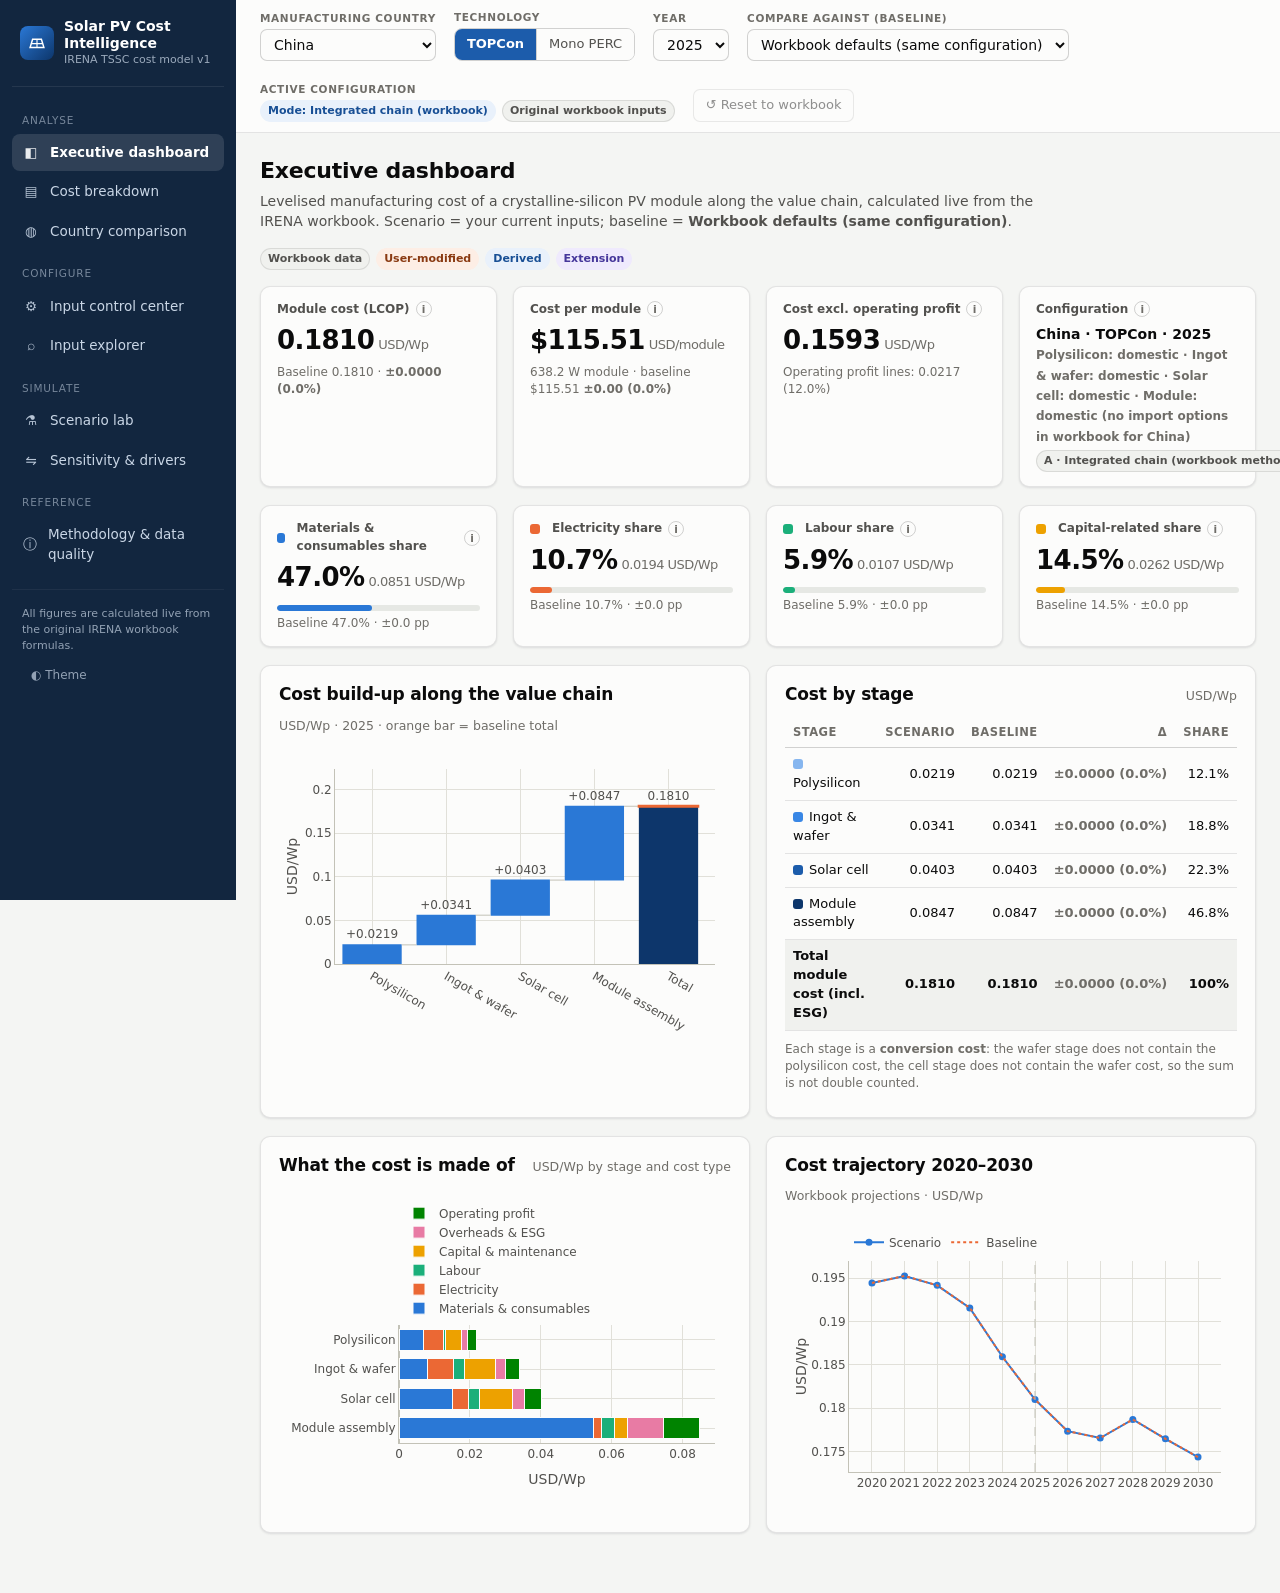
==== Uygulamayi_Ac.html @ 9cbb44c2 "Add interactive Solar PV manufacturing cost platform built on the IRENA workbook - Workbook ingestio" ====
<!doctype html>
<html lang="tr"><head><meta charset="utf-8"><title>Solar PV Cost Intelligence</title>
<meta http-equiv="refresh" content="0; url=app/index.html">
<style>body{font-family:system-ui,sans-serif;background:#f4f5f3;color:#0b0b0b;padding:40px}</style></head>
<body><p>Uygulama açılıyor… Açılmazsa <a href="app/index.html">buraya tıklayın</a> (app/index.html).</p></body></html>
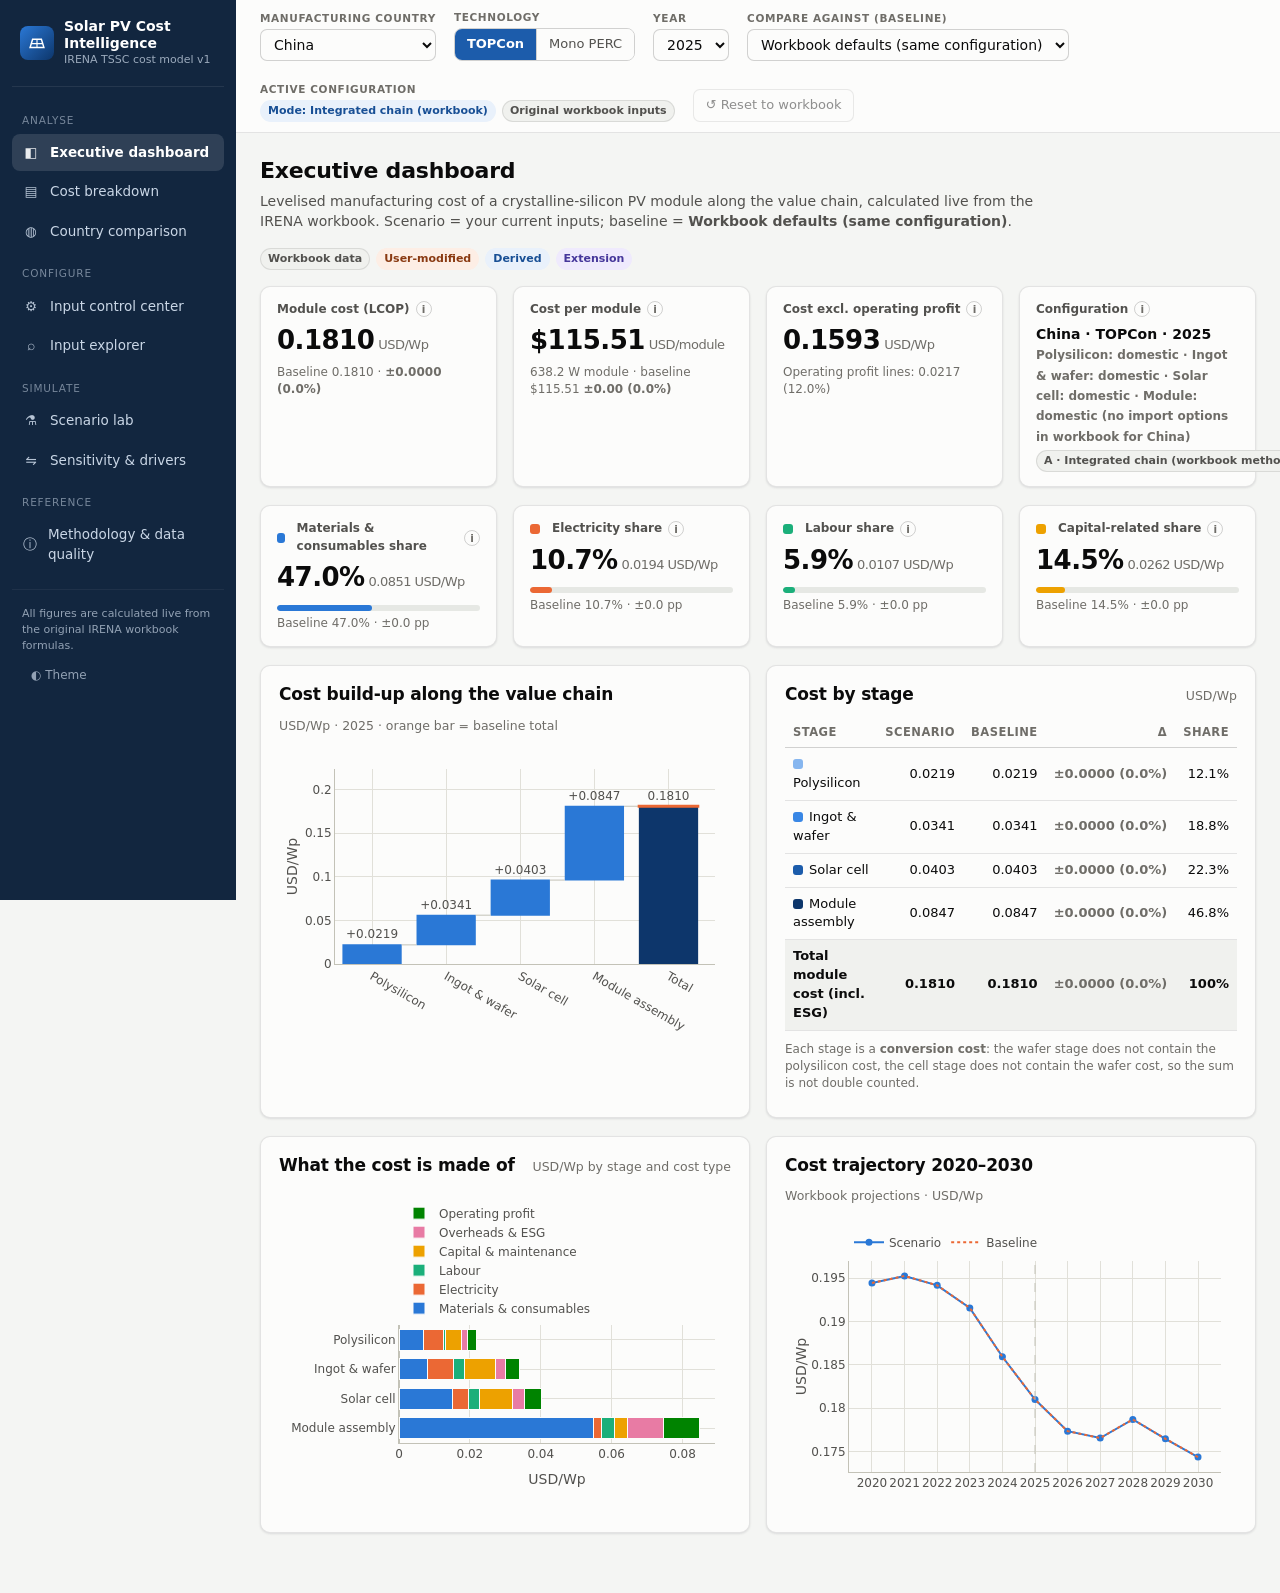
==== commit dd166c85: "Make Uygulamayi_Ac.html a single self-contained app file The launcher previously redirected to app/i" ====
--- a/Uygulamayi_Ac.html
+++ b/Uygulamayi_Ac.html
@@ -1,5 +1,2692 @@
 <!doctype html>
-<html lang="tr"><head><meta charset="utf-8"><title>Solar PV Cost Intelligence</title>
-<meta http-equiv="refresh" content="0; url=app/index.html">
-<style>body{font-family:system-ui,sans-serif;background:#f4f5f3;color:#0b0b0b;padding:40px}</style></head>
-<body><p>Uygulama açılıyor… Açılmazsa <a href="app/index.html">buraya tıklayın</a> (app/index.html).</p></body></html>
+<html lang="en">
+<head>
+  <meta charset="utf-8">
+  <meta name="viewport" content="width=device-width, initial-scale=1">
+  <title>Solar PV Cost Intelligence</title>
+  <meta name="description" content="Interactive solar PV manufacturing cost analysis built on the IRENA TSSC Solar PV Manufacturing Cost Model v1 workbook.">
+  <link rel="icon" href="data:image/svg+xml,%3Csvg xmlns='http://www.w3.org/2000/svg' viewBox='0 0 32 32'%3E%3Crect width='32' height='32' rx='7' fill='%231c5cab'/%3E%3Cpath d='M7 21h18l-3-10H10z' fill='none' stroke='white' stroke-width='2'/%3E%3Cpath d='M9 16h14M16 11v10' stroke='white' stroke-width='1.5'/%3E%3C/svg%3E">
+  <style>
+/* Solar PV Manufacturing Cost Intelligence Platform — styles */
+:root {
+  color-scheme: light;
+  --page: #f4f5f3;
+  --surface: #fcfcfb;
+  --surface-2: #f0f1ee;
+  --surface-3: #e6e8e4;
+  --ink: #0b0b0b;
+  --ink-2: #52514e;
+  --ink-3: #6f6d68;
+  --grid: #e1e0d9;
+  --axis: #c3c2b7;
+  --border: rgba(11, 11, 11, 0.10);
+  --border-strong: rgba(11, 11, 11, 0.18);
+  --accent: #1c5cab;
+  --accent-soft: #e3eefc;
+  --accent-ink: #0d366b;
+  --good: #006300;
+  --bad: #b42323;
+  --warn-bg: #fff4dc;
+  --warn-ink: #6b4a00;
+  --info-bg: #e9f1fb;
+  --info-ink: #184f95;
+  --mod-bg: #fdeee5;
+  --mod-ink: #8a3a12;
+  --ext-bg: #efeafd;
+  --ext-ink: #46379b;
+  --sidebar: #12263f;
+  --sidebar-ink: #c9d6e6;
+  --sidebar-active: #ffffff;
+  --shadow: 0 1px 2px rgba(16, 24, 40, 0.05), 0 1px 3px rgba(16, 24, 40, 0.06);
+  /* categorical slots (validated reference palette) */
+  --c1: #2a78d6; --c2: #eb6834; --c3: #1baf7a; --c4: #eda100; --c5: #e87ba4; --c6: #008300; --c7: #6250d6;
+  /* ordinal stage ramp (blue 250 → 700) */
+  --s1: #86b6ef; --s2: #3987e5; --s3: #1c5cab; --s4: #0d366b; --s5: #8c2f39;
+  /* diverging poles */
+  --dec: #2a78d6; --inc: #e34948;
+  --radius: 10px;
+  font-family: system-ui, -apple-system, "Segoe UI", Roboto, sans-serif;
+}
+@media (prefers-color-scheme: dark) {
+  :root:not([data-theme="light"]) {
+    color-scheme: dark;
+    --page: #0d0d0d; --surface: #1a1a19; --surface-2: #222220; --surface-3: #2c2c2a;
+    --ink: #f0efec; --ink-2: #c3c2b7; --ink-3: #9a988f; --grid: #2c2c2a; --axis: #383835;
+    --border: rgba(255, 255, 255, 0.10); --border-strong: rgba(255, 255, 255, 0.18);
+    --accent: #6da7ec; --accent-soft: #16294a; --accent-ink: #b7d3f6;
+    --good: #0ca30c; --bad: #f07a7a;
+    --warn-bg: #3a2c08; --warn-ink: #f5cf7a; --info-bg: #13253f; --info-ink: #9ec5f4;
+    --mod-bg: #3b2014; --mod-ink: #f4b28f; --ext-bg: #251f45; --ext-ink: #c4bbf5;
+    --sidebar: #0b1626; --sidebar-ink: #a9b7c9;
+    --c1: #3987e5; --c2: #d95926; --c3: #199e70; --c4: #c98500; --c5: #d55181; --c6: #008300; --c7: #9085e9;
+    --s1: #184f95; --s2: #2a78d6; --s3: #6da7ec; --s4: #b7d3f6; --s5: #e66767;
+    --dec: #3987e5; --inc: #e66767;
+  }
+}
+:root[data-theme="dark"] {
+  color-scheme: dark;
+  --page: #0d0d0d; --surface: #1a1a19; --surface-2: #222220; --surface-3: #2c2c2a;
+  --ink: #f0efec; --ink-2: #c3c2b7; --ink-3: #9a988f; --grid: #2c2c2a; --axis: #383835;
+  --border: rgba(255, 255, 255, 0.10); --border-strong: rgba(255, 255, 255, 0.18);
+  --accent: #6da7ec; --accent-soft: #16294a; --accent-ink: #b7d3f6;
+  --good: #0ca30c; --bad: #f07a7a;
+  --warn-bg: #3a2c08; --warn-ink: #f5cf7a; --info-bg: #13253f; --info-ink: #9ec5f4;
+  --mod-bg: #3b2014; --mod-ink: #f4b28f; --ext-bg: #251f45; --ext-ink: #c4bbf5;
+  --sidebar: #0b1626; --sidebar-ink: #a9b7c9;
+  --c1: #3987e5; --c2: #d95926; --c3: #199e70; --c4: #c98500; --c5: #d55181; --c6: #008300; --c7: #9085e9;
+  --s1: #184f95; --s2: #2a78d6; --s3: #6da7ec; --s4: #b7d3f6; --s5: #e66767;
+  --dec: #3987e5; --inc: #e66767;
+}
+
+* { box-sizing: border-box; }
+html, body { margin: 0; padding: 0; }
+body { background: var(--page); color: var(--ink); font-size: 14px; line-height: 1.45; }
+a { color: var(--accent); }
+h1, h2, h3, h4 { margin: 0; font-weight: 600; letter-spacing: -0.01em; }
+h1 { font-size: 22px; }
+h2 { font-size: 17px; }
+h3 { font-size: 15px; }
+h4 { font-size: 13px; text-transform: uppercase; letter-spacing: 0.04em; color: var(--ink-2); }
+p { margin: 0 0 8px; }
+code, .mono { font-family: ui-monospace, SFMono-Regular, Menlo, Consolas, monospace; font-size: 12px; }
+.num { font-variant-numeric: tabular-nums; text-align: right; white-space: nowrap; }
+.muted { color: var(--ink-3); }
+.small { font-size: 12px; }
+.nowrap { white-space: nowrap; }
+
+/* ---------- layout */
+.layout { display: grid; grid-template-columns: 236px minmax(0, 1fr); min-height: 100vh; }
+.sidebar { background: var(--sidebar); color: var(--sidebar-ink); padding: 18px 12px; position: sticky; top: 0; height: 100vh; overflow-y: auto; }
+.brand { display: flex; gap: 10px; align-items: center; padding: 0 8px 18px; border-bottom: 1px solid rgba(255,255,255,0.08); margin-bottom: 12px; }
+.brand-mark { width: 34px; height: 34px; border-radius: 8px; background: linear-gradient(135deg, #2a78d6, #0d366b); display: grid; place-items: center; flex: none; }
+.brand-title { color: #fff; font-weight: 650; font-size: 14px; line-height: 1.2; }
+.brand-sub { font-size: 11px; opacity: 0.75; }
+.nav a { display: flex; align-items: center; gap: 10px; padding: 9px 10px; border-radius: 8px; color: var(--sidebar-ink); text-decoration: none; font-size: 13.5px; margin-bottom: 2px; }
+.nav a:hover { background: rgba(255,255,255,0.06); color: #fff; }
+.nav a.active { background: rgba(255,255,255,0.12); color: var(--sidebar-active); font-weight: 600; }
+.nav .nav-ico { width: 18px; text-align: center; opacity: 0.9; }
+.nav-sep { font-size: 10.5px; text-transform: uppercase; letter-spacing: 0.08em; opacity: 0.55; padding: 14px 10px 6px; }
+.sidebar-foot { font-size: 11px; opacity: 0.7; padding: 16px 10px 0; border-top: 1px solid rgba(255,255,255,0.08); margin-top: 16px; }
+
+.main { min-width: 0; display: flex; flex-direction: column; }
+.topbar { position: sticky; top: 0; z-index: 20; background: var(--surface); border-bottom: 1px solid var(--border); padding: 10px 24px; display: flex; flex-wrap: wrap; gap: 10px 18px; align-items: flex-end; }
+.topbar .field { display: flex; flex-direction: column; gap: 3px; }
+.topbar .field > span { font-size: 10.5px; text-transform: uppercase; letter-spacing: 0.06em; color: var(--ink-3); font-weight: 600; }
+.topbar .spacer { flex: 1; }
+.content { padding: 22px 24px 60px; max-width: 1440px; width: 100%; }
+.page-head { display: flex; justify-content: space-between; align-items: flex-start; gap: 16px; margin-bottom: 16px; flex-wrap: wrap; }
+.page-head p { color: var(--ink-2); margin: 4px 0 0; max-width: 820px; }
+
+/* ---------- controls */
+select, input[type="number"], input[type="text"], input[type="search"] {
+  font: inherit; color: var(--ink); background: var(--surface); border: 1px solid var(--border-strong); border-radius: 7px; padding: 6px 9px; min-height: 32px;
+}
+select:focus, input:focus, button:focus-visible { outline: 2px solid var(--accent); outline-offset: 1px; }
+input[type="number"] { width: 118px; text-align: right; font-variant-numeric: tabular-nums; }
+input.pct { width: 78px; }
+input[type="range"] { width: 120px; accent-color: var(--accent); }
+.btn { font: inherit; font-size: 13px; border: 1px solid var(--border-strong); background: var(--surface); color: var(--ink); padding: 6px 12px; border-radius: 7px; cursor: pointer; min-height: 32px; display: inline-flex; align-items: center; gap: 6px; white-space: nowrap; }
+.btn:hover { background: var(--surface-2); }
+.btn.primary { background: var(--accent); border-color: var(--accent); color: #fff; }
+:root[data-theme="dark"] .btn.primary { color: #0b0b0b; }
+@media (prefers-color-scheme: dark) { :root:not([data-theme="light"]) .btn.primary { color: #0b0b0b; } }
+.btn.primary:hover { filter: brightness(1.08); }
+.btn.ghost { border-color: transparent; background: transparent; }
+.btn.small { font-size: 12px; padding: 3px 8px; min-height: 26px; }
+.btn.danger { color: var(--bad); }
+.btn[disabled] { opacity: 0.45; cursor: not-allowed; }
+.seg { display: inline-flex; border: 1px solid var(--border-strong); border-radius: 8px; overflow: hidden; }
+.seg button { font: inherit; font-size: 13px; border: 0; background: var(--surface); color: var(--ink-2); padding: 6px 12px; cursor: pointer; min-height: 30px; }
+.seg button + button { border-left: 1px solid var(--border-strong); }
+.seg button.on { background: var(--accent); color: #fff; font-weight: 600; }
+:root[data-theme="dark"] .seg button.on { color: #0b0b0b; }
+@media (prefers-color-scheme: dark) { :root:not([data-theme="light"]) .seg button.on { color: #0b0b0b; } }
+.chips { display: flex; flex-wrap: wrap; gap: 6px; }
+.chip { display: inline-flex; align-items: center; gap: 6px; border: 1px solid var(--border-strong); border-radius: 999px; padding: 4px 11px; font-size: 12.5px; background: var(--surface); cursor: pointer; user-select: none; color: var(--ink-2); }
+.chip.on { background: var(--accent-soft); border-color: var(--accent); color: var(--accent-ink); font-weight: 600; }
+.chip input { display: none; }
+.toggle { display: inline-flex; align-items: center; gap: 7px; font-size: 13px; color: var(--ink-2); cursor: pointer; }
+
+/* ---------- cards & grid */
+.grid { display: grid; gap: 16px; }
+.g2 { grid-template-columns: repeat(2, minmax(0, 1fr)); }
+.g3 { grid-template-columns: repeat(3, minmax(0, 1fr)); }
+.g4 { grid-template-columns: repeat(4, minmax(0, 1fr)); }
+.g-21 { grid-template-columns: minmax(0, 2fr) minmax(0, 1fr); }
+.g-12 { grid-template-columns: minmax(0, 1fr) minmax(0, 2fr); }
+.card { background: var(--surface); border: 1px solid var(--border); border-radius: var(--radius); box-shadow: var(--shadow); padding: 16px 18px; min-width: 0; }
+.card-head { display: flex; justify-content: space-between; align-items: baseline; gap: 10px; margin-bottom: 10px; flex-wrap: wrap; }
+.card-head .sub { color: var(--ink-3); font-size: 12.5px; }
+.section { margin-top: 18px; }
+.chart { width: 100%; min-height: 300px; }
+.chart.tall { min-height: 420px; }
+.chart.short { min-height: 240px; }
+
+/* KPI tiles */
+.kpi { padding: 14px 16px; }
+.kpi .label { font-size: 12px; color: var(--ink-2); font-weight: 600; display: flex; align-items: center; gap: 6px; }
+.kpi .value { font-size: 26px; font-weight: 650; letter-spacing: -0.02em; margin-top: 4px; }
+.kpi .value .unit { font-size: 13px; font-weight: 500; color: var(--ink-3); margin-left: 4px; }
+.kpi .foot { font-size: 12px; color: var(--ink-3); margin-top: 4px; }
+.delta { font-weight: 600; font-variant-numeric: tabular-nums; }
+.delta.up { color: var(--bad); }
+.delta.down { color: var(--good); }
+.delta.zero { color: var(--ink-3); }
+.share-bar { height: 6px; background: var(--surface-3); border-radius: 3px; margin-top: 8px; overflow: hidden; }
+.share-bar > i { display: block; height: 100%; border-radius: 3px; }
+
+/* tags */
+.tag { display: inline-flex; align-items: center; gap: 4px; font-size: 11px; font-weight: 600; padding: 2px 7px; border-radius: 999px; white-space: nowrap; border: 1px solid transparent; }
+.tag.wb { background: var(--surface-2); color: var(--ink-2); border-color: var(--border); }
+.tag.mod { background: var(--mod-bg); color: var(--mod-ink); }
+.tag.der { background: var(--info-bg); color: var(--info-ink); }
+.tag.ext { background: var(--ext-bg); color: var(--ext-ink); }
+.tag.ill { background: var(--warn-bg); color: var(--warn-ink); }
+.tag.fix { background: var(--surface-3); color: var(--ink-3); }
+.tag.imp { background: #fde7e9; color: #8c2f39; }
+:root[data-theme="dark"] .tag.imp { background: #3d1a1f; color: #f3a6ae; }
+@media (prefers-color-scheme: dark) { :root:not([data-theme="light"]) .tag.imp { background: #3d1a1f; color: #f3a6ae; } }
+
+/* notices */
+.notice { border-radius: 8px; padding: 10px 12px; font-size: 13px; display: flex; gap: 10px; align-items: flex-start; margin-bottom: 10px; }
+.notice .ico { flex: none; font-weight: 700; }
+.notice.warn { background: var(--warn-bg); color: var(--warn-ink); }
+.notice.info { background: var(--info-bg); color: var(--info-ink); }
+.notice.ext { background: var(--ext-bg); color: var(--ext-ink); }
+
+/* tables */
+.table-wrap { overflow-x: auto; }
+table.data { width: 100%; border-collapse: collapse; font-size: 13px; }
+table.data th { text-align: left; font-size: 11.5px; text-transform: uppercase; letter-spacing: 0.04em; color: var(--ink-3); font-weight: 600; padding: 7px 8px; border-bottom: 1px solid var(--border-strong); background: var(--surface); position: sticky; top: 0; white-space: nowrap; }
+table.data td { padding: 7px 8px; border-bottom: 1px solid var(--border); vertical-align: middle; }
+table.data tr:hover td { background: var(--surface-2); }
+table.data tr.total td { font-weight: 650; border-top: 1px solid var(--border-strong); background: var(--surface-2); }
+table.data tr.group td { background: var(--surface-2); font-weight: 600; color: var(--ink-2); font-size: 12px; text-transform: uppercase; letter-spacing: 0.04em; }
+table.data th.num, table.data td.num { text-align: right; }
+table.data tr.dim td { color: var(--ink-3); }
+table.data tr.edited td:first-child { box-shadow: inset 3px 0 0 var(--c2); }
+.swatch { display: inline-block; width: 10px; height: 10px; border-radius: 3px; margin-right: 6px; vertical-align: -1px; }
+
+/* stage accordions */
+details.stage { background: var(--surface); border: 1px solid var(--border); border-radius: var(--radius); margin-bottom: 12px; box-shadow: var(--shadow); }
+details.stage > summary { list-style: none; cursor: pointer; padding: 14px 18px; display: grid; grid-template-columns: 28px minmax(0, 1fr) auto; gap: 12px; align-items: center; }
+details.stage > summary::-webkit-details-marker { display: none; }
+details.stage > summary .chev { transition: transform .15s; color: var(--ink-3); }
+details.stage[open] > summary .chev { transform: rotate(90deg); }
+details.stage .stage-body { padding: 0 18px 16px; }
+.stage-num { width: 28px; height: 28px; border-radius: 50%; display: grid; place-items: center; font-weight: 700; font-size: 13px; color: #fff; }
+.stage-meta { display: flex; gap: 18px; flex-wrap: wrap; font-size: 12.5px; color: var(--ink-2); margin-top: 2px; }
+.stage-val { font-size: 20px; font-weight: 650; text-align: right; }
+details.formula summary { cursor: pointer; color: var(--accent); font-size: 12px; }
+details.formula pre { white-space: pre-wrap; word-break: break-all; background: var(--surface-2); padding: 8px; border-radius: 6px; margin: 6px 0 0; font-size: 11.5px; }
+
+/* info tooltip */
+.hint { display: inline-grid; place-items: center; width: 16px; height: 16px; border-radius: 50%; border: 1px solid var(--border-strong); color: var(--ink-3); font-size: 10.5px; font-weight: 700; cursor: help; position: relative; flex: none; font-style: normal; }
+.hint:hover::after, .hint:focus::after { content: attr(data-tip); position: absolute; left: 50%; bottom: calc(100% + 8px); transform: translateX(-50%); width: max-content; max-width: 300px; background: #12263f; color: #fff; padding: 8px 10px; border-radius: 6px; font-size: 12px; font-weight: 400; line-height: 1.4; z-index: 50; text-transform: none; letter-spacing: 0; white-space: normal; text-align: left; box-shadow: 0 6px 18px rgba(0,0,0,0.2); }
+
+/* params */
+.param-row .pname { font-weight: 550; display: flex; align-items: center; gap: 6px; }
+.param-row .psrc { font-size: 11px; color: var(--ink-3); }
+.param-ctrl { display: flex; gap: 6px; align-items: center; flex-wrap: wrap; }
+.group-head { display: flex; justify-content: space-between; align-items: center; cursor: pointer; }
+details.pgroup { border: 1px solid var(--border); border-radius: var(--radius); background: var(--surface); margin-bottom: 12px; box-shadow: var(--shadow); }
+details.pgroup > summary { list-style: none; cursor: pointer; padding: 12px 16px; display: flex; justify-content: space-between; align-items: center; font-weight: 600; }
+details.pgroup > summary::-webkit-details-marker { display: none; }
+details.pgroup > .pgroup-body { padding: 0 8px 8px; }
+
+/* modal */
+.modal-back { position: fixed; inset: 0; background: rgba(5, 10, 20, 0.45); display: none; align-items: center; justify-content: center; z-index: 100; padding: 20px; }
+.modal-back.open { display: flex; }
+.modal { background: var(--surface); color: var(--ink); border-radius: 12px; width: min(860px, 100%); max-height: 86vh; overflow: auto; padding: 20px 22px; box-shadow: 0 20px 50px rgba(0,0,0,0.3); }
+.modal-head { display: flex; justify-content: space-between; align-items: center; margin-bottom: 12px; }
+
+/* toast */
+.toast { position: fixed; right: 20px; bottom: 20px; background: #12263f; color: #fff; padding: 10px 14px; border-radius: 8px; font-size: 13px; z-index: 120; opacity: 0; transform: translateY(8px); transition: all .2s; pointer-events: none; }
+.toast.show { opacity: 1; transform: none; }
+
+.legend-row { display: flex; flex-wrap: wrap; gap: 12px; font-size: 12px; color: var(--ink-2); margin-top: 6px; }
+.flow { display: flex; align-items: stretch; gap: 0; flex-wrap: wrap; margin: 6px 0 4px; }
+.flow .node { flex: 1 1 140px; border: 1px solid var(--border); background: var(--surface-2); padding: 10px 12px; border-radius: 8px; min-width: 130px; }
+.flow .arrow { display: grid; place-items: center; padding: 0 6px; color: var(--ink-3); }
+.flow .node .t { font-size: 12px; color: var(--ink-3); }
+.flow .node .v { font-weight: 650; font-size: 16px; }
+.flow .node.excluded { opacity: 0.45; border-style: dashed; }
+.kv { display: grid; grid-template-columns: max-content 1fr; gap: 4px 14px; font-size: 13px; }
+.kv dt { color: var(--ink-3); }
+.kv dd { margin: 0; }
+ul.clean { margin: 0; padding-left: 18px; }
+ul.clean li { margin-bottom: 5px; }
+.empty { padding: 26px; text-align: center; color: var(--ink-3); }
+
+@media (max-width: 1180px) {
+  .g4 { grid-template-columns: repeat(2, minmax(0, 1fr)); }
+  .g-21, .g-12 { grid-template-columns: minmax(0, 1fr); }
+}
+@media (max-width: 900px) {
+  .layout { grid-template-columns: minmax(0, 1fr); }
+  .sidebar { position: static; height: auto; padding: 10px; }
+  .brand { padding-bottom: 10px; margin-bottom: 6px; }
+  .nav { display: flex; overflow-x: auto; gap: 4px; }
+  .nav a { white-space: nowrap; }
+  .nav-sep, .sidebar-foot { display: none; }
+  .topbar { position: static; padding: 10px 16px; }
+  .content { padding: 16px 16px 50px; }
+  .g2, .g3 { grid-template-columns: minmax(0, 1fr); }
+}
+@media (max-width: 560px) { .g4 { grid-template-columns: minmax(0, 1fr); } }
+@media print { .sidebar, .topbar { display: none; } .layout { display: block; } }
+
+</style>
+</head>
+<body>
+  <div class="layout">
+    <aside class="sidebar">
+      <div class="brand">
+        <div class="brand-mark" aria-hidden="true">
+          <svg width="20" height="20" viewBox="0 0 32 32"><path d="M5 23h22l-4-13H9z" fill="none" stroke="#fff" stroke-width="2.4"/><path d="M7 17h18M16 10v13" stroke="#fff" stroke-width="1.8"/></svg>
+        </div>
+        <div>
+          <div class="brand-title">Solar PV Cost Intelligence</div>
+          <div class="brand-sub">IRENA TSSC cost model v1</div>
+        </div>
+      </div>
+      <nav class="nav" id="nav"></nav>
+      <div class="sidebar-foot">
+        All figures are calculated live from the original IRENA workbook formulas.
+        <div style="margin-top:8px"><button class="btn small ghost" style="color:inherit" data-action="toggle-theme">◐ Theme</button></div>
+      </div>
+    </aside>
+    <div class="main">
+      <header class="topbar" id="topbar"></header>
+      <main class="content" id="content"><div class="empty">Loading model…</div></main>
+    </div>
+  </div>
+  <div class="modal-back" id="modal"><div class="modal" role="dialog" aria-modal="true" id="modal-body"></div></div>
+  <div class="toast" id="toast"></div>
+  <input type="file" id="file-import" accept="application/json,.json" hidden>
+
+  <script>
+/**
+* plotly.js v2.35.2
+* Copyright 2012-2024, Plotly, Inc.
+* All rights reserved.
+* Licensed under the MIT license
+*/
+/*! For license information please see plotly.min.js.LICENSE.txt */
+!function(t,e){"object"==typeof exports&&"object"==typeof module?module.exports=e():"function"==typeof define&&define.amd?define([],e):"object"==typeof exports?exports.Plotly=e():t.Plotly=e()}(self,(function(){return function(){var t={6713:function(t,e,r){"use strict";var n=r(34809),i={"X,X div":'direction:ltr;font-family:"Open Sans",verdana,arial,sans-serif;margin:0;padding:0;',"X input,X button":'font-family:"Open Sans",verdana,arial,sans-serif;',"X input:focus,X button:focus":"outline:none;","X a":"text-decoration:none;","X a:hover":"text-decoration:none;","X .crisp":"shape-rendering:crispEdges;","X .user-select-none":"-webkit-user-select:none;-moz-user-select:none;-ms-user-select:none;-o-user-select:none;user-select:none;","X svg":"overflow:hidden;","X svg a":"fill:#447adb;","X svg a:hover":"fill:#3c6dc5;","X .main-svg":"position:absolute;top:0;left:0;pointer-events:none;","X .main-svg .draglayer":"pointer-events:all;","X .cursor-default":"cursor:default;","X .cursor-pointer":"cursor:pointer;","X .cursor-crosshair":"cursor:crosshair;","X .cursor-move":"cursor:move;","X .cursor-col-resize":"cursor:col-resize;","X .cursor-row-resize":"cursor:row-resize;","X .cursor-ns-resize":"cursor:ns-resize;","X .cursor-ew-resize":"cursor:ew-resize;","X .cursor-sw-resize":"cursor:sw-resize;","X .cursor-s-resize":"cursor:s-resize;","X .cursor-se-resize":"cursor:se-resize;","X .cursor-w-resize":"cursor:w-resize;","X .cursor-e-resize":"cursor:e-resize;","X .cursor-nw-resize":"cursor:nw-resize;","X .cursor-n-resize":"cursor:n-resize;","X .cursor-ne-resize":"cursor:ne-resize;","X .cursor-grab":"cursor:-webkit-grab;cursor:grab;","X .modebar":"position:absolute;top:2px;right:2px;","X .ease-bg":"-webkit-transition:background-color .3s ease 0s;-moz-transition:background-color .3s ease 0s;-ms-transition:background-color .3s ease 0s;-o-transition:background-color .3s ease 0s;transition:background-color .3s ease 0s;","X .modebar--hover>:not(.watermark)":"opacity:0;-webkit-transition:opacity .3s ease 0s;-moz-transition:opacity .3s ease 0s;-ms-transition:opacity .3s ease 0s;-o-transition:opacity .3s ease 0s;transition:opacity .3s ease 0s;","X:hover .modebar--hover .modebar-group":"opacity:1;","X .modebar-group":"float:left;display:inline-block;box-sizing:border-box;padding-left:8px;position:relative;vertical-align:middle;white-space:nowrap;","X .modebar-btn":"position:relative;font-size:16px;padding:3px 4px;height:22px;cursor:pointer;line-height:normal;box-sizing:border-box;","X .modebar-btn svg":"position:relative;top:2px;","X .modebar.vertical":"display:flex;flex-direction:column;flex-wrap:wrap;align-content:flex-end;max-height:100%;","X .modebar.vertical svg":"top:-1px;","X .modebar.vertical .modebar-group":"display:block;float:none;padding-left:0px;padding-bottom:8px;","X .modebar.vertical .modebar-group .modebar-btn":"display:block;text-align:center;","X [data-title]:before,X [data-title]:after":"position:absolute;-webkit-transform:translate3d(0, 0, 0);-moz-transform:translate3d(0, 0, 0);-ms-transform:translate3d(0, 0, 0);-o-transform:translate3d(0, 0, 0);transform:translate3d(0, 0, 0);display:none;opacity:0;z-index:1001;pointer-events:none;top:110%;right:50%;","X [data-title]:hover:before,X [data-title]:hover:after":"display:block;opacity:1;","X [data-title]:before":'content:"";position:absolute;background:rgba(0,0,0,0);border:6px solid rgba(0,0,0,0);z-index:1002;margin-top:-12px;border-bottom-color:#69738a;margin-right:-6px;',"X [data-title]:after":"content:attr(data-title);background:#69738a;color:#fff;padding:8px 10px;font-size:12px;line-height:12px;white-space:nowrap;margin-right:-18px;border-radius:2px;","X .vertical [data-title]:before,X .vertical [data-title]:after":"top:0%;right:200%;","X .vertical [data-title]:before":"border:6px solid rgba(0,0,0,0);border-left-color:#69738a;margin-top:8px;margin-right:-30px;",Y:'font-family:"Open Sans",verdana,arial,sans-serif;position:fixed;top:50px;right:20px;z-index:10000;font-size:10pt;max-width:180px;',"Y p":"margin:0;","Y .notifier-note":"min-width:180px;max-width:250px;border:1px solid #fff;z-index:3000;margin:0;background-color:#8c97af;background-color:rgba(140,151,175,.9);color:#fff;padding:10px;overflow-wrap:break-word;word-wrap:break-word;-ms-hyphens:auto;-webkit-hyphens:auto;hyphens:auto;","Y .notifier-close":"color:#fff;opacity:.8;float:right;padding:0 5px;background:none;border:none;font-size:20px;font-weight:bold;line-height:20px;","Y .notifier-close:hover":"color:#444;text-decoration:none;cursor:pointer;"};for(var a in i){var o=a.replace(/^,/," ,").replace(/X/g,".js-plotly-plot .plotly").replace(/Y/g,".plotly-notifier");n.addStyleRule(o,i[a])}},14187:function(t,e,r){"use strict";t.exports=r(47908)},20273:function(t,e,r){"use strict";t.exports=r(58218)},6457:function(t,e,r){"use strict";t.exports=r(89362)},15849:function(t,e,r){"use strict";t.exports=r(53794)},38847:function(t,e,r){"use strict";t.exports=r(29698)},7659:function(t,e,r){"use strict";t.exports=r(51252)},60089:function(t,e,r){"use strict";t.exports=r(48050)},22084:function(t,e,r){"use strict";t.exports=r(58075)},35892:function(t,e,r){"use strict";t.exports=r(9419)},81204:function(t,e,r){"use strict";t.exports=r(28128)},55857:function(t,e,r){"use strict";t.exports=r(47050)},12862:function(t,e,r){"use strict";t.exports=r(91405)},97629:function(t,e,r){"use strict";t.exports=r(34406)},67549:function(t,e,r){"use strict";t.exports=r(17430)},2660:function(t,e,r){"use strict";t.exports=r(91995)},86071:function(t,e,r){"use strict";t.exports=r(81264)},66200:function(t,e,r){"use strict";t.exports=r(42849)},53446:function(t,e,r){"use strict";t.exports=r(52213)},86899:function(t,e,r){"use strict";t.exports=r(91132)},13430:function(t,e,r){"use strict";t.exports=r(50453)},21548:function(t,e,r){"use strict";t.exports=r(29251)},53939:function(t,e,r){"use strict";t.exports=r(72892)},1902:function(t,e,r){"use strict";t.exports=r(74461)},29096:function(t,e,r){"use strict";t.exports=r(66143)},23820:function(t,e,r){"use strict";t.exports=r(81955)},82017:function(t,e,r){"use strict";t.exports=r(36858)},113:function(t,e,r){"use strict";t.exports=r(92106)},20260:function(t,e,r){"use strict";var n=r(67549);n.register([r(20273),r(15849),r(21548),r(1902),r(29096),r(23820),r(12862),r(1639),r(10067),r(53446),r(31014),r(113),r(78170),r(8202),r(92382),r(82017),r(86899),r(54357),r(66903),r(90594),r(71680),r(7412),r(55857),r(784),r(74221),r(22084),r(44001),r(97281),r(12345),r(53939),r(29117),r(5410),r(5057),r(81204),r(86071),r(14226),r(35892),r(2660),r(96599),r(28573),r(76832),r(60089),r(51469),r(97629),r(27700),r(7659),r(11780),r(27195),r(6457),r(84639),r(14187),r(66200),r(13430),r(90590),r(38847)]),t.exports=n},28573:function(t,e,r){"use strict";t.exports=r(25638)},90594:function(t,e,r){"use strict";t.exports=r(75297)},7412:function(t,e,r){"use strict";t.exports=r(58859)},27700:function(t,e,r){"use strict";t.exports=r(12683)},5410:function(t,e,r){"use strict";t.exports=r(6305)},29117:function(t,e,r){"use strict";t.exports=r(83910)},78170:function(t,e,r){"use strict";t.exports=r(49913)},12345:function(t,e,r){"use strict";t.exports=r(15186)},96599:function(t,e,r){"use strict";t.exports=r(71760)},54357:function(t,e,r){"use strict";t.exports=r(17822)},51469:function(t,e,r){"use strict";t.exports=r(56534)},74221:function(t,e,r){"use strict";t.exports=r(18070)},44001:function(t,e,r){"use strict";t.exports=r(52378)},14226:function(t,e,r){"use strict";t.exports=r(30929)},5057:function(t,e,r){"use strict";t.exports=r(83866)},11780:function(t,e,r){"use strict";t.exports=r(66939)},27195:function(t,e,r){"use strict";t.exports=r(23748)},84639:function(t,e,r){"use strict";t.exports=r(73304)},1639:function(t,e,r){"use strict";t.exports=r(12864)},90590:function(t,e,r){"use strict";t.exports=r(99855)},97281:function(t,e,r){"use strict";t.exports=r(91450)},784:function(t,e,r){"use strict";t.exports=r(51943)},8202:function(t,e,r){"use strict";t.exports=r(80809)},66903:function(t,e,r){"use strict";t.exports=r(95984)},76832:function(t,e,r){"use strict";t.exports=r(51671)},92382:function(t,e,r){"use strict";t.exports=r(47181)},10067:function(t,e,r){"use strict";t.exports=r(37276)},71680:function(t,e,r){"use strict";t.exports=r(75703)},31014:function(t,e,r){"use strict";t.exports=r(38261)},11645:function(t){"use strict";t.exports=[{path:"",backoff:0},{path:"M-2.4,-3V3L0.6,0Z",backoff:.6},{path:"M-3.7,-2.5V2.5L1.3,0Z",backoff:1.3},{path:"M-4.45,-3L-1.65,-0.2V0.2L-4.45,3L1.55,0Z",backoff:1.55},{path:"M-2.2,-2.2L-0.2,-0.2V0.2L-2.2,2.2L-1.4,3L1.6,0L-1.4,-3Z",backoff:1.6},{path:"M-4.4,-2.1L-0.6,-0.2V0.2L-4.4,2.1L-4,3L2,0L-4,-3Z",backoff:2},{path:"M2,0A2,2 0 1,1 0,-2A2,2 0 0,1 2,0Z",backoff:0,noRotate:!0},{path:"M2,2V-2H-2V2Z",backoff:0,noRotate:!0}]},50222:function(t,e,r){"use strict";var n=r(11645),i=r(80337),a=r(54826),o=r(78032).templatedArray;r(35081),t.exports=o("annotation",{visible:{valType:"boolean",dflt:!0,editType:"calc+arraydraw"},text:{valType:"string",editType:"calc+arraydraw"},textangle:{valType:"angle",dflt:0,editType:"calc+arraydraw"},font:i({editType:"calc+arraydraw",colorEditType:"arraydraw"}),width:{valType:"number",min:1,dflt:null,editType:"calc+arraydraw"},height:{valType:"number",min:1,dflt:null,editType:"calc+arraydraw"},opacity:{valType:"number",min:0,max:1,dflt:1,editType:"arraydraw"},align:{valType:"enumerated",values:["left","center","right"],dflt:"center",editType:"arraydraw"},valign:{valType:"enumerated",values:["top","middle","bottom"],dflt:"middle",editType:"arraydraw"},bgcolor:{valType:"color",dflt:"rgba(0,0,0,0)",editType:"arraydraw"},bordercolor:{valType:"color",dflt:"rgba(0,0,0,0)",editType:"arraydraw"},borderpad:{valType:"number",min:0,dflt:1,editType:"calc+arraydraw"},borderwidth:{valType:"number",min:0,dflt:1,editType:"calc+arraydraw"},showarrow:{valType:"boolean",dflt:!0,editType:"calc+arraydraw"},arrowcolor:{valType:"color",editType:"arraydraw"},arrowhead:{valType:"integer",min:0,max:n.length,dflt:1,editType:"arraydraw"},startarrowhead:{valType:"integer",min:0,max:n.length,dflt:1,editType:"arraydraw"},arrowside:{valType:"flaglist",flags:["end","start"],extras:["none"],dflt:"end",editType:"arraydraw"},arrowsize:{valType:"number",min:.3,dflt:1,editType:"calc+arraydraw"},startarrowsize:{valType:"number",min:.3,dflt:1,editType:"calc+arraydraw"},arrowwidth:{valType:"number",min:.1,editType:"calc+arraydraw"},standoff:{valType:"number",min:0,dflt:0,editType:"calc+arraydraw"},startstandoff:{valType:"number",min:0,dflt:0,editType:"calc+arraydraw"},ax:{valType:"any",editType:"calc+arraydraw"},ay:{valType:"any",editType:"calc+arraydraw"},axref:{valType:"enumerated",dflt:"pixel",values:["pixel",a.idRegex.x.toString()],editType:"calc"},ayref:{valType:"enumerated",dflt:"pixel",values:["pixel",a.idRegex.y.toString()],editType:"calc"},xref:{valType:"enumerated",values:["paper",a.idRegex.x.toString()],editType:"calc"},x:{valType:"any",editType:"calc+arraydraw"},xanchor:{valType:"enumerated",values:["auto","left","center","right"],dflt:"auto",editType:"calc+arraydraw"},xshift:{valType:"number",dflt:0,editType:"calc+arraydraw"},yref:{valType:"enumerated",values:["paper",a.idRegex.y.toString()],editType:"calc"},y:{valType:"any",editType:"calc+arraydraw"},yanchor:{valType:"enumerated",values:["auto","top","middle","bottom"],dflt:"auto",editType:"calc+arraydraw"},yshift:{valType:"number",dflt:0,editType:"calc+arraydraw"},clicktoshow:{valType:"enumerated",values:[!1,"onoff","onout"],dflt:!1,editType:"arraydraw"},xclick:{valType:"any",editType:"arraydraw"},yclick:{valType:"any",editType:"arraydraw"},hovertext:{valType:"string",editType:"arraydraw"},hoverlabel:{bgcolor:{valType:"color",editType:"arraydraw"},bordercolor:{valType:"color",editType:"arraydraw"},font:i({editType:"arraydraw"}),editType:"arraydraw"},captureevents:{valType:"boolean",editType:"arraydraw"},editType:"calc",_deprecated:{ref:{valType:"string",editType:"calc"}}})},60317:function(t,e,r){"use strict";var n=r(34809),i=r(29714),a=r(3377).draw;function o(t){var e=t._fullLayout;n.filterVisible(e.annotations).forEach((function(e){var r=i.getFromId(t,e.xref),n=i.getFromId(t,e.yref),a=i.getRefType(e.xref),o=i.getRefType(e.yref);e._extremes={},"range"===a&&s(e,r),"range"===o&&s(e,n)}))}function s(t,e){var r,n=e._id,a=n.charAt(0),o=t[a],s=t["a"+a],l=t[a+"ref"],c=t["a"+a+"ref"],u=t["_"+a+"padplus"],h=t["_"+a+"padminus"],f={x:1,y:-1}[a]*t[a+"shift"],p=3*t.arrowsize*t.arrowwidth||0,d=p+f,m=p-f,g=3*t.startarrowsize*t.arrowwidth||0,y=g+f,v=g-f;if(c===l){var x=i.findExtremes(e,[e.r2c(o)],{ppadplus:d,ppadminus:m}),_=i.findExtremes(e,[e.r2c(s)],{ppadplus:Math.max(u,y),ppadminus:Math.max(h,v)});r={min:[x.min[0],_.min[0]],max:[x.max[0],_.max[0]]}}else y=s?y+s:y,v=s?v-s:v,r=i.findExtremes(e,[e.r2c(o)],{ppadplus:Math.max(u,d,y),ppadminus:Math.max(h,m,v)});t._extremes[n]=r}t.exports=function(t){var e=t._fullLayout;if(n.filterVisible(e.annotations).length&&t._fullData.length)return n.syncOrAsync([a,o],t)}},6035:function(t,e,r){"use strict";var n=r(34809),i=r(33626),a=r(78032).arrayEditor;function o(t,e){var r,n,i,a,o,l,c,u=t._fullLayout.annotations,h=[],f=[],p=[],d=(e||[]).length;for(r=0;r<u.length;r++)if(a=(i=u[r]).clicktoshow){for(n=0;n<d;n++)if(l=(o=e[n]).xaxis,c=o.yaxis,l._id===i.xref&&c._id===i.yref&&l.d2r(o.x)===s(i._xclick,l)&&c.d2r(o.y)===s(i._yclick,c)){(i.visible?"onout"===a?f:p:h).push(r);break}n===d&&i.visible&&"onout"===a&&f.push(r)}return{on:h,off:f,explicitOff:p}}function s(t,e){return"log"===e.type?e.l2r(t):e.d2r(t)}t.exports={hasClickToShow:function(t,e){var r=o(t,e);return r.on.length>0||r.explicitOff.length>0},onClick:function(t,e){var r,s,l=o(t,e),c=l.on,u=l.off.concat(l.explicitOff),h={},f=t._fullLayout.annotations;if(c.length||u.length){for(r=0;r<c.length;r++)(s=a(t.layout,"annotations",f[c[r]])).modifyItem("visible",!0),n.extendFlat(h,s.getUpdateObj());for(r=0;r<u.length;r++)(s=a(t.layout,"annotations",f[u[r]])).modifyItem("visible",!1),n.extendFlat(h,s.getUpdateObj());return i.call("update",t,{},h)}}}},53271:function(t,e,r){"use strict";var n=r(34809),i=r(78766);t.exports=function(t,e,r,a){a("opacity");var o=a("bgcolor"),s=a("bordercolor"),l=i.opacity(s);a("borderpad");var c=a("borderwidth"),u=a("showarrow");if(a("text",u?" ":r._dfltTitle.annotation),a("textangle"),n.coerceFont(a,"font",r.font),a("width"),a("align"),a("height")&&a("valign"),u){var h,f,p=a("arrowside");-1!==p.indexOf("end")&&(h=a("arrowhead"),f=a("arrowsize")),-1!==p.indexOf("start")&&(a("startarrowhead",h),a("startarrowsize",f)),a("arrowcolor",l?e.bordercolor:i.defaultLine),a("arrowwidth",2*(l&&c||1)),a("standoff"),a("startstandoff")}var d=a("hovertext"),m=r.hoverlabel||{};if(d){var g=a("hoverlabel.bgcolor",m.bgcolor||(i.opacity(o)?i.rgb(o):i.defaultLine)),y=a("hoverlabel.bordercolor",m.bordercolor||i.contrast(g)),v=n.extendFlat({},m.font);v.color||(v.color=y),n.coerceFont(a,"hoverlabel.font",v)}a("captureevents",!!d)}},59741:function(t,e,r){"use strict";var n=r(10721),i=r(8083);t.exports=function(t,e,r,a){e=e||{};var o="log"===r&&"linear"===e.type,s="linear"===r&&"log"===e.type;if(o||s)for(var l,c,u=t._fullLayout.annotations,h=e._id.charAt(0),f=0;f<u.length;f++)l=u[f],c="annotations["+f+"].",l[h+"ref"]===e._id&&p(h),l["a"+h+"ref"]===e._id&&p("a"+h);function p(t){var r=l[t],s=null;s=o?i(r,e.range):Math.pow(10,r),n(s)||(s=null),a(c+t,s)}}},63737:function(t,e,r){"use strict";var n=r(34809),i=r(29714),a=r(59008),o=r(53271),s=r(50222);function l(t,e,r){function a(r,i){return n.coerce(t,e,s,r,i)}var l=a("visible"),c=a("clicktoshow");if(l||c){o(t,e,r,a);for(var u=e.showarrow,h=["x","y"],f=[-10,-30],p={_fullLayout:r},d=0;d<2;d++){var m=h[d],g=i.coerceRef(t,e,p,m,"","paper");if("paper"!==g&&i.getFromId(p,g)._annIndices.push(e._index),i.coercePosition(e,p,a,g,m,.5),u){var y="a"+m,v=i.coerceRef(t,e,p,y,"pixel",["pixel","paper"]);"pixel"!==v&&v!==g&&(v=e[y]="pixel");var x="pixel"===v?f[d]:.4;i.coercePosition(e,p,a,v,y,x)}a(m+"anchor"),a(m+"shift")}if(n.noneOrAll(t,e,["x","y"]),u&&n.noneOrAll(t,e,["ax","ay"]),c){var _=a("xclick"),b=a("yclick");e._xclick=void 0===_?e.x:i.cleanPosition(_,p,e.xref),e._yclick=void 0===b?e.y:i.cleanPosition(b,p,e.yref)}}}t.exports=function(t,e){a(t,e,{name:"annotations",handleItemDefaults:l})}},3377:function(t,e,r){"use strict";var n=r(45568),i=r(33626),a=r(44122),o=r(34809),s=o.strTranslate,l=r(29714),c=r(78766),u=r(62203),h=r(32141),f=r(30635),p=r(27983),d=r(14751),m=r(78032).arrayEditor,g=r(23768);function y(t,e){var r=t._fullLayout.annotations[e]||{},n=l.getFromId(t,r.xref),i=l.getFromId(t,r.yref);n&&n.setScale(),i&&i.setScale(),x(t,r,e,!1,n,i)}function v(t,e,r,n,i){var a=i[r],o=i[r+"ref"],s=-1!==r.indexOf("y"),c="domain"===l.getRefType(o),u=s?n.h:n.w;return t?c?a+(s?-e:e)/t._length:t.p2r(t.r2p(a)+e):a+(s?-e:e)/u}function x(t,e,r,a,y,x){var _,b,w=t._fullLayout,T=t._fullLayout._size,k=t._context.edits;a?(_="annotation-"+a,b=a+".annotations"):(_="annotation",b="annotations");var A=m(t.layout,b,e),M=A.modifyBase,S=A.modifyItem,E=A.getUpdateObj;w._infolayer.selectAll("."+_+'[data-index="'+r+'"]').remove();var C="clip"+w._uid+"_ann"+r;if(e._input&&!1!==e.visible){var L={x:{},y:{}},I=+e.textangle||0,P=w._infolayer.append("g").classed(_,!0).attr("data-index",String(r)).style("opacity",e.opacity),z=P.append("g").classed("annotation-text-g",!0),O=k[e.showarrow?"annotationTail":"annotationPosition"],D=e.captureevents||k.annotationText||O,R=z.append("g").style("pointer-events",D?"all":null).call(p,"pointer").on("click",(function(){t._dragging=!1,t.emit("plotly_clickannotation",Z(n.event))}));e.hovertext&&R.on("mouseover",(function(){var r=e.hoverlabel,n=r.font,i=this.getBoundingClientRect(),a=t.getBoundingClientRect();h.loneHover({x0:i.left-a.left,x1:i.right-a.left,y:(i.top+i.bottom)/2-a.top,text:e.hovertext,color:r.bgcolor,borderColor:r.bordercolor,fontFamily:n.family,fontSize:n.size,fontColor:n.color,fontWeight:n.weight,fontStyle:n.style,fontVariant:n.variant,fontShadow:n.fontShadow,fontLineposition:n.fontLineposition,fontTextcase:n.fontTextcase},{container:w._hoverlayer.node(),outerContainer:w._paper.node(),gd:t})})).on("mouseout",(function(){h.loneUnhover(w._hoverlayer.node())}));var F=e.borderwidth,B=e.borderpad,N=F+B,j=R.append("rect").attr("class","bg").style("stroke-width",F+"px").call(c.stroke,e.bordercolor).call(c.fill,e.bgcolor),U=e.width||e.height,V=w._topclips.selectAll("#"+C).data(U?[0]:[]);V.enter().append("clipPath").classed("annclip",!0).attr("id",C).append("rect"),V.exit().remove();var q=e.font,H=w._meta?o.templateString(e.text,w._meta):e.text,G=R.append("text").classed("annotation-text",!0).text(H);k.annotationText?G.call(f.makeEditable,{delegate:R,gd:t}).call(W).on("edit",(function(r){e.text=r,this.call(W),S("text",r),y&&y.autorange&&M(y._name+".autorange",!0),x&&x.autorange&&M(x._name+".autorange",!0),i.call("_guiRelayout",t,E())})):G.call(W)}else n.selectAll("#"+C).remove();function Z(t){var n={index:r,annotation:e._input,fullAnnotation:e,event:t};return a&&(n.subplotId=a),n}function W(r){return r.call(u.font,q).attr({"text-anchor":{left:"start",right:"end"}[e.align]||"middle"}),f.convertToTspans(r,t,Y),r}function Y(){var r=G.selectAll("a");1===r.size()&&r.text()===G.text()&&R.insert("a",":first-child").attr({"xlink:xlink:href":r.attr("xlink:href"),"xlink:xlink:show":r.attr("xlink:show")}).style({cursor:"pointer"}).node().appendChild(j.node());var n=R.select(".annotation-text-math-group"),h=!n.empty(),m=u.bBox((h?n:G).node()),_=m.width,b=m.height,A=e.width||_,D=e.height||b,B=Math.round(A+2*N),q=Math.round(D+2*N);function H(t,e){return"auto"===e&&(e=t<1/3?"left":t>2/3?"right":"center"),{center:0,middle:0,left:.5,bottom:-.5,right:-.5,top:.5}[e]}for(var W=!1,Y=["x","y"],X=0;X<Y.length;X++){var $,J,K,Q,tt,et=Y[X],rt=e[et+"ref"]||et,nt=e["a"+et+"ref"],it={x:y,y:x}[et],at=(I+("x"===et?0:-90))*Math.PI/180,ot=B*Math.cos(at),st=q*Math.sin(at),lt=Math.abs(ot)+Math.abs(st),ct=e[et+"anchor"],ut=e[et+"shift"]*("x"===et?1:-1),ht=L[et],ft=l.getRefType(rt);if(it&&"domain"!==ft){var pt=it.r2fraction(e[et]);(pt<0||pt>1)&&(nt===rt?((pt=it.r2fraction(e["a"+et]))<0||pt>1)&&(W=!0):W=!0),$=it._offset+it.r2p(e[et]),Q=.5}else{var dt="domain"===ft;"x"===et?(K=e[et],$=dt?it._offset+it._length*K:$=T.l+T.w*K):(K=1-e[et],$=dt?it._offset+it._length*K:$=T.t+T.h*K),Q=e.showarrow?.5:K}if(e.showarrow){ht.head=$;var mt=e["a"+et];if(tt=ot*H(.5,e.xanchor)-st*H(.5,e.yanchor),nt===rt){var gt=l.getRefType(nt);"domain"===gt?("y"===et&&(mt=1-mt),ht.tail=it._offset+it._length*mt):"paper"===gt?"y"===et?(mt=1-mt,ht.tail=T.t+T.h*mt):ht.tail=T.l+T.w*mt:ht.tail=it._offset+it.r2p(mt),J=tt}else ht.tail=$+mt,J=tt+mt;ht.text=ht.tail+tt;var yt=w["x"===et?"width":"height"];if("paper"===rt&&(ht.head=o.constrain(ht.head,1,yt-1)),"pixel"===nt){var vt=-Math.max(ht.tail-3,ht.text),xt=Math.min(ht.tail+3,ht.text)-yt;vt>0?(ht.tail+=vt,ht.text+=vt):xt>0&&(ht.tail-=xt,ht.text-=xt)}ht.tail+=ut,ht.head+=ut}else J=tt=lt*H(Q,ct),ht.text=$+tt;ht.text+=ut,tt+=ut,J+=ut,e["_"+et+"padplus"]=lt/2+J,e["_"+et+"padminus"]=lt/2-J,e["_"+et+"size"]=lt,e["_"+et+"shift"]=tt}if(W)R.remove();else{var _t=0,bt=0;if("left"!==e.align&&(_t=(A-_)*("center"===e.align?.5:1)),"top"!==e.valign&&(bt=(D-b)*("middle"===e.valign?.5:1)),h)n.select("svg").attr({x:N+_t-1,y:N+bt}).call(u.setClipUrl,U?C:null,t);else{var wt=N+bt-m.top,Tt=N+_t-m.left;G.call(f.positionText,Tt,wt).call(u.setClipUrl,U?C:null,t)}V.select("rect").call(u.setRect,N,N,A,D),j.call(u.setRect,F/2,F/2,B-F,q-F),R.call(u.setTranslate,Math.round(L.x.text-B/2),Math.round(L.y.text-q/2)),z.attr({transform:"rotate("+I+","+L.x.text+","+L.y.text+")"});var kt,At=function(r,n){P.selectAll(".annotation-arrow-g").remove();var l=L.x.head,h=L.y.head,f=L.x.tail+r,p=L.y.tail+n,m=L.x.text+r,_=L.y.text+n,b=o.rotationXYMatrix(I,m,_),w=o.apply2DTransform(b),A=o.apply2DTransform2(b),C=+j.attr("width"),O=+j.attr("height"),D=m-.5*C,F=D+C,B=_-.5*O,N=B+O,U=[[D,B,D,N],[D,N,F,N],[F,N,F,B],[F,B,D,B]].map(A);if(!U.reduce((function(t,e){return t^!!o.segmentsIntersect(l,h,l+1e6,h+1e6,e[0],e[1],e[2],e[3])}),!1)){U.forEach((function(t){var e=o.segmentsIntersect(f,p,l,h,t[0],t[1],t[2],t[3]);e&&(f=e.x,p=e.y)}));var V=e.arrowwidth,q=e.arrowcolor,H=e.arrowside,G=P.append("g").style({opacity:c.opacity(q)}).classed("annotation-arrow-g",!0),Z=G.append("path").attr("d","M"+f+","+p+"L"+l+","+h).style("stroke-width",V+"px").call(c.stroke,c.rgb(q));if(g(Z,H,e),k.annotationPosition&&Z.node().parentNode&&!a){var W=l,Y=h;if(e.standoff){var X=Math.sqrt(Math.pow(l-f,2)+Math.pow(h-p,2));W+=e.standoff*(f-l)/X,Y+=e.standoff*(p-h)/X}var $,J,K=G.append("path").classed("annotation-arrow",!0).classed("anndrag",!0).classed("cursor-move",!0).attr({d:"M3,3H-3V-3H3ZM0,0L"+(f-W)+","+(p-Y),transform:s(W,Y)}).style("stroke-width",V+6+"px").call(c.stroke,"rgba(0,0,0,0)").call(c.fill,"rgba(0,0,0,0)");d.init({element:K.node(),gd:t,prepFn:function(){var t=u.getTranslate(R);$=t.x,J=t.y,y&&y.autorange&&M(y._name+".autorange",!0),x&&x.autorange&&M(x._name+".autorange",!0)},moveFn:function(t,r){var n=w($,J),i=n[0]+t,a=n[1]+r;R.call(u.setTranslate,i,a),S("x",v(y,t,"x",T,e)),S("y",v(x,r,"y",T,e)),e.axref===e.xref&&S("ax",v(y,t,"ax",T,e)),e.ayref===e.yref&&S("ay",v(x,r,"ay",T,e)),G.attr("transform",s(t,r)),z.attr({transform:"rotate("+I+","+i+","+a+")"})},doneFn:function(){i.call("_guiRelayout",t,E());var e=document.querySelector(".js-notes-box-panel");e&&e.redraw(e.selectedObj)}})}}};e.showarrow&&At(0,0),O&&d.init({element:R.node(),gd:t,prepFn:function(){kt=z.attr("transform")},moveFn:function(t,r){var n="pointer";if(e.showarrow)e.axref===e.xref?S("ax",v(y,t,"ax",T,e)):S("ax",e.ax+t),e.ayref===e.yref?S("ay",v(x,r,"ay",T.w,e)):S("ay",e.ay+r),At(t,r);else{if(a)return;var i,o;if(y)i=v(y,t,"x",T,e);else{var l=e._xsize/T.w,c=e.x+(e._xshift-e.xshift)/T.w-l/2;i=d.align(c+t/T.w,l,0,1,e.xanchor)}if(x)o=v(x,r,"y",T,e);else{var u=e._ysize/T.h,h=e.y-(e._yshift+e.yshift)/T.h-u/2;o=d.align(h-r/T.h,u,0,1,e.yanchor)}S("x",i),S("y",o),y&&x||(n=d.getCursor(y?.5:i,x?.5:o,e.xanchor,e.yanchor))}z.attr({transform:s(t,r)+kt}),p(R,n)},clickFn:function(r,n){e.captureevents&&t.emit("plotly_clickannotation",Z(n))},doneFn:function(){p(R),i.call("_guiRelayout",t,E());var e=document.querySelector(".js-notes-box-panel");e&&e.redraw(e.selectedObj)}})}}}t.exports={draw:function(t){var e=t._fullLayout;e._infolayer.selectAll(".annotation").remove();for(var r=0;r<e.annotations.length;r++)e.annotations[r].visible&&y(t,r);return a.previousPromises(t)},drawOne:y,drawRaw:x}},23768:function(t,e,r){"use strict";var n=r(45568),i=r(78766),a=r(11645),o=r(34809),s=o.strScale,l=o.strRotate,c=o.strTranslate;t.exports=function(t,e,r){var o,u,h,f,p=t.node(),d=a[r.arrowhead||0],m=a[r.startarrowhead||0],g=(r.arrowwidth||1)*(r.arrowsize||1),y=(r.arrowwidth||1)*(r.startarrowsize||1),v=e.indexOf("start")>=0,x=e.indexOf("end")>=0,_=d.backoff*g+r.standoff,b=m.backoff*y+r.startstandoff;if("line"===p.nodeName){o={x:+t.attr("x1"),y:+t.attr("y1")},u={x:+t.attr("x2"),y:+t.attr("y2")};var w=o.x-u.x,T=o.y-u.y;if(f=(h=Math.atan2(T,w))+Math.PI,_&&b&&_+b>Math.sqrt(w*w+T*T))return void O();if(_){if(_*_>w*w+T*T)return void O();var k=_*Math.cos(h),A=_*Math.sin(h);u.x+=k,u.y+=A,t.attr({x2:u.x,y2:u.y})}if(b){if(b*b>w*w+T*T)return void O();var M=b*Math.cos(h),S=b*Math.sin(h);o.x-=M,o.y-=S,t.attr({x1:o.x,y1:o.y})}}else if("path"===p.nodeName){var E=p.getTotalLength(),C="";if(E<_+b)return void O();var L=p.getPointAtLength(0),I=p.getPointAtLength(.1);h=Math.atan2(L.y-I.y,L.x-I.x),o=p.getPointAtLength(Math.min(b,E)),C="0px,"+b+"px,";var P=p.getPointAtLength(E),z=p.getPointAtLength(E-.1);f=Math.atan2(P.y-z.y,P.x-z.x),u=p.getPointAtLength(Math.max(0,E-_)),C+=E-(C?b+_:_)+"px,"+E+"px",t.style("stroke-dasharray",C)}function O(){t.style("stroke-dasharray","0px,100px")}function D(e,a,o,u){e.path&&(e.noRotate&&(o=0),n.select(p.parentNode).append("path").attr({class:t.attr("class"),d:e.path,transform:c(a.x,a.y)+l(180*o/Math.PI)+s(u)}).style({fill:i.rgb(r.arrowcolor),"stroke-width":0}))}v&&D(m,o,h,y),x&&D(d,u,f,g)}},3599:function(t,e,r){"use strict";var n=r(3377),i=r(6035);t.exports={moduleType:"component",name:"annotations",layoutAttributes:r(50222),supplyLayoutDefaults:r(63737),includeBasePlot:r(20706)("annotations"),calcAutorange:r(60317),draw:n.draw,drawOne:n.drawOne,drawRaw:n.drawRaw,hasClickToShow:i.hasClickToShow,onClick:i.onClick,convertCoords:r(59741)}},38239:function(t,e,r){"use strict";var n=r(50222),i=r(13582).overrideAll,a=r(78032).templatedArray;t.exports=i(a("annotation",{visible:n.visible,x:{valType:"any"},y:{valType:"any"},z:{valType:"any"},ax:{valType:"number"},ay:{valType:"number"},xanchor:n.xanchor,xshift:n.xshift,yanchor:n.yanchor,yshift:n.yshift,text:n.text,textangle:n.textangle,font:n.font,width:n.width,height:n.height,opacity:n.opacity,align:n.align,valign:n.valign,bgcolor:n.bgcolor,bordercolor:n.bordercolor,borderpad:n.borderpad,borderwidth:n.borderwidth,showarrow:n.showarrow,arrowcolor:n.arrowcolor,arrowhead:n.arrowhead,startarrowhead:n.startarrowhead,arrowside:n.arrowside,arrowsize:n.arrowsize,startarrowsize:n.startarrowsize,arrowwidth:n.arrowwidth,standoff:n.standoff,startstandoff:n.startstandoff,hovertext:n.hovertext,hoverlabel:n.hoverlabel,captureevents:n.captureevents}),"calc","from-root")},47979:function(t,e,r){"use strict";var n=r(34809),i=r(29714);function a(t,e){var r=e.fullSceneLayout.domain,a=e.fullLayout._size,o={pdata:null,type:"linear",autorange:!1,range:[-1/0,1/0]};t._xa={},n.extendFlat(t._xa,o),i.setConvert(t._xa),t._xa._offset=a.l+r.x[0]*a.w,t._xa.l2p=function(){return.5*(1+t._pdata[0]/t._pdata[3])*a.w*(r.x[1]-r.x[0])},t._ya={},n.extendFlat(t._ya,o),i.setConvert(t._ya),t._ya._offset=a.t+(1-r.y[1])*a.h,t._ya.l2p=function(){return.5*(1-t._pdata[1]/t._pdata[3])*a.h*(r.y[1]-r.y[0])}}t.exports=function(t){for(var e=t.fullSceneLayout.annotations,r=0;r<e.length;r++)a(e[r],t);t.fullLayout._infolayer.selectAll(".annotation-"+t.id).remove()}},34232:function(t,e,r){"use strict";var n=r(34809),i=r(29714),a=r(59008),o=r(53271),s=r(38239);function l(t,e,r,a){function l(r,i){return n.coerce(t,e,s,r,i)}function c(t){var n=t+"axis",a={_fullLayout:{}};return a._fullLayout[n]=r[n],i.coercePosition(e,a,l,t,t,.5)}l("visible")&&(o(t,e,a.fullLayout,l),c("x"),c("y"),c("z"),n.noneOrAll(t,e,["x","y","z"]),e.xref="x",e.yref="y",e.zref="z",l("xanchor"),l("yanchor"),l("xshift"),l("yshift"),e.showarrow&&(e.axref="pixel",e.ayref="pixel",l("ax",-10),l("ay",-30),n.noneOrAll(t,e,["ax","ay"])))}t.exports=function(t,e,r){a(t,e,{name:"annotations",handleItemDefaults:l,fullLayout:r.fullLayout})}},9756:function(t,e,r){"use strict";var n=r(3377).drawRaw,i=r(25802),a=["x","y","z"];t.exports=function(t){for(var e=t.fullSceneLayout,r=t.dataScale,o=e.annotations,s=0;s<o.length;s++){for(var l=o[s],c=!1,u=0;u<3;u++){var h=a[u],f=l[h],p=e[h+"axis"].r2fraction(f);if(p<0||p>1){c=!0;break}}c?t.fullLayout._infolayer.select(".annotation-"+t.id+'[data-index="'+s+'"]').remove():(l._pdata=i(t.glplot.cameraParams,[e.xaxis.r2l(l.x)*r[0],e.yaxis.r2l(l.y)*r[1],e.zaxis.r2l(l.z)*r[2]]),n(t.graphDiv,l,s,t.id,l._xa,l._ya))}}},83348:function(t,e,r){"use strict";var n=r(33626),i=r(34809);t.exports={moduleType:"component",name:"annotations3d",schema:{subplots:{scene:{annotations:r(38239)}}},layoutAttributes:r(38239),handleDefaults:r(34232),includeBasePlot:function(t,e){var r=n.subplotsRegistry.gl3d;if(r)for(var a=r.attrRegex,o=Object.keys(t),s=0;s<o.length;s++){var l=o[s];a.test(l)&&(t[l].annotations||[]).length&&(i.pushUnique(e._basePlotModules,r),i.pushUnique(e._subplots.gl3d,l))}},convert:r(47979),draw:r(9756)}},37177:function(t,e,r){"use strict";t.exports=r(24453),r(23428),r(1401),r(72210),r(28569),r(81133),r(78295),r(25512),r(42645),r(62324),r(91662),r(66445),r(50506),r(84756),r(41858),r(57985)},29698:function(t,e,r){"use strict";var n=r(37177),i=r(34809),a=r(63821),o=a.EPOCHJD,s=a.ONEDAY,l={valType:"enumerated",values:i.sortObjectKeys(n.calendars),editType:"calc",dflt:"gregorian"},c=function(t,e,r,n){var a={};return a[r]=l,i.coerce(t,e,a,r,n)},u="##",h={d:{0:"dd","-":"d"},e:{0:"d","-":"d"},a:{0:"D","-":"D"},A:{0:"DD","-":"DD"},j:{0:"oo","-":"o"},W:{0:"ww","-":"w"},m:{0:"mm","-":"m"},b:{0:"M","-":"M"},B:{0:"MM","-":"MM"},y:{0:"yy","-":"yy"},Y:{0:"yyyy","-":"yyyy"},U:u,w:u,c:{0:"D M d %X yyyy","-":"D M d %X yyyy"},x:{0:"mm/dd/yyyy","-":"mm/dd/yyyy"}},f={};function p(t){var e=f[t];return e||(f[t]=n.instance(t))}function d(t){return i.extendFlat({},l,{description:t})}function m(t){return"Sets the calendar system to use with `"+t+"` date data."}var g={xcalendar:d(m("x"))},y=i.extendFlat({},g,{ycalendar:d(m("y"))}),v=i.extendFlat({},y,{zcalendar:d(m("z"))}),x=d(["Sets the calendar system to use for `range` and `tick0`","if this is a date axis. This does not set the calendar for","interpreting data on this axis, that's specified in the trace","or via the global `layout.calendar`"].join(" "));t.exports={moduleType:"component",name:"calendars",schema:{traces:{scatter:y,bar:y,box:y,heatmap:y,contour:y,histogram:y,histogram2d:y,histogram2dcontour:y,scatter3d:v,surface:v,mesh3d:v,scattergl:y,ohlc:g,candlestick:g},layout:{calendar:d(["Sets the default calendar system to use for interpreting and","displaying dates throughout the plot."].join(" "))},subplots:{xaxis:{calendar:x},yaxis:{calendar:x},scene:{xaxis:{calendar:x},yaxis:{calendar:x},zaxis:{calendar:x}},polar:{radialaxis:{calendar:x}}},transforms:{filter:{valuecalendar:d(["WARNING: All transforms are deprecated and may be removed from the API in next major version.","Sets the calendar system to use for `value`, if it is a date."].join(" ")),targetcalendar:d(["WARNING: All transforms are deprecated and may be removed from the API in next major version.","Sets the calendar system to use for `target`, if it is an","array of dates. If `target` is a string (eg *x*) we use the","corresponding trace attribute (eg `xcalendar`) if it exists,","even if `targetcalendar` is provided."].join(" "))}}},layoutAttributes:l,handleDefaults:c,handleTraceDefaults:function(t,e,r,n){for(var i=0;i<r.length;i++)c(t,e,r[i]+"calendar",n.calendar)},CANONICAL_SUNDAY:{chinese:"2000-01-02",coptic:"2000-01-03",discworld:"2000-01-03",ethiopian:"2000-01-05",hebrew:"5000-01-01",islamic:"1000-01-02",julian:"2000-01-03",mayan:"5000-01-01",nanakshahi:"1000-01-05",nepali:"2000-01-05",persian:"1000-01-01",jalali:"1000-01-01",taiwan:"1000-01-04",thai:"2000-01-04",ummalqura:"1400-01-06"},CANONICAL_TICK:{chinese:"2000-01-01",coptic:"2000-01-01",discworld:"2000-01-01",ethiopian:"2000-01-01",hebrew:"5000-01-01",islamic:"1000-01-01",julian:"2000-01-01",mayan:"5000-01-01",nanakshahi:"1000-01-01",nepali:"2000-01-01",persian:"1000-01-01",jalali:"1000-01-01",taiwan:"1000-01-01",thai:"2000-01-01",ummalqura:"1400-01-01"},DFLTRANGE:{chinese:["2000-01-01","2001-01-01"],coptic:["1700-01-01","1701-01-01"],discworld:["1800-01-01","1801-01-01"],ethiopian:["2000-01-01","2001-01-01"],hebrew:["5700-01-01","5701-01-01"],islamic:["1400-01-01","1401-01-01"],julian:["2000-01-01","2001-01-01"],mayan:["5200-01-01","5201-01-01"],nanakshahi:["0500-01-01","0501-01-01"],nepali:["2000-01-01","2001-01-01"],persian:["1400-01-01","1401-01-01"],jalali:["1400-01-01","1401-01-01"],taiwan:["0100-01-01","0101-01-01"],thai:["2500-01-01","2501-01-01"],ummalqura:["1400-01-01","1401-01-01"]},getCal:p,worldCalFmt:function(t,e,r){for(var n,i,a,l,c,f=Math.floor((e+.05)/s)+o,d=p(r).fromJD(f),m=0;-1!==(m=t.indexOf("%",m));)"0"===(n=t.charAt(m+1))||"-"===n||"_"===n?(a=3,i=t.charAt(m+2),"_"===n&&(n="-")):(i=n,n="0",a=2),(l=h[i])?(c=l===u?u:d.formatDate(l[n]),t=t.substr(0,m)+c+t.substr(m+a),m+=c.length):m+=a;return t}}},10229:function(t,e){"use strict";e.defaults=["#1f77b4","#ff7f0e","#2ca02c","#d62728","#9467bd","#8c564b","#e377c2","#7f7f7f","#bcbd22","#17becf"],e.defaultLine="#444",e.lightLine="#eee",e.background="#fff",e.borderLine="#BEC8D9",e.lightFraction=1e3/11},78766:function(t,e,r){"use strict";var n=r(65657),i=r(10721),a=r(87800).isTypedArray,o=t.exports={},s=r(10229);o.defaults=s.defaults;var l=o.defaultLine=s.defaultLine;o.lightLine=s.lightLine;var c=o.background=s.background;function u(t){if(i(t)||"string"!=typeof t)return t;var e=t.trim();if("rgb"!==e.substr(0,3))return t;var r=e.match(/^rgba?\s*\(([^()]*)\)$/);if(!r)return t;var n=r[1].trim().split(/\s*[\s,]\s*/),a="a"===e.charAt(3)&&4===n.length;if(!a&&3!==n.length)return t;for(var o=0;o<n.length;o++){if(!n[o].length)return t;if(n[o]=Number(n[o]),!(n[o]>=0))return t;if(3===o)n[o]>1&&(n[o]=1);else if(n[o]>=1)return t}var s=Math.round(255*n[0])+", "+Math.round(255*n[1])+", "+Math.round(255*n[2]);return a?"rgba("+s+", "+n[3]+")":"rgb("+s+")"}o.tinyRGB=function(t){var e=t.toRgb();return"rgb("+Math.round(e.r)+", "+Math.round(e.g)+", "+Math.round(e.b)+")"},o.rgb=function(t){return o.tinyRGB(n(t))},o.opacity=function(t){return t?n(t).getAlpha():0},o.addOpacity=function(t,e){var r=n(t).toRgb();return"rgba("+Math.round(r.r)+", "+Math.round(r.g)+", "+Math.round(r.b)+", "+e+")"},o.combine=function(t,e){var r=n(t).toRgb();if(1===r.a)return n(t).toRgbString();var i=n(e||c).toRgb(),a=1===i.a?i:{r:255*(1-i.a)+i.r*i.a,g:255*(1-i.a)+i.g*i.a,b:255*(1-i.a)+i.b*i.a},o={r:a.r*(1-r.a)+r.r*r.a,g:a.g*(1-r.a)+r.g*r.a,b:a.b*(1-r.a)+r.b*r.a};return n(o).toRgbString()},o.interpolate=function(t,e,r){var i=n(t).toRgb(),a=n(e).toRgb(),o={r:r*i.r+(1-r)*a.r,g:r*i.g+(1-r)*a.g,b:r*i.b+(1-r)*a.b};return n(o).toRgbString()},o.contrast=function(t,e,r){var i=n(t);return 1!==i.getAlpha()&&(i=n(o.combine(t,c))),(i.isDark()?e?i.lighten(e):c:r?i.darken(r):l).toString()},o.stroke=function(t,e){var r=n(e);t.style({stroke:o.tinyRGB(r),"stroke-opacity":r.getAlpha()})},o.fill=function(t,e){var r=n(e);t.style({fill:o.tinyRGB(r),"fill-opacity":r.getAlpha()})},o.clean=function(t){if(t&&"object"==typeof t){var e,r,n,i,s=Object.keys(t);for(e=0;e<s.length;e++)if(i=t[n=s[e]],"color"===n.substr(n.length-5))if(Array.isArray(i))for(r=0;r<i.length;r++)i[r]=u(i[r]);else t[n]=u(i);else if("colorscale"===n.substr(n.length-10)&&Array.isArray(i))for(r=0;r<i.length;r++)Array.isArray(i[r])&&(i[r][1]=u(i[r][1]));else if(Array.isArray(i)){var l=i[0];if(!Array.isArray(l)&&l&&"object"==typeof l)for(r=0;r<i.length;r++)o.clean(i[r])}else i&&"object"==typeof i&&!a(i)&&o.clean(i)}}},25158:function(t,e,r){"use strict";var n=r(25829),i=r(80337),a=r(93049).extendFlat,o=r(13582).overrideAll;t.exports=o({orientation:{valType:"enumerated",values:["h","v"],dflt:"v"},thicknessmode:{valType:"enumerated",values:["fraction","pixels"],dflt:"pixels"},thickness:{valType:"number",min:0,dflt:30},lenmode:{valType:"enumerated",values:["fraction","pixels"],dflt:"fraction"},len:{valType:"number",min:0,dflt:1},x:{valType:"number"},xref:{valType:"enumerated",dflt:"paper",values:["container","paper"],editType:"layoutstyle"},xanchor:{valType:"enumerated",values:["left","center","right"]},xpad:{valType:"number",min:0,dflt:10},y:{valType:"number"},yref:{valType:"enumerated",dflt:"paper",values:["container","paper"],editType:"layoutstyle"},yanchor:{valType:"enumerated",values:["top","middle","bottom"]},ypad:{valType:"number",min:0,dflt:10},outlinecolor:n.linecolor,outlinewidth:n.linewidth,bordercolor:n.linecolor,borderwidth:{valType:"number",min:0,dflt:0},bgcolor:{valType:"color",dflt:"rgba(0,0,0,0)"},tickmode:n.minor.tickmode,nticks:n.nticks,tick0:n.tick0,dtick:n.dtick,tickvals:n.tickvals,ticktext:n.ticktext,ticks:a({},n.ticks,{dflt:""}),ticklabeloverflow:a({},n.ticklabeloverflow,{}),ticklabelposition:{valType:"enumerated",values:["outside","inside","outside top","inside top","outside left","inside left","outside right","inside right","outside bottom","inside bottom"],dflt:"outside"},ticklen:n.ticklen,tickwidth:n.tickwidth,tickcolor:n.tickcolor,ticklabelstep:n.ticklabelstep,showticklabels:n.showticklabels,labelalias:n.labelalias,tickfont:i({}),tickangle:n.tickangle,tickformat:n.tickformat,tickformatstops:n.tickformatstops,tickprefix:n.tickprefix,showtickprefix:n.showtickprefix,ticksuffix:n.ticksuffix,showticksuffix:n.showticksuffix,separatethousands:n.separatethousands,exponentformat:n.exponentformat,minexponent:n.minexponent,showexponent:n.showexponent,title:{text:{valType:"string"},font:i({}),side:{valType:"enumerated",values:["right","top","bottom"]}},_deprecated:{title:{valType:"string"},titlefont:i({}),titleside:{valType:"enumerated",values:["right","top","bottom"],dflt:"top"}}},"colorbars","from-root")},34554:function(t){"use strict";t.exports={cn:{colorbar:"colorbar",cbbg:"cbbg",cbfill:"cbfill",cbfills:"cbfills",cbline:"cbline",cblines:"cblines",cbaxis:"cbaxis",cbtitleunshift:"cbtitleunshift",cbtitle:"cbtitle",cboutline:"cboutline",crisp:"crisp",jsPlaceholder:"js-placeholder"}}},42097:function(t,e,r){"use strict";var n=r(34809),i=r(78032),a=r(22777),o=r(87433),s=r(12036),l=r(54616),c=r(25158);t.exports=function(t,e,r){var u=i.newContainer(e,"colorbar"),h=t.colorbar||{};function f(t,e){return n.coerce(h,u,c,t,e)}var p=r.margin||{t:0,b:0,l:0,r:0},d=r.width-p.l-p.r,m=r.height-p.t-p.b,g="v"===f("orientation"),y=f("thicknessmode");f("thickness","fraction"===y?30/(g?d:m):30);var v=f("lenmode");f("len","fraction"===v?1:g?m:d);var x,_,b,w="paper"===f("yref"),T="paper"===f("xref"),k="left";g?(b="middle",k=T?"left":"right",x=T?1.02:1,_=.5):(b=w?"bottom":"top",k="center",x=.5,_=w?1.02:1),n.coerce(h,u,{x:{valType:"number",min:T?-2:0,max:T?3:1,dflt:x}},"x"),n.coerce(h,u,{y:{valType:"number",min:w?-2:0,max:w?3:1,dflt:_}},"y"),f("xanchor",k),f("xpad"),f("yanchor",b),f("ypad"),n.noneOrAll(h,u,["x","y"]),f("outlinecolor"),f("outlinewidth"),f("bordercolor"),f("borderwidth"),f("bgcolor");var A=n.coerce(h,u,{ticklabelposition:{valType:"enumerated",dflt:"outside",values:g?["outside","inside","outside top","inside top","outside bottom","inside bottom"]:["outside","inside","outside left","inside left","outside right","inside right"]}},"ticklabelposition");f("ticklabeloverflow",-1!==A.indexOf("inside")?"hide past domain":"hide past div"),a(h,u,f,"linear");var M=r.font,S={noAutotickangles:!0,noTicklabelshift:!0,noTicklabelstandoff:!0,outerTicks:!1,font:M};-1!==A.indexOf("inside")&&(S.bgColor="black"),l(h,u,f,"linear",S),s(h,u,f,"linear",S),o(h,u,f,"linear",S),f("title.text",r._dfltTitle.colorbar);var E=u.showticklabels?u.tickfont:M,C=n.extendFlat({},M,{family:E.family,size:n.bigFont(E.size)});n.coerceFont(f,"title.font",C),f("title.side",g?"top":"right")}},5881:function(t,e,r){"use strict";var n=r(45568),i=r(65657),a=r(44122),o=r(33626),s=r(29714),l=r(14751),c=r(34809),u=c.strTranslate,h=r(93049).extendFlat,f=r(27983),p=r(62203),d=r(78766),m=r(17240),g=r(30635),y=r(65477).flipScale,v=r(97655),x=r(40957),_=r(25829),b=r(4530),w=b.LINE_SPACING,T=b.FROM_TL,k=b.FROM_BR,A=r(34554).cn;t.exports={draw:function(t){var e=t._fullLayout._infolayer.selectAll("g."+A.colorbar).data(function(t){var e,r,n,i,a=t._fullLayout,o=t.calcdata,s=[];function l(t){return h(t,{_fillcolor:null,_line:{color:null,width:null,dash:null},_levels:{start:null,end:null,size:null},_filllevels:null,_fillgradient:null,_zrange:null})}function c(){"function"==typeof i.calc?i.calc(t,n,e):(e._fillgradient=r.reversescale?y(r.colorscale):r.colorscale,e._zrange=[r[i.min],r[i.max]])}for(var u=0;u<o.length;u++){var f=o[u];if((n=f[0].trace)._module){var p=n._module.colorbar;if(!0===n.visible&&p)for(var d=Array.isArray(p),m=d?p:[p],g=0;g<m.length;g++){var v=(i=m[g]).container;(r=v?n[v]:n)&&r.showscale&&((e=l(r.colorbar))._id="cb"+n.uid+(d&&v?"-"+v:""),e._traceIndex=n.index,e._propPrefix=(v?v+".":"")+"colorbar.",e._meta=n._meta,c(),s.push(e))}}}for(var x in a._colorAxes)if((r=a[x]).showscale){var _=a._colorAxes[x];(e=l(r.colorbar))._id="cb"+x,e._propPrefix=x+".colorbar.",e._meta=a._meta,i={min:"cmin",max:"cmax"},"heatmap"!==_[0]&&(n=_[1],i.calc=n._module.colorbar.calc),c(),s.push(e)}return s}(t),(function(t){return t._id}));e.enter().append("g").attr("class",(function(t){return t._id})).classed(A.colorbar,!0),e.each((function(e){var r=n.select(this);c.ensureSingle(r,"rect",A.cbbg),c.ensureSingle(r,"g",A.cbfills),c.ensureSingle(r,"g",A.cblines),c.ensureSingle(r,"g",A.cbaxis,(function(t){t.classed(A.crisp,!0)})),c.ensureSingle(r,"g",A.cbtitleunshift,(function(t){t.append("g").classed(A.cbtitle,!0)})),c.ensureSingle(r,"rect",A.cboutline);var y=function(t,e,r){var o="v"===e.orientation,l=e.len,f=e.lenmode,y=e.thickness,b=e.thicknessmode,M=e.outlinewidth,S=e.borderwidth,E=e.bgcolor,C=e.xanchor,L=e.yanchor,I=e.xpad,P=e.ypad,z=e.x,O=o?e.y:1-e.y,D="paper"===e.yref,R="paper"===e.xref,F=r._fullLayout,B=F._size,N=e._fillcolor,j=e._line,U=e.title,V=U.side,q=e._zrange||n.extent(("function"==typeof N?N:j.color).domain()),H="function"==typeof j.color?j.color:function(){return j.color},G="function"==typeof N?N:function(){return N},Z=e._levels,W=function(t,e,r){var n,i,a=e._levels,o=[],s=[],l=a.end+a.size/100,c=a.size,u=1.001*r[0]-.001*r[1],h=1.001*r[1]-.001*r[0];for(i=0;i<1e5&&(n=a.start+i*c,!(c>0?n>=l:n<=l));i++)n>u&&n<h&&o.push(n);if(e._fillgradient)s=[0];else if("function"==typeof e._fillcolor){var f=e._filllevels;if(f)for(l=f.end+f.size/100,c=f.size,i=0;i<1e5&&(n=f.start+i*c,!(c>0?n>=l:n<=l));i++)n>r[0]&&n<r[1]&&s.push(n);else(s=o.map((function(t){return t-a.size/2}))).push(s[s.length-1]+a.size)}else e._fillcolor&&"string"==typeof e._fillcolor&&(s=[0]);return a.size<0&&(o.reverse(),s.reverse()),{line:o,fill:s}}(0,e,q),Y=W.fill,X=W.line,$=Math.round(y*("fraction"===b?o?B.w:B.h:1)),J=$/(o?B.w:B.h),K=Math.round(l*("fraction"===f?o?B.h:B.w:1)),Q=K/(o?B.h:B.w),tt=R?B.w:r._fullLayout.width,et=D?B.h:r._fullLayout.height,rt=Math.round(o?z*tt+I:O*et+P),nt={center:.5,right:1}[C]||0,it={top:1,middle:.5}[L]||0,at=o?z-nt*J:O-it*J,ot=o?O-it*Q:z-nt*Q,st=Math.round(o?et*(1-ot):tt*ot);e._lenFrac=Q,e._thickFrac=J,e._uFrac=at,e._vFrac=ot;var lt=e._axis=function(t,e,r){var n=t._fullLayout,i="v"===e.orientation,a={type:"linear",range:r,tickmode:e.tickmode,nticks:e.nticks,tick0:e.tick0,dtick:e.dtick,tickvals:e.tickvals,ticktext:e.ticktext,ticks:e.ticks,ticklen:e.ticklen,tickwidth:e.tickwidth,tickcolor:e.tickcolor,showticklabels:e.showticklabels,labelalias:e.labelalias,ticklabelposition:e.ticklabelposition,ticklabeloverflow:e.ticklabeloverflow,ticklabelstep:e.ticklabelstep,tickfont:e.tickfont,tickangle:e.tickangle,tickformat:e.tickformat,exponentformat:e.exponentformat,minexponent:e.minexponent,separatethousands:e.separatethousands,showexponent:e.showexponent,showtickprefix:e.showtickprefix,tickprefix:e.tickprefix,showticksuffix:e.showticksuffix,ticksuffix:e.ticksuffix,title:e.title,showline:!0,anchor:"free",side:i?"right":"bottom",position:1},o=i?"y":"x",s={type:"linear",_id:o+e._id},l={letter:o,font:n.font,noAutotickangles:"y"===o,noHover:!0,noTickson:!0,noTicklabelmode:!0,noInsideRange:!0,calendar:n.calendar};function u(t,e){return c.coerce(a,s,_,t,e)}return v(a,s,u,l,n),x(a,s,u,l),s}(r,e,q);lt.position=J+(o?z+I/B.w:O+P/B.h);var ct=-1!==["top","bottom"].indexOf(V);if(o&&ct&&(lt.title.side=V,lt.titlex=z+I/B.w,lt.titley=ot+("top"===U.side?Q-P/B.h:P/B.h)),o||ct||(lt.title.side=V,lt.titley=O+P/B.h,lt.titlex=ot+I/B.w),j.color&&"auto"===e.tickmode){lt.tickmode="linear",lt.tick0=Z.start;var ut=Z.size,ht=c.constrain(K/50,4,15)+1,ft=(q[1]-q[0])/((e.nticks||ht)*ut);if(ft>1){var pt=Math.pow(10,Math.floor(Math.log(ft)/Math.LN10));ut*=pt*c.roundUp(ft/pt,[2,5,10]),(Math.abs(Z.start)/Z.size+1e-6)%1<2e-6&&(lt.tick0=0)}lt.dtick=ut}lt.domain=o?[ot+P/B.h,ot+Q-P/B.h]:[ot+I/B.w,ot+Q-I/B.w],lt.setScale(),t.attr("transform",u(Math.round(B.l),Math.round(B.t)));var dt,mt=t.select("."+A.cbtitleunshift).attr("transform",u(-Math.round(B.l),-Math.round(B.t))),gt=lt.ticklabelposition,yt=lt.title.font.size,vt=t.select("."+A.cbaxis),xt=0,_t=0;function bt(n,i){var a={propContainer:lt,propName:e._propPrefix+"title",traceIndex:e._traceIndex,_meta:e._meta,placeholder:F._dfltTitle.colorbar,containerGroup:t.select("."+A.cbtitle)},o="h"===n.charAt(0)?n.substr(1):"h"+n;t.selectAll("."+o+",."+o+"-math-group").remove(),m.draw(r,n,h(a,i||{}))}return c.syncOrAsync([a.previousPromises,function(){var t,e;(o&&ct||!o&&!ct)&&("top"===V&&(t=I+B.l+tt*z,e=P+B.t+et*(1-ot-Q)+3+.75*yt),"bottom"===V&&(t=I+B.l+tt*z,e=P+B.t+et*(1-ot)-3-.25*yt),"right"===V&&(e=P+B.t+et*O+3+.75*yt,t=I+B.l+tt*ot),bt(lt._id+"title",{attributes:{x:t,y:e,"text-anchor":o?"start":"middle"}}))},function(){if(!o&&!ct||o&&ct){var a,l=t.select("."+A.cbtitle),h=l.select("text"),f=[-M/2,M/2],d=l.select(".h"+lt._id+"title-math-group").node(),m=15.6;if(h.node()&&(m=parseInt(h.node().style.fontSize,10)*w),d?(a=p.bBox(d),_t=a.width,(xt=a.height)>m&&(f[1]-=(xt-m)/2)):h.node()&&!h.classed(A.jsPlaceholder)&&(a=p.bBox(h.node()),_t=a.width,xt=a.height),o){if(xt){if(xt+=5,"top"===V)lt.domain[1]-=xt/B.h,f[1]*=-1;else{lt.domain[0]+=xt/B.h;var y=g.lineCount(h);f[1]+=(1-y)*m}l.attr("transform",u(f[0],f[1])),lt.setScale()}}else _t&&("right"===V&&(lt.domain[0]+=(_t+yt/2)/B.w),l.attr("transform",u(f[0],f[1])),lt.setScale())}t.selectAll("."+A.cbfills+",."+A.cblines).attr("transform",o?u(0,Math.round(B.h*(1-lt.domain[1]))):u(Math.round(B.w*lt.domain[0]),0)),vt.attr("transform",o?u(0,Math.round(-B.t)):u(Math.round(-B.l),0));var v=t.select("."+A.cbfills).selectAll("rect."+A.cbfill).attr("style","").data(Y);v.enter().append("rect").classed(A.cbfill,!0).attr("style",""),v.exit().remove();var x=q.map(lt.c2p).map(Math.round).sort((function(t,e){return t-e}));v.each((function(t,a){var s=[0===a?q[0]:(Y[a]+Y[a-1])/2,a===Y.length-1?q[1]:(Y[a]+Y[a+1])/2].map(lt.c2p).map(Math.round);o&&(s[1]=c.constrain(s[1]+(s[1]>s[0])?1:-1,x[0],x[1]));var l=n.select(this).attr(o?"x":"y",rt).attr(o?"y":"x",n.min(s)).attr(o?"width":"height",Math.max($,2)).attr(o?"height":"width",Math.max(n.max(s)-n.min(s),2));if(e._fillgradient)p.gradient(l,r,e._id,o?"vertical":"horizontalreversed",e._fillgradient,"fill");else{var u=G(t).replace("e-","");l.attr("fill",i(u).toHexString())}}));var _=t.select("."+A.cblines).selectAll("path."+A.cbline).data(j.color&&j.width?X:[]);_.enter().append("path").classed(A.cbline,!0),_.exit().remove(),_.each((function(t){var e=rt,r=Math.round(lt.c2p(t))+j.width/2%1;n.select(this).attr("d","M"+(o?e+","+r:r+","+e)+(o?"h":"v")+$).call(p.lineGroupStyle,j.width,H(t),j.dash)})),vt.selectAll("g."+lt._id+"tick,path").remove();var b=rt+$+(M||0)/2-("outside"===e.ticks?1:0),T=s.calcTicks(lt),k=s.getTickSigns(lt)[2];return s.drawTicks(r,lt,{vals:"inside"===lt.ticks?s.clipEnds(lt,T):T,layer:vt,path:s.makeTickPath(lt,b,k),transFn:s.makeTransTickFn(lt)}),s.drawLabels(r,lt,{vals:T,layer:vt,transFn:s.makeTransTickLabelFn(lt),labelFns:s.makeLabelFns(lt,b)})},function(){if(o&&!ct||!o&&ct){var t,i,a=lt.position||0,s=lt._offset+lt._length/2;if("right"===V)i=s,t=B.l+tt*a+10+yt*(lt.showticklabels?1:.5);else if(t=s,"bottom"===V&&(i=B.t+et*a+10+(-1===gt.indexOf("inside")?lt.tickfont.size:0)+("intside"!==lt.ticks&&e.ticklen||0)),"top"===V){var l=U.text.split("<br>").length;i=B.t+et*a+10-$-w*yt*l}bt((o?"h":"v")+lt._id+"title",{avoid:{selection:n.select(r).selectAll("g."+lt._id+"tick"),side:V,offsetTop:o?0:B.t,offsetLeft:o?B.l:0,maxShift:o?F.width:F.height},attributes:{x:t,y:i,"text-anchor":"middle"},transform:{rotate:o?-90:0,offset:0}})}},a.previousPromises,function(){var n,s=$+M/2;-1===gt.indexOf("inside")&&(n=p.bBox(vt.node()),s+=o?n.width:n.height),dt=mt.select("text");var c=0,h=o&&"top"===V,m=!o&&"right"===V,g=0;if(dt.node()&&!dt.classed(A.jsPlaceholder)){var v,x=mt.select(".h"+lt._id+"title-math-group").node();x&&(o&&ct||!o&&!ct)?(c=(n=p.bBox(x)).width,v=n.height):(c=(n=p.bBox(mt.node())).right-B.l-(o?rt:st),v=n.bottom-B.t-(o?st:rt),o||"top"!==V||(s+=n.height,g=n.height)),m&&(dt.attr("transform",u(c/2+yt/2,0)),c*=2),s=Math.max(s,o?c:v)}var _=2*(o?I:P)+s+S+M/2,w=0;!o&&U.text&&"bottom"===L&&O<=0&&(_+=w=_/2,g+=w),F._hColorbarMoveTitle=w,F._hColorbarMoveCBTitle=g;var N=S+M,j=(o?rt:st)-N/2-(o?I:0),q=(o?st:rt)-(o?K:P+g-w);t.select("."+A.cbbg).attr("x",j).attr("y",q).attr(o?"width":"height",Math.max(_-w,2)).attr(o?"height":"width",Math.max(K+N,2)).call(d.fill,E).call(d.stroke,e.bordercolor).style("stroke-width",S);var H=m?Math.max(c-10,0):0;t.selectAll("."+A.cboutline).attr("x",(o?rt:st+I)+H).attr("y",(o?st+P-K:rt)+(h?xt:0)).attr(o?"width":"height",Math.max($,2)).attr(o?"height":"width",Math.max(K-(o?2*P+xt:2*I+H),2)).call(d.stroke,e.outlinecolor).style({fill:"none","stroke-width":M});var G=o?nt*_:0,Z=o?0:(1-it)*_-g;if(G=R?B.l-G:-G,Z=D?B.t-Z:-Z,t.attr("transform",u(G,Z)),!o&&(S||i(E).getAlpha()&&!i.equals(F.paper_bgcolor,E))){var W=vt.selectAll("text"),Y=W[0].length,X=t.select("."+A.cbbg).node(),J=p.bBox(X),Q=p.getTranslate(t);W.each((function(t,e){var r=Y-1;if(0===e||e===r){var n,i=p.bBox(this),a=p.getTranslate(this);if(e===r){var o=i.right+a.x;(n=J.right+Q.x+st-S-2+z-o)>0&&(n=0)}else if(0===e){var s=i.left+a.x;(n=J.left+Q.x+st+S+2-s)<0&&(n=0)}n&&(Y<3?this.setAttribute("transform","translate("+n+",0) "+this.getAttribute("transform")):this.setAttribute("visibility","hidden"))}}))}var tt={},et=T[C],at=k[C],ot=T[L],ut=k[L],ht=_-$;o?("pixels"===f?(tt.y=O,tt.t=K*ot,tt.b=K*ut):(tt.t=tt.b=0,tt.yt=O+l*ot,tt.yb=O-l*ut),"pixels"===b?(tt.x=z,tt.l=_*et,tt.r=_*at):(tt.l=ht*et,tt.r=ht*at,tt.xl=z-y*et,tt.xr=z+y*at)):("pixels"===f?(tt.x=z,tt.l=K*et,tt.r=K*at):(tt.l=tt.r=0,tt.xl=z+l*et,tt.xr=z-l*at),"pixels"===b?(tt.y=1-O,tt.t=_*ot,tt.b=_*ut):(tt.t=ht*ot,tt.b=ht*ut,tt.yt=O-y*ot,tt.yb=O+y*ut));var ft=e.y<.5?"b":"t",pt=e.x<.5?"l":"r";r._fullLayout._reservedMargin[e._id]={};var _t={r:F.width-j-G,l:j+tt.r,b:F.height-q-Z,t:q+tt.b};R&&D?a.autoMargin(r,e._id,tt):R?r._fullLayout._reservedMargin[e._id][ft]=_t[ft]:D||o?r._fullLayout._reservedMargin[e._id][pt]=_t[pt]:r._fullLayout._reservedMargin[e._id][ft]=_t[ft]}],r)}(r,e,t);y&&y.then&&(t._promises||[]).push(y),t._context.edits.colorbarPosition&&function(t,e,r){var n,i,a,s="v"===e.orientation,c=r._fullLayout._size;l.init({element:t.node(),gd:r,prepFn:function(){n=t.attr("transform"),f(t)},moveFn:function(r,o){t.attr("transform",n+u(r,o)),i=l.align((s?e._uFrac:e._vFrac)+r/c.w,s?e._thickFrac:e._lenFrac,0,1,e.xanchor),a=l.align((s?e._vFrac:1-e._uFrac)-o/c.h,s?e._lenFrac:e._thickFrac,0,1,e.yanchor);var h=l.getCursor(i,a,e.xanchor,e.yanchor);f(t,h)},doneFn:function(){if(f(t),void 0!==i&&void 0!==a){var n={};n[e._propPrefix+"x"]=i,n[e._propPrefix+"y"]=a,void 0!==e._traceIndex?o.call("_guiRestyle",r,n,e._traceIndex):o.call("_guiRelayout",r,n)}}})}(r,e,t)})),e.exit().each((function(e){a.autoMargin(t,e._id)})).remove(),e.order()}}},91362:function(t,e,r){"use strict";var n=r(34809);t.exports=function(t){return n.isPlainObject(t.colorbar)}},96919:function(t,e,r){"use strict";t.exports={moduleType:"component",name:"colorbar",attributes:r(25158),supplyDefaults:r(42097),draw:r(5881).draw,hasColorbar:r(91362)}},87163:function(t,e,r){"use strict";var n=r(25158),i=r(90694).counter,a=r(62994),o=r(19017).scales;function s(t){return"`"+t+"`"}a(o),t.exports=function(t,e){t=t||"";var r,a=(e=e||{}).cLetter||"c",l=("onlyIfNumerical"in e?e.onlyIfNumerical:Boolean(t),"noScale"in e?e.noScale:"marker.line"===t),c="showScaleDflt"in e?e.showScaleDflt:"z"===a,u="string"==typeof e.colorscaleDflt?o[e.colorscaleDflt]:null,h=e.editTypeOverride||"",f=t?t+".":"";"colorAttr"in e?(r=e.colorAttr,e.colorAttr):s(f+(r={z:"z",c:"color"}[a]));var p=a+"auto",d=a+"min",m=a+"max",g=a+"mid",y=(s(f+p),s(f+d),s(f+m),{});y[d]=y[m]=void 0;var v={};v[p]=!1;var x={};return"color"===r&&(x.color={valType:"color",arrayOk:!0,editType:h||"style"},e.anim&&(x.color.anim=!0)),x[p]={valType:"boolean",dflt:!0,editType:"calc",impliedEdits:y},x[d]={valType:"number",dflt:null,editType:h||"plot",impliedEdits:v},x[m]={valType:"number",dflt:null,editType:h||"plot",impliedEdits:v},x[g]={valType:"number",dflt:null,editType:"calc",impliedEdits:y},x.colorscale={valType:"colorscale",editType:"calc",dflt:u,impliedEdits:{autocolorscale:!1}},x.autocolorscale={valType:"boolean",dflt:!1!==e.autoColorDflt,editType:"calc",impliedEdits:{colorscale:void 0}},x.reversescale={valType:"boolean",dflt:!1,editType:"plot"},l||(x.showscale={valType:"boolean",dflt:c,editType:"calc"},x.colorbar=n),e.noColorAxis||(x.coloraxis={valType:"subplotid",regex:i("coloraxis"),dflt:null,editType:"calc"}),x}},28379:function(t,e,r){"use strict";var n=r(10721),i=r(34809),a=r(65477).extractOpts;t.exports=function(t,e,r){var o,s=t._fullLayout,l=r.vals,c=r.containerStr,u=c?i.nestedProperty(e,c).get():e,h=a(u),f=!1!==h.auto,p=h.min,d=h.max,m=h.mid,g=function(){return i.aggNums(Math.min,null,l)},y=function(){return i.aggNums(Math.max,null,l)};void 0===p?p=g():f&&(p=u._colorAx&&n(p)?Math.min(p,g()):g()),void 0===d?d=y():f&&(d=u._colorAx&&n(d)?Math.max(d,y()):y()),f&&void 0!==m&&(d-m>m-p?p=m-(d-m):d-m<m-p&&(d=m+(m-p))),p===d&&(p-=.5,d+=.5),h._sync("min",p),h._sync("max",d),h.autocolorscale&&(o=p*d<0?s.colorscale.diverging:p>=0?s.colorscale.sequential:s.colorscale.sequentialminus,h._sync("colorscale",o))}},67623:function(t,e,r){"use strict";var n=r(34809),i=r(65477).hasColorscale,a=r(65477).extractOpts;t.exports=function(t,e){function r(t,e){var r=t["_"+e];void 0!==r&&(t[e]=r)}function o(t,i){var o=i.container?n.nestedProperty(t,i.container).get():t;if(o)if(o.coloraxis)o._colorAx=e[o.coloraxis];else{var s=a(o),l=s.auto;(l||void 0===s.min)&&r(o,i.min),(l||void 0===s.max)&&r(o,i.max),s.autocolorscale&&r(o,"colorscale")}}for(var s=0;s<t.length;s++){var l=t[s],c=l._module.colorbar;if(c)if(Array.isArray(c))for(var u=0;u<c.length;u++)o(l,c[u]);else o(l,c);i(l,"marker.line")&&o(l,{container:"marker.line",min:"cmin",max:"cmax"})}for(var h in e._colorAxes)o(e[h],{min:"cmin",max:"cmax"})}},39356:function(t,e,r){"use strict";var n=r(10721),i=r(34809),a=r(91362),o=r(42097),s=r(19017).isValid,l=r(33626).traceIs;function c(t,e){var r=e.slice(0,e.length-1);return e?i.nestedProperty(t,r).get()||{}:t}t.exports=function t(e,r,u,h,f){var p=f.prefix,d=f.cLetter,m="_module"in r,g=c(e,p),y=c(r,p),v=c(r._template||{},p)||{},x=function(){return delete e.coloraxis,delete r.coloraxis,t(e,r,u,h,f)};if(m){var _=u._colorAxes||{},b=h(p+"coloraxis");if(b){var w=l(r,"contour")&&i.nestedProperty(r,"contours.coloring").get()||"heatmap",T=_[b];return void(T?(T[2].push(x),T[0]!==w&&(T[0]=!1,i.warn(["Ignoring coloraxis:",b,"setting","as it is linked to incompatible colorscales."].join(" ")))):_[b]=[w,r,[x]])}}var k=g[d+"min"],A=g[d+"max"],M=n(k)&&n(A)&&k<A;h(p+d+"auto",!M)?h(p+d+"mid"):(h(p+d+"min"),h(p+d+"max"));var S,E,C=g.colorscale,L=v.colorscale;void 0!==C&&(S=!s(C)),void 0!==L&&(S=!s(L)),h(p+"autocolorscale",S),h(p+"colorscale"),h(p+"reversescale"),"marker.line."!==p&&(p&&m&&(E=a(g)),h(p+"showscale",E)&&(p&&v&&(y._template=v),o(g,y,u)))}},65477:function(t,e,r){"use strict";var n=r(45568),i=r(65657),a=r(10721),o=r(34809),s=r(78766),l=r(19017).isValid,c=["showscale","autocolorscale","colorscale","reversescale","colorbar"],u=["min","max","mid","auto"];function h(t){var e,r,n,i=t._colorAx,a=i||t,o={};for(r=0;r<c.length;r++)o[n=c[r]]=a[n];if(i)for(e="c",r=0;r<u.length;r++)o[n=u[r]]=a["c"+n];else{var s;for(r=0;r<u.length;r++)((s="c"+(n=u[r]))in a||(s="z"+n)in a)&&(o[n]=a[s]);e=s.charAt(0)}return o._sync=function(t,r){var n=-1!==u.indexOf(t)?e+t:t;a[n]=a["_"+n]=r},o}function f(t){for(var e=h(t),r=e.min,n=e.max,i=e.reversescale?p(e.colorscale):e.colorscale,a=i.length,o=new Array(a),s=new Array(a),l=0;l<a;l++){var c=i[l];o[l]=r+c[0]*(n-r),s[l]=c[1]}return{domain:o,range:s}}function p(t){for(var e=t.length,r=new Array(e),n=e-1,i=0;n>=0;n--,i++){var a=t[n];r[i]=[1-a[0],a[1]]}return r}function d(t,e){e=e||{};for(var r=t.domain,o=t.range,l=o.length,c=new Array(l),u=0;u<l;u++){var h=i(o[u]).toRgb();c[u]=[h.r,h.g,h.b,h.a]}var f,p=n.scale.linear().domain(r).range(c).clamp(!0),d=e.noNumericCheck,g=e.returnArray;return(f=d&&g?p:d?function(t){return m(p(t))}:g?function(t){return a(t)?p(t):i(t).isValid()?t:s.defaultLine}:function(t){return a(t)?m(p(t)):i(t).isValid()?t:s.defaultLine}).domain=p.domain,f.range=function(){return o},f}function m(t){var e={r:t[0],g:t[1],b:t[2],a:t[3]};return i(e).toRgbString()}t.exports={hasColorscale:function(t,e,r){var n=e?o.nestedProperty(t,e).get()||{}:t,i=n[r||"color"];i&&i._inputArray&&(i=i._inputArray);var s=!1;if(o.isArrayOrTypedArray(i))for(var c=0;c<i.length;c++)if(a(i[c])){s=!0;break}return o.isPlainObject(n)&&(s||!0===n.showscale||a(n.cmin)&&a(n.cmax)||l(n.colorscale)||o.isPlainObject(n.colorbar))},extractOpts:h,extractScale:f,flipScale:p,makeColorScaleFunc:d,makeColorScaleFuncFromTrace:function(t,e){return d(f(t),e)}}},88856:function(t,e,r){"use strict";var n=r(19017),i=r(65477);t.exports={moduleType:"component",name:"colorscale",attributes:r(87163),layoutAttributes:r(56978),supplyLayoutDefaults:r(64613),handleDefaults:r(39356),crossTraceDefaults:r(67623),calc:r(28379),scales:n.scales,defaultScale:n.defaultScale,getScale:n.get,isValidScale:n.isValid,hasColorscale:i.hasColorscale,extractOpts:i.extractOpts,extractScale:i.extractScale,flipScale:i.flipScale,makeColorScaleFunc:i.makeColorScaleFunc,makeColorScaleFuncFromTrace:i.makeColorScaleFuncFromTrace}},56978:function(t,e,r){"use strict";var n=r(93049).extendFlat,i=r(87163),a=r(19017).scales;t.exports={editType:"calc",colorscale:{editType:"calc",sequential:{valType:"colorscale",dflt:a.Reds,editType:"calc"},sequentialminus:{valType:"colorscale",dflt:a.Blues,editType:"calc"},diverging:{valType:"colorscale",dflt:a.RdBu,editType:"calc"}},coloraxis:n({_isSubplotObj:!0,editType:"calc"},i("",{colorAttr:"corresponding trace color array(s)",noColorAxis:!0,showScaleDflt:!0}))}},64613:function(t,e,r){"use strict";var n=r(34809),i=r(78032),a=r(56978),o=r(39356);t.exports=function(t,e){function r(r,i){return n.coerce(t,e,a,r,i)}r("colorscale.sequential"),r("colorscale.sequentialminus"),r("colorscale.diverging");var s,l,c=e._colorAxes;function u(t,e){return n.coerce(s,l,a.coloraxis,t,e)}for(var h in c){var f=c[h];if(f[0])s=t[h]||{},(l=i.newContainer(e,h,"coloraxis"))._name=h,o(s,l,e,u,{prefix:"",cLetter:"c"});else{for(var p=0;p<f[2].length;p++)f[2][p]();delete e._colorAxes[h]}}}},19017:function(t,e,r){"use strict";var n=r(65657),i={Greys:[[0,"rgb(0,0,0)"],[1,"rgb(255,255,255)"]],YlGnBu:[[0,"rgb(8,29,88)"],[.125,"rgb(37,52,148)"],[.25,"rgb(34,94,168)"],[.375,"rgb(29,145,192)"],[.5,"rgb(65,182,196)"],[.625,"rgb(127,205,187)"],[.75,"rgb(199,233,180)"],[.875,"rgb(237,248,217)"],[1,"rgb(255,255,217)"]],Greens:[[0,"rgb(0,68,27)"],[.125,"rgb(0,109,44)"],[.25,"rgb(35,139,69)"],[.375,"rgb(65,171,93)"],[.5,"rgb(116,196,118)"],[.625,"rgb(161,217,155)"],[.75,"rgb(199,233,192)"],[.875,"rgb(229,245,224)"],[1,"rgb(247,252,245)"]],YlOrRd:[[0,"rgb(128,0,38)"],[.125,"rgb(189,0,38)"],[.25,"rgb(227,26,28)"],[.375,"rgb(252,78,42)"],[.5,"rgb(253,141,60)"],[.625,"rgb(254,178,76)"],[.75,"rgb(254,217,118)"],[.875,"rgb(255,237,160)"],[1,"rgb(255,255,204)"]],Bluered:[[0,"rgb(0,0,255)"],[1,"rgb(255,0,0)"]],RdBu:[[0,"rgb(5,10,172)"],[.35,"rgb(106,137,247)"],[.5,"rgb(190,190,190)"],[.6,"rgb(220,170,132)"],[.7,"rgb(230,145,90)"],[1,"rgb(178,10,28)"]],Reds:[[0,"rgb(220,220,220)"],[.2,"rgb(245,195,157)"],[.4,"rgb(245,160,105)"],[1,"rgb(178,10,28)"]],Blues:[[0,"rgb(5,10,172)"],[.35,"rgb(40,60,190)"],[.5,"rgb(70,100,245)"],[.6,"rgb(90,120,245)"],[.7,"rgb(106,137,247)"],[1,"rgb(220,220,220)"]],Picnic:[[0,"rgb(0,0,255)"],[.1,"rgb(51,153,255)"],[.2,"rgb(102,204,255)"],[.3,"rgb(153,204,255)"],[.4,"rgb(204,204,255)"],[.5,"rgb(255,255,255)"],[.6,"rgb(255,204,255)"],[.7,"rgb(255,153,255)"],[.8,"rgb(255,102,204)"],[.9,"rgb(255,102,102)"],[1,"rgb(255,0,0)"]],Rainbow:[[0,"rgb(150,0,90)"],[.125,"rgb(0,0,200)"],[.25,"rgb(0,25,255)"],[.375,"rgb(0,152,255)"],[.5,"rgb(44,255,150)"],[.625,"rgb(151,255,0)"],[.75,"rgb(255,234,0)"],[.875,"rgb(255,111,0)"],[1,"rgb(255,0,0)"]],Portland:[[0,"rgb(12,51,131)"],[.25,"rgb(10,136,186)"],[.5,"rgb(242,211,56)"],[.75,"rgb(242,143,56)"],[1,"rgb(217,30,30)"]],Jet:[[0,"rgb(0,0,131)"],[.125,"rgb(0,60,170)"],[.375,"rgb(5,255,255)"],[.625,"rgb(255,255,0)"],[.875,"rgb(250,0,0)"],[1,"rgb(128,0,0)"]],Hot:[[0,"rgb(0,0,0)"],[.3,"rgb(230,0,0)"],[.6,"rgb(255,210,0)"],[1,"rgb(255,255,255)"]],Blackbody:[[0,"rgb(0,0,0)"],[.2,"rgb(230,0,0)"],[.4,"rgb(230,210,0)"],[.7,"rgb(255,255,255)"],[1,"rgb(160,200,255)"]],Earth:[[0,"rgb(0,0,130)"],[.1,"rgb(0,180,180)"],[.2,"rgb(40,210,40)"],[.4,"rgb(230,230,50)"],[.6,"rgb(120,70,20)"],[1,"rgb(255,255,255)"]],Electric:[[0,"rgb(0,0,0)"],[.15,"rgb(30,0,100)"],[.4,"rgb(120,0,100)"],[.6,"rgb(160,90,0)"],[.8,"rgb(230,200,0)"],[1,"rgb(255,250,220)"]],Viridis:[[0,"#440154"],[.06274509803921569,"#48186a"],[.12549019607843137,"#472d7b"],[.18823529411764706,"#424086"],[.25098039215686274,"#3b528b"],[.3137254901960784,"#33638d"],[.3764705882352941,"#2c728e"],[.4392156862745098,"#26828e"],[.5019607843137255,"#21918c"],[.5647058823529412,"#1fa088"],[.6274509803921569,"#28ae80"],[.6901960784313725,"#3fbc73"],[.7529411764705882,"#5ec962"],[.8156862745098039,"#84d44b"],[.8784313725490196,"#addc30"],[.9411764705882353,"#d8e219"],[1,"#fde725"]],Cividis:[[0,"rgb(0,32,76)"],[.058824,"rgb(0,42,102)"],[.117647,"rgb(0,52,110)"],[.176471,"rgb(39,63,108)"],[.235294,"rgb(60,74,107)"],[.294118,"rgb(76,85,107)"],[.352941,"rgb(91,95,109)"],[.411765,"rgb(104,106,112)"],[.470588,"rgb(117,117,117)"],[.529412,"rgb(131,129,120)"],[.588235,"rgb(146,140,120)"],[.647059,"rgb(161,152,118)"],[.705882,"rgb(176,165,114)"],[.764706,"rgb(192,177,109)"],[.823529,"rgb(209,191,102)"],[.882353,"rgb(225,204,92)"],[.941176,"rgb(243,219,79)"],[1,"rgb(255,233,69)"]]},a=i.RdBu;function o(t){var e=0;if(!Array.isArray(t)||t.length<2)return!1;if(!t[0]||!t[t.length-1])return!1;if(0!=+t[0][0]||1!=+t[t.length-1][0])return!1;for(var r=0;r<t.length;r++){var i=t[r];if(2!==i.length||+i[0]<e||!n(i[1]).isValid())return!1;e=+i[0]}return!0}t.exports={scales:i,defaultScale:a,get:function(t,e){if(e||(e=a),!t)return e;function r(){try{t=i[t]||JSON.parse(t)}catch(r){t=e}}return"string"==typeof t&&(r(),"string"==typeof t&&r()),o(t)?t:e},isValid:function(t){return void 0!==i[t]||o(t)}}},53770:function(t){"use strict";t.exports=function(t,e,r,n,i){var a=(t-r)/(n-r),o=a+e/(n-r),s=(a+o)/2;return"left"===i||"bottom"===i?a:"center"===i||"middle"===i?s:"right"===i||"top"===i?o:a<2/3-s?a:o>4/3-s?o:s}},4001:function(t,e,r){"use strict";var n=r(34809),i=[["sw-resize","s-resize","se-resize"],["w-resize","move","e-resize"],["nw-resize","n-resize","ne-resize"]];t.exports=function(t,e,r,a){return t="left"===r?0:"center"===r?1:"right"===r?2:n.constrain(Math.floor(3*t),0,2),e="bottom"===a?0:"middle"===a?1:"top"===a?2:n.constrain(Math.floor(3*e),0,2),i[e][t]}},70414:function(t,e){"use strict";e.selectMode=function(t){return"lasso"===t||"select"===t},e.drawMode=function(t){return"drawclosedpath"===t||"drawopenpath"===t||"drawline"===t||"drawrect"===t||"drawcircle"===t},e.openMode=function(t){return"drawline"===t||"drawopenpath"===t},e.rectMode=function(t){return"select"===t||"drawline"===t||"drawrect"===t||"drawcircle"===t},e.freeMode=function(t){return"lasso"===t||"drawclosedpath"===t||"drawopenpath"===t},e.selectingOrDrawing=function(t){return e.freeMode(t)||e.rectMode(t)}},14751:function(t,e,r){"use strict";var n=r(44039),i=r(39784),a=r(74043),o=r(34809).removeElement,s=r(54826),l=t.exports={};l.align=r(53770),l.getCursor=r(4001);var c=r(60148);function u(){var t=document.createElement("div");t.className="dragcover";var e=t.style;return e.position="fixed",e.left=0,e.right=0,e.top=0,e.bottom=0,e.zIndex=999999999,e.background="none",document.body.appendChild(t),t}function h(t){return n(t.changedTouches?t.changedTouches[0]:t,document.body)}l.unhover=c.wrapped,l.unhoverRaw=c.raw,l.init=function(t){var e,r,n,c,f,p,d,m,g=t.gd,y=1,v=g._context.doubleClickDelay,x=t.element;g._mouseDownTime||(g._mouseDownTime=0),x.style.pointerEvents="all",x.onmousedown=b,a?(x._ontouchstart&&x.removeEventListener("touchstart",x._ontouchstart),x._ontouchstart=b,x.addEventListener("touchstart",b,{passive:!1})):x.ontouchstart=b;var _=t.clampFn||function(t,e,r){return Math.abs(t)<r&&(t=0),Math.abs(e)<r&&(e=0),[t,e]};function b(a){g._dragged=!1,g._dragging=!0;var o=h(a);e=o[0],r=o[1],d=a.target,p=a,m=2===a.buttons||a.ctrlKey,void 0===a.clientX&&void 0===a.clientY&&(a.clientX=e,a.clientY=r),(n=(new Date).getTime())-g._mouseDownTime<v?y+=1:(y=1,g._mouseDownTime=n),t.prepFn&&t.prepFn(a,e,r),i&&!m?(f=u()).style.cursor=window.getComputedStyle(x).cursor:i||(f=document,c=window.getComputedStyle(document.documentElement).cursor,document.documentElement.style.cursor=window.getComputedStyle(x).cursor),document.addEventListener("mouseup",T),document.addEventListener("touchend",T),!1!==t.dragmode&&(a.preventDefault(),document.addEventListener("mousemove",w),document.addEventListener("touchmove",w,{passive:!1}))}function w(n){n.preventDefault();var i=h(n),a=t.minDrag||s.MINDRAG,o=_(i[0]-e,i[1]-r,a),c=o[0],u=o[1];(c||u)&&(g._dragged=!0,l.unhover(g,n)),g._dragged&&t.moveFn&&!m&&(g._dragdata={element:x,dx:c,dy:u},t.moveFn(c,u))}function T(e){if(delete g._dragdata,!1!==t.dragmode&&(e.preventDefault(),document.removeEventListener("mousemove",w),document.removeEventListener("touchmove",w)),document.removeEventListener("mouseup",T),document.removeEventListener("touchend",T),i?o(f):c&&(f.documentElement.style.cursor=c,c=null),g._dragging){if(g._dragging=!1,(new Date).getTime()-g._mouseDownTime>v&&(y=Math.max(y-1,1)),g._dragged)t.doneFn&&t.doneFn();else if(t.clickFn&&t.clickFn(y,p),!m){var r;try{r=new MouseEvent("click",e)}catch(t){var n=h(e);(r=document.createEvent("MouseEvents")).initMouseEvent("click",e.bubbles,e.cancelable,e.view,e.detail,e.screenX,e.screenY,n[0],n[1],e.ctrlKey,e.altKey,e.shiftKey,e.metaKey,e.button,e.relatedTarget)}d.dispatchEvent(r)}g._dragging=!1,g._dragged=!1}else g._dragged=!1}},l.coverSlip=u},60148:function(t,e,r){"use strict";var n=r(68596),i=r(64025),a=r(95425).getGraphDiv,o=r(85988),s=t.exports={};s.wrapped=function(t,e,r){(t=a(t))._fullLayout&&i.clear(t._fullLayout._uid+o.HOVERID),s.raw(t,e,r)},s.raw=function(t,e){var r=t._fullLayout,i=t._hoverdata;e||(e={}),e.target&&!t._dragged&&!1===n.triggerHandler(t,"plotly_beforehover",e)||(r._hoverlayer.selectAll("g").remove(),r._hoverlayer.selectAll("line").remove(),r._hoverlayer.selectAll("circle").remove(),t._hoverdata=void 0,e.target&&i&&t.emit("plotly_unhover",{event:e,points:i}))}},94850:function(t,e){"use strict";e.T={valType:"string",values:["solid","dot","dash","longdash","dashdot","longdashdot"],dflt:"solid",editType:"style"},e.k={shape:{valType:"enumerated",values:["","/","\\","x","-","|","+","."],dflt:"",arrayOk:!0,editType:"style"},fillmode:{valType:"enumerated",values:["replace","overlay"],dflt:"replace",editType:"style"},bgcolor:{valType:"color",arrayOk:!0,editType:"style"},fgcolor:{valType:"color",arrayOk:!0,editType:"style"},fgopacity:{valType:"number",editType:"style",min:0,max:1},size:{valType:"number",min:0,dflt:8,arrayOk:!0,editType:"style"},solidity:{valType:"number",min:0,max:1,dflt:.3,arrayOk:!0,editType:"style"},editType:"style"}},62203:function(t,e,r){"use strict";var n=r(45568),i=r(34809),a=i.numberFormat,o=r(10721),s=r(65657),l=r(33626),c=r(78766),u=r(88856),h=i.strTranslate,f=r(30635),p=r(62972),d=r(4530).LINE_SPACING,m=r(20438).DESELECTDIM,g=r(64726),y=r(92527),v=r(36040).appendArrayPointValue,x=t.exports={};function _(t){return"none"===t?void 0:t}x.font=function(t,e){var r=e.variant,n=e.style,i=e.weight,a=e.color,o=e.size,s=e.family,l=e.shadow,u=e.lineposition,h=e.textcase;s&&t.style("font-family",s),o+1&&t.style("font-size",o+"px"),a&&t.call(c.fill,a),i&&t.style("font-weight",i),n&&t.style("font-style",n),r&&t.style("font-variant",r),h&&t.style("text-transform",_(function(t){return b[t]}(h))),l&&t.style("text-shadow","auto"===l?f.makeTextShadow(c.contrast(a)):_(l)),u&&t.style("text-decoration-line",_(function(t){return t.replace("under","underline").replace("over","overline").replace("through","line-through").split("+").join(" ")}(u)))};var b={normal:"none",lower:"lowercase",upper:"uppercase","word caps":"capitalize"};function w(t,e,r,n){var i=e.fillpattern,a=e.fillgradient,o=i&&x.getPatternAttr(i.shape,0,"");if(o){var s=x.getPatternAttr(i.bgcolor,0,null),l=x.getPatternAttr(i.fgcolor,0,null),u=i.fgopacity,h=x.getPatternAttr(i.size,0,8),f=x.getPatternAttr(i.solidity,0,.3),p=e.uid;x.pattern(t,"point",r,p,o,h,f,void 0,i.fillmode,s,l,u)}else if(a&&"none"!==a.type){var d,m,g=a.type,y="scatterfill-"+e.uid;n&&(y="legendfill-"+e.uid),n||void 0===a.start&&void 0===a.stop?("horizontal"===g&&(g+="reversed"),t.call(x.gradient,r,y,g,a.colorscale,"fill")):("horizontal"===g?(d={x:a.start,y:0},m={x:a.stop,y:0}):"vertical"===g&&(d={x:0,y:a.start},m={x:0,y:a.stop}),d.x=e._xA.c2p(void 0===d.x?e._extremes.x.min[0].val:d.x,!0),d.y=e._yA.c2p(void 0===d.y?e._extremes.y.min[0].val:d.y,!0),m.x=e._xA.c2p(void 0===m.x?e._extremes.x.max[0].val:m.x,!0),m.y=e._yA.c2p(void 0===m.y?e._extremes.y.max[0].val:m.y,!0),t.call(E,r,y,"linear",a.colorscale,"fill",d,m,!0,!1))}else e.fillcolor&&t.call(c.fill,e.fillcolor)}x.setPosition=function(t,e,r){t.attr("x",e).attr("y",r)},x.setSize=function(t,e,r){t.attr("width",e).attr("height",r)},x.setRect=function(t,e,r,n,i){t.call(x.setPosition,e,r).call(x.setSize,n,i)},x.translatePoint=function(t,e,r,n){var i=r.c2p(t.x),a=n.c2p(t.y);return!!(o(i)&&o(a)&&e.node())&&("text"===e.node().nodeName?e.attr("x",i).attr("y",a):e.attr("transform",h(i,a)),!0)},x.translatePoints=function(t,e,r){t.each((function(t){var i=n.select(this);x.translatePoint(t,i,e,r)}))},x.hideOutsideRangePoint=function(t,e,r,n,i,a){e.attr("display",r.isPtWithinRange(t,i)&&n.isPtWithinRange(t,a)?null:"none")},x.hideOutsideRangePoints=function(t,e){if(e._hasClipOnAxisFalse){var r=e.xaxis,i=e.yaxis;t.each((function(e){var a=e[0].trace,o=a.xcalendar,s=a.ycalendar,c=l.traceIs(a,"bar-like")?".bartext":".point,.textpoint";t.selectAll(c).each((function(t){x.hideOutsideRangePoint(t,n.select(this),r,i,o,s)}))}))}},x.crispRound=function(t,e,r){return e&&o(e)?t._context.staticPlot?e:e<1?1:Math.round(e):r||0},x.singleLineStyle=function(t,e,r,n,i){e.style("fill","none");var a=(((t||[])[0]||{}).trace||{}).line||{},o=r||a.width||0,s=i||a.dash||"";c.stroke(e,n||a.color),x.dashLine(e,s,o)},x.lineGroupStyle=function(t,e,r,i){t.style("fill","none").each((function(t){var a=(((t||[])[0]||{}).trace||{}).line||{},o=e||a.width||0,s=i||a.dash||"";n.select(this).call(c.stroke,r||a.color).call(x.dashLine,s,o)}))},x.dashLine=function(t,e,r){r=+r||0,e=x.dashStyle(e,r),t.style({"stroke-dasharray":e,"stroke-width":r+"px"})},x.dashStyle=function(t,e){e=+e||1;var r=Math.max(e,3);return"solid"===t?t="":"dot"===t?t=r+"px,"+r+"px":"dash"===t?t=3*r+"px,"+3*r+"px":"longdash"===t?t=5*r+"px,"+5*r+"px":"dashdot"===t?t=3*r+"px,"+r+"px,"+r+"px,"+r+"px":"longdashdot"===t&&(t=5*r+"px,"+2*r+"px,"+r+"px,"+2*r+"px"),t},x.singleFillStyle=function(t,e){var r=n.select(t.node());w(t,((r.data()[0]||[])[0]||{}).trace||{},e,!1)},x.fillGroupStyle=function(t,e,r){t.style("stroke-width",0).each((function(t){var i=n.select(this);t[0].trace&&w(i,t[0].trace,e,r)}))};var T=r(38882);x.symbolNames=[],x.symbolFuncs=[],x.symbolBackOffs=[],x.symbolNeedLines={},x.symbolNoDot={},x.symbolNoFill={},x.symbolList=[],Object.keys(T).forEach((function(t){var e=T[t],r=e.n;x.symbolList.push(r,String(r),t,r+100,String(r+100),t+"-open"),x.symbolNames[r]=t,x.symbolFuncs[r]=e.f,x.symbolBackOffs[r]=e.backoff||0,e.needLine&&(x.symbolNeedLines[r]=!0),e.noDot?x.symbolNoDot[r]=!0:x.symbolList.push(r+200,String(r+200),t+"-dot",r+300,String(r+300),t+"-open-dot"),e.noFill&&(x.symbolNoFill[r]=!0)}));var k=x.symbolNames.length;function A(t,e,r,n){var i=t%100;return x.symbolFuncs[i](e,r,n)+(t>=200?"M0,0.5L0.5,0L0,-0.5L-0.5,0Z":"")}x.symbolNumber=function(t){if(o(t))t=+t;else if("string"==typeof t){var e=0;t.indexOf("-open")>0&&(e=100,t=t.replace("-open","")),t.indexOf("-dot")>0&&(e+=200,t=t.replace("-dot","")),(t=x.symbolNames.indexOf(t))>=0&&(t+=e)}return t%100>=k||t>=400?0:Math.floor(Math.max(t,0))};var M=a("~f"),S={radial:{type:"radial"},radialreversed:{type:"radial",reversed:!0},horizontal:{type:"linear",start:{x:1,y:0},stop:{x:0,y:0}},horizontalreversed:{type:"linear",start:{x:1,y:0},stop:{x:0,y:0},reversed:!0},vertical:{type:"linear",start:{x:0,y:1},stop:{x:0,y:0}},verticalreversed:{type:"linear",start:{x:0,y:1},stop:{x:0,y:0},reversed:!0}};function E(t,e,r,a,o,l,u,h,f,p){var d,m=o.length;"linear"===a?d={node:"linearGradient",attrs:{x1:u.x,y1:u.y,x2:h.x,y2:h.y,gradientUnits:f?"userSpaceOnUse":"objectBoundingBox"},reversed:p}:"radial"===a&&(d={node:"radialGradient",reversed:p});for(var g=new Array(m),y=0;y<m;y++)d.reversed?g[m-1-y]=[M(100*(1-o[y][0])),o[y][1]]:g[y]=[M(100*o[y][0]),o[y][1]];var v=e._fullLayout,x="g"+v._uid+"-"+r,_=v._defs.select(".gradients").selectAll("#"+x).data([a+g.join(";")],i.identity);_.exit().remove(),_.enter().append(d.node).each((function(){var t=n.select(this);d.attrs&&t.attr(d.attrs),t.attr("id",x);var e=t.selectAll("stop").data(g);e.exit().remove(),e.enter().append("stop"),e.each((function(t){var e=s(t[1]);n.select(this).attr({offset:t[0]+"%","stop-color":c.tinyRGB(e),"stop-opacity":e.getAlpha()})}))})),t.style(l,q(x,e)).style(l+"-opacity",null),t.classed("gradient_filled",!0)}x.gradient=function(t,e,r,n,i,a){var o=S[n];return E(t,e,r,o.type,i,a,o.start,o.stop,!1,o.reversed)},x.pattern=function(t,e,r,a,o,l,u,h,f,p,d,m){var g="legend"===e;h&&("overlay"===f?(p=h,d=c.contrast(p)):(p=void 0,d=h));var y,v,x,_,b,w,T,k,A,M=r._fullLayout,S="p"+M._uid+"-"+a,E={},C=s(d),L=c.tinyRGB(C),I=m*C.getAlpha();switch(o){case"/":y=l*Math.sqrt(2),v=l*Math.sqrt(2),w="path",E={d:x="M-"+y/4+","+v/4+"l"+y/2+",-"+v/2+"M0,"+v+"L"+y+",0M"+y/4*3+","+v/4*5+"l"+y/2+",-"+v/2,opacity:I,stroke:L,"stroke-width":(_=u*l)+"px"};break;case"\\":y=l*Math.sqrt(2),v=l*Math.sqrt(2),w="path",E={d:x="M"+y/4*3+",-"+v/4+"l"+y/2+","+v/2+"M0,0L"+y+","+v+"M-"+y/4+","+v/4*3+"l"+y/2+","+v/2,opacity:I,stroke:L,"stroke-width":(_=u*l)+"px"};break;case"x":y=l*Math.sqrt(2),v=l*Math.sqrt(2),x="M-"+y/4+","+v/4+"l"+y/2+",-"+v/2+"M0,"+v+"L"+y+",0M"+y/4*3+","+v/4*5+"l"+y/2+",-"+v/2+"M"+y/4*3+",-"+v/4+"l"+y/2+","+v/2+"M0,0L"+y+","+v+"M-"+y/4+","+v/4*3+"l"+y/2+","+v/2,_=l-l*Math.sqrt(1-u),w="path",E={d:x,opacity:I,stroke:L,"stroke-width":_+"px"};break;case"|":w="path",w="path",E={d:x="M"+(y=l)/2+",0L"+y/2+","+(v=l),opacity:I,stroke:L,"stroke-width":(_=u*l)+"px"};break;case"-":w="path",w="path",E={d:x="M0,"+(v=l)/2+"L"+(y=l)+","+v/2,opacity:I,stroke:L,"stroke-width":(_=u*l)+"px"};break;case"+":w="path",x="M"+(y=l)/2+",0L"+y/2+","+(v=l)+"M0,"+v/2+"L"+y+","+v/2,_=l-l*Math.sqrt(1-u),w="path",E={d:x,opacity:I,stroke:L,"stroke-width":_+"px"};break;case".":y=l,v=l,u<Math.PI/4?b=Math.sqrt(u*l*l/Math.PI):(T=u,k=Math.PI/4,1,b=(A=l/2)+(l/Math.sqrt(2)-A)*(T-k)/(1-k)),w="circle",E={cx:y/2,cy:v/2,r:b,opacity:I,fill:L}}var P=[o||"noSh",p||"noBg",d||"noFg",l,u].join(";"),z=M._defs.select(".patterns").selectAll("#"+S).data([P],i.identity);z.exit().remove(),z.enter().append("pattern").each((function(){var t=n.select(this);if(t.attr({id:S,width:y+"px",height:v+"px",patternUnits:"userSpaceOnUse",patternTransform:g?"scale(0.8)":""}),p){var e=s(p),r=c.tinyRGB(e),i=e.getAlpha(),a=t.selectAll("rect").data([0]);a.exit().remove(),a.enter().append("rect").attr({width:y+"px",height:v+"px",fill:r,"fill-opacity":i})}var o=t.selectAll(w).data([0]);o.exit().remove(),o.enter().append(w).attr(E)})),t.style("fill",q(S,r)).style("fill-opacity",null),t.classed("pattern_filled",!0)},x.initGradients=function(t){var e=t._fullLayout;i.ensureSingle(e._defs,"g","gradients").selectAll("linearGradient,radialGradient").remove(),n.select(t).selectAll(".gradient_filled").classed("gradient_filled",!1)},x.initPatterns=function(t){var e=t._fullLayout;i.ensureSingle(e._defs,"g","patterns").selectAll("pattern").remove(),n.select(t).selectAll(".pattern_filled").classed("pattern_filled",!1)},x.getPatternAttr=function(t,e,r){return t&&i.isArrayOrTypedArray(t)?e<t.length?t[e]:r:t},x.pointStyle=function(t,e,r,i){if(t.size()){var a=x.makePointStyleFns(e);t.each((function(t){x.singlePointStyle(t,n.select(this),e,a,r,i)}))}},x.singlePointStyle=function(t,e,r,n,a,o){var s=r.marker,l=s.line;if(o&&o.i>=0&&void 0===t.i&&(t.i=o.i),e.style("opacity",n.selectedOpacityFn?n.selectedOpacityFn(t):void 0===t.mo?s.opacity:t.mo),n.ms2mrc){var u;u="various"===t.ms||"various"===s.size?3:n.ms2mrc(t.ms),t.mrc=u,n.selectedSizeFn&&(u=t.mrc=n.selectedSizeFn(t));var h=x.symbolNumber(t.mx||s.symbol)||0;t.om=h%200>=100;var f=nt(t,r),p=Z(t,r);e.attr("d",A(h,u,f,p))}var d,m,g,y=!1;if(t.so)g=l.outlierwidth,m=l.outliercolor,d=s.outliercolor;else{var v=(l||{}).width;g=(t.mlw+1||v+1||(t.trace?(t.trace.marker.line||{}).width:0)+1)-1||0,m="mlc"in t?t.mlcc=n.lineScale(t.mlc):i.isArrayOrTypedArray(l.color)?c.defaultLine:l.color,i.isArrayOrTypedArray(s.color)&&(d=c.defaultLine,y=!0),d="mc"in t?t.mcc=n.markerScale(t.mc):s.color||s.colors||"rgba(0,0,0,0)",n.selectedColorFn&&(d=n.selectedColorFn(t))}if(t.om)e.call(c.stroke,d).style({"stroke-width":(g||1)+"px",fill:"none"});else{e.style("stroke-width",(t.isBlank?0:g)+"px");var _=s.gradient,b=t.mgt;b?y=!0:b=_&&_.type,i.isArrayOrTypedArray(b)&&(b=b[0],S[b]||(b=0));var w=s.pattern,T=w&&x.getPatternAttr(w.shape,t.i,"");if(b&&"none"!==b){var k=t.mgc;k?y=!0:k=_.color;var M=r.uid;y&&(M+="-"+t.i),x.gradient(e,a,M,b,[[0,k],[1,d]],"fill")}else if(T){var E=!1,C=w.fgcolor;!C&&o&&o.color&&(C=o.color,E=!0);var L=x.getPatternAttr(C,t.i,o&&o.color||null),I=x.getPatternAttr(w.bgcolor,t.i,null),P=w.fgopacity,z=x.getPatternAttr(w.size,t.i,8),O=x.getPatternAttr(w.solidity,t.i,.3);E=E||t.mcc||i.isArrayOrTypedArray(w.shape)||i.isArrayOrTypedArray(w.bgcolor)||i.isArrayOrTypedArray(w.fgcolor)||i.isArrayOrTypedArray(w.size)||i.isArrayOrTypedArray(w.solidity);var D=r.uid;E&&(D+="-"+t.i),x.pattern(e,"point",a,D,T,z,O,t.mcc,w.fillmode,I,L,P)}else i.isArrayOrTypedArray(d)?c.fill(e,d[t.i]):c.fill(e,d);g&&c.stroke(e,m)}},x.makePointStyleFns=function(t){var e={},r=t.marker;return e.markerScale=x.tryColorscale(r,""),e.lineScale=x.tryColorscale(r,"line"),l.traceIs(t,"symbols")&&(e.ms2mrc=g.isBubble(t)?y(t):function(){return(r.size||6)/2}),t.selectedpoints&&i.extendFlat(e,x.makeSelectedPointStyleFns(t)),e},x.makeSelectedPointStyleFns=function(t){var e={},r=t.selected||{},n=t.unselected||{},a=t.marker||{},o=r.marker||{},s=n.marker||{},c=a.opacity,u=o.opacity,h=s.opacity,f=void 0!==u,p=void 0!==h;(i.isArrayOrTypedArray(c)||f||p)&&(e.selectedOpacityFn=function(t){var e=void 0===t.mo?a.opacity:t.mo;return t.selected?f?u:e:p?h:m*e});var d=a.color,g=o.color,y=s.color;(g||y)&&(e.selectedColorFn=function(t){var e=t.mcc||d;return t.selected?g||e:y||e});var v=a.size,x=o.size,_=s.size,b=void 0!==x,w=void 0!==_;return l.traceIs(t,"symbols")&&(b||w)&&(e.selectedSizeFn=function(t){var e=t.mrc||v/2;return t.selected?b?x/2:e:w?_/2:e}),e},x.makeSelectedTextStyleFns=function(t){var e={},r=t.selected||{},n=t.unselected||{},i=t.textfont||{},a=r.textfont||{},o=n.textfont||{},s=i.color,l=a.color,u=o.color;return e.selectedTextColorFn=function(t){var e=t.tc||s;return t.selected?l||e:u||(l?e:c.addOpacity(e,m))},e},x.selectedPointStyle=function(t,e){if(t.size()&&e.selectedpoints){var r=x.makeSelectedPointStyleFns(e),i=e.marker||{},a=[];r.selectedOpacityFn&&a.push((function(t,e){t.style("opacity",r.selectedOpacityFn(e))})),r.selectedColorFn&&a.push((function(t,e){c.fill(t,r.selectedColorFn(e))})),r.selectedSizeFn&&a.push((function(t,n){var a=n.mx||i.symbol||0,o=r.selectedSizeFn(n);t.attr("d",A(x.symbolNumber(a),o,nt(n,e),Z(n,e))),n.mrc2=o})),a.length&&t.each((function(t){for(var e=n.select(this),r=0;r<a.length;r++)a[r](e,t)}))}},x.tryColorscale=function(t,e){var r=e?i.nestedProperty(t,e).get():t;if(r){var n=r.color;if((r.colorscale||r._colorAx)&&i.isArrayOrTypedArray(n))return u.makeColorScaleFuncFromTrace(r)}return i.identity};var C,L,I={start:1,end:-1,middle:0,bottom:1,top:-1};function P(t,e,r,i,a){var o=n.select(t.node().parentNode),s=-1!==e.indexOf("top")?"top":-1!==e.indexOf("bottom")?"bottom":"middle",l=-1!==e.indexOf("left")?"end":-1!==e.indexOf("right")?"start":"middle",c=i?i/.8+1:0,u=(f.lineCount(t)-1)*d+1,p=I[l]*c,m=.75*r+I[s]*c+(I[s]-1)*u*r/2;t.attr("text-anchor",l),a||o.attr("transform",h(p,m))}function z(t,e){var r=t.ts||e.textfont.size;return o(r)&&r>0?r:0}function O(t,e,r){return r&&(t=j(t)),e?R(t[1]):D(t[0])}function D(t){var e=n.round(t,2);return C=e,e}function R(t){var e=n.round(t,2);return L=e,e}function F(t,e,r,n){var i=t[0]-e[0],a=t[1]-e[1],o=r[0]-e[0],s=r[1]-e[1],l=Math.pow(i*i+a*a,.25),c=Math.pow(o*o+s*s,.25),u=(c*c*i-l*l*o)*n,h=(c*c*a-l*l*s)*n,f=3*c*(l+c),p=3*l*(l+c);return[[D(e[0]+(f&&u/f)),R(e[1]+(f&&h/f))],[D(e[0]-(p&&u/p)),R(e[1]-(p&&h/p))]]}x.textPointStyle=function(t,e,r){if(t.size()){var a;if(e.selectedpoints){var o=x.makeSelectedTextStyleFns(e);a=o.selectedTextColorFn}var s=e.texttemplate,l=r._fullLayout;t.each((function(t){var o=n.select(this),c=s?i.extractOption(t,e,"txt","texttemplate"):i.extractOption(t,e,"tx","text");if(c||0===c){if(s){var u=e._module.formatLabels,h=u?u(t,e,l):{},p={};v(p,e,t.i);var d=e._meta||{};c=i.texttemplateString(c,h,l._d3locale,p,t,d)}var m=t.tp||e.textposition,g=z(t,e),y=a?a(t):t.tc||e.textfont.color;o.call(x.font,{family:t.tf||e.textfont.family,weight:t.tw||e.textfont.weight,style:t.ty||e.textfont.style,variant:t.tv||e.textfont.variant,textcase:t.tC||e.textfont.textcase,lineposition:t.tE||e.textfont.lineposition,shadow:t.tS||e.textfont.shadow,size:g,color:y}).text(c).call(f.convertToTspans,r).call(P,m,g,t.mrc)}else o.remove()}))}},x.selectedTextStyle=function(t,e){if(t.size()&&e.selectedpoints){var r=x.makeSelectedTextStyleFns(e);t.each((function(t){var i=n.select(this),a=r.selectedTextColorFn(t),o=t.tp||e.textposition,s=z(t,e);c.fill(i,a);var u=l.traceIs(e,"bar-like");P(i,o,s,t.mrc2||t.mrc,u)}))}},x.smoothopen=function(t,e){if(t.length<3)return"M"+t.join("L");var r,n="M"+t[0],i=[];for(r=1;r<t.length-1;r++)i.push(F(t[r-1],t[r],t[r+1],e));for(n+="Q"+i[0][0]+" "+t[1],r=2;r<t.length-1;r++)n+="C"+i[r-2][1]+" "+i[r-1][0]+" "+t[r];return n+"Q"+i[t.length-3][1]+" "+t[t.length-1]},x.smoothclosed=function(t,e){if(t.length<3)return"M"+t.join("L")+"Z";var r,n="M"+t[0],i=t.length-1,a=[F(t[i],t[0],t[1],e)];for(r=1;r<i;r++)a.push(F(t[r-1],t[r],t[r+1],e));for(a.push(F(t[i-1],t[i],t[0],e)),r=1;r<=i;r++)n+="C"+a[r-1][1]+" "+a[r][0]+" "+t[r];return n+"C"+a[i][1]+" "+a[0][0]+" "+t[0]+"Z"};var B={hv:function(t,e,r){return"H"+D(e[0])+"V"+O(e,1,r)},vh:function(t,e,r){return"V"+R(e[1])+"H"+O(e,0,r)},hvh:function(t,e,r){return"H"+D((t[0]+e[0])/2)+"V"+R(e[1])+"H"+O(e,0,r)},vhv:function(t,e,r){return"V"+R((t[1]+e[1])/2)+"H"+D(e[0])+"V"+O(e,1,r)}},N=function(t,e,r){return"L"+O(e,0,r)+","+O(e,1,r)};function j(t,e){var r=t.backoff,n=t.trace,a=t.d,o=t.i;if(r&&n&&n.marker&&n.marker.angle%360==0&&n.line&&"spline"!==n.line.shape){var s=i.isArrayOrTypedArray(r),l=t,c=e?e[0]:C||0,u=e?e[1]:L||0,h=l[0],f=l[1],p=h-c,d=f-u,m=Math.atan2(d,p),g=s?r[o]:r;if("auto"===g){var y=l.i;"scatter"===n.type&&y--;var v=l.marker,_=v.symbol;i.isArrayOrTypedArray(_)&&(_=_[y]);var b=v.size;i.isArrayOrTypedArray(b)&&(b=b[y]),g=v?x.symbolBackOffs[x.symbolNumber(_)]*b:0,g+=x.getMarkerStandoff(a[y],n)||0}var w=h-g*Math.cos(m),T=f-g*Math.sin(m);(w<=h&&w>=c||w>=h&&w<=c)&&(T<=f&&T>=u||T>=f&&T<=u)&&(t=[w,T])}return t}x.steps=function(t){var e=B[t]||N;return function(t){for(var r="M"+D(t[0][0])+","+R(t[0][1]),n=t.length,i=1;i<n;i++)r+=e(t[i-1],t[i],i===n-1);return r}},x.applyBackoff=j,x.makeTester=function(){var t=i.ensureSingleById(n.select("body"),"svg","js-plotly-tester",(function(t){t.attr(p.svgAttrs).style({position:"absolute",left:"-10000px",top:"-10000px",width:"9000px",height:"9000px","z-index":"1"})})),e=i.ensureSingle(t,"path","js-reference-point",(function(t){t.attr("d","M0,0H1V1H0Z").style({"stroke-width":0,fill:"black"})}));x.tester=t,x.testref=e},x.savedBBoxes={};var U=0;function V(t){var e=t.getAttribute("data-unformatted");if(null!==e)return e+t.getAttribute("data-math")+t.getAttribute("text-anchor")+t.getAttribute("style")}function q(t,e){if(!t)return null;var r=e._context,n=r._exportedPlot?"":r._baseUrl||"";return n?"url('"+n+"#"+t+"')":"url(#"+t+")"}x.bBox=function(t,e,r){var a,o,s;if(r||(r=V(t)),r){if(a=x.savedBBoxes[r])return i.extendFlat({},a)}else if(1===t.childNodes.length){var l=t.childNodes[0];if(r=V(l)){var c=+l.getAttribute("x")||0,u=+l.getAttribute("y")||0,h=l.getAttribute("transform");if(!h){var p=x.bBox(l,!1,r);return c&&(p.left+=c,p.right+=c),u&&(p.top+=u,p.bottom+=u),p}if(r+="~"+c+"~"+u+"~"+h,a=x.savedBBoxes[r])return i.extendFlat({},a)}}e?o=t:(s=x.tester.node(),o=t.cloneNode(!0),s.appendChild(o)),n.select(o).attr("transform",null).call(f.positionText,0,0);var d=o.getBoundingClientRect(),m=x.testref.node().getBoundingClientRect();e||s.removeChild(o);var g={height:d.height,width:d.width,left:d.left-m.left,top:d.top-m.top,right:d.right-m.left,bottom:d.bottom-m.top};return U>=1e4&&(x.savedBBoxes={},U=0),r&&(x.savedBBoxes[r]=g),U++,i.extendFlat({},g)},x.setClipUrl=function(t,e,r){t.attr("clip-path",q(e,r))},x.getTranslate=function(t){var e=(t[t.attr?"attr":"getAttribute"]("transform")||"").replace(/.*\btranslate\((-?\d*\.?\d*)[^-\d]*(-?\d*\.?\d*)[^\d].*/,(function(t,e,r){return[e,r].join(" ")})).split(" ");return{x:+e[0]||0,y:+e[1]||0}},x.setTranslate=function(t,e,r){var n=t.attr?"attr":"getAttribute",i=t.attr?"attr":"setAttribute",a=t[n]("transform")||"";return e=e||0,r=r||0,a=a.replace(/(\btranslate\(.*?\);?)/,"").trim(),a=(a+=h(e,r)).trim(),t[i]("transform",a),a},x.getScale=function(t){var e=(t[t.attr?"attr":"getAttribute"]("transform")||"").replace(/.*\bscale\((\d*\.?\d*)[^\d]*(\d*\.?\d*)[^\d].*/,(function(t,e,r){return[e,r].join(" ")})).split(" ");return{x:+e[0]||1,y:+e[1]||1}},x.setScale=function(t,e,r){var n=t.attr?"attr":"getAttribute",i=t.attr?"attr":"setAttribute",a=t[n]("transform")||"";return e=e||1,r=r||1,a=a.replace(/(\bscale\(.*?\);?)/,"").trim(),a=(a+="scale("+e+","+r+")").trim(),t[i]("transform",a),a};var H=/\s*sc.*/;x.setPointGroupScale=function(t,e,r){if(e=e||1,r=r||1,t){var n=1===e&&1===r?"":"scale("+e+","+r+")";t.each((function(){var t=(this.getAttribute("transform")||"").replace(H,"");t=(t+=n).trim(),this.setAttribute("transform",t)}))}};var G=/translate\([^)]*\)\s*$/;function Z(t,e){var r;return t&&(r=t.mf),void 0===r&&(r=e.marker&&e.marker.standoff||0),e._geo||e._xA?r:-r}x.setTextPointsScale=function(t,e,r){t&&t.each((function(){var t,i=n.select(this),a=i.select("text");if(a.node()){var o=parseFloat(a.attr("x")||0),s=parseFloat(a.attr("y")||0),l=(i.attr("transform")||"").match(G);t=1===e&&1===r?[]:[h(o,s),"scale("+e+","+r+")",h(-o,-s)],l&&t.push(l),i.attr("transform",t.join(""))}}))},x.getMarkerStandoff=Z;var W,Y,X,$,J,K,Q=Math.atan2,tt=Math.cos,et=Math.sin;function rt(t,e){var r=e[0],n=e[1];return[r*tt(t)-n*et(t),r*et(t)+n*tt(t)]}function nt(t,e){var r,n,a=t.ma;void 0===a&&((a=e.marker.angle)&&!i.isArrayOrTypedArray(a)||(a=0));var s=e.marker.angleref;if("previous"===s||"north"===s){if(e._geo){var l=e._geo.project(t.lonlat);r=l[0],n=l[1]}else{var c=e._xA,u=e._yA;if(!c||!u)return 90;r=c.c2p(t.x),n=u.c2p(t.y)}if(e._geo){var h,f=t.lonlat[0],p=t.lonlat[1],d=e._geo.project([f,p+1e-5]),m=e._geo.project([f+1e-5,p]),g=Q(m[1]-n,m[0]-r),y=Q(d[1]-n,d[0]-r);if("north"===s)h=a/180*Math.PI;else if("previous"===s){var v=f/180*Math.PI,x=p/180*Math.PI,_=W/180*Math.PI,b=Y/180*Math.PI,w=_-v,T=tt(b)*et(w),k=et(b)*tt(x)-tt(b)*et(x)*tt(w);h=-Q(T,k)-Math.PI,W=f,Y=p}var A=rt(g,[tt(h),0]),M=rt(y,[et(h),0]);a=Q(A[1]+M[1],A[0]+M[0])/Math.PI*180,"previous"!==s||K===e.uid&&t.i===J+1||(a=null)}if("previous"===s&&!e._geo)if(K===e.uid&&t.i===J+1&&o(r)&&o(n)){var S=r-X,E=n-$,C=e.line&&e.line.shape||"",L=C.slice(C.length-1);"h"===L&&(E=0),"v"===L&&(S=0),a+=Q(E,S)/Math.PI*180+90}else a=null}return X=r,$=n,J=t.i,K=e.uid,a}x.getMarkerAngle=nt},38882:function(t,e,r){"use strict";var n,i,a,o,s=r(26953),l=r(45568).round,c="M0,0Z",u=Math.sqrt(2),h=Math.sqrt(3),f=Math.PI,p=Math.cos,d=Math.sin;function m(t){return null===t}function g(t,e,r){if(!(t&&t%360!=0||e))return r;if(a===t&&o===e&&n===r)return i;function l(t,r){var n=p(t),i=d(t),a=r[0],o=r[1]+(e||0);return[a*n-o*i,a*i+o*n]}a=t,o=e,n=r;for(var c=t/180*f,u=0,h=0,m=s(r),g="",y=0;y<m.length;y++){var v=m[y],x=v[0],_=u,b=h;if("M"===x||"L"===x)u=+v[1],h=+v[2];else if("m"===x||"l"===x)u+=+v[1],h+=+v[2];else if("H"===x)u=+v[1];else if("h"===x)u+=+v[1];else if("V"===x)h=+v[1];else if("v"===x)h+=+v[1];else if("A"===x){u=+v[1],h=+v[2];var w=l(c,[+v[6],+v[7]]);v[6]=w[0],v[7]=w[1],v[3]=+v[3]+t}"H"!==x&&"V"!==x||(x="L"),"h"!==x&&"v"!==x||(x="l"),"m"!==x&&"l"!==x||(u-=_,h-=b);var T=l(c,[u,h]);"H"!==x&&"V"!==x||(x="L"),"M"!==x&&"L"!==x&&"m"!==x&&"l"!==x||(v[1]=T[0],v[2]=T[1]),v[0]=x,g+=v[0]+v.slice(1).join(",")}return i=g,g}t.exports={circle:{n:0,f:function(t,e,r){if(m(e))return c;var n=l(t,2),i="M"+n+",0A"+n+","+n+" 0 1,1 0,-"+n+"A"+n+","+n+" 0 0,1 "+n+",0Z";return r?g(e,r,i):i}},square:{n:1,f:function(t,e,r){if(m(e))return c;var n=l(t,2);return g(e,r,"M"+n+","+n+"H-"+n+"V-"+n+"H"+n+"Z")}},diamond:{n:2,f:function(t,e,r){if(m(e))return c;var n=l(1.3*t,2);return g(e,r,"M"+n+",0L0,"+n+"L-"+n+",0L0,-"+n+"Z")}},cross:{n:3,f:function(t,e,r){if(m(e))return c;var n=l(.4*t,2),i=l(1.2*t,2);return g(e,r,"M"+i+","+n+"H"+n+"V"+i+"H-"+n+"V"+n+"H-"+i+"V-"+n+"H-"+n+"V-"+i+"H"+n+"V-"+n+"H"+i+"Z")}},x:{n:4,f:function(t,e,r){if(m(e))return c;var n=l(.8*t/u,2),i="l"+n+","+n,a="l"+n+",-"+n,o="l-"+n+",-"+n,s="l-"+n+","+n;return g(e,r,"M0,"+n+i+a+o+a+o+s+o+s+i+s+i+"Z")}},"triangle-up":{n:5,f:function(t,e,r){if(m(e))return c;var n=l(2*t/h,2);return g(e,r,"M-"+n+","+l(t/2,2)+"H"+n+"L0,-"+l(t,2)+"Z")}},"triangle-down":{n:6,f:function(t,e,r){if(m(e))return c;var n=l(2*t/h,2);return g(e,r,"M-"+n+",-"+l(t/2,2)+"H"+n+"L0,"+l(t,2)+"Z")}},"triangle-left":{n:7,f:function(t,e,r){if(m(e))return c;var n=l(2*t/h,2);return g(e,r,"M"+l(t/2,2)+",-"+n+"V"+n+"L-"+l(t,2)+",0Z")}},"triangle-right":{n:8,f:function(t,e,r){if(m(e))return c;var n=l(2*t/h,2);return g(e,r,"M-"+l(t/2,2)+",-"+n+"V"+n+"L"+l(t,2)+",0Z")}},"triangle-ne":{n:9,f:function(t,e,r){if(m(e))return c;var n=l(.6*t,2),i=l(1.2*t,2);return g(e,r,"M-"+i+",-"+n+"H"+n+"V"+i+"Z")}},"triangle-se":{n:10,f:function(t,e,r){if(m(e))return c;var n=l(.6*t,2),i=l(1.2*t,2);return g(e,r,"M"+n+",-"+i+"V"+n+"H-"+i+"Z")}},"triangle-sw":{n:11,f:function(t,e,r){if(m(e))return c;var n=l(.6*t,2),i=l(1.2*t,2);return g(e,r,"M"+i+","+n+"H-"+n+"V-"+i+"Z")}},"triangle-nw":{n:12,f:function(t,e,r){if(m(e))return c;var n=l(.6*t,2),i=l(1.2*t,2);return g(e,r,"M-"+n+","+i+"V-"+n+"H"+i+"Z")}},pentagon:{n:13,f:function(t,e,r){if(m(e))return c;var n=l(.951*t,2),i=l(.588*t,2),a=l(-t,2),o=l(-.309*t,2);return g(e,r,"M"+n+","+o+"L"+i+","+l(.809*t,2)+"H-"+i+"L-"+n+","+o+"L0,"+a+"Z")}},hexagon:{n:14,f:function(t,e,r){if(m(e))return c;var n=l(t,2),i=l(t/2,2),a=l(t*h/2,2);return g(e,r,"M"+a+",-"+i+"V"+i+"L0,"+n+"L-"+a+","+i+"V-"+i+"L0,-"+n+"Z")}},hexagon2:{n:15,f:function(t,e,r){if(m(e))return c;var n=l(t,2),i=l(t/2,2),a=l(t*h/2,2);return g(e,r,"M-"+i+","+a+"H"+i+"L"+n+",0L"+i+",-"+a+"H-"+i+"L-"+n+",0Z")}},octagon:{n:16,f:function(t,e,r){if(m(e))return c;var n=l(.924*t,2),i=l(.383*t,2);return g(e,r,"M-"+i+",-"+n+"H"+i+"L"+n+",-"+i+"V"+i+"L"+i+","+n+"H-"+i+"L-"+n+","+i+"V-"+i+"Z")}},star:{n:17,f:function(t,e,r){if(m(e))return c;var n=1.4*t,i=l(.225*n,2),a=l(.951*n,2),o=l(.363*n,2),s=l(.588*n,2),u=l(-n,2),h=l(-.309*n,2),f=l(.118*n,2),p=l(.809*n,2);return g(e,r,"M"+i+","+h+"H"+a+"L"+o+","+f+"L"+s+","+p+"L0,"+l(.382*n,2)+"L-"+s+","+p+"L-"+o+","+f+"L-"+a+","+h+"H-"+i+"L0,"+u+"Z")}},hexagram:{n:18,f:function(t,e,r){if(m(e))return c;var n=l(.66*t,2),i=l(.38*t,2),a=l(.76*t,2);return g(e,r,"M-"+a+",0l-"+i+",-"+n+"h"+a+"l"+i+",-"+n+"l"+i+","+n+"h"+a+"l-"+i+","+n+"l"+i+","+n+"h-"+a+"l-"+i+","+n+"l-"+i+",-"+n+"h-"+a+"Z")}},"star-triangle-up":{n:19,f:function(t,e,r){if(m(e))return c;var n=l(t*h*.8,2),i=l(.8*t,2),a=l(1.6*t,2),o=l(4*t,2),s="A "+o+","+o+" 0 0 1 ";return g(e,r,"M-"+n+","+i+s+n+","+i+s+"0,-"+a+s+"-"+n+","+i+"Z")}},"star-triangle-down":{n:20,f:function(t,e,r){if(m(e))return c;var n=l(t*h*.8,2),i=l(.8*t,2),a=l(1.6*t,2),o=l(4*t,2),s="A "+o+","+o+" 0 0 1 ";return g(e,r,"M"+n+",-"+i+s+"-"+n+",-"+i+s+"0,"+a+s+n+",-"+i+"Z")}},"star-square":{n:21,f:function(t,e,r){if(m(e))return c;var n=l(1.1*t,2),i=l(2*t,2),a="A "+i+","+i+" 0 0 1 ";return g(e,r,"M-"+n+",-"+n+a+"-"+n+","+n+a+n+","+n+a+n+",-"+n+a+"-"+n+",-"+n+"Z")}},"star-diamond":{n:22,f:function(t,e,r){if(m(e))return c;var n=l(1.4*t,2),i=l(1.9*t,2),a="A "+i+","+i+" 0 0 1 ";return g(e,r,"M-"+n+",0"+a+"0,"+n+a+n+",0"+a+"0,-"+n+a+"-"+n+",0Z")}},"diamond-tall":{n:23,f:function(t,e,r){if(m(e))return c;var n=l(.7*t,2),i=l(1.4*t,2);return g(e,r,"M0,"+i+"L"+n+",0L0,-"+i+"L-"+n+",0Z")}},"diamond-wide":{n:24,f:function(t,e,r){if(m(e))return c;var n=l(1.4*t,2),i=l(.7*t,2);return g(e,r,"M0,"+i+"L"+n+",0L0,-"+i+"L-"+n+",0Z")}},hourglass:{n:25,f:function(t,e,r){if(m(e))return c;var n=l(t,2);return g(e,r,"M"+n+","+n+"H-"+n+"L"+n+",-"+n+"H-"+n+"Z")},noDot:!0},bowtie:{n:26,f:function(t,e,r){if(m(e))return c;var n=l(t,2);return g(e,r,"M"+n+","+n+"V-"+n+"L-"+n+","+n+"V-"+n+"Z")},noDot:!0},"circle-cross":{n:27,f:function(t,e,r){if(m(e))return c;var n=l(t,2);return g(e,r,"M0,"+n+"V-"+n+"M"+n+",0H-"+n+"M"+n+",0A"+n+","+n+" 0 1,1 0,-"+n+"A"+n+","+n+" 0 0,1 "+n+",0Z")},needLine:!0,noDot:!0},"circle-x":{n:28,f:function(t,e,r){if(m(e))return c;var n=l(t,2),i=l(t/u,2);return g(e,r,"M"+i+","+i+"L-"+i+",-"+i+"M"+i+",-"+i+"L-"+i+","+i+"M"+n+",0A"+n+","+n+" 0 1,1 0,-"+n+"A"+n+","+n+" 0 0,1 "+n+",0Z")},needLine:!0,noDot:!0},"square-cross":{n:29,f:function(t,e,r){if(m(e))return c;var n=l(t,2);return g(e,r,"M0,"+n+"V-"+n+"M"+n+",0H-"+n+"M"+n+","+n+"H-"+n+"V-"+n+"H"+n+"Z")},needLine:!0,noDot:!0},"square-x":{n:30,f:function(t,e,r){if(m(e))return c;var n=l(t,2);return g(e,r,"M"+n+","+n+"L-"+n+",-"+n+"M"+n+",-"+n+"L-"+n+","+n+"M"+n+","+n+"H-"+n+"V-"+n+"H"+n+"Z")},needLine:!0,noDot:!0},"diamond-cross":{n:31,f:function(t,e,r){if(m(e))return c;var n=l(1.3*t,2);return g(e,r,"M"+n+",0L0,"+n+"L-"+n+",0L0,-"+n+"ZM0,-"+n+"V"+n+"M-"+n+",0H"+n)},needLine:!0,noDot:!0},"diamond-x":{n:32,f:function(t,e,r){if(m(e))return c;var n=l(1.3*t,2),i=l(.65*t,2);return g(e,r,"M"+n+",0L0,"+n+"L-"+n+",0L0,-"+n+"ZM-"+i+",-"+i+"L"+i+","+i+"M-"+i+","+i+"L"+i+",-"+i)},needLine:!0,noDot:!0},"cross-thin":{n:33,f:function(t,e,r){if(m(e))return c;var n=l(1.4*t,2);return g(e,r,"M0,"+n+"V-"+n+"M"+n+",0H-"+n)},needLine:!0,noDot:!0,noFill:!0},"x-thin":{n:34,f:function(t,e,r){if(m(e))return c;var n=l(t,2);return g(e,r,"M"+n+","+n+"L-"+n+",-"+n+"M"+n+",-"+n+"L-"+n+","+n)},needLine:!0,noDot:!0,noFill:!0},asterisk:{n:35,f:function(t,e,r){if(m(e))return c;var n=l(1.2*t,2),i=l(.85*t,2);return g(e,r,"M0,"+n+"V-"+n+"M"+n+",0H-"+n+"M"+i+","+i+"L-"+i+",-"+i+"M"+i+",-"+i+"L-"+i+","+i)},needLine:!0,noDot:!0,noFill:!0},hash:{n:36,f:function(t,e,r){if(m(e))return c;var n=l(t/2,2),i=l(t,2);return g(e,r,"M"+n+","+i+"V-"+i+"M"+(n-i)+",-"+i+"V"+i+"M"+i+","+n+"H-"+i+"M-"+i+","+(n-i)+"H"+i)},needLine:!0,noFill:!0},"y-up":{n:37,f:function(t,e,r){if(m(e))return c;var n=l(1.2*t,2),i=l(1.6*t,2),a=l(.8*t,2);return g(e,r,"M-"+n+","+a+"L0,0M"+n+","+a+"L0,0M0,-"+i+"L0,0")},needLine:!0,noDot:!0,noFill:!0},"y-down":{n:38,f:function(t,e,r){if(m(e))return c;var n=l(1.2*t,2),i=l(1.6*t,2),a=l(.8*t,2);return g(e,r,"M-"+n+",-"+a+"L0,0M"+n+",-"+a+"L0,0M0,"+i+"L0,0")},needLine:!0,noDot:!0,noFill:!0},"y-left":{n:39,f:function(t,e,r){if(m(e))return c;var n=l(1.2*t,2),i=l(1.6*t,2),a=l(.8*t,2);return g(e,r,"M"+a+","+n+"L0,0M"+a+",-"+n+"L0,0M-"+i+",0L0,0")},needLine:!0,noDot:!0,noFill:!0},"y-right":{n:40,f:function(t,e,r){if(m(e))return c;var n=l(1.2*t,2),i=l(1.6*t,2),a=l(.8*t,2);return g(e,r,"M-"+a+","+n+"L0,0M-"+a+",-"+n+"L0,0M"+i+",0L0,0")},needLine:!0,noDot:!0,noFill:!0},"line-ew":{n:41,f:function(t,e,r){if(m(e))return c;var n=l(1.4*t,2);return g(e,r,"M"+n+",0H-"+n)},needLine:!0,noDot:!0,noFill:!0},"line-ns":{n:42,f:function(t,e,r){if(m(e))return c;var n=l(1.4*t,2);return g(e,r,"M0,"+n+"V-"+n)},needLine:!0,noDot:!0,noFill:!0},"line-ne":{n:43,f:function(t,e,r){if(m(e))return c;var n=l(t,2);return g(e,r,"M"+n+",-"+n+"L-"+n+","+n)},needLine:!0,noDot:!0,noFill:!0},"line-nw":{n:44,f:function(t,e,r){if(m(e))return c;var n=l(t,2);return g(e,r,"M"+n+","+n+"L-"+n+",-"+n)},needLine:!0,noDot:!0,noFill:!0},"arrow-up":{n:45,f:function(t,e,r){if(m(e))return c;var n=l(t,2);return g(e,r,"M0,0L-"+n+","+l(2*t,2)+"H"+n+"Z")},backoff:1,noDot:!0},"arrow-down":{n:46,f:function(t,e,r){if(m(e))return c;var n=l(t,2);return g(e,r,"M0,0L-"+n+",-"+l(2*t,2)+"H"+n+"Z")},noDot:!0},"arrow-left":{n:47,f:function(t,e,r){if(m(e))return c;var n=l(2*t,2),i=l(t,2);return g(e,r,"M0,0L"+n+",-"+i+"V"+i+"Z")},noDot:!0},"arrow-right":{n:48,f:function(t,e,r){if(m(e))return c;var n=l(2*t,2),i=l(t,2);return g(e,r,"M0,0L-"+n+",-"+i+"V"+i+"Z")},noDot:!0},"arrow-bar-up":{n:49,f:function(t,e,r){if(m(e))return c;var n=l(t,2);return g(e,r,"M-"+n+",0H"+n+"M0,0L-"+n+","+l(2*t,2)+"H"+n+"Z")},backoff:1,needLine:!0,noDot:!0},"arrow-bar-down":{n:50,f:function(t,e,r){if(m(e))return c;var n=l(t,2);return g(e,r,"M-"+n+",0H"+n+"M0,0L-"+n+",-"+l(2*t,2)+"H"+n+"Z")},needLine:!0,noDot:!0},"arrow-bar-left":{n:51,f:function(t,e,r){if(m(e))return c;var n=l(2*t,2),i=l(t,2);return g(e,r,"M0,-"+i+"V"+i+"M0,0L"+n+",-"+i+"V"+i+"Z")},needLine:!0,noDot:!0},"arrow-bar-right":{n:52,f:function(t,e,r){if(m(e))return c;var n=l(2*t,2),i=l(t,2);return g(e,r,"M0,-"+i+"V"+i+"M0,0L-"+n+",-"+i+"V"+i+"Z")},needLine:!0,noDot:!0},arrow:{n:53,f:function(t,e,r){if(m(e))return c;var n=f/2.5,i=2*t*p(n),a=2*t*d(n);return g(e,r,"M0,0L"+-i+","+a+"L"+i+","+a+"Z")},backoff:.9,noDot:!0},"arrow-wide":{n:54,f:function(t,e,r){if(m(e))return c;var n=f/4,i=2*t*p(n),a=2*t*d(n);return g(e,r,"M0,0L"+-i+","+a+"A "+2*t+","+2*t+" 0 0 1 "+i+","+a+"Z")},backoff:.4,noDot:!0}}},75568:function(t){"use strict";t.exports={visible:{valType:"boolean",editType:"calc"},type:{valType:"enumerated",values:["percent","constant","sqrt","data"],editType:"calc"},symmetric:{valType:"boolean",editType:"calc"},array:{valType:"data_array",editType:"calc"},arrayminus:{valType:"data_array",editType:"calc"},value:{valType:"number",min:0,dflt:10,editType:"calc"},valueminus:{valType:"number",min:0,dflt:10,editType:"calc"},traceref:{valType:"integer",min:0,dflt:0,editType:"style"},tracerefminus:{valType:"integer",min:0,dflt:0,editType:"style"},copy_ystyle:{valType:"boolean",editType:"plot"},copy_zstyle:{valType:"boolean",editType:"style"},color:{valType:"color",editType:"style"},thickness:{valType:"number",min:0,dflt:2,editType:"style"},width:{valType:"number",min:0,editType:"plot"},editType:"calc",_deprecated:{opacity:{valType:"number",editType:"style"}}}},352:function(t,e,r){"use strict";var n=r(10721),i=r(33626),a=r(29714),o=r(34809),s=r(25589);function l(t,e,r,i){var l=e["error_"+i]||{},c=[];if(l.visible&&-1!==["linear","log"].indexOf(r.type)){for(var u=s(l),h=0;h<t.length;h++){var f=t[h],p=f.i;if(void 0===p)p=h;else if(null===p)continue;var d=f[i];if(n(r.c2l(d))){var m=u(d,p);if(n(m[0])&&n(m[1])){var g=f[i+"s"]=d-m[0],y=f[i+"h"]=d+m[1];c.push(g,y)}}}var v=r._id,x=e._extremes[v],_=a.findExtremes(r,c,o.extendFlat({tozero:x.opts.tozero},{padded:!0}));x.min=x.min.concat(_.min),x.max=x.max.concat(_.max)}}t.exports=function(t){for(var e=t.calcdata,r=0;r<e.length;r++){var n=e[r],o=n[0].trace;if(!0===o.visible&&i.traceIs(o,"errorBarsOK")){var s=a.getFromId(t,o.xaxis),c=a.getFromId(t,o.yaxis);l(n,o,s,"x"),l(n,o,c,"y")}}}},25589:function(t){"use strict";function e(t,e){return"percent"===t?function(t){return Math.abs(t*e/100)}:"constant"===t?function(){return Math.abs(e)}:"sqrt"===t?function(t){return Math.sqrt(Math.abs(t))}:void 0}t.exports=function(t){var r=t.type,n=t.symmetric;if("data"===r){var i=t.array||[];if(n)return function(t,e){var r=+i[e];return[r,r]};var a=t.arrayminus||[];return function(t,e){var r=+i[e],n=+a[e];return isNaN(r)&&isNaN(n)?[NaN,NaN]:[n||0,r||0]}}var o=e(r,t.value),s=e(r,t.valueminus);return n||void 0===t.valueminus?function(t){var e=o(t);return[e,e]}:function(t){return[s(t),o(t)]}}},5543:function(t,e,r){"use strict";var n=r(10721),i=r(33626),a=r(34809),o=r(78032),s=r(75568);t.exports=function(t,e,r,l){var c="error_"+l.axis,u=o.newContainer(e,c),h=t[c]||{};function f(t,e){return a.coerce(h,u,s,t,e)}if(!1!==f("visible",void 0!==h.array||void 0!==h.value||"sqrt"===h.type)){var p=f("type","array"in h?"data":"percent"),d=!0;"sqrt"!==p&&(d=f("symmetric",!(("data"===p?"arrayminus":"valueminus")in h))),"data"===p?(f("array"),f("traceref"),d||(f("arrayminus"),f("tracerefminus"))):"percent"!==p&&"constant"!==p||(f("value"),d||f("valueminus"));var m="copy_"+l.inherit+"style";l.inherit&&(e["error_"+l.inherit]||{}).visible&&f(m,!(h.color||n(h.thickness)||n(h.width))),l.inherit&&u[m]||(f("color",r),f("thickness"),f("width",i.traceIs(e,"gl3d")?0:4))}}},77901:function(t,e,r){"use strict";var n=r(34809),i=r(13582).overrideAll,a=r(75568),o={error_x:n.extendFlat({},a),error_y:n.extendFlat({},a)};delete o.error_x.copy_zstyle,delete o.error_y.copy_zstyle,delete o.error_y.copy_ystyle;var s={error_x:n.extendFlat({},a),error_y:n.extendFlat({},a),error_z:n.extendFlat({},a)};delete s.error_x.copy_ystyle,delete s.error_y.copy_ystyle,delete s.error_z.copy_ystyle,delete s.error_z.copy_zstyle,t.exports={moduleType:"component",name:"errorbars",schema:{traces:{scatter:o,bar:o,histogram:o,scatter3d:i(s,"calc","nested"),scattergl:i(o,"calc","nested")}},supplyDefaults:r(5543),calc:r(352),makeComputeError:r(25589),plot:r(42130),style:r(22800),hoverInfo:function(t,e,r){(e.error_y||{}).visible&&(r.yerr=t.yh-t.y,e.error_y.symmetric||(r.yerrneg=t.y-t.ys)),(e.error_x||{}).visible&&(r.xerr=t.xh-t.x,e.error_x.symmetric||(r.xerrneg=t.x-t.xs))}}},42130:function(t,e,r){"use strict";var n=r(45568),i=r(10721),a=r(62203),o=r(64726);t.exports=function(t,e,r,s){var l=r.xaxis,c=r.yaxis,u=s&&s.duration>0,h=t._context.staticPlot;e.each((function(e){var f,p=e[0].trace,d=p.error_x||{},m=p.error_y||{};p.ids&&(f=function(t){return t.id});var g=o.hasMarkers(p)&&p.marker.maxdisplayed>0;m.visible||d.visible||(e=[]);var y=n.select(this).selectAll("g.errorbar").data(e,f);if(y.exit().remove(),e.length){d.visible||y.selectAll("path.xerror").remove(),m.visible||y.selectAll("path.yerror").remove(),y.style("opacity",1);var v=y.enter().append("g").classed("errorbar",!0);u&&v.style("opacity",0).transition().duration(s.duration).style("opacity",1),a.setClipUrl(y,r.layerClipId,t),y.each((function(t){var e=n.select(this),r=function(t,e,r){var n={x:e.c2p(t.x),y:r.c2p(t.y)};return void 0!==t.yh&&(n.yh=r.c2p(t.yh),n.ys=r.c2p(t.ys),i(n.ys)||(n.noYS=!0,n.ys=r.c2p(t.ys,!0))),void 0!==t.xh&&(n.xh=e.c2p(t.xh),n.xs=e.c2p(t.xs),i(n.xs)||(n.noXS=!0,n.xs=e.c2p(t.xs,!0))),n}(t,l,c);if(!g||t.vis){var a,o=e.select("path.yerror");if(m.visible&&i(r.x)&&i(r.yh)&&i(r.ys)){var f=m.width;a="M"+(r.x-f)+","+r.yh+"h"+2*f+"m-"+f+",0V"+r.ys,r.noYS||(a+="m-"+f+",0h"+2*f),o.size()?u&&(o=o.transition().duration(s.duration).ease(s.easing)):o=e.append("path").style("vector-effect",h?"none":"non-scaling-stroke").classed("yerror",!0),o.attr("d",a)}else o.remove();var p=e.select("path.xerror");if(d.visible&&i(r.y)&&i(r.xh)&&i(r.xs)){var y=(d.copy_ystyle?m:d).width;a="M"+r.xh+","+(r.y-y)+"v"+2*y+"m0,-"+y+"H"+r.xs,r.noXS||(a+="m0,-"+y+"v"+2*y),p.size()?u&&(p=p.transition().duration(s.duration).ease(s.easing)):p=e.append("path").style("vector-effect",h?"none":"non-scaling-stroke").classed("xerror",!0),p.attr("d",a)}else p.remove()}}))}}))}},22800:function(t,e,r){"use strict";var n=r(45568),i=r(78766);t.exports=function(t){t.each((function(t){var e=t[0].trace,r=e.error_y||{},a=e.error_x||{},o=n.select(this);o.selectAll("path.yerror").style("stroke-width",r.thickness+"px").call(i.stroke,r.color),a.copy_ystyle&&(a=r),o.selectAll("path.xerror").style("stroke-width",a.thickness+"px").call(i.stroke,a.color)}))}},70192:function(t,e,r){"use strict";var n=r(80337),i=r(6811).hoverlabel,a=r(93049).extendFlat;t.exports={hoverlabel:{bgcolor:a({},i.bgcolor,{arrayOk:!0}),bordercolor:a({},i.bordercolor,{arrayOk:!0}),font:n({arrayOk:!0,editType:"none"}),align:a({},i.align,{arrayOk:!0}),namelength:a({},i.namelength,{arrayOk:!0}),editType:"none"}}},83552:function(t,e,r){"use strict";var n=r(34809),i=r(33626);function a(t,e,r,i){i=i||n.identity,Array.isArray(t)&&(e[0][r]=i(t))}t.exports=function(t){var e=t.calcdata,r=t._fullLayout;function o(t){return function(e){return n.coerceHoverinfo({hoverinfo:e},{_module:t._module},r)}}for(var s=0;s<e.length;s++){var l=e[s],c=l[0].trace;if(!i.traceIs(c,"pie-like")){var u=i.traceIs(c,"2dMap")?a:n.fillArray;u(c.hoverinfo,l,"hi",o(c)),c.hovertemplate&&u(c.hovertemplate,l,"ht"),c.hoverlabel&&(u(c.hoverlabel.bgcolor,l,"hbg"),u(c.hoverlabel.bordercolor,l,"hbc"),u(c.hoverlabel.font.size,l,"hts"),u(c.hoverlabel.font.color,l,"htc"),u(c.hoverlabel.font.family,l,"htf"),u(c.hoverlabel.font.weight,l,"htw"),u(c.hoverlabel.font.style,l,"hty"),u(c.hoverlabel.font.variant,l,"htv"),u(c.hoverlabel.namelength,l,"hnl"),u(c.hoverlabel.align,l,"hta"))}}}},94225:function(t,e,r){"use strict";var n=r(33626),i=r(38103).hover;t.exports=function(t,e,r){var a=n.getComponentMethod("annotations","onClick")(t,t._hoverdata);function o(){t.emit("plotly_click",{points:t._hoverdata,event:e})}void 0!==r&&i(t,e,r,!0),t._hoverdata&&e&&e.target&&(a&&a.then?a.then(o):o(),e.stopImmediatePropagation&&e.stopImmediatePropagation())}},85988:function(t){"use strict";t.exports={YANGLE:60,HOVERARROWSIZE:6,HOVERTEXTPAD:3,HOVERFONTSIZE:13,HOVERFONT:"Arial, sans-serif",HOVERMINTIME:50,HOVERID:"-hover"}},3239:function(t,e,r){"use strict";var n=r(34809),i=r(70192),a=r(26430);t.exports=function(t,e,r,o){var s=n.extendFlat({},o.hoverlabel);e.hovertemplate&&(s.namelength=-1),a(t,e,(function(r,a){return n.coerce(t,e,i,r,a)}),s)}},36040:function(t,e,r){"use strict";var n=r(34809);e.getSubplot=function(t){return t.subplot||t.xaxis+t.yaxis||t.geo},e.isTraceInSubplots=function(t,r){if("splom"===t.type){for(var n=t.xaxes||[],i=t.yaxes||[],a=0;a<n.length;a++)for(var o=0;o<i.length;o++)if(-1!==r.indexOf(n[a]+i[o]))return!0;return!1}return-1!==r.indexOf(e.getSubplot(t))},e.flat=function(t,e){for(var r=new Array(t.length),n=0;n<t.length;n++)r[n]=e;return r},e.p2c=function(t,e){for(var r=new Array(t.length),n=0;n<t.length;n++)r[n]=t[n].p2c(e);return r},e.getDistanceFunction=function(t,r,n,i){return"closest"===t?i||e.quadrature(r,n):"x"===t.charAt(0)?r:n},e.getClosest=function(t,e,r){if(!1!==r.index)r.index>=0&&r.index<t.length?r.distance=0:r.index=!1;else for(var n=0;n<t.length;n++){var i=e(t[n]);i<=r.distance&&(r.index=n,r.distance=i)}return r},e.inbox=function(t,e,r){return t*e<0||0===t?r:1/0},e.quadrature=function(t,e){return function(r){var n=t(r),i=e(r);return Math.sqrt(n*n+i*i)}},e.makeEventData=function(t,r,n){var i="index"in t?t.index:t.pointNumber,a={data:r._input,fullData:r,curveNumber:r.index,pointNumber:i};if(r._indexToPoints){var o=r._indexToPoints[i];1===o.length?a.pointIndex=o[0]:a.pointIndices=o}else a.pointIndex=i;return r._module.eventData?a=r._module.eventData(a,t,r,n,i):("xVal"in t?a.x=t.xVal:"x"in t&&(a.x=t.x),"yVal"in t?a.y=t.yVal:"y"in t&&(a.y=t.y),t.xa&&(a.xaxis=t.xa),t.ya&&(a.yaxis=t.ya),void 0!==t.zLabelVal&&(a.z=t.zLabelVal)),e.appendArrayPointValue(a,r,i),a},e.appendArrayPointValue=function(t,e,r){var i=e._arrayAttrs;if(i)for(var s=0;s<i.length;s++){var l=i[s],c=a(l);if(void 0===t[c]){var u=o(n.nestedProperty(e,l).get(),r);void 0!==u&&(t[c]=u)}}},e.appendArrayMultiPointValues=function(t,e,r){var i=e._arrayAttrs;if(i)for(var s=0;s<i.length;s++){var l=i[s],c=a(l);if(void 0===t[c]){for(var u=n.nestedProperty(e,l).get(),h=new Array(r.length),f=0;f<r.length;f++)h[f]=o(u,r[f]);t[c]=h}}};var i={ids:"id",locations:"location",labels:"label",values:"value","marker.colors":"color",parents:"parent"};function a(t){return i[t]||t}function o(t,e){return Array.isArray(e)?Array.isArray(t)&&Array.isArray(t[e[0]])?t[e[0]][e[1]]:void 0:t[e]}var s={x:!0,y:!0},l={"x unified":!0,"y unified":!0};e.isUnifiedHover=function(t){return"string"==typeof t&&!!l[t]},e.isXYhover=function(t){return"string"==typeof t&&!!s[t]}},38103:function(t,e,r){"use strict";var n=r(45568),i=r(10721),a=r(65657),o=r(34809),s=o.pushUnique,l=o.strTranslate,c=o.strRotate,u=r(68596),h=r(30635),f=r(93134),p=r(62203),d=r(78766),m=r(14751),g=r(29714),y=r(54826).zindexSeparator,v=r(33626),x=r(36040),_=r(85988),b=r(73970),w=r(6134),T=_.YANGLE,k=Math.PI*T/180,A=1/Math.sin(k),M=Math.cos(k),S=Math.sin(k),E=_.HOVERARROWSIZE,C=_.HOVERTEXTPAD,L={box:!0,ohlc:!0,violin:!0,candlestick:!0},I={scatter:!0,scattergl:!0,splom:!0};function P(t,e){return t.distance-e.distance}function z(t){return[t.trace.index,t.index,t.x0,t.y0,t.name,t.attr,t.xa?t.xa._id:"",t.ya?t.ya._id:""].join(",")}e.hover=function(t,e,r,a){t=o.getGraphDiv(t);var l=e.target;o.throttle(t._fullLayout._uid+_.HOVERID,_.HOVERMINTIME,(function(){!function(t,e,r,a,l){r||(r="xy"),"string"==typeof r&&(r=r.split(y)[0]);var c,h,p,_=Array.isArray(r)?r:[r],b=t._fullLayout,w=b.hoversubplots,T=b._plots||[],k=T[r],M=b._has("cartesian"),S=e.hovermode||b.hovermode,C="x"===(S||"").charAt(0),O="y"===(S||"").charAt(0);if(M&&(C||O)&&"axis"===w)for(var R=_.length,V=0;V<R;V++)if(T[c=_[V]]){h=g.getFromId(t,c,"x"),p=g.getFromId(t,c,"y");var Z=(C?h:p)._subplotsWith;if(Z&&Z.length)for(var W=0;W<Z.length;W++)s(_,Z[W])}if(k&&"single"!==w){var Y=k.overlays.map((function(t){return t.id}));_=_.concat(Y)}for(var X=_.length,$=new Array(X),J=new Array(X),K=!1,Q=0;Q<X;Q++)if(T[c=_[Q]])K=!0,$[Q]=T[c].xaxis,J[Q]=T[c].yaxis;else{if(!b[c]||!b[c]._subplot)return void o.warn("Unrecognized subplot: "+c);var tt=b[c]._subplot;$[Q]=tt.xaxis,J[Q]=tt.yaxis}if(S&&!K&&(S="closest"),-1===["x","y","closest","x unified","y unified"].indexOf(S)||!t.calcdata||t.querySelector(".zoombox")||t._dragging)return m.unhoverRaw(t,e);var et=b.hoverdistance;-1===et&&(et=1/0);var rt=b.spikedistance;-1===rt&&(rt=1/0);var nt,it,at,ot,st,lt,ct,ut,ht,ft,pt,dt,mt,gt=[],yt=[],vt={hLinePoint:null,vLinePoint:null},xt=!1;if(Array.isArray(e))for(S="array",at=0;at<e.length;at++)(st=t.calcdata[e[at].curveNumber||0])&&(lt=st[0].trace,"skip"!==st[0].trace.hoverinfo&&(yt.push(st),"h"===lt.orientation&&(xt=!0)));else{var _t,bt,wt=t.calcdata.slice();for(wt.sort((function(t,e){return(t[0].trace.zorder||0)-(e[0].trace.zorder||0)})),ot=0;ot<wt.length;ot++)st=wt[ot],"skip"!==(lt=st[0].trace).hoverinfo&&x.isTraceInSubplots(lt,_)&&(yt.push(st),"h"===lt.orientation&&(xt=!0));if(l){if(!1===u.triggerHandler(t,"plotly_beforehover",e))return;var Tt=l.getBoundingClientRect();_t=e.clientX-Tt.left,bt=e.clientY-Tt.top,b._calcInverseTransform(t);var kt=o.apply3DTransform(b._invTransform)(_t,bt);if(_t=kt[0],bt=kt[1],_t<0||_t>$[0]._length||bt<0||bt>J[0]._length)return m.unhoverRaw(t,e)}else _t="xpx"in e?e.xpx:$[0]._length/2,bt="ypx"in e?e.ypx:J[0]._length/2;if(e.pointerX=_t+$[0]._offset,e.pointerY=bt+J[0]._offset,nt="xval"in e?x.flat(_,e.xval):x.p2c($,_t),it="yval"in e?x.flat(_,e.yval):x.p2c(J,bt),!i(nt[0])||!i(it[0]))return o.warn("Fx.hover failed",e,t),m.unhoverRaw(t,e)}var At=1/0;function Mt(r,n){for(ot=0;ot<yt.length;ot++)if((st=yt[ot])&&st[0]&&st[0].trace&&!0===(lt=st[0].trace).visible&&0!==lt._length&&-1===["carpet","contourcarpet"].indexOf(lt._module.name)){if(ht=S,x.isUnifiedHover(ht)&&(ht=ht.charAt(0)),"splom"===lt.type?ct=_[ut=0]:(ct=x.getSubplot(lt),ut=_.indexOf(ct)),dt={cd:st,trace:lt,xa:$[ut],ya:J[ut],maxHoverDistance:et,maxSpikeDistance:rt,index:!1,distance:Math.min(At,et),spikeDistance:1/0,xSpike:void 0,ySpike:void 0,color:d.defaultLine,name:lt.name,x0:void 0,x1:void 0,y0:void 0,y1:void 0,xLabelVal:void 0,yLabelVal:void 0,zLabelVal:void 0,text:void 0},b[ct]&&(dt.subplot=b[ct]._subplot),b._splomScenes&&b._splomScenes[lt.uid]&&(dt.scene=b._splomScenes[lt.uid]),"array"===ht){var a=e[ot];"pointNumber"in a?(dt.index=a.pointNumber,ht="closest"):(ht="","xval"in a&&(ft=a.xval,ht="x"),"yval"in a&&(pt=a.yval,ht=ht?"closest":"y"))}else void 0!==r&&void 0!==n?(ft=r,pt=n):(ft=nt[ut],pt=it[ut]);if(mt=gt.length,0!==et)if(lt._module&&lt._module.hoverPoints){var s=lt._module.hoverPoints(dt,ft,pt,ht,{finiteRange:!0,hoverLayer:b._hoverlayer,hoversubplots:w,gd:t});if(s)for(var l,c=0;c<s.length;c++)l=s[c],i(l.x0)&&i(l.y0)&&gt.push(N(l,S))}else o.log("Unrecognized trace type in hover:",lt);if("closest"===S&&gt.length>mt&&(gt.splice(0,mt),At=gt[0].distance),M&&0!==rt&&0===gt.length){dt.distance=rt,dt.index=!1;var u=lt._module.hoverPoints(dt,ft,pt,"closest",{hoverLayer:b._hoverlayer});if(u&&(u=u.filter((function(t){return t.spikeDistance<=rt}))),u&&u.length){var h,f=u.filter((function(t){return t.xa.showspikes&&"hovered data"!==t.xa.spikesnap}));if(f.length){var p=f[0];i(p.x0)&&i(p.y0)&&(h=Et(p),(!vt.vLinePoint||vt.vLinePoint.spikeDistance>h.spikeDistance)&&(vt.vLinePoint=h))}var m=u.filter((function(t){return t.ya.showspikes&&"hovered data"!==t.ya.spikesnap}));if(m.length){var g=m[0];i(g.x0)&&i(g.y0)&&(h=Et(g),(!vt.hLinePoint||vt.hLinePoint.spikeDistance>h.spikeDistance)&&(vt.hLinePoint=h))}}}}}function St(t,e,r){for(var n,i=null,a=1/0,o=0;o<t.length;o++)h&&h._id!==t[o].xa._id||p&&p._id!==t[o].ya._id||(n=t[o].spikeDistance,r&&0===o&&(n=-1/0),n<=a&&n<=e&&(i=t[o],a=n));return i}function Et(t){return t?{xa:t.xa,ya:t.ya,x:void 0!==t.xSpike?t.xSpike:(t.x0+t.x1)/2,y:void 0!==t.ySpike?t.ySpike:(t.y0+t.y1)/2,distance:t.distance,spikeDistance:t.spikeDistance,curveNumber:t.trace.index,color:t.color,pointNumber:t.index}:null}Mt();var Ct={fullLayout:b,container:b._hoverlayer,event:e},Lt=t._spikepoints,It={vLinePoint:vt.vLinePoint,hLinePoint:vt.hLinePoint};t._spikepoints=It;var Pt=function(){var t=gt.filter((function(t){return h&&h._id===t.xa._id&&p&&p._id===t.ya._id})),e=gt.filter((function(t){return!(h&&h._id===t.xa._id&&p&&p._id===t.ya._id)}));t.sort(P),e.sort(P),gt=function(t,e){for(var r=e.charAt(0),n=[],i=[],a=[],o=0;o<t.length;o++){var s=t[o];v.traceIs(s.trace,"bar-like")||v.traceIs(s.trace,"box-violin")?a.push(s):s.trace[r+"period"]?i.push(s):n.push(s)}return n.concat(i).concat(a)}(gt=t.concat(e),S)};Pt();var zt=S.charAt(0),Ot=("x"===zt||"y"===zt)&&gt[0]&&I[gt[0].trace.type];if(M&&0!==rt&&0!==gt.length){var Dt=St(gt.filter((function(t){return t.ya.showspikes})),rt,Ot);vt.hLinePoint=Et(Dt);var Rt=St(gt.filter((function(t){return t.xa.showspikes})),rt,Ot);vt.vLinePoint=Et(Rt)}if(0===gt.length){var Ft=m.unhoverRaw(t,e);return!M||null===vt.hLinePoint&&null===vt.vLinePoint||U(Lt)&&j(t,vt,Ct),Ft}if(M&&U(Lt)&&j(t,vt,Ct),x.isXYhover(ht)&&0!==gt[0].length&&"splom"!==gt[0].trace.type){var Bt=gt[0],Nt=(gt=L[Bt.trace.type]?gt.filter((function(t){return t.trace.index===Bt.trace.index})):[Bt]).length;Mt(q("x",Bt,b),q("y",Bt,b));var jt,Ut=[],Vt={},qt=0,Ht=function(t){var e=L[t.trace.type]?z(t):t.trace.index;if(Vt[e]){var r=Vt[e]-1,n=Ut[r];r>0&&Math.abs(t.distance)<Math.abs(n.distance)&&(Ut[r]=t)}else qt++,Vt[e]=qt,Ut.push(t)};for(jt=0;jt<Nt;jt++)Ht(gt[jt]);for(jt=gt.length-1;jt>Nt-1;jt--)Ht(gt[jt]);gt=Ut,Pt()}var Gt=t._hoverdata,Zt=[],Wt=H(t),Yt=G(t);for(at=0;at<gt.length;at++){var Xt=gt[at],$t=x.makeEventData(Xt,Xt.trace,Xt.cd);if(!1!==Xt.hovertemplate){var Jt=!1;Xt.cd[Xt.index]&&Xt.cd[Xt.index].ht&&(Jt=Xt.cd[Xt.index].ht),Xt.hovertemplate=Jt||Xt.trace.hovertemplate||!1}if(Xt.xa&&Xt.ya){var Kt=Xt.x0+Xt.xa._offset,Qt=Xt.x1+Xt.xa._offset,te=Xt.y0+Xt.ya._offset,ee=Xt.y1+Xt.ya._offset,re=Math.min(Kt,Qt),ne=Math.max(Kt,Qt),ie=Math.min(te,ee),ae=Math.max(te,ee);$t.bbox={x0:re+Yt,x1:ne+Yt,y0:ie+Wt,y1:ae+Wt}}Xt.eventData=[$t],Zt.push($t)}t._hoverdata=Zt;var oe="y"===S&&(yt.length>1||gt.length>1)||"closest"===S&&xt&&gt.length>1,se=d.combine(b.plot_bgcolor||d.background,b.paper_bgcolor),le=D(gt,{gd:t,hovermode:S,rotateLabels:oe,bgColor:se,container:b._hoverlayer,outerContainer:b._paper.node(),commonLabelOpts:b.hoverlabel,hoverdistance:b.hoverdistance}),ce=le.hoverLabels;if(x.isUnifiedHover(S)||(function(t,e,r,n){var i,a,o,s,l,c,u,h=e?"xa":"ya",f=e?"ya":"xa",p=0,d=1,m=t.size(),g=new Array(m),y=0,v=n.minX,x=n.maxX,_=n.minY,b=n.maxY,w=function(t){return t*r._invScaleX},T=function(t){return t*r._invScaleY};function k(t){var e=t[0],r=t[t.length-1];if(a=e.pmin-e.pos-e.dp+e.size,o=r.pos+r.dp+r.size-e.pmax,a>.01){for(l=t.length-1;l>=0;l--)t[l].dp+=a;i=!1}if(!(o<.01)){if(a<-.01){for(l=t.length-1;l>=0;l--)t[l].dp-=o;i=!1}if(i){var n=0;for(s=0;s<t.length;s++)(c=t[s]).pos+c.dp+c.size>e.pmax&&n++;for(s=t.length-1;s>=0&&!(n<=0);s--)(c=t[s]).pos>e.pmax-1&&(c.del=!0,n--);for(s=0;s<t.length&&!(n<=0);s++)if((c=t[s]).pos<e.pmin+1)for(c.del=!0,n--,o=2*c.size,l=t.length-1;l>=0;l--)t[l].dp-=o;for(s=t.length-1;s>=0&&!(n<=0);s--)(c=t[s]).pos+c.dp+c.size>e.pmax&&(c.del=!0,n--)}}}for(t.each((function(t){var n=t[h],i=t[f],a="x"===n._id.charAt(0),o=n.range;0===y&&o&&o[0]>o[1]!==a&&(d=-1);var s=0,l=a?r.width:r.height;if("x"===r.hovermode||"y"===r.hovermode){var c,u,p=F(t,e),m=t.anchor,k="end"===m?-1:1;if("middle"===m)u=(c=t.crossPos+(a?T(p.y-t.by/2):w(t.bx/2+t.tx2width/2)))+(a?T(t.by):w(t.bx));else if(a)u=(c=t.crossPos+T(E+p.y)-T(t.by/2-E))+T(t.by);else{var M=w(k*E+p.x),S=M+w(k*t.bx);c=t.crossPos+Math.min(M,S),u=t.crossPos+Math.max(M,S)}a?void 0!==_&&void 0!==b&&Math.min(u,b)-Math.max(c,_)>1&&("left"===i.side?(s=i._mainLinePosition,l=r.width):l=i._mainLinePosition):void 0!==v&&void 0!==x&&Math.min(u,x)-Math.max(c,v)>1&&("top"===i.side?(s=i._mainLinePosition,l=r.height):l=i._mainLinePosition)}g[y++]=[{datum:t,traceIndex:t.trace.index,dp:0,pos:t.pos,posref:t.posref,size:t.by*(a?A:1)/2,pmin:s,pmax:l}]})),g.sort((function(t,e){return t[0].posref-e[0].posref||d*(e[0].traceIndex-t[0].traceIndex)}));!i&&p<=m;){for(p++,i=!0,s=0;s<g.length-1;){var M=g[s],S=g[s+1],C=M[M.length-1],L=S[0];if((a=C.pos+C.dp+C.size-L.pos-L.dp+L.size)>.01){for(l=S.length-1;l>=0;l--)S[l].dp+=a;for(M.push.apply(M,S),g.splice(s+1,1),u=0,l=M.length-1;l>=0;l--)u+=M[l].dp;for(o=u/M.length,l=M.length-1;l>=0;l--)M[l].dp-=o;i=!1}else s++}g.forEach(k)}for(s=g.length-1;s>=0;s--){var I=g[s];for(l=I.length-1;l>=0;l--){var P=I[l],z=P.datum;z.offset=P.dp,z.del=P.del}}}(ce,oe,b,le.commonLabelBoundingBox),B(ce,oe,b._invScaleX,b._invScaleY)),l&&l.tagName){var ue=v.getComponentMethod("annotations","hasClickToShow")(t,Zt);f(n.select(l),ue?"pointer":"")}l&&!a&&function(t,e,r){if(!r||r.length!==t._hoverdata.length)return!0;for(var n=r.length-1;n>=0;n--){var i=r[n],a=t._hoverdata[n];if(i.curveNumber!==a.curveNumber||String(i.pointNumber)!==String(a.pointNumber)||String(i.pointNumbers)!==String(a.pointNumbers))return!0}return!1}(t,0,Gt)&&(Gt&&t.emit("plotly_unhover",{event:e,points:Gt}),t.emit("plotly_hover",{event:e,points:t._hoverdata,xaxes:$,yaxes:J,xvals:nt,yvals:it}))}(t,e,r,a,l)}))},e.loneHover=function(t,e){var r=!0;Array.isArray(t)||(r=!1,t=[t]);var i=e.gd,a=H(i),o=G(i),s=D(t.map((function(t){var r=t._x0||t.x0||t.x||0,n=t._x1||t.x1||t.x||0,s=t._y0||t.y0||t.y||0,l=t._y1||t.y1||t.y||0,c=t.eventData;if(c){var u=Math.min(r,n),h=Math.max(r,n),f=Math.min(s,l),p=Math.max(s,l),m=t.trace;if(v.traceIs(m,"gl3d")){var g=i._fullLayout[m.scene]._scene.container,y=g.offsetLeft,x=g.offsetTop;u+=y,h+=y,f+=x,p+=x}c.bbox={x0:u+o,x1:h+o,y0:f+a,y1:p+a},e.inOut_bbox&&e.inOut_bbox.push(c.bbox)}else c=!1;return{color:t.color||d.defaultLine,x0:t.x0||t.x||0,x1:t.x1||t.x||0,y0:t.y0||t.y||0,y1:t.y1||t.y||0,xLabel:t.xLabel,yLabel:t.yLabel,zLabel:t.zLabel,text:t.text,name:t.name,idealAlign:t.idealAlign,borderColor:t.borderColor,fontFamily:t.fontFamily,fontSize:t.fontSize,fontColor:t.fontColor,fontWeight:t.fontWeight,fontStyle:t.fontStyle,fontVariant:t.fontVariant,nameLength:t.nameLength,textAlign:t.textAlign,trace:t.trace||{index:0,hoverinfo:""},xa:{_offset:0},ya:{_offset:0},index:0,hovertemplate:t.hovertemplate||!1,hovertemplateLabels:t.hovertemplateLabels||!1,eventData:c}})),{gd:i,hovermode:"closest",rotateLabels:!1,bgColor:e.bgColor||d.background,container:n.select(e.container),outerContainer:e.outerContainer||e.container}).hoverLabels,l=0,c=0;return s.sort((function(t,e){return t.y0-e.y0})).each((function(t,r){var n=t.y0-t.by/2;t.offset=n-5<l?l-n+5:0,l=n+t.by+t.offset,r===e.anchorIndex&&(c=t.offset)})).each((function(t){t.offset-=c})),B(s,!1,i._fullLayout._invScaleX,i._fullLayout._invScaleY),r?s:s.node()};var O=/<extra>([\s\S]*)<\/extra>/;function D(t,e){var r=e.gd,i=r._fullLayout,a=e.hovermode,s=e.rotateLabels,u=e.bgColor,f=e.container,m=e.outerContainer,g=e.commonLabelOpts||{};if(0===t.length)return[[]];var y=e.fontFamily||_.HOVERFONT,k=e.fontSize||_.HOVERFONTSIZE,A=e.fontWeight||i.font.weight,M=e.fontStyle||i.font.style,S=e.fontVariant||i.font.variant,L=e.fontTextcase||i.font.textcase,I=e.fontLineposition||i.font.lineposition,P=e.fontShadow||i.font.shadow,O=t[0],D=O.xa,F=O.ya,B=a.charAt(0),N=B+"Label",j=O[N];if(void 0===j&&"multicategory"===D.type)for(var U=0;U<t.length&&void 0===(j=t[U][N]);U++);var V=Z(r,m),q=V.top,H=V.width,G=V.height,W=void 0!==j&&O.distance<=e.hoverdistance&&("x"===a||"y"===a);if(W){var Y,X,$=!0;for(Y=0;Y<t.length;Y++)if($&&void 0===t[Y].zLabel&&($=!1),X=t[Y].hoverinfo||t[Y].trace.hoverinfo){var J=Array.isArray(X)?X:X.split("+");if(-1===J.indexOf("all")&&-1===J.indexOf(a)){W=!1;break}}$&&(W=!1)}var K=f.selectAll("g.axistext").data(W?[0]:[]);K.enter().append("g").classed("axistext",!0),K.exit().remove();var Q={minX:0,maxX:0,minY:0,maxY:0};if(K.each((function(){var t=n.select(this),e=o.ensureSingle(t,"path","",(function(t){t.style({"stroke-width":"1px"})})),s=o.ensureSingle(t,"text","",(function(t){t.attr("data-notex",1)})),c=g.bgcolor||d.defaultLine,u=g.bordercolor||d.contrast(c),f=d.contrast(c),m=g.font,v={weight:m.weight||A,style:m.style||M,variant:m.variant||S,textcase:m.textcase||L,lineposition:m.lineposition||I,shadow:m.shadow||P,family:m.family||y,size:m.size||k,color:m.color||f};e.style({fill:c,stroke:u}),s.text(j).call(p.font,v).call(h.positionText,0,0).call(h.convertToTspans,r),t.attr("transform","");var x,_,b=Z(r,s.node());if("x"===a){var w="top"===D.side?"-":"";s.attr("text-anchor","middle").call(h.positionText,0,"top"===D.side?q-b.bottom-E-C:q-b.top+E+C),x=D._offset+(O.x0+O.x1)/2,_=F._offset+("top"===D.side?0:F._length);var T=b.width/2+C,z=x;x<T?z=T:x>i.width-T&&(z=i.width-T),e.attr("d","M"+(x-z)+",0L"+(x-z+E)+","+w+E+"H"+T+"v"+w+(2*C+b.height)+"H"+-T+"V"+w+E+"H"+(x-z-E)+"Z"),x=z,Q.minX=x-T,Q.maxX=x+T,"top"===D.side?(Q.minY=_-(2*C+b.height),Q.maxY=_-C):(Q.minY=_+C,Q.maxY=_+(2*C+b.height))}else{var R,B,N;"right"===F.side?(R="start",B=1,N="",x=D._offset+D._length):(R="end",B=-1,N="-",x=D._offset),_=F._offset+(O.y0+O.y1)/2,s.attr("text-anchor",R),e.attr("d","M0,0L"+N+E+","+E+"V"+(C+b.height/2)+"h"+N+(2*C+b.width)+"V-"+(C+b.height/2)+"H"+N+E+"V-"+E+"Z"),Q.minY=_-(C+b.height/2),Q.maxY=_+(C+b.height/2),"right"===F.side?(Q.minX=x+E,Q.maxX=x+E+(2*C+b.width)):(Q.minX=x-E-(2*C+b.width),Q.maxX=x-E);var U,V=b.height/2,H=q-b.top-V,G="clip"+i._uid+"commonlabel"+F._id;if(x<b.width+2*C+E){U="M-"+(E+C)+"-"+V+"h-"+(b.width-C)+"V"+V+"h"+(b.width-C)+"Z";var W=b.width-x+C;h.positionText(s,W,H),"end"===R&&s.selectAll("tspan").each((function(){var t=n.select(this),e=p.tester.append("text").text(t.text()).call(p.font,v),i=Z(r,e.node());Math.round(i.width)<Math.round(b.width)&&t.attr("x",W-i.width),e.remove()}))}else h.positionText(s,B*(C+E),H),U=null;var Y=i._topclips.selectAll("#"+G).data(U?[0]:[]);Y.enter().append("clipPath").attr("id",G).append("path"),Y.exit().remove(),Y.select("path").attr("d",U),p.setClipUrl(s,U?G:null,r)}t.attr("transform",l(x,_))})),x.isUnifiedHover(a)){f.selectAll("g.hovertext").remove();var tt=t.filter((function(t){return"none"!==t.hoverinfo}));if(0===tt.length)return[];var et=i.hoverlabel,rt=et.font,nt={showlegend:!0,legend:{title:{text:j,font:rt},font:rt,bgcolor:et.bgcolor,bordercolor:et.bordercolor,borderwidth:1,tracegroupgap:7,traceorder:i.legend?i.legend.traceorder:void 0,orientation:"v"}},it={font:rt};b(nt,it,r._fullData);var at=it.legend;at.entries=[];for(var ot=0;ot<tt.length;ot++){var st=tt[ot];if("none"!==st.hoverinfo){var lt=R(st,!0,a,i,j),ct=lt[0],ut=lt[1];st.name=ut,st.text=""!==ut?ut+" : "+ct:ct;var ht=st.cd[st.index];ht&&(ht.mc&&(st.mc=ht.mc),ht.mcc&&(st.mc=ht.mcc),ht.mlc&&(st.mlc=ht.mlc),ht.mlcc&&(st.mlc=ht.mlcc),ht.mlw&&(st.mlw=ht.mlw),ht.mrc&&(st.mrc=ht.mrc),ht.dir&&(st.dir=ht.dir)),st._distinct=!0,at.entries.push([st])}}at.entries.sort((function(t,e){return t[0].trace.index-e[0].trace.index})),at.layer=f,at._inHover=!0,at._groupTitleFont=et.grouptitlefont,w(r,at);var ft,pt,dt,mt,gt=f.select("g.legend"),yt=Z(r,gt.node()),vt=yt.width+2*C,xt=yt.height+2*C,_t=tt[0],bt=(_t.x0+_t.x1)/2,wt=(_t.y0+_t.y1)/2,Tt=!(v.traceIs(_t.trace,"bar-like")||v.traceIs(_t.trace,"box-violin"));"y"===B?Tt?(pt=wt-C,ft=wt+C):(pt=Math.min.apply(null,tt.map((function(t){return Math.min(t.y0,t.y1)}))),ft=Math.max.apply(null,tt.map((function(t){return Math.max(t.y0,t.y1)})))):pt=ft=o.mean(tt.map((function(t){return(t.y0+t.y1)/2})))-xt/2,"x"===B?Tt?(dt=bt+C,mt=bt-C):(dt=Math.max.apply(null,tt.map((function(t){return Math.max(t.x0,t.x1)}))),mt=Math.min.apply(null,tt.map((function(t){return Math.min(t.x0,t.x1)})))):dt=mt=o.mean(tt.map((function(t){return(t.x0+t.x1)/2})))-vt/2;var kt,At,Mt=D._offset,St=F._offset;return mt+=Mt-vt,pt+=St-xt,kt=(dt+=Mt)+vt<H&&dt>=0?dt:mt+vt<H&&mt>=0?mt:Mt+vt<H?Mt:dt-bt<bt-mt+vt?H-vt:0,kt+=C,At=(ft+=St)+xt<G&&ft>=0?ft:pt+xt<G&&pt>=0?pt:St+xt<G?St:ft-wt<wt-pt+xt?G-xt:0,At+=C,gt.attr("transform",l(kt-1,At-1)),gt}var Et=f.selectAll("g.hovertext").data(t,(function(t){return z(t)}));return Et.enter().append("g").classed("hovertext",!0).each((function(){var t=n.select(this);t.append("rect").call(d.fill,d.addOpacity(u,.8)),t.append("text").classed("name",!0),t.append("path").style("stroke-width","1px"),t.append("text").classed("nums",!0).call(p.font,{weight:A,style:M,variant:S,textcase:L,lineposition:I,shadow:P,family:y,size:k})})),Et.exit().remove(),Et.each((function(t){var e=n.select(this).attr("transform",""),o=t.color;Array.isArray(o)&&(o=o[t.eventData[0].pointNumber]);var f=t.bgcolor||o,m=d.combine(d.opacity(f)?f:d.defaultLine,u),g=d.combine(d.opacity(o)?o:d.defaultLine,u),v=t.borderColor||d.contrast(m),x=R(t,W,a,i,j,e),_=x[0],b=x[1],w=e.select("text.nums").call(p.font,{family:t.fontFamily||y,size:t.fontSize||k,color:t.fontColor||v,weight:t.fontWeight||A,style:t.fontStyle||M,variant:t.fontVariant||S,textcase:t.fontTextcase||L,lineposition:t.fontLineposition||I,shadow:t.fontShadow||P}).text(_).attr("data-notex",1).call(h.positionText,0,0).call(h.convertToTspans,r),z=e.select("text.name"),O=0,D=0;if(b&&b!==_){z.call(p.font,{family:t.fontFamily||y,size:t.fontSize||k,color:g,weight:t.fontWeight||A,style:t.fontStyle||M,variant:t.fontVariant||S,textcase:t.fontTextcase||L,lineposition:t.fontLineposition||I,shadow:t.fontShadow||P}).text(b).attr("data-notex",1).call(h.positionText,0,0).call(h.convertToTspans,r);var F=Z(r,z.node());O=F.width+2*C,D=F.height+2*C}else z.remove(),e.select("rect").remove();e.select("path").style({fill:m,stroke:v});var B=t.xa._offset+(t.x0+t.x1)/2,N=t.ya._offset+(t.y0+t.y1)/2,U=Math.abs(t.x1-t.x0),V=Math.abs(t.y1-t.y0),Y=Z(r,w.node()),X=Y.width/i._invScaleX,$=Y.height/i._invScaleY;t.ty0=(q-Y.top)/i._invScaleY,t.bx=X+2*C,t.by=Math.max($+2*C,D),t.anchor="start",t.txwidth=X,t.tx2width=O,t.offset=0;var J,K,Q=(X+E+C+O)*i._invScaleX;if(s)t.pos=B,J=N+V/2+Q<=G,K=N-V/2-Q>=0,"top"!==t.idealAlign&&J||!K?J?(N+=V/2,t.anchor="start"):t.anchor="middle":(N-=V/2,t.anchor="end"),t.crossPos=N;else{if(t.pos=N,J=B+U/2+Q<=H,K=B-U/2-Q>=0,"left"!==t.idealAlign&&J||!K)if(J)B+=U/2,t.anchor="start";else{t.anchor="middle";var tt=Q/2,et=B+tt-H,rt=B-tt;et>0&&(B-=et),rt<0&&(B+=-rt)}else B-=U/2,t.anchor="end";t.crossPos=B}w.attr("text-anchor",t.anchor),O&&z.attr("text-anchor",t.anchor),e.attr("transform",l(B,N)+(s?c(T):""))})),{hoverLabels:Et,commonLabelBoundingBox:Q}}function R(t,e,r,n,i,a){var s="",l="";void 0!==t.nameOverride&&(t.name=t.nameOverride),t.name&&(t.trace._meta&&(t.name=o.templateString(t.name,t.trace._meta)),s=V(t.name,t.nameLength));var c=r.charAt(0),u="x"===c?"y":"x";void 0!==t.zLabel?(void 0!==t.xLabel&&(l+="x: "+t.xLabel+"<br>"),void 0!==t.yLabel&&(l+="y: "+t.yLabel+"<br>"),"choropleth"!==t.trace.type&&"choroplethmapbox"!==t.trace.type&&"choroplethmap"!==t.trace.type&&(l+=(l?"z: ":"")+t.zLabel)):e&&t[c+"Label"]===i?l=t[u+"Label"]||"":void 0===t.xLabel?void 0!==t.yLabel&&"scattercarpet"!==t.trace.type&&(l=t.yLabel):l=void 0===t.yLabel?t.xLabel:"("+t.xLabel+", "+t.yLabel+")",!t.text&&0!==t.text||Array.isArray(t.text)||(l+=(l?"<br>":"")+t.text),void 0!==t.extraText&&(l+=(l?"<br>":"")+t.extraText),a&&""===l&&!t.hovertemplate&&(""===s&&a.remove(),l=s);var h=t.hovertemplate||!1;if(h){var f=t.hovertemplateLabels||t;t[c+"Label"]!==i&&(f[c+"other"]=f[c+"Val"],f[c+"otherLabel"]=f[c+"Label"]),l=(l=o.hovertemplateString(h,f,n._d3locale,t.eventData[0]||{},t.trace._meta)).replace(O,(function(e,r){return s=V(r,t.nameLength),""}))}return[l,s]}function F(t,e){var r=0,n=t.offset;return e&&(n*=-S,r=t.offset*M),{x:r,y:n}}function B(t,e,r,i){var a=function(t){return t*r},o=function(t){return t*i};t.each((function(t){var r=n.select(this);if(t.del)return r.remove();var i,s,l,c,u=r.select("text.nums"),f=t.anchor,d="end"===f?-1:1,m=(c=(l=(s={start:1,end:-1,middle:0}[(i=t).anchor])*(E+C))+s*(i.txwidth+C),"middle"===i.anchor&&(l-=i.tx2width/2,c+=i.txwidth/2+C),{alignShift:s,textShiftX:l,text2ShiftX:c}),g=F(t,e),y=g.x,v=g.y,x="middle"===f;r.select("path").attr("d",x?"M-"+a(t.bx/2+t.tx2width/2)+","+o(v-t.by/2)+"h"+a(t.bx)+"v"+o(t.by)+"h-"+a(t.bx)+"Z":"M0,0L"+a(d*E+y)+","+o(E+v)+"v"+o(t.by/2-E)+"h"+a(d*t.bx)+"v-"+o(t.by)+"H"+a(d*E+y)+"V"+o(v-E)+"Z");var _=y+m.textShiftX,b=v+t.ty0-t.by/2+C,w=t.textAlign||"auto";"auto"!==w&&("left"===w&&"start"!==f?(u.attr("text-anchor","start"),_=x?-t.bx/2-t.tx2width/2+C:-t.bx-C):"right"===w&&"end"!==f&&(u.attr("text-anchor","end"),_=x?t.bx/2-t.tx2width/2-C:t.bx+C)),u.call(h.positionText,a(_),o(b)),t.tx2width&&(r.select("text.name").call(h.positionText,a(m.text2ShiftX+m.alignShift*C+y),o(v+t.ty0-t.by/2+C)),r.select("rect").call(p.setRect,a(m.text2ShiftX+(m.alignShift-1)*t.tx2width/2+y),o(v-t.by/2-1),a(t.tx2width),o(t.by+2)))}))}function N(t,e){var r=t.index,n=t.trace||{},a=t.cd[0],s=t.cd[r]||{};function l(t){return t||i(t)&&0===t}var c=Array.isArray(r)?function(t,e){var i=o.castOption(a,r,t);return l(i)?i:o.extractOption({},n,"",e)}:function(t,e){return o.extractOption(s,n,t,e)};function u(e,r,n){var i=c(r,n);l(i)&&(t[e]=i)}if(u("hoverinfo","hi","hoverinfo"),u("bgcolor","hbg","hoverlabel.bgcolor"),u("borderColor","hbc","hoverlabel.bordercolor"),u("fontFamily","htf","hoverlabel.font.family"),u("fontSize","hts","hoverlabel.font.size"),u("fontColor","htc","hoverlabel.font.color"),u("fontWeight","htw","hoverlabel.font.weight"),u("fontStyle","hty","hoverlabel.font.style"),u("fontVariant","htv","hoverlabel.font.variant"),u("nameLength","hnl","hoverlabel.namelength"),u("textAlign","hta","hoverlabel.align"),t.posref="y"===e||"closest"===e&&"h"===n.orientation?t.xa._offset+(t.x0+t.x1)/2:t.ya._offset+(t.y0+t.y1)/2,t.x0=o.constrain(t.x0,0,t.xa._length),t.x1=o.constrain(t.x1,0,t.xa._length),t.y0=o.constrain(t.y0,0,t.ya._length),t.y1=o.constrain(t.y1,0,t.ya._length),void 0!==t.xLabelVal&&(t.xLabel="xLabel"in t?t.xLabel:g.hoverLabelText(t.xa,t.xLabelVal,n.xhoverformat),t.xVal=t.xa.c2d(t.xLabelVal)),void 0!==t.yLabelVal&&(t.yLabel="yLabel"in t?t.yLabel:g.hoverLabelText(t.ya,t.yLabelVal,n.yhoverformat),t.yVal=t.ya.c2d(t.yLabelVal)),void 0!==t.zLabelVal&&void 0===t.zLabel&&(t.zLabel=String(t.zLabelVal)),!(isNaN(t.xerr)||"log"===t.xa.type&&t.xerr<=0)){var h=g.tickText(t.xa,t.xa.c2l(t.xerr),"hover").text;void 0!==t.xerrneg?t.xLabel+=" +"+h+" / -"+g.tickText(t.xa,t.xa.c2l(t.xerrneg),"hover").text:t.xLabel+=" ± "+h,"x"===e&&(t.distance+=1)}if(!(isNaN(t.yerr)||"log"===t.ya.type&&t.yerr<=0)){var f=g.tickText(t.ya,t.ya.c2l(t.yerr),"hover").text;void 0!==t.yerrneg?t.yLabel+=" +"+f+" / -"+g.tickText(t.ya,t.ya.c2l(t.yerrneg),"hover").text:t.yLabel+=" ± "+f,"y"===e&&(t.distance+=1)}var p=t.hoverinfo||t.trace.hoverinfo;return p&&"all"!==p&&(-1===(p=Array.isArray(p)?p:p.split("+")).indexOf("x")&&(t.xLabel=void 0),-1===p.indexOf("y")&&(t.yLabel=void 0),-1===p.indexOf("z")&&(t.zLabel=void 0),-1===p.indexOf("text")&&(t.text=void 0),-1===p.indexOf("name")&&(t.name=void 0)),t}function j(t,e,r){var n,i,o=r.container,s=r.fullLayout,l=s._size,c=r.event,u=!!e.hLinePoint,h=!!e.vLinePoint;if(o.selectAll(".spikeline").remove(),h||u){var f=d.combine(s.plot_bgcolor,s.paper_bgcolor);if(u){var m,y,v=e.hLinePoint;n=v&&v.xa,"cursor"===(i=v&&v.ya).spikesnap?(m=c.pointerX,y=c.pointerY):(m=n._offset+v.x,y=i._offset+v.y);var x,_,b=a.readability(v.color,f)<1.5?d.contrast(f):v.color,w=i.spikemode,T=i.spikethickness,k=i.spikecolor||b,A=g.getPxPosition(t,i);if(-1!==w.indexOf("toaxis")||-1!==w.indexOf("across")){if(-1!==w.indexOf("toaxis")&&(x=A,_=m),-1!==w.indexOf("across")){var M=i._counterDomainMin,S=i._counterDomainMax;"free"===i.anchor&&(M=Math.min(M,i.position),S=Math.max(S,i.position)),x=l.l+M*l.w,_=l.l+S*l.w}o.insert("line",":first-child").attr({x1:x,x2:_,y1:y,y2:y,"stroke-width":T,stroke:k,"stroke-dasharray":p.dashStyle(i.spikedash,T)}).classed("spikeline",!0).classed("crisp",!0),o.insert("line",":first-child").attr({x1:x,x2:_,y1:y,y2:y,"stroke-width":T+2,stroke:f}).classed("spikeline",!0).classed("crisp",!0)}-1!==w.indexOf("marker")&&o.insert("circle",":first-child").attr({cx:A+("right"!==i.side?T:-T),cy:y,r:T,fill:k}).classed("spikeline",!0)}if(h){var E,C,L=e.vLinePoint;n=L&&L.xa,i=L&&L.ya,"cursor"===n.spikesnap?(E=c.pointerX,C=c.pointerY):(E=n._offset+L.x,C=i._offset+L.y);var I,P,z=a.readability(L.color,f)<1.5?d.contrast(f):L.color,O=n.spikemode,D=n.spikethickness,R=n.spikecolor||z,F=g.getPxPosition(t,n);if(-1!==O.indexOf("toaxis")||-1!==O.indexOf("across")){if(-1!==O.indexOf("toaxis")&&(I=F,P=C),-1!==O.indexOf("across")){var B=n._counterDomainMin,N=n._counterDomainMax;"free"===n.anchor&&(B=Math.min(B,n.position),N=Math.max(N,n.position)),I=l.t+(1-N)*l.h,P=l.t+(1-B)*l.h}o.insert("line",":first-child").attr({x1:E,x2:E,y1:I,y2:P,"stroke-width":D,stroke:R,"stroke-dasharray":p.dashStyle(n.spikedash,D)}).classed("spikeline",!0).classed("crisp",!0),o.insert("line",":first-child").attr({x1:E,x2:E,y1:I,y2:P,"stroke-width":D+2,stroke:f}).classed("spikeline",!0).classed("crisp",!0)}-1!==O.indexOf("marker")&&o.insert("circle",":first-child").attr({cx:E,cy:F-("top"!==n.side?D:-D),r:D,fill:R}).classed("spikeline",!0)}}}function U(t,e){return!e||e.vLinePoint!==t._spikepoints.vLinePoint||e.hLinePoint!==t._spikepoints.hLinePoint}function V(t,e){return h.plainText(t||"",{len:e,allowedTags:["br","sub","sup","b","i","em","s","u"]})}function q(t,e,r){var n=e[t+"a"],i=e[t+"Val"],a=e.cd[0];if("category"===n.type||"multicategory"===n.type)i=n._categoriesMap[i];else if("date"===n.type){var o=e.trace[t+"periodalignment"];if(o){var s=e.cd[e.index],l=s[t+"Start"];void 0===l&&(l=s[t]);var c=s[t+"End"];void 0===c&&(c=s[t]);var u=c-l;"end"===o?i+=u:"middle"===o&&(i+=u/2)}i=n.d2c(i)}return a&&a.t&&a.t.posLetter===n._id&&("group"!==r.boxmode&&"group"!==r.violinmode||(i+=a.t.dPos)),i}function H(t){return t.offsetTop+t.clientTop}function G(t){return t.offsetLeft+t.clientLeft}function Z(t,e){var r=t._fullLayout,n=e.getBoundingClientRect(),i=n.left,a=n.top,s=i+n.width,l=a+n.height,c=o.apply3DTransform(r._invTransform)(i,a),u=o.apply3DTransform(r._invTransform)(s,l),h=c[0],f=c[1],p=u[0],d=u[1];return{x:h,y:f,width:p-h,height:d-f,top:Math.min(f,d),left:Math.min(h,p),right:Math.max(h,p),bottom:Math.max(f,d)}}},26430:function(t,e,r){"use strict";var n=r(34809),i=r(78766),a=r(36040).isUnifiedHover;t.exports=function(t,e,r,o){o=o||{};var s=e.legend;function l(t){o.font[t]||(o.font[t]=s?e.legend.font[t]:e.font[t])}e&&a(e.hovermode)&&(o.font||(o.font={}),l("size"),l("family"),l("color"),l("weight"),l("style"),l("variant"),s?(o.bgcolor||(o.bgcolor=i.combine(e.legend.bgcolor,e.paper_bgcolor)),o.bordercolor||(o.bordercolor=e.legend.bordercolor)):o.bgcolor||(o.bgcolor=e.paper_bgcolor)),r("hoverlabel.bgcolor",o.bgcolor),r("hoverlabel.bordercolor",o.bordercolor),r("hoverlabel.namelength",o.namelength),n.coerceFont(r,"hoverlabel.font",o.font),r("hoverlabel.align",o.align)}},45265:function(t,e,r){"use strict";var n=r(34809),i=r(6811);t.exports=function(t,e){function r(r,a){return void 0!==e[r]?e[r]:n.coerce(t,e,i,r,a)}return r("clickmode"),r("hoversubplots"),r("hovermode")}},32141:function(t,e,r){"use strict";var n=r(45568),i=r(34809),a=r(14751),o=r(36040),s=r(6811),l=r(38103);t.exports={moduleType:"component",name:"fx",constants:r(85988),schema:{layout:s},attributes:r(70192),layoutAttributes:s,supplyLayoutGlobalDefaults:r(5358),supplyDefaults:r(3239),supplyLayoutDefaults:r(8412),calc:r(83552),getDistanceFunction:o.getDistanceFunction,getClosest:o.getClosest,inbox:o.inbox,quadrature:o.quadrature,appendArrayPointValue:o.appendArrayPointValue,castHoverOption:function(t,e,r){return i.castOption(t,e,"hoverlabel."+r)},castHoverinfo:function(t,e,r){return i.castOption(t,r,"hoverinfo",(function(r){return i.coerceHoverinfo({hoverinfo:r},{_module:t._module},e)}))},hover:l.hover,unhover:a.unhover,loneHover:l.loneHover,loneUnhover:function(t){var e=i.isD3Selection(t)?t:n.select(t);e.selectAll("g.hovertext").remove(),e.selectAll(".spikeline").remove()},click:r(94225)}},6811:function(t,e,r){"use strict";var n=r(85988),i=r(80337),a=i({editType:"none"});a.family.dflt=n.HOVERFONT,a.size.dflt=n.HOVERFONTSIZE,t.exports={clickmode:{valType:"flaglist",flags:["event","select"],dflt:"event",editType:"plot",extras:["none"]},dragmode:{valType:"enumerated",values:["zoom","pan","select","lasso","drawclosedpath","drawopenpath","drawline","drawrect","drawcircle","orbit","turntable",!1],dflt:"zoom",editType:"modebar"},hovermode:{valType:"enumerated",values:["x","y","closest",!1,"x unified","y unified"],dflt:"closest",editType:"modebar"},hoversubplots:{valType:"enumerated",values:["single","overlaying","axis"],dflt:"overlaying",editType:"none"},hoverdistance:{valType:"integer",min:-1,dflt:20,editType:"none"},spikedistance:{valType:"integer",min:-1,dflt:-1,editType:"none"},hoverlabel:{bgcolor:{valType:"color",editType:"none"},bordercolor:{valType:"color",editType:"none"},font:a,grouptitlefont:i({editType:"none"}),align:{valType:"enumerated",values:["left","right","auto"],dflt:"auto",editType:"none"},namelength:{valType:"integer",min:-1,dflt:15,editType:"none"},editType:"none"},selectdirection:{valType:"enumerated",values:["h","v","d","any"],dflt:"any",editType:"none"}}},8412:function(t,e,r){"use strict";var n=r(34809),i=r(6811),a=r(45265),o=r(26430);t.exports=function(t,e){function r(r,a){return n.coerce(t,e,i,r,a)}a(t,e)&&(r("hoverdistance"),r("spikedistance")),"select"===r("dragmode")&&r("selectdirection");var s=e._has("mapbox"),l=e._has("map"),c=e._has("geo"),u=e._basePlotModules.length;"zoom"===e.dragmode&&((s||l||c)&&1===u||(s||l)&&c&&2===u)&&(e.dragmode="pan"),o(t,e,r),n.coerceFont(r,"hoverlabel.grouptitlefont",e.hoverlabel.font)}},5358:function(t,e,r){"use strict";var n=r(34809),i=r(26430),a=r(6811);t.exports=function(t,e){i(t,e,(function(r,i){return n.coerce(t,e,a,r,i)}))}},83595:function(t,e,r){"use strict";var n=r(34809),i=r(90694).counter,a=r(13792).u,o=r(54826).idRegex,s=r(78032),l={rows:{valType:"integer",min:1,editType:"plot"},roworder:{valType:"enumerated",values:["top to bottom","bottom to top"],dflt:"top to bottom",editType:"plot"},columns:{valType:"integer",min:1,editType:"plot"},subplots:{valType:"info_array",freeLength:!0,dimensions:2,items:{valType:"enumerated",values:[i("xy").toString(),""],editType:"plot"},editType:"plot"},xaxes:{valType:"info_array",freeLength:!0,items:{valType:"enumerated",values:[o.x.toString(),""],editType:"plot"},editType:"plot"},yaxes:{valType:"info_array",freeLength:!0,items:{valType:"enumerated",values:[o.y.toString(),""],editType:"plot"},editType:"plot"},pattern:{valType:"enumerated",values:["independent","coupled"],dflt:"coupled",editType:"plot"},xgap:{valType:"number",min:0,max:1,editType:"plot"},ygap:{valType:"number",min:0,max:1,editType:"plot"},domain:a({name:"grid",editType:"plot",noGridCell:!0},{}),xside:{valType:"enumerated",values:["bottom","bottom plot","top plot","top"],dflt:"bottom plot",editType:"plot"},yside:{valType:"enumerated",values:["left","left plot","right plot","right"],dflt:"left plot",editType:"plot"},editType:"plot"};function c(t,e,r){var n=e[r+"axes"],i=Object.keys((t._splomAxes||{})[r]||{});return Array.isArray(n)?n:i.length?i:void 0}function u(t,e,r,n,i,a){var o=e(t+"gap",r),s=e("domain."+t);e(t+"side",n);for(var l=new Array(i),c=s[0],u=(s[1]-c)/(i-o),h=u*(1-o),f=0;f<i;f++){var p=c+u*f;l[a?i-1-f:f]=[p,p+h]}return l}function h(t,e,r,n,i){var a,o=new Array(r);function s(t,r){-1!==e.indexOf(r)&&void 0===n[r]?(o[t]=r,n[r]=t):o[t]=""}if(Array.isArray(t))for(a=0;a<r;a++)s(a,t[a]);else for(s(0,i),a=1;a<r;a++)s(a,i+(a+1));return o}t.exports={moduleType:"component",name:"grid",schema:{layout:{grid:l}},layoutAttributes:l,sizeDefaults:function(t,e){var r=t.grid||{},i=c(e,r,"x"),a=c(e,r,"y");if(t.grid||i||a){var o,h,f=Array.isArray(r.subplots)&&Array.isArray(r.subplots[0]),p=Array.isArray(i),d=Array.isArray(a),m=p&&i!==r.xaxes&&d&&a!==r.yaxes;f?(o=r.subplots.length,h=r.subplots[0].length):(d&&(o=a.length),p&&(h=i.length));var g=s.newContainer(e,"grid"),y=k("rows",o),v=k("columns",h);if(y*v>1){f||p||d||"independent"===k("pattern")&&(f=!0),g._hasSubplotGrid=f;var x,_,b="top to bottom"===k("roworder"),w=f?.2:.1,T=f?.3:.1;m&&e._splomGridDflt&&(x=e._splomGridDflt.xside,_=e._splomGridDflt.yside),g._domains={x:u("x",k,w,x,v),y:u("y",k,T,_,y,b)}}else delete e.grid}function k(t,e){return n.coerce(r,g,l,t,e)}},contentDefaults:function(t,e){var r=e.grid;if(r&&r._domains){var n,i,a,o,s,l,u,f=t.grid||{},p=e._subplots,d=r._hasSubplotGrid,m=r.rows,g=r.columns,y="independent"===r.pattern,v=r._axisMap={};if(d){var x=f.subplots||[];l=r.subplots=new Array(m);var _=1;for(n=0;n<m;n++){var b=l[n]=new Array(g),w=x[n]||[];for(i=0;i<g;i++)if(y?(s=1===_?"xy":"x"+_+"y"+_,_++):s=w[i],b[i]="",-1!==p.cartesian.indexOf(s)){if(u=s.indexOf("y"),a=s.slice(0,u),o=s.slice(u),void 0!==v[a]&&v[a]!==i||void 0!==v[o]&&v[o]!==n)continue;b[i]=s,v[a]=i,v[o]=n}}}else{var T=c(e,f,"x"),k=c(e,f,"y");r.xaxes=h(T,p.xaxis,g,v,"x"),r.yaxes=h(k,p.yaxis,m,v,"y")}var A=r._anchors={},M="top to bottom"===r.roworder;for(var S in v){var E,C,L,I=S.charAt(0),P=r[I+"side"];if(P.length<8)A[S]="free";else if("x"===I){if("t"===P.charAt(0)===M?(E=0,C=1,L=m):(E=m-1,C=-1,L=-1),d){var z=v[S];for(n=E;n!==L;n+=C)if((s=l[n][z])&&(u=s.indexOf("y"),s.slice(0,u)===S)){A[S]=s.slice(u);break}}else for(n=E;n!==L;n+=C)if(o=r.yaxes[n],-1!==p.cartesian.indexOf(S+o)){A[S]=o;break}}else if("l"===P.charAt(0)?(E=0,C=1,L=g):(E=g-1,C=-1,L=-1),d){var O=v[S];for(n=E;n!==L;n+=C)if((s=l[O][n])&&(u=s.indexOf("y"),s.slice(u)===S)){A[S]=s.slice(0,u);break}}else for(n=E;n!==L;n+=C)if(a=r.xaxes[n],-1!==p.cartesian.indexOf(a+S)){A[S]=a;break}}}}}},37260:function(t,e,r){"use strict";var n=r(54826),i=r(78032).templatedArray;r(35081),t.exports=i("image",{visible:{valType:"boolean",dflt:!0,editType:"arraydraw"},source:{valType:"string",editType:"arraydraw"},layer:{valType:"enumerated",values:["below","above"],dflt:"above",editType:"arraydraw"},sizex:{valType:"number",dflt:0,editType:"arraydraw"},sizey:{valType:"number",dflt:0,editType:"arraydraw"},sizing:{valType:"enumerated",values:["fill","contain","stretch"],dflt:"contain",editType:"arraydraw"},opacity:{valType:"number",min:0,max:1,dflt:1,editType:"arraydraw"},x:{valType:"any",dflt:0,editType:"arraydraw"},y:{valType:"any",dflt:0,editType:"arraydraw"},xanchor:{valType:"enumerated",values:["left","center","right"],dflt:"left",editType:"arraydraw"},yanchor:{valType:"enumerated",values:["top","middle","bottom"],dflt:"top",editType:"arraydraw"},xref:{valType:"enumerated",values:["paper",n.idRegex.x.toString()],dflt:"paper",editType:"arraydraw"},yref:{valType:"enumerated",values:["paper",n.idRegex.y.toString()],dflt:"paper",editType:"arraydraw"},editType:"arraydraw"})},89443:function(t,e,r){"use strict";var n=r(10721),i=r(8083);t.exports=function(t,e,r,a){e=e||{};var o="log"===r&&"linear"===e.type,s="linear"===r&&"log"===e.type;if(o||s)for(var l,c,u=t._fullLayout.images,h=e._id.charAt(0),f=0;f<u.length;f++)if(c="images["+f+"].",(l=u[f])[h+"ref"]===e._id){var p=l[h],d=l["size"+h],m=null,g=null;if(o){m=i(p,e.range);var y=d/Math.pow(10,m)/2;g=2*Math.log(y+Math.sqrt(1+y*y))/Math.LN10}else g=(m=Math.pow(10,p))*(Math.pow(10,d/2)-Math.pow(10,-d/2));n(m)?n(g)||(g=null):(m=null,g=null),a(c+h,m),a(c+"size"+h,g)}}},507:function(t,e,r){"use strict";var n=r(34809),i=r(29714),a=r(59008),o=r(37260);function s(t,e,r){function a(r,i){return n.coerce(t,e,o,r,i)}var s=a("source");if(!a("visible",!!s))return e;a("layer"),a("xanchor"),a("yanchor"),a("sizex"),a("sizey"),a("sizing"),a("opacity");for(var l={_fullLayout:r},c=["x","y"],u=0;u<2;u++){var h=c[u],f=i.coerceRef(t,e,l,h,"paper",void 0);"paper"!==f&&i.getFromId(l,f)._imgIndices.push(e._index),i.coercePosition(e,l,a,f,h,0)}return e}t.exports=function(t,e){a(t,e,{name:"images",handleItemDefaults:s})}},32211:function(t,e,r){"use strict";var n=r(45568),i=r(62203),a=r(29714),o=r(5975),s=r(62972);t.exports=function(t){var e,r,l=t._fullLayout,c=[],u={},h=[];for(r=0;r<l.images.length;r++){var f=l.images[r];if(f.visible)if("below"===f.layer&&"paper"!==f.xref&&"paper"!==f.yref){e=o.ref2id(f.xref)+o.ref2id(f.yref);var p=l._plots[e];if(!p){h.push(f);continue}p.mainplot&&(e=p.mainplot.id),u[e]||(u[e]=[]),u[e].push(f)}else"above"===f.layer?c.push(f):h.push(f)}var d={left:{sizing:"xMin",offset:0},center:{sizing:"xMid",offset:-.5},right:{sizing:"xMax",offset:-1}},m={top:{sizing:"YMin",offset:0},middle:{sizing:"YMid",offset:-.5},bottom:{sizing:"YMax",offset:-1}};function g(e){var r=n.select(this);if(this._imgSrc!==e.source)if(r.attr("xmlns",s.svg),e.source&&"data:"===e.source.slice(0,5))r.attr("xlink:href",e.source),this._imgSrc=e.source;else{var i=new Promise(function(t){var n=new Image;function i(){r.remove(),t()}this.img=n,n.setAttribute("crossOrigin","anonymous"),n.onerror=i,n.onload=function(){var e=document.createElement("canvas");e.width=this.width,e.height=this.height,e.getContext("2d",{willReadFrequently:!0}).drawImage(this,0,0);var n=e.toDataURL("image/png");r.attr("xlink:href",n),t()},r.on("error",i),n.src=e.source,this._imgSrc=e.source}.bind(this));t._promises.push(i)}}function y(e){var r,o,s=n.select(this),c=a.getFromId(t,e.xref),u=a.getFromId(t,e.yref),h="domain"===a.getRefType(e.xref),f="domain"===a.getRefType(e.yref),p=l._size;r=void 0!==c?"string"==typeof e.xref&&h?c._length*e.sizex:Math.abs(c.l2p(e.sizex)-c.l2p(0)):e.sizex*p.w,o=void 0!==u?"string"==typeof e.yref&&f?u._length*e.sizey:Math.abs(u.l2p(e.sizey)-u.l2p(0)):e.sizey*p.h;var g,y,v=r*d[e.xanchor].offset,x=o*m[e.yanchor].offset,_=d[e.xanchor].sizing+m[e.yanchor].sizing;switch(g=void 0!==c?"string"==typeof e.xref&&h?c._length*e.x+c._offset:c.r2p(e.x)+c._offset:e.x*p.w+p.l,g+=v,y=void 0!==u?"string"==typeof e.yref&&f?u._length*(1-e.y)+u._offset:u.r2p(e.y)+u._offset:p.h-e.y*p.h+p.t,y+=x,e.sizing){case"fill":_+=" slice";break;case"stretch":_="none"}s.attr({x:g,y:y,width:r,height:o,preserveAspectRatio:_,opacity:e.opacity});var b=(c&&"domain"!==a.getRefType(e.xref)?c._id:"")+(u&&"domain"!==a.getRefType(e.yref)?u._id:"");i.setClipUrl(s,b?"clip"+l._uid+b:null,t)}var v=l._imageLowerLayer.selectAll("image").data(h),x=l._imageUpperLayer.selectAll("image").data(c);v.enter().append("image"),x.enter().append("image"),v.exit().remove(),x.exit().remove(),v.each((function(t){g.bind(this)(t),y.bind(this)(t)})),x.each((function(t){g.bind(this)(t),y.bind(this)(t)}));var _=Object.keys(l._plots);for(r=0;r<_.length;r++){e=_[r];var b=l._plots[e];if(b.imagelayer){var w=b.imagelayer.selectAll("image").data(u[e]||[]);w.enter().append("image"),w.exit().remove(),w.each((function(t){g.bind(this)(t),y.bind(this)(t)}))}}}},15553:function(t,e,r){"use strict";t.exports={moduleType:"component",name:"images",layoutAttributes:r(37260),supplyLayoutDefaults:r(507),includeBasePlot:r(20706)("images"),draw:r(32211),convertCoords:r(89443)}},86405:function(t,e,r){"use strict";var n=r(80337),i=r(10229);t.exports={_isSubplotObj:!0,visible:{valType:"boolean",dflt:!0,editType:"legend"},bgcolor:{valType:"color",editType:"legend"},bordercolor:{valType:"color",dflt:i.defaultLine,editType:"legend"},borderwidth:{valType:"number",min:0,dflt:0,editType:"legend"},font:n({editType:"legend"}),grouptitlefont:n({editType:"legend"}),orientation:{valType:"enumerated",values:["v","h"],dflt:"v",editType:"legend"},traceorder:{valType:"flaglist",flags:["reversed","grouped"],extras:["normal"],editType:"legend"},tracegroupgap:{valType:"number",min:0,dflt:10,editType:"legend"},entrywidth:{valType:"number",min:0,editType:"legend"},entrywidthmode:{valType:"enumerated",values:["fraction","pixels"],dflt:"pixels",editType:"legend"},indentation:{valType:"number",min:-15,dflt:0,editType:"legend"},itemsizing:{valType:"enumerated",values:["trace","constant"],dflt:"trace",editType:"legend"},itemwidth:{valType:"number",min:30,dflt:30,editType:"legend"},itemclick:{valType:"enumerated",values:["toggle","toggleothers",!1],dflt:"toggle",editType:"legend"},itemdoubleclick:{valType:"enumerated",values:["toggle","toggleothers",!1],dflt:"toggleothers",editType:"legend"},groupclick:{valType:"enumerated",values:["toggleitem","togglegroup"],dflt:"togglegroup",editType:"legend"},x:{valType:"number",editType:"legend"},xref:{valType:"enumerated",dflt:"paper",values:["container","paper"],editType:"layoutstyle"},xanchor:{valType:"enumerated",values:["auto","left","center","right"],dflt:"left",editType:"legend"},y:{valType:"number",editType:"legend"},yref:{valType:"enumerated",dflt:"paper",values:["container","paper"],editType:"layoutstyle"},yanchor:{valType:"enumerated",values:["auto","top","middle","bottom"],editType:"legend"},uirevision:{valType:"any",editType:"none"},valign:{valType:"enumerated",values:["top","middle","bottom"],dflt:"middle",editType:"legend"},title:{text:{valType:"string",dflt:"",editType:"legend"},font:n({editType:"legend"}),side:{valType:"enumerated",values:["top","left","top left","top center","top right"],editType:"legend"},editType:"legend"},editType:"legend"}},72783:function(t){"use strict";t.exports={scrollBarWidth:6,scrollBarMinHeight:20,scrollBarColor:"#808BA4",scrollBarMargin:4,scrollBarEnterAttrs:{rx:20,ry:3,width:0,height:0},titlePad:2,itemGap:5}},73970:function(t,e,r){"use strict";var n=r(33626),i=r(34809),a=r(78032),o=r(9829),s=r(86405),l=r(6704),c=r(57599);function u(t,e,r,u){var h=e[t]||{},f=a.newContainer(r,t);function p(t,e){return i.coerce(h,f,s,t,e)}var d=i.coerceFont(p,"font",r.font);if(p("bgcolor",r.paper_bgcolor),p("bordercolor"),p("visible")){for(var m,g=function(t,e){var r=m._input,n=m;return i.coerce(r,n,o,t,e)},y=r.font||{},v=i.coerceFont(p,"grouptitlefont",y,{overrideDflt:{size:Math.round(1.1*y.size)}}),x=0,_=!1,b="normal",w=(r.shapes||[]).filter((function(t){return t.showlegend})),T=u.concat(w).filter((function(e){return t===(e.legend||"legend")})),k=0;k<T.length;k++)if((m=T[k]).visible){var A=m._isShape;(m.showlegend||m._dfltShowLegend&&!(m._module&&m._module.attributes&&m._module.attributes.showlegend&&!1===m._module.attributes.showlegend.dflt))&&(x++,m.showlegend&&(_=!0,(!A&&n.traceIs(m,"pie-like")||!0===m._input.showlegend)&&x++),i.coerceFont(g,"legendgrouptitle.font",v)),(!A&&n.traceIs(m,"bar")&&"stack"===r.barmode||-1!==["tonextx","tonexty"].indexOf(m.fill))&&(b=c.isGrouped({traceorder:b})?"grouped+reversed":"reversed"),void 0!==m.legendgroup&&""!==m.legendgroup&&(b=c.isReversed({traceorder:b})?"reversed+grouped":"grouped")}var M=i.coerce(e,r,l,"showlegend",_&&x>("legend"===t?1:0));if(!1===M&&(r[t]=void 0),(!1!==M||h.uirevision)&&(p("uirevision",r.uirevision),!1!==M)){p("borderwidth");var S,E,C,L="h"===p("orientation"),I="paper"===p("yref"),P="paper"===p("xref"),z="left";if(L?(S=0,n.getComponentMethod("rangeslider","isVisible")(e.xaxis)?I?(E=1.1,C="bottom"):(E=1,C="top"):I?(E=-.1,C="top"):(E=0,C="bottom")):(E=1,C="auto",P?S=1.02:(S=1,z="right")),i.coerce(h,f,{x:{valType:"number",editType:"legend",min:P?-2:0,max:P?3:1,dflt:S}},"x"),i.coerce(h,f,{y:{valType:"number",editType:"legend",min:I?-2:0,max:I?3:1,dflt:E}},"y"),p("traceorder",b),c.isGrouped(r[t])&&p("tracegroupgap"),p("entrywidth"),p("entrywidthmode"),p("indentation"),p("itemsizing"),p("itemwidth"),p("itemclick"),p("itemdoubleclick"),p("groupclick"),p("xanchor",z),p("yanchor",C),p("valign"),i.noneOrAll(h,f,["x","y"]),p("title.text")){p("title.side",L?"left":"top");var O=i.extendFlat({},d,{size:i.bigFont(d.size)});i.coerceFont(p,"title.font",O)}}}}t.exports=function(t,e,r){var n,a=r.slice(),o=e.shapes;if(o)for(n=0;n<o.length;n++){var s=o[n];if(s.showlegend){var l={_input:s._input,visible:s.visible,showlegend:s.showlegend,legend:s.legend};a.push(l)}}var c=["legend"];for(n=0;n<a.length;n++)i.pushUnique(c,a[n].legend);for(e._legends=[],n=0;n<c.length;n++){var h=c[n];u(h,t,e,a),e[h]&&e[h].visible&&(e[h]._id=h),e._legends.push(h)}}},6134:function(t,e,r){"use strict";var n=r(45568),i=r(34809),a=r(44122),o=r(33626),s=r(68596),l=r(14751),c=r(62203),u=r(78766),h=r(30635),f=r(22165),p=r(72783),d=r(4530),m=d.LINE_SPACING,g=d.FROM_TL,y=d.FROM_BR,v=r(851),x=r(14375),_=r(57599),b=1,w=/^legend[0-9]*$/;function T(t,e){var r,s,f=e||{},d=t._fullLayout,w=P(f),T=f._inHover;if(T?(s=f.layer,r="hover"):(s=d._infolayer,r=w),s){var S;if(r+=d._uid,t._legendMouseDownTime||(t._legendMouseDownTime=0),T){if(!f.entries)return;S=v(f.entries,f)}else{for(var z=(t.calcdata||[]).slice(),O=d.shapes,D=0;D<O.length;D++){var R=O[D];if(R.showlegend){var F={_isShape:!0,_fullInput:R,index:R._index,name:R.name||R.label.text||"shape "+R._index,legend:R.legend,legendgroup:R.legendgroup,legendgrouptitle:R.legendgrouptitle,legendrank:R.legendrank,legendwidth:R.legendwidth,showlegend:R.showlegend,visible:R.visible,opacity:R.opacity,mode:"line"===R.type?"lines":"markers",line:R.line,marker:{line:R.line,color:R.fillcolor,size:12,symbol:"rect"===R.type?"square":"circle"===R.type?"circle":"hexagon2"}};z.push([{trace:F}])}}S=d.showlegend&&v(z,f,d._legends.length>1)}var B=d.hiddenlabels||[];if(!(T||d.showlegend&&S.length))return s.selectAll("."+w).remove(),d._topdefs.select("#"+r).remove(),a.autoMargin(t,w);var N=i.ensureSingle(s,"g",w,(function(t){T||t.attr("pointer-events","all")})),j=i.ensureSingleById(d._topdefs,"clipPath",r,(function(t){t.append("rect")})),U=i.ensureSingle(N,"rect","bg",(function(t){t.attr("shape-rendering","crispEdges")}));U.call(u.stroke,f.bordercolor).call(u.fill,f.bgcolor).style("stroke-width",f.borderwidth+"px");var V,q=i.ensureSingle(N,"g","scrollbox"),H=f.title;f._titleWidth=0,f._titleHeight=0,H.text?((V=i.ensureSingle(q,"text",w+"titletext")).attr("text-anchor","start").call(c.font,H.font).text(H.text),C(V,q,t,f,b)):q.selectAll("."+w+"titletext").remove();var G=i.ensureSingle(N,"rect","scrollbar",(function(t){t.attr(p.scrollBarEnterAttrs).call(u.fill,p.scrollBarColor)})),Z=q.selectAll("g.groups").data(S);Z.enter().append("g").attr("class","groups"),Z.exit().remove();var W=Z.selectAll("g.traces").data(i.identity);W.enter().append("g").attr("class","traces"),W.exit().remove(),W.style("opacity",(function(t){var e=t[0].trace;return o.traceIs(e,"pie-like")?-1!==B.indexOf(t[0].label)?.5:1:"legendonly"===e.visible?.5:1})).each((function(){n.select(this).call(M,t,f)})).call(x,t,f).each((function(){T||n.select(this).call(E,t,w)})),i.syncOrAsync([a.previousPromises,function(){return function(t,e,r,i){var a=t._fullLayout,o=P(i);i||(i=a[o]);var s=a._size,l=_.isVertical(i),u=_.isGrouped(i),h="fraction"===i.entrywidthmode,f=i.borderwidth,d=2*f,m=p.itemGap,g=i.indentation+i.itemwidth+2*m,y=2*(f+m),v=I(i),x=i.y<0||0===i.y&&"top"===v,b=i.y>1||1===i.y&&"bottom"===v,w=i.tracegroupgap,T={};i._maxHeight=Math.max(x||b?a.height/2:s.h,30);var A=0;i._width=0,i._height=0;var M=function(t){var e=0,r=0,n=t.title.side;return n&&(-1!==n.indexOf("left")&&(e=t._titleWidth),-1!==n.indexOf("top")&&(r=t._titleHeight)),[e,r]}(i);if(l)r.each((function(t){var e=t[0].height;c.setTranslate(this,f+M[0],f+M[1]+i._height+e/2+m),i._height+=e,i._width=Math.max(i._width,t[0].width)})),A=g+i._width,i._width+=m+g+d,i._height+=y,u&&(e.each((function(t,e){c.setTranslate(this,0,e*i.tracegroupgap)})),i._height+=(i._lgroupsLength-1)*i.tracegroupgap);else{var S=L(i),E=i.x<0||0===i.x&&"right"===S,C=i.x>1||1===i.x&&"left"===S,z=b||x,O=a.width/2;i._maxWidth=Math.max(E?z&&"left"===S?s.l+s.w:O:C?z&&"right"===S?s.r+s.w:O:s.w,2*g);var D=0,R=0;r.each((function(t){var e=k(t,i,g);D=Math.max(D,e),R+=e})),A=null;var F=0;if(u){var B=0,N=0,j=0;e.each((function(){var t=0,e=0;n.select(this).selectAll("g.traces").each((function(r){var n=k(r,i,g),a=r[0].height;c.setTranslate(this,M[0],M[1]+f+m+a/2+e),e+=a,t=Math.max(t,n),T[r[0].trace.legendgroup]=t}));var r=t+m;N>0&&r+f+N>i._maxWidth?(F=Math.max(F,N),N=0,j+=B+w,B=e):B=Math.max(B,e),c.setTranslate(this,N,j),N+=r})),i._width=Math.max(F,N)+f,i._height=j+B+y}else{var U=r.size(),V=R+d+(U-1)*m<i._maxWidth,q=0,H=0,G=0,Z=0;r.each((function(t){var e=t[0].height,r=k(t,i,g),n=V?r:D;h||(n+=m),n+f+H-m>=i._maxWidth&&(F=Math.max(F,Z),H=0,G+=q,i._height+=q,q=0),c.setTranslate(this,M[0]+f+H,M[1]+f+G+e/2+m),Z=H+r+m,H+=n,q=Math.max(q,e)})),V?(i._width=H+d,i._height=q+y):(i._width=Math.max(F,Z)+d,i._height+=q+y)}}i._width=Math.ceil(Math.max(i._width+M[0],i._titleWidth+2*(f+p.titlePad))),i._height=Math.ceil(Math.max(i._height+M[1],i._titleHeight+2*(f+p.itemGap))),i._effHeight=Math.min(i._height,i._maxHeight);var W=t._context.edits,Y=W.legendText||W.legendPosition;r.each((function(t){var e=n.select(this).select("."+o+"toggle"),r=t[0].height,a=t[0].trace.legendgroup,s=k(t,i,g);u&&""!==a&&(s=T[a]);var f=Y?g:A||s;l||h||(f+=m/2),c.setRect(e,0,-r/2,f,r)}))}(t,Z,W,f)},function(){var e,u,v,x,_=d._size,b=f.borderwidth,k="paper"===f.xref,M="paper"===f.yref;if(H.text&&function(t,e,r){if("top center"===e.title.side||"top right"===e.title.side){var n=e.title.font.size*m,i=0,a=t.node(),o=c.bBox(a).width;"top center"===e.title.side?i=.5*(e._width-2*r-2*p.titlePad-o):"top right"===e.title.side&&(i=e._width-2*r-2*p.titlePad-o),h.positionText(t,r+p.titlePad+i,r+n)}}(V,f,b),!T){var S,E;S=k?_.l+_.w*f.x-g[L(f)]*f._width:d.width*f.x-g[L(f)]*f._width,E=M?_.t+_.h*(1-f.y)-g[I(f)]*f._effHeight:d.height*(1-f.y)-g[I(f)]*f._effHeight;var C=function(t,e,r,n){var i=t._fullLayout,o=i[e],s=L(o),l=I(o),c="paper"===o.xref,u="paper"===o.yref;t._fullLayout._reservedMargin[e]={};var h=o.y<.5?"b":"t",f=o.x<.5?"l":"r",p={r:i.width-r,l:r+o._width,b:i.height-n,t:n+o._effHeight};if(c&&u)return a.autoMargin(t,e,{x:o.x,y:o.y,l:o._width*g[s],r:o._width*y[s],b:o._effHeight*y[l],t:o._effHeight*g[l]});c?t._fullLayout._reservedMargin[e][h]=p[h]:u||"v"===o.orientation?t._fullLayout._reservedMargin[e][f]=p[f]:t._fullLayout._reservedMargin[e][h]=p[h]}(t,w,S,E);if(C)return;if(d.margin.autoexpand){var P=S,z=E;S=k?i.constrain(S,0,d.width-f._width):P,E=M?i.constrain(E,0,d.height-f._effHeight):z,S!==P&&i.log("Constrain "+w+".x to make legend fit inside graph"),E!==z&&i.log("Constrain "+w+".y to make legend fit inside graph")}c.setTranslate(N,S,E)}if(G.on(".drag",null),N.on("wheel",null),T||f._height<=f._maxHeight||t._context.staticPlot){var O=f._effHeight;T&&(O=f._height),U.attr({width:f._width-b,height:O-b,x:b/2,y:b/2}),c.setTranslate(q,0,0),j.select("rect").attr({width:f._width-2*b,height:O-2*b,x:b,y:b}),c.setClipUrl(q,r,t),c.setRect(G,0,0,0,0),delete f._scrollY}else{var D,R,F,B=Math.max(p.scrollBarMinHeight,f._effHeight*f._effHeight/f._height),Z=f._effHeight-B-2*p.scrollBarMargin,W=f._height-f._effHeight,Y=Z/W,X=Math.min(f._scrollY||0,W);U.attr({width:f._width-2*b+p.scrollBarWidth+p.scrollBarMargin,height:f._effHeight-b,x:b/2,y:b/2}),j.select("rect").attr({width:f._width-2*b+p.scrollBarWidth+p.scrollBarMargin,height:f._effHeight-2*b,x:b,y:b+X}),c.setClipUrl(q,r,t),K(X,B,Y),N.on("wheel",(function(){K(X=i.constrain(f._scrollY+n.event.deltaY/Z*W,0,W),B,Y),0!==X&&X!==W&&n.event.preventDefault()}));var $=n.behavior.drag().on("dragstart",(function(){var t=n.event.sourceEvent;D="touchstart"===t.type?t.changedTouches[0].clientY:t.clientY,F=X})).on("drag",(function(){var t=n.event.sourceEvent;2===t.buttons||t.ctrlKey||(R="touchmove"===t.type?t.changedTouches[0].clientY:t.clientY,X=function(t,e,r){var n=(r-e)/Y+t;return i.constrain(n,0,W)}(F,D,R),K(X,B,Y))}));G.call($);var J=n.behavior.drag().on("dragstart",(function(){var t=n.event.sourceEvent;"touchstart"===t.type&&(D=t.changedTouches[0].clientY,F=X)})).on("drag",(function(){var t=n.event.sourceEvent;"touchmove"===t.type&&(R=t.changedTouches[0].clientY,X=function(t,e,r){var n=(e-r)/Y+t;return i.constrain(n,0,W)}(F,D,R),K(X,B,Y))}));q.call(J)}function K(e,r,n){f._scrollY=t._fullLayout[w]._scrollY=e,c.setTranslate(q,0,-e),c.setRect(G,f._width,p.scrollBarMargin+e*n,p.scrollBarWidth,r),j.select("rect").attr("y",b+e)}t._context.edits.legendPosition&&(N.classed("cursor-move",!0),l.init({element:N.node(),gd:t,prepFn:function(t){if(t.target!==G.node()){var e=c.getTranslate(N);v=e.x,x=e.y}},moveFn:function(t,r){if(void 0!==v&&void 0!==x){var n=v+t,i=x+r;c.setTranslate(N,n,i),e=l.align(n,f._width,_.l,_.l+_.w,f.xanchor),u=l.align(i+f._height,-f._height,_.t+_.h,_.t,f.yanchor)}},doneFn:function(){if(void 0!==e&&void 0!==u){var r={};r[w+".x"]=e,r[w+".y"]=u,o.call("_guiRelayout",t,r)}},clickFn:function(e,r){var n=s.selectAll("g.traces").filter((function(){var t=this.getBoundingClientRect();return r.clientX>=t.left&&r.clientX<=t.right&&r.clientY>=t.top&&r.clientY<=t.bottom}));n.size()>0&&A(t,N,n,e,r)}}))}],t)}}function k(t,e,r){var n=t[0],i=n.width,a=e.entrywidthmode,o=n.trace.legendwidth||e.entrywidth;return"fraction"===a?e._maxWidth*o:r+(o||i)}function A(t,e,r,n,i){var a=r.data()[0][0].trace,l={event:i,node:r.node(),curveNumber:a.index,expandedIndex:a._expandedIndex,data:t.data,layout:t.layout,frames:t._transitionData._frames,config:t._context,fullData:t._fullData,fullLayout:t._fullLayout};a._group&&(l.group=a._group),o.traceIs(a,"pie-like")&&(l.label=r.datum()[0].label);var c=s.triggerHandler(t,"plotly_legendclick",l);if(1===n){if(!1===c)return;e._clickTimeout=setTimeout((function(){t._fullLayout&&f(r,t,n)}),t._context.doubleClickDelay)}else 2===n&&(e._clickTimeout&&clearTimeout(e._clickTimeout),t._legendMouseDownTime=0,!1!==s.triggerHandler(t,"plotly_legenddoubleclick",l)&&!1!==c&&f(r,t,n))}function M(t,e,r){var n,a,s=P(r),l=t.data()[0][0],u=l.trace,f=o.traceIs(u,"pie-like"),d=!r._inHover&&e._context.edits.legendText&&!f,m=r._maxNameLength;l.groupTitle?(n=l.groupTitle.text,a=l.groupTitle.font):(a=r.font,r.entries?n=l.text:(n=f?l.label:u.name,u._meta&&(n=i.templateString(n,u._meta))));var g=i.ensureSingle(t,"text",s+"text");g.attr("text-anchor","start").call(c.font,a).text(d?S(n,m):n);var y=r.indentation+r.itemwidth+2*p.itemGap;h.positionText(g,y,0),d?g.call(h.makeEditable,{gd:e,text:n}).call(C,t,e,r).on("edit",(function(n){this.text(S(n,m)).call(C,t,e,r);var a=l.trace._fullInput||{},s={};if(o.hasTransform(a,"groupby")){var c=o.getTransformIndices(a,"groupby"),h=c[c.length-1],f=i.keyedContainer(a,"transforms["+h+"].styles","target","value.name");f.set(l.trace._group,n),s=f.constructUpdate()}else s.name=n;return a._isShape?o.call("_guiRelayout",e,"shapes["+u.index+"].name",s.name):o.call("_guiRestyle",e,s,u.index)})):C(g,t,e,r)}function S(t,e){var r=Math.max(4,e);if(t&&t.trim().length>=r/2)return t;for(var n=r-(t=t||"").length;n>0;n--)t+=" ";return t}function E(t,e,r){var a,o=e._context.doubleClickDelay,s=1,l=i.ensureSingle(t,"rect",r+"toggle",(function(t){e._context.staticPlot||t.style("cursor","pointer").attr("pointer-events","all"),t.call(u.fill,"rgba(0,0,0,0)")}));e._context.staticPlot||(l.on("mousedown",(function(){(a=(new Date).getTime())-e._legendMouseDownTime<o?s+=1:(s=1,e._legendMouseDownTime=a)})),l.on("mouseup",(function(){if(!e._dragged&&!e._editing){var i=e._fullLayout[r];(new Date).getTime()-e._legendMouseDownTime>o&&(s=Math.max(s-1,1)),A(e,i,t,s,n.event)}})))}function C(t,e,r,n,i){n._inHover&&t.attr("data-notex",!0),h.convertToTspans(t,r,(function(){!function(t,e,r,n){var i=t.data()[0][0];if(r._inHover||!i||i.trace.showlegend){var a=t.select("g[class*=math-group]"),o=a.node(),s=P(r);r||(r=e._fullLayout[s]);var l,u,f=r.borderwidth,d=(n===b?r.title.font:i.groupTitle?i.groupTitle.font:r.font).size*m;if(o){var g=c.bBox(o);l=g.height,u=g.width,n===b?c.setTranslate(a,f,f+.75*l):c.setTranslate(a,0,.25*l)}else{var y="."+s+(n===b?"title":"")+"text",v=t.select(y),x=h.lineCount(v),_=v.node();if(l=d*x,u=_?c.bBox(_).width:0,n===b)"left"===r.title.side&&(u+=2*p.itemGap),h.positionText(v,f+p.titlePad,f+d);else{var w=2*p.itemGap+r.indentation+r.itemwidth;i.groupTitle&&(w=p.itemGap,u-=r.indentation+r.itemwidth),h.positionText(v,w,-d*((x-1)/2-.3))}}n===b?(r._titleWidth=u,r._titleHeight=l):(i.lineHeight=d,i.height=Math.max(l,16)+3,i.width=u)}else t.remove()}(e,r,n,i)}))}function L(t){return i.isRightAnchor(t)?"right":i.isCenterAnchor(t)?"center":"left"}function I(t){return i.isBottomAnchor(t)?"bottom":i.isMiddleAnchor(t)?"middle":"top"}function P(t){return t._id||"legend"}t.exports=function(t,e){if(e)T(t,e);else{var r=t._fullLayout,i=r._legends;r._infolayer.selectAll('[class^="legend"]').each((function(){var t=n.select(this),e=t.attr("class").split(" ")[0];e.match(w)&&-1===i.indexOf(e)&&t.remove()}));for(var a=0;a<i.length;a++){var o=i[a];T(t,t._fullLayout[o])}}}},851:function(t,e,r){"use strict";var n=r(33626),i=r(57599);t.exports=function(t,e,r){var a,o,s=e._inHover,l=i.isGrouped(e),c=i.isReversed(e),u={},h=[],f=!1,p={},d=0,m=0;function g(t,n,a){if(!1!==e.visible&&(!r||t===e._id))if(""!==n&&i.isGrouped(e))-1===h.indexOf(n)?(h.push(n),f=!0,u[n]=[a]):u[n].push(a);else{var o="~~i"+d;h.push(o),u[o]=[a],d++}}for(a=0;a<t.length;a++){var y=t[a],v=y[0],x=v.trace,_=x.legend,b=x.legendgroup;if(s||x.visible&&x.showlegend)if(n.traceIs(x,"pie-like"))for(p[b]||(p[b]={}),o=0;o<y.length;o++){var w=y[o].label;p[b][w]||(g(_,b,{label:w,color:y[o].color,i:y[o].i,trace:x,pts:y[o].pts}),p[b][w]=!0,m=Math.max(m,(w||"").length))}else g(_,b,v),m=Math.max(m,(x.name||"").length)}if(!h.length)return[];var T=!f||!l,k=[];for(a=0;a<h.length;a++){var A=u[h[a]];T?k.push(A[0]):k.push(A)}for(T&&(k=[k]),a=0;a<k.length;a++){var M=1/0;for(o=0;o<k[a].length;o++){var S=k[a][o].trace.legendrank;M>S&&(M=S)}k[a][0]._groupMinRank=M,k[a][0]._preGroupSort=a}var E=function(t,e){return t.trace.legendrank-e.trace.legendrank||t._preSort-e._preSort};for(k.forEach((function(t,e){t[0]._preGroupSort=e})),k.sort((function(t,e){return t[0]._groupMinRank-e[0]._groupMinRank||t[0]._preGroupSort-e[0]._preGroupSort})),a=0;a<k.length;a++){k[a].forEach((function(t,e){t._preSort=e})),k[a].sort(E);var C=k[a][0].trace,L=null;for(o=0;o<k[a].length;o++){var I=k[a][o].trace.legendgrouptitle;if(I&&I.text){L=I,s&&(I.font=e._groupTitleFont);break}}if(c&&k[a].reverse(),L){var P=!1;for(o=0;o<k[a].length;o++)if(n.traceIs(k[a][o].trace,"pie-like")){P=!0;break}k[a].unshift({i:-1,groupTitle:L,noClick:P,trace:{showlegend:C.showlegend,legendgroup:C.legendgroup,visible:"toggleitem"===e.groupclick||C.visible}})}for(o=0;o<k[a].length;o++)k[a][o]=[k[a][o]]}return e._lgroupsLength=k.length,e._maxNameLength=m,k}},22165:function(t,e,r){"use strict";var n=r(33626),i=r(34809),a=i.pushUnique,o=!0;t.exports=function(t,e,r){var s=e._fullLayout;if(!e._dragged&&!e._editing){var l,c=s.legend.itemclick,u=s.legend.itemdoubleclick,h=s.legend.groupclick;if(1===r&&"toggle"===c&&"toggleothers"===u&&o&&e.data&&e._context.showTips?(i.notifier(i._(e,"Double-click on legend to isolate one trace"),"long"),o=!1):o=!1,1===r?l=c:2===r&&(l=u),l){var f="togglegroup"===h,p=s.hiddenlabels?s.hiddenlabels.slice():[],d=t.data()[0][0];if(!d.groupTitle||!d.noClick){var m=e._fullData,g=(s.shapes||[]).filter((function(t){return t.showlegend})),y=m.concat(g),v=d.trace;v._isShape&&(v=v._fullInput);var x,_,b,w,T,k=v.legendgroup,A={},M=[],S=[],E=[],C=(s.shapes||[]).map((function(t){return t._input})),L=!1,I=v.legend,P=v._fullInput;if(P&&P._isShape||!n.traceIs(v,"pie-like")){var z,O=k&&k.length,D=[];if(O)for(x=0;x<y.length;x++)(z=y[x]).visible&&z.legendgroup===k&&D.push(x);if("toggle"===l){var R;switch(v.visible){case!0:R="legendonly";break;case!1:R=!1;break;case"legendonly":R=!0}if(O)if(f)for(x=0;x<y.length;x++){var F=y[x];!1!==F.visible&&F.legendgroup===k&&tt(F,R)}else tt(v,R);else tt(v,R)}else if("toggleothers"===l){var B,N,j,U,V=!0;for(x=0;x<y.length;x++)if(B=(U=y[x])===v,N=!0!==U.showlegend,!(B||N||O&&U.legendgroup===k||U.legend!==I||!0!==U.visible||n.traceIs(U,"notLegendIsolatable"))){V=!1;break}for(x=0;x<y.length;x++)if(!1!==(U=y[x]).visible&&U.legend===I&&!n.traceIs(U,"notLegendIsolatable"))switch(v.visible){case"legendonly":tt(U,!0);break;case!0:j=!!V||"legendonly",B=U===v,N=!0!==U.showlegend&&!U.legendgroup,tt(U,!!(B||O&&U.legendgroup===k||N)||j)}}for(x=0;x<S.length;x++)if(b=S[x]){var q=b.constructUpdate(),H=Object.keys(q);for(_=0;_<H.length;_++)w=H[_],(A[w]=A[w]||[])[E[x]]=q[w]}for(T=Object.keys(A),x=0;x<T.length;x++)for(w=T[x],_=0;_<M.length;_++)A[w].hasOwnProperty(_)||(A[w][_]=void 0);L?n.call("_guiUpdate",e,A,{shapes:C},M):n.call("_guiRestyle",e,A,M)}else{var G=d.label,Z=p.indexOf(G);if("toggle"===l)-1===Z?p.push(G):p.splice(Z,1);else if("toggleothers"===l){var W=-1!==Z,Y=[];for(x=0;x<e.calcdata.length;x++){var X=e.calcdata[x];for(_=0;_<X.length;_++){var $=X[_].label;I===X[0].trace.legend&&G!==$&&(-1===p.indexOf($)&&(W=!0),a(p,$),Y.push($))}}if(!W)for(var J=0;J<Y.length;J++){var K=p.indexOf(Y[J]);-1!==K&&p.splice(K,1)}}n.call("_guiRelayout",e,"hiddenlabels",p)}}}}function Q(t,e){var r=M.indexOf(t),n=A.visible;return n||(n=A.visible=[]),-1===M.indexOf(t)&&(M.push(t),r=M.length-1),n[r]=e,r}function tt(t,e){if(!d.groupTitle||f){var r,a=t._fullInput||t,o=a._isShape,s=a.index;if(void 0===s&&(s=a._index),n.hasTransform(a,"groupby")){var l=S[s];if(!l){var c=n.getTransformIndices(a,"groupby"),u=c[c.length-1];l=i.keyedContainer(a,"transforms["+u+"].styles","target","value.visible"),S[s]=l}var h=l.get(t._group);void 0===h&&(h=!0),!1!==h&&l.set(t._group,e),E[s]=Q(s,!1!==a.visible)}else{var p=!1!==a.visible&&e;o?(r=p,C[s].visible=r,L=!0):Q(s,p)}}}}},57599:function(t,e){"use strict";e.isGrouped=function(t){return-1!==(t.traceorder||"").indexOf("grouped")},e.isVertical=function(t){return"h"!==t.orientation},e.isReversed=function(t){return-1!==(t.traceorder||"").indexOf("reversed")}},82494:function(t,e,r){"use strict";t.exports={moduleType:"component",name:"legend",layoutAttributes:r(86405),supplyLayoutDefaults:r(73970),draw:r(6134),style:r(14375)}},14375:function(t,e,r){"use strict";var n=r(45568),i=r(33626),a=r(34809),o=a.strTranslate,s=r(62203),l=r(78766),c=r(65477).extractOpts,u=r(64726),h=r(32891),f=r(37252).castOption,p=r(72783);function d(t,e){return(e?"radial":"horizontal")+(t?"":"reversed")}function m(t){var e=t[0].trace,r=e.contours,n=u.hasLines(e),i=u.hasMarkers(e),a=e.visible&&e.fill&&"none"!==e.fill,o=!1,s=!1;if(r){var l=r.coloring;"lines"===l?o=!0:n="none"===l||"heatmap"===l||r.showlines,"constraint"===r.type?a="="!==r._operation:"fill"!==l&&"heatmap"!==l||(s=!0)}return{showMarker:i,showLine:n,showFill:a,showGradientLine:o,showGradientFill:s,anyLine:n||o,anyFill:a||s}}function g(t,e,r){return t&&a.isArrayOrTypedArray(t)?e:t>r?r:t}t.exports=function(t,e,r){var y=e._fullLayout;r||(r=y.legend);var v="constant"===r.itemsizing,x=r.itemwidth,_=(x+2*p.itemGap)/2,b=o(_,0),w=function(t,e,r,n){var i;if(t+1)i=t;else{if(!(e&&e.width>0))return 0;i=e.width}return v?n:Math.min(i,r)};function T(t,a,o){var u=t[0].trace,h=u.marker||{},f=h.line||{},p=h.cornerradius?"M6,3a3,3,0,0,1-3,3H-3a3,3,0,0,1-3-3V-3a3,3,0,0,1,3-3H3a3,3,0,0,1,3,3Z":"M6,6H-6V-6H6Z",d=o?u.visible&&u.type===o:i.traceIs(u,"bar"),m=n.select(a).select("g.legendpoints").selectAll("path.legend"+o).data(d?[t]:[]);m.enter().append("path").classed("legend"+o,!0).attr("d",p).attr("transform",b),m.exit().remove(),m.each((function(t){var i=n.select(this),a=t[0],o=w(a.mlw,h.line,5,2);i.style("stroke-width",o+"px");var p=a.mcc;if(!r._inHover&&"mc"in a){var d=c(h),m=d.mid;void 0===m&&(m=(d.max+d.min)/2),p=s.tryColorscale(h,"")(m)}var y=p||a.mc||h.color,v=h.pattern,x=v&&s.getPatternAttr(v.shape,0,"");if(x){var _=s.getPatternAttr(v.bgcolor,0,null),b=s.getPatternAttr(v.fgcolor,0,null),T=v.fgopacity,k=g(v.size,8,10),A=g(v.solidity,.5,1),M="legend-"+u.uid;i.call(s.pattern,"legend",e,M,x,k,A,p,v.fillmode,_,b,T)}else i.call(l.fill,y);o&&l.stroke(i,a.mlc||f.color)}))}function k(t,r,o){var s=t[0],l=s.trace,c=o?l.visible&&l.type===o:i.traceIs(l,o),u=n.select(r).select("g.legendpoints").selectAll("path.legend"+o).data(c?[t]:[]);if(u.enter().append("path").classed("legend"+o,!0).attr("d","M6,6H-6V-6H6Z").attr("transform",b),u.exit().remove(),u.size()){var p=l.marker||{},d=w(f(p.line.width,s.pts),p.line,5,2),m="pieLike",g=a.minExtend(l,{marker:{line:{width:d}}},m),y=a.minExtend(s,{trace:g},m);h(u,y,g,e)}}t.each((function(t){var e=n.select(this),i=a.ensureSingle(e,"g","layers");i.style("opacity",t[0].trace.opacity);var s=r.indentation,l=r.valign,c=t[0].lineHeight,u=t[0].height;if("middle"===l&&0===s||!c||!u)i.attr("transform",null);else{var h={top:1,bottom:-1}[l]*(.5*(c-u+3))||0,f=r.indentation;i.attr("transform",o(f,h))}i.selectAll("g.legendfill").data([t]).enter().append("g").classed("legendfill",!0),i.selectAll("g.legendlines").data([t]).enter().append("g").classed("legendlines",!0);var p=i.selectAll("g.legendsymbols").data([t]);p.enter().append("g").classed("legendsymbols",!0),p.selectAll("g.legendpoints").data([t]).enter().append("g").classed("legendpoints",!0)})).each((function(t){var r,i=t[0].trace,o=[];if(i.visible)switch(i.type){case"histogram2d":case"heatmap":o=[["M-15,-2V4H15V-2Z"]],r=!0;break;case"choropleth":case"choroplethmapbox":case"choroplethmap":o=[["M-6,-6V6H6V-6Z"]],r=!0;break;case"densitymapbox":case"densitymap":o=[["M-6,0 a6,6 0 1,0 12,0 a 6,6 0 1,0 -12,0"]],r="radial";break;case"cone":o=[["M-6,2 A2,2 0 0,0 -6,6 V6L6,4Z"],["M-6,-6 A2,2 0 0,0 -6,-2 L6,-4Z"],["M-6,-2 A2,2 0 0,0 -6,2 L6,0Z"]],r=!1;break;case"streamtube":o=[["M-6,2 A2,2 0 0,0 -6,6 H6 A2,2 0 0,1 6,2 Z"],["M-6,-6 A2,2 0 0,0 -6,-2 H6 A2,2 0 0,1 6,-6 Z"],["M-6,-2 A2,2 0 0,0 -6,2 H6 A2,2 0 0,1 6,-2 Z"]],r=!1;break;case"surface":o=[["M-6,-6 A2,3 0 0,0 -6,0 H6 A2,3 0 0,1 6,-6 Z"],["M-6,1 A2,3 0 0,1 -6,6 H6 A2,3 0 0,0 6,0 Z"]],r=!0;break;case"mesh3d":o=[["M-6,6H0L-6,-6Z"],["M6,6H0L6,-6Z"],["M-6,-6H6L0,6Z"]],r=!1;break;case"volume":o=[["M-6,6H0L-6,-6Z"],["M6,6H0L6,-6Z"],["M-6,-6H6L0,6Z"]],r=!0;break;case"isosurface":o=[["M-6,6H0L-6,-6Z"],["M6,6H0L6,-6Z"],["M-6,-6 A12,24 0 0,0 6,-6 L0,6Z"]],r=!1}var u=n.select(this).select("g.legendpoints").selectAll("path.legend3dandfriends").data(o);u.enter().append("path").classed("legend3dandfriends",!0).attr("transform",b).style("stroke-miterlimit",1),u.exit().remove(),u.each((function(t,o){var u,h=n.select(this),f=c(i),p=f.colorscale,m=f.reversescale;if(p){if(!r){var g=p.length;u=0===o?p[m?g-1:0][1]:1===o?p[m?0:g-1][1]:p[Math.floor((g-1)/2)][1]}}else{var y=i.vertexcolor||i.facecolor||i.color;u=a.isArrayOrTypedArray(y)?y[o]||y[0]:y}h.attr("d",t[0]),u?h.call(l.fill,u):h.call((function(t){if(t.size()){var n="legendfill-"+i.uid;s.gradient(t,e,n,d(m,"radial"===r),p,"fill")}}))}))})).each((function(t){var e=t[0].trace,r="waterfall"===e.type;if(t[0]._distinct&&r){var i=t[0].trace[t[0].dir].marker;return t[0].mc=i.color,t[0].mlw=i.line.width,t[0].mlc=i.line.color,T(t,this,"waterfall")}var a=[];e.visible&&r&&(a=t[0].hasTotals?[["increasing","M-6,-6V6H0Z"],["totals","M6,6H0L-6,-6H-0Z"],["decreasing","M6,6V-6H0Z"]]:[["increasing","M-6,-6V6H6Z"],["decreasing","M6,6V-6H-6Z"]]);var o=n.select(this).select("g.legendpoints").selectAll("path.legendwaterfall").data(a);o.enter().append("path").classed("legendwaterfall",!0).attr("transform",b).style("stroke-miterlimit",1),o.exit().remove(),o.each((function(t){var r=n.select(this),i=e[t[0]].marker,a=w(void 0,i.line,5,2);r.attr("d",t[1]).style("stroke-width",a+"px").call(l.fill,i.color),a&&r.call(l.stroke,i.line.color)}))})).each((function(t){T(t,this,"funnel")})).each((function(t){T(t,this)})).each((function(t){var r=t[0].trace,o=n.select(this).select("g.legendpoints").selectAll("path.legendbox").data(r.visible&&i.traceIs(r,"box-violin")?[t]:[]);o.enter().append("path").classed("legendbox",!0).attr("d","M6,6H-6V-6H6Z").attr("transform",b),o.exit().remove(),o.each((function(){var t=n.select(this);if("all"!==r.boxpoints&&"all"!==r.points||0!==l.opacity(r.fillcolor)||0!==l.opacity((r.line||{}).color)){var i=w(void 0,r.line,5,2);t.style("stroke-width",i+"px").call(l.fill,r.fillcolor),i&&l.stroke(t,r.line.color)}else{var c=a.minExtend(r,{marker:{size:v?12:a.constrain(r.marker.size,2,16),sizeref:1,sizemin:1,sizemode:"diameter"}});o.call(s.pointStyle,c,e)}}))})).each((function(t){k(t,this,"funnelarea")})).each((function(t){k(t,this,"pie")})).each((function(t){var r,i,o=m(t),l=o.showFill,h=o.showLine,f=o.showGradientLine,p=o.showGradientFill,g=o.anyFill,y=o.anyLine,v=t[0],_=v.trace,b=c(_),T=b.colorscale,k=b.reversescale,A=u.hasMarkers(_)||!g?"M5,0":y?"M5,-2":"M5,-3",M=n.select(this),S=M.select(".legendfill").selectAll("path").data(l||p?[t]:[]);if(S.enter().append("path").classed("js-fill",!0),S.exit().remove(),S.attr("d",A+"h"+x+"v6h-"+x+"z").call((function(t){if(t.size())if(l)s.fillGroupStyle(t,e,!0);else{var r="legendfill-"+_.uid;s.gradient(t,e,r,d(k),T,"fill")}})),h||f){var E=w(void 0,_.line,10,5);i=a.minExtend(_,{line:{width:E}}),r=[a.minExtend(v,{trace:i})]}var C=M.select(".legendlines").selectAll("path").data(h||f?[r]:[]);C.enter().append("path").classed("js-line",!0),C.exit().remove(),C.attr("d",A+(f?"l"+x+",0.0001":"h"+x)).call(h?s.lineGroupStyle:function(t){if(t.size()){var r="legendline-"+_.uid;s.lineGroupStyle(t),s.gradient(t,e,r,d(k),T,"stroke")}})})).each((function(t){var r,i,o=m(t),l=o.anyFill,c=o.anyLine,h=o.showLine,f=o.showMarker,p=t[0],d=p.trace,g=!f&&!c&&!l&&u.hasText(d);function y(t,e,r,n){var i=a.nestedProperty(d,t).get(),o=a.isArrayOrTypedArray(i)&&e?e(i):i;if(v&&o&&void 0!==n&&(o=n),r){if(o<r[0])return r[0];if(o>r[1])return r[1]}return o}function x(t){return p._distinct&&p.index&&t[p.index]?t[p.index]:t[0]}if(f||g||h){var _={},w={};if(f){_.mc=y("marker.color",x),_.mx=y("marker.symbol",x),_.mo=y("marker.opacity",a.mean,[.2,1]),_.mlc=y("marker.line.color",x),_.mlw=y("marker.line.width",a.mean,[0,5],2),w.marker={sizeref:1,sizemin:1,sizemode:"diameter"};var T=y("marker.size",a.mean,[2,16],12);_.ms=T,w.marker.size=T}h&&(w.line={width:y("line.width",x,[0,10],5)}),g&&(_.tx="Aa",_.tp=y("textposition",x),_.ts=10,_.tc=y("textfont.color",x),_.tf=y("textfont.family",x),_.tw=y("textfont.weight",x),_.ty=y("textfont.style",x),_.tv=y("textfont.variant",x),_.tC=y("textfont.textcase",x),_.tE=y("textfont.lineposition",x),_.tS=y("textfont.shadow",x)),r=[a.minExtend(p,_)],(i=a.minExtend(d,w)).selectedpoints=null,i.texttemplate=null}var k=n.select(this).select("g.legendpoints"),A=k.selectAll("path.scatterpts").data(f?r:[]);A.enter().insert("path",":first-child").classed("scatterpts",!0).attr("transform",b),A.exit().remove(),A.call(s.pointStyle,i,e),f&&(r[0].mrc=3);var M=k.selectAll("g.pointtext").data(g?r:[]);M.enter().append("g").classed("pointtext",!0).append("text").attr("transform",b),M.exit().remove(),M.selectAll("text").call(s.textPointStyle,i,e)})).each((function(t){var e=t[0].trace,r=n.select(this).select("g.legendpoints").selectAll("path.legendcandle").data(e.visible&&"candlestick"===e.type?[t,t]:[]);r.enter().append("path").classed("legendcandle",!0).attr("d",(function(t,e){return e?"M-15,0H-8M-8,6V-6H8Z":"M15,0H8M8,-6V6H-8Z"})).attr("transform",b).style("stroke-miterlimit",1),r.exit().remove(),r.each((function(t,r){var i=n.select(this),a=e[r?"increasing":"decreasing"],o=w(void 0,a.line,5,2);i.style("stroke-width",o+"px").call(l.fill,a.fillcolor),o&&l.stroke(i,a.line.color)}))})).each((function(t){var e=t[0].trace,r=n.select(this).select("g.legendpoints").selectAll("path.legendohlc").data(e.visible&&"ohlc"===e.type?[t,t]:[]);r.enter().append("path").classed("legendohlc",!0).attr("d",(function(t,e){return e?"M-15,0H0M-8,-6V0":"M15,0H0M8,6V0"})).attr("transform",b).style("stroke-miterlimit",1),r.exit().remove(),r.each((function(t,r){var i=n.select(this),a=e[r?"increasing":"decreasing"],o=w(void 0,a.line,5,2);i.style("fill","none").call(s.dashLine,a.line.dash,o),o&&l.stroke(i,a.line.color)}))}))}},50308:function(t,e,r){"use strict";r(87632),t.exports={editType:"modebar",orientation:{valType:"enumerated",values:["v","h"],dflt:"h",editType:"modebar"},bgcolor:{valType:"color",editType:"modebar"},color:{valType:"color",editType:"modebar"},activecolor:{valType:"color",editType:"modebar"},uirevision:{valType:"any",editType:"none"},add:{valType:"string",arrayOk:!0,dflt:"",editType:"modebar"},remove:{valType:"string",arrayOk:!0,dflt:"",editType:"modebar"}}},5832:function(t,e,r){"use strict";var n=r(33626),i=r(44122),a=r(5975),o=r(35188),s=r(28231).eraseActiveShape,l=r(34809),c=l._,u=t.exports={};function h(t,e){var r,i,o=e.currentTarget,s=o.getAttribute("data-attr"),l=o.getAttribute("data-val")||!0,c=t._fullLayout,u={},h=a.list(t,null,!0),f=c._cartesianSpikesEnabled;if("zoom"===s){var p,d="in"===l?.5:2,m=(1+d)/2,g=(1-d)/2;for(i=0;i<h.length;i++)if(!(r=h[i]).fixedrange)if(p=r._name,"auto"===l)u[p+".autorange"]=!0;else if("reset"===l)void 0===r._rangeInitial0&&void 0===r._rangeInitial1?u[p+".autorange"]=!0:void 0===r._rangeInitial0?(u[p+".autorange"]=r._autorangeInitial,u[p+".range"]=[null,r._rangeInitial1]):void 0===r._rangeInitial1?(u[p+".range"]=[r._rangeInitial0,null],u[p+".autorange"]=r._autorangeInitial):u[p+".range"]=[r._rangeInitial0,r._rangeInitial1],void 0!==r._showSpikeInitial&&(u[p+".showspikes"]=r._showSpikeInitial,"on"!==f||r._showSpikeInitial||(f="off"));else{var y=[r.r2l(r.range[0]),r.r2l(r.range[1])],v=[m*y[0]+g*y[1],m*y[1]+g*y[0]];u[p+".range[0]"]=r.l2r(v[0]),u[p+".range[1]"]=r.l2r(v[1])}}else"hovermode"!==s||"x"!==l&&"y"!==l||(l=c._isHoriz?"y":"x",o.setAttribute("data-val",l)),u[s]=l;c._cartesianSpikesEnabled=f,n.call("_guiRelayout",t,u)}function f(t,e){for(var r=e.currentTarget,i=r.getAttribute("data-attr"),a=r.getAttribute("data-val")||!0,o=t._fullLayout._subplots.gl3d||[],s={},l=i.split("."),c=0;c<o.length;c++)s[o[c]+"."+l[1]]=a;var u="pan"===a?a:"zoom";s.dragmode=u,n.call("_guiRelayout",t,s)}function p(t,e){for(var r=e.currentTarget.getAttribute("data-attr"),i="resetLastSave"===r,a="resetDefault"===r,o=t._fullLayout,s=o._subplots.gl3d||[],l={},c=0;c<s.length;c++){var u,h=s[c],f=h+".camera",p=h+".aspectratio",d=h+".aspectmode",m=o[h]._scene;i?(l[f+".up"]=m.viewInitial.up,l[f+".eye"]=m.viewInitial.eye,l[f+".center"]=m.viewInitial.center,u=!0):a&&(l[f+".up"]=null,l[f+".eye"]=null,l[f+".center"]=null,u=!0),u&&(l[p+".x"]=m.viewInitial.aspectratio.x,l[p+".y"]=m.viewInitial.aspectratio.y,l[p+".z"]=m.viewInitial.aspectratio.z,l[d]=m.viewInitial.aspectmode)}n.call("_guiRelayout",t,l)}function d(t,e){var r=e.currentTarget,n=r._previousVal,i=t._fullLayout,a=i._subplots.gl3d||[],o=["xaxis","yaxis","zaxis"],s={},l={};if(n)l=n,r._previousVal=null;else{for(var c=0;c<a.length;c++){var u=a[c],h=i[u],f=u+".hovermode";s[f]=h.hovermode,l[f]=!1;for(var p=0;p<3;p++){var d=o[p],m=u+"."+d+".showspikes";l[m]=!1,s[m]=h[d].showspikes}}r._previousVal=s}return l}function m(t,e){for(var r=e.currentTarget,i=r.getAttribute("data-attr"),a=r.getAttribute("data-val")||!0,o=t._fullLayout,s=o._subplots.geo||[],l=0;l<s.length;l++){var c=s[l],u=o[c];if("zoom"===i){var h=u.projection.scale,f="in"===a?2*h:.5*h;n.call("_guiRelayout",t,c+".projection.scale",f)}}"reset"===i&&b(t,"geo")}function g(t){var e=t._fullLayout;return!e.hovermode&&(e._has("cartesian")?e._isHoriz?"y":"x":"closest")}function y(t){var e=g(t);n.call("_guiRelayout",t,"hovermode",e)}function v(t,e){_(t,e,"mapbox")}function x(t,e){_(t,e,"map")}function _(t,e,r){for(var i=e.currentTarget.getAttribute("data-val"),a=t._fullLayout,o=a._subplots[r]||[],s={},l=0;l<o.length;l++){var c=o[l],u=a[c].zoom,h="in"===i?1.05*u:u/1.05;s[c+".zoom"]=h}n.call("_guiRelayout",t,s)}function b(t,e){for(var r=t._fullLayout,i=r._subplots[e]||[],a={},o=0;o<i.length;o++)for(var s=i[o],l=r[s]._subplot.viewInitial,c=Object.keys(l),u=0;u<c.length;u++){var h=c[u];a[s+"."+h]=l[h]}n.call("_guiRelayout",t,a)}u.toImage={name:"toImage",title:function(t){var e=(t._context.toImageButtonOptions||{}).format||"png";return c(t,"png"===e?"Download plot as a png":"Download plot")},icon:o.camera,click:function(t){var e=t._context.toImageButtonOptions,r={format:e.format||"png"};l.notifier(c(t,"Taking snapshot - this may take a few seconds"),"long"),"svg"!==r.format&&l.isIE()&&(l.notifier(c(t,"IE only supports svg.  Changing format to svg."),"long"),r.format="svg"),["filename","width","height","scale"].forEach((function(t){t in e&&(r[t]=e[t])})),n.call("downloadImage",t,r).then((function(e){l.notifier(c(t,"Snapshot succeeded")+" - "+e,"long")})).catch((function(){l.notifier(c(t,"Sorry, there was a problem downloading your snapshot!"),"long")}))}},u.sendDataToCloud={name:"sendDataToCloud",title:function(t){return c(t,"Edit in Chart Studio")},icon:o.disk,click:function(t){i.sendDataToCloud(t)}},u.editInChartStudio={name:"editInChartStudio",title:function(t){return c(t,"Edit in Chart Studio")},icon:o.pencil,click:function(t){i.sendDataToCloud(t)}},u.zoom2d={name:"zoom2d",_cat:"zoom",title:function(t){return c(t,"Zoom")},attr:"dragmode",val:"zoom",icon:o.zoombox,click:h},u.pan2d={name:"pan2d",_cat:"pan",title:function(t){return c(t,"Pan")},attr:"dragmode",val:"pan",icon:o.pan,click:h},u.select2d={name:"select2d",_cat:"select",title:function(t){return c(t,"Box Select")},attr:"dragmode",val:"select",icon:o.selectbox,click:h},u.lasso2d={name:"lasso2d",_cat:"lasso",title:function(t){return c(t,"Lasso Select")},attr:"dragmode",val:"lasso",icon:o.lasso,click:h},u.drawclosedpath={name:"drawclosedpath",title:function(t){return c(t,"Draw closed freeform")},attr:"dragmode",val:"drawclosedpath",icon:o.drawclosedpath,click:h},u.drawopenpath={name:"drawopenpath",title:function(t){return c(t,"Draw open freeform")},attr:"dragmode",val:"drawopenpath",icon:o.drawopenpath,click:h},u.drawline={name:"drawline",title:function(t){return c(t,"Draw line")},attr:"dragmode",val:"drawline",icon:o.drawline,click:h},u.drawrect={name:"drawrect",title:function(t){return c(t,"Draw rectangle")},attr:"dragmode",val:"drawrect",icon:o.drawrect,click:h},u.drawcircle={name:"drawcircle",title:function(t){return c(t,"Draw circle")},attr:"dragmode",val:"drawcircle",icon:o.drawcircle,click:h},u.eraseshape={name:"eraseshape",title:function(t){return c(t,"Erase active shape")},icon:o.eraseshape,click:s},u.zoomIn2d={name:"zoomIn2d",_cat:"zoomin",title:function(t){return c(t,"Zoom in")},attr:"zoom",val:"in",icon:o.zoom_plus,click:h},u.zoomOut2d={name:"zoomOut2d",_cat:"zoomout",title:function(t){return c(t,"Zoom out")},attr:"zoom",val:"out",icon:o.zoom_minus,click:h},u.autoScale2d={name:"autoScale2d",_cat:"autoscale",title:function(t){return c(t,"Autoscale")},attr:"zoom",val:"auto",icon:o.autoscale,click:h},u.resetScale2d={name:"resetScale2d",_cat:"resetscale",title:function(t){return c(t,"Reset axes")},attr:"zoom",val:"reset",icon:o.home,click:h},u.hoverClosestCartesian={name:"hoverClosestCartesian",_cat:"hoverclosest",title:function(t){return c(t,"Show closest data on hover")},attr:"hovermode",val:"closest",icon:o.tooltip_basic,gravity:"ne",click:h},u.hoverCompareCartesian={name:"hoverCompareCartesian",_cat:"hoverCompare",title:function(t){return c(t,"Compare data on hover")},attr:"hovermode",val:function(t){return t._fullLayout._isHoriz?"y":"x"},icon:o.tooltip_compare,gravity:"ne",click:h},u.zoom3d={name:"zoom3d",_cat:"zoom",title:function(t){return c(t,"Zoom")},attr:"scene.dragmode",val:"zoom",icon:o.zoombox,click:f},u.pan3d={name:"pan3d",_cat:"pan",title:function(t){return c(t,"Pan")},attr:"scene.dragmode",val:"pan",icon:o.pan,click:f},u.orbitRotation={name:"orbitRotation",title:function(t){return c(t,"Orbital rotation")},attr:"scene.dragmode",val:"orbit",icon:o["3d_rotate"],click:f},u.tableRotation={name:"tableRotation",title:function(t){return c(t,"Turntable rotation")},attr:"scene.dragmode",val:"turntable",icon:o["z-axis"],click:f},u.resetCameraDefault3d={name:"resetCameraDefault3d",_cat:"resetCameraDefault",title:function(t){return c(t,"Reset camera to default")},attr:"resetDefault",icon:o.home,click:p},u.resetCameraLastSave3d={name:"resetCameraLastSave3d",_cat:"resetCameraLastSave",title:function(t){return c(t,"Reset camera to last save")},attr:"resetLastSave",icon:o.movie,click:p},u.hoverClosest3d={name:"hoverClosest3d",_cat:"hoverclosest",title:function(t){return c(t,"Toggle show closest data on hover")},attr:"hovermode",val:null,toggle:!0,icon:o.tooltip_basic,gravity:"ne",click:function(t,e){var r=d(t,e);n.call("_guiRelayout",t,r)}},u.zoomInGeo={name:"zoomInGeo",_cat:"zoomin",title:function(t){return c(t,"Zoom in")},attr:"zoom",val:"in",icon:o.zoom_plus,click:m},u.zoomOutGeo={name:"zoomOutGeo",_cat:"zoomout",title:function(t){return c(t,"Zoom out")},attr:"zoom",val:"out",icon:o.zoom_minus,click:m},u.resetGeo={name:"resetGeo",_cat:"reset",title:function(t){return c(t,"Reset")},attr:"reset",val:null,icon:o.autoscale,click:m},u.hoverClosestGeo={name:"hoverClosestGeo",_cat:"hoverclosest",title:function(t){return c(t,"Toggle show closest data on hover")},attr:"hovermode",val:null,toggle:!0,icon:o.tooltip_basic,gravity:"ne",click:y},u.hoverClosestGl2d={name:"hoverClosestGl2d",_cat:"hoverclosest",title:function(t){return c(t,"Toggle show closest data on hover")},attr:"hovermode",val:null,toggle:!0,icon:o.tooltip_basic,gravity:"ne",click:y},u.hoverClosestPie={name:"hoverClosestPie",_cat:"hoverclosest",title:function(t){return c(t,"Toggle show closest data on hover")},attr:"hovermode",val:"closest",icon:o.tooltip_basic,gravity:"ne",click:y},u.resetViewSankey={name:"resetSankeyGroup",title:function(t){return c(t,"Reset view")},icon:o.home,click:function(t){for(var e={"node.groups":[],"node.x":[],"node.y":[]},r=0;r<t._fullData.length;r++){var i=t._fullData[r]._viewInitial;e["node.groups"].push(i.node.groups.slice()),e["node.x"].push(i.node.x.slice()),e["node.y"].push(i.node.y.slice())}n.call("restyle",t,e)}},u.toggleHover={name:"toggleHover",title:function(t){return c(t,"Toggle show closest data on hover")},attr:"hovermode",val:null,toggle:!0,icon:o.tooltip_basic,gravity:"ne",click:function(t,e){var r=d(t,e);r.hovermode=g(t),n.call("_guiRelayout",t,r)}},u.resetViews={name:"resetViews",title:function(t){return c(t,"Reset views")},icon:o.home,click:function(t,e){var r=e.currentTarget;r.setAttribute("data-attr","zoom"),r.setAttribute("data-val","reset"),h(t,e),r.setAttribute("data-attr","resetLastSave"),p(t,e),b(t,"geo"),b(t,"mapbox"),b(t,"map")}},u.toggleSpikelines={name:"toggleSpikelines",title:function(t){return c(t,"Toggle Spike Lines")},icon:o.spikeline,attr:"_cartesianSpikesEnabled",val:"on",click:function(t){var e=t._fullLayout,r=e._cartesianSpikesEnabled;e._cartesianSpikesEnabled="on"===r?"off":"on",n.call("_guiRelayout",t,function(t){for(var e="on"===t._fullLayout._cartesianSpikesEnabled,r=a.list(t,null,!0),n={},i=0;i<r.length;i++){var o=r[i];n[o._name+".showspikes"]=!!e||o._showSpikeInitial}return n}(t))}},u.resetViewMapbox={name:"resetViewMapbox",_cat:"resetView",title:function(t){return c(t,"Reset view")},attr:"reset",icon:o.home,click:function(t){b(t,"mapbox")}},u.resetViewMap={name:"resetViewMap",_cat:"resetView",title:function(t){return c(t,"Reset view")},attr:"reset",icon:o.home,click:function(t){b(t,"map")}},u.zoomInMapbox={name:"zoomInMapbox",_cat:"zoomin",title:function(t){return c(t,"Zoom in")},attr:"zoom",val:"in",icon:o.zoom_plus,click:v},u.zoomInMap={name:"zoomInMap",_cat:"zoomin",title:function(t){return c(t,"Zoom in")},attr:"zoom",val:"in",icon:o.zoom_plus,click:x},u.zoomOutMapbox={name:"zoomOutMapbox",_cat:"zoomout",title:function(t){return c(t,"Zoom out")},attr:"zoom",val:"out",icon:o.zoom_minus,click:v},u.zoomOutMap={name:"zoomOutMap",_cat:"zoomout",title:function(t){return c(t,"Zoom out")},attr:"zoom",val:"out",icon:o.zoom_minus,click:x}},87632:function(t,e,r){"use strict";var n=r(5832),i=Object.keys(n),a=["drawline","drawopenpath","drawclosedpath","drawcircle","drawrect","eraseshape"],o=["v1hovermode","hoverclosest","hovercompare","togglehover","togglespikelines"].concat(a),s=[];i.forEach((function(t){!function(t){if(-1===o.indexOf(t._cat||t.name)){var e=t.name,r=(t._cat||t.name).toLowerCase();-1===s.indexOf(e)&&s.push(e),-1===s.indexOf(r)&&s.push(r)}}(n[t])})),s.sort(),t.exports={DRAW_MODES:a,backButtons:o,foreButtons:s}},17683:function(t,e,r){"use strict";var n=r(34809),i=r(78766),a=r(78032),o=r(50308);t.exports=function(t,e){var r=t.modebar||{},s=a.newContainer(e,"modebar");function l(t,e){return n.coerce(r,s,o,t,e)}l("orientation"),l("bgcolor",i.addOpacity(e.paper_bgcolor,.5));var c=i.contrast(i.rgb(e.modebar.bgcolor));l("color",i.addOpacity(c,.3)),l("activecolor",i.addOpacity(c,.7)),l("uirevision",e.uirevision),l("add"),l("remove")}},95433:function(t,e,r){"use strict";t.exports={moduleType:"component",name:"modebar",layoutAttributes:r(50308),supplyLayoutDefaults:r(17683),manage:r(75442)}},75442:function(t,e,r){"use strict";var n=r(5975),i=r(64726),a=r(33626),o=r(36040).isUnifiedHover,s=r(85393),l=r(5832),c=r(87632).DRAW_MODES,u=r(34809).extendDeep;t.exports=function(t){var e=t._fullLayout,r=t._context,h=e._modeBar;if(r.displayModeBar||r.watermark){if(!Array.isArray(r.modeBarButtonsToRemove))throw new Error(["*modeBarButtonsToRemove* configuration options","must be an array."].join(" "));if(!Array.isArray(r.modeBarButtonsToAdd))throw new Error(["*modeBarButtonsToAdd* configuration options","must be an array."].join(" "));var f,p=r.modeBarButtons;f=Array.isArray(p)&&p.length?function(t){for(var e=u([],t),r=0;r<e.length;r++)for(var n=e[r],i=0;i<n.length;i++){var a=n[i];if("string"==typeof a){if(void 0===l[a])throw new Error(["*modeBarButtons* configuration options","invalid button name"].join(" "));e[r][i]=l[a]}}return e}(p):!r.displayModeBar&&r.watermark?[]:function(t){var e=t._fullLayout,r=t._fullData,s=t._context;function u(t,e){if("string"==typeof e){if(e.toLowerCase()===t.toLowerCase())return!0}else{var r=e.name,n=e._cat||e.name;if(r===t||n===t.toLowerCase())return!0}return!1}var h=e.modebar.add;"string"==typeof h&&(h=[h]);var f=e.modebar.remove;"string"==typeof f&&(f=[f]);var p=s.modeBarButtonsToAdd.concat(h.filter((function(t){for(var e=0;e<s.modeBarButtonsToRemove.length;e++)if(u(t,s.modeBarButtonsToRemove[e]))return!1;return!0}))),d=s.modeBarButtonsToRemove.concat(f.filter((function(t){for(var e=0;e<s.modeBarButtonsToAdd.length;e++)if(u(t,s.modeBarButtonsToAdd[e]))return!1;return!0}))),m=e._has("cartesian"),g=e._has("gl3d"),y=e._has("geo"),v=e._has("pie"),x=e._has("funnelarea"),_=e._has("gl2d"),b=e._has("ternary"),w=e._has("mapbox"),T=e._has("map"),k=e._has("polar"),A=e._has("smith"),M=e._has("sankey"),S=function(t){for(var e=n.list({_fullLayout:t},null,!0),r=0;r<e.length;r++)if(!e[r].fixedrange)return!1;return!0}(e),E=o(e.hovermode),C=[];function L(t){if(t.length){for(var e=[],r=0;r<t.length;r++){for(var n=t[r],i=l[n],a=i.name.toLowerCase(),o=(i._cat||i.name).toLowerCase(),s=!1,c=0;c<d.length;c++){var u=d[c].toLowerCase();if(u===a||u===o){s=!0;break}}s||e.push(l[n])}C.push(e)}}var I=["toImage"];s.showEditInChartStudio?I.push("editInChartStudio"):s.showSendToCloud&&I.push("sendDataToCloud"),L(I);var P=[],z=[],O=[],D=[];(m||_||v||x||b)+y+g+w+T+k+A>1?(z=["toggleHover"],O=["resetViews"]):y?(P=["zoomInGeo","zoomOutGeo"],z=["hoverClosestGeo"],O=["resetGeo"]):g?(z=["hoverClosest3d"],O=["resetCameraDefault3d","resetCameraLastSave3d"]):w?(P=["zoomInMapbox","zoomOutMapbox"],z=["toggleHover"],O=["resetViewMapbox"]):T?(P=["zoomInMap","zoomOutMap"],z=["toggleHover"],O=["resetViewMap"]):_?z=["hoverClosestGl2d"]:v?z=["hoverClosestPie"]:M?(z=["hoverClosestCartesian","hoverCompareCartesian"],O=["resetViewSankey"]):z=["toggleHover"],m&&z.push("toggleSpikelines","hoverClosestCartesian","hoverCompareCartesian"),(function(t){for(var e=0;e<t.length;e++)if(!a.traceIs(t[e],"noHover"))return!1;return!0}(r)||E)&&(z=[]),!m&&!_||S||(P=["zoomIn2d","zoomOut2d","autoScale2d"],"resetViews"!==O[0]&&(O=["resetScale2d"])),g?D=["zoom3d","pan3d","orbitRotation","tableRotation"]:(m||_)&&!S||b?D=["zoom2d","pan2d"]:w||T||y?D=["pan2d"]:k&&(D=["zoom2d"]),function(t){for(var e=!1,r=0;r<t.length&&!e;r++){var n=t[r];n._module&&n._module.selectPoints&&(a.traceIs(n,"scatter-like")?(i.hasMarkers(n)||i.hasText(n))&&(e=!0):a.traceIs(n,"box-violin")&&"all"!==n.boxpoints&&"all"!==n.points||(e=!0))}return e}(r)&&D.push("select2d","lasso2d");var R=[],F=function(t){-1===R.indexOf(t)&&-1!==z.indexOf(t)&&R.push(t)};if(Array.isArray(p)){for(var B=[],N=0;N<p.length;N++){var j=p[N];"string"==typeof j?(j=j.toLowerCase(),-1!==c.indexOf(j)?(e._has("mapbox")||e._has("map")||e._has("cartesian"))&&D.push(j):"togglespikelines"===j?F("toggleSpikelines"):"togglehover"===j?F("toggleHover"):"hovercompare"===j?F("hoverCompareCartesian"):"hoverclosest"===j?(F("hoverClosestCartesian"),F("hoverClosestGeo"),F("hoverClosest3d"),F("hoverClosestGl2d"),F("hoverClosestPie")):"v1hovermode"===j&&(F("hoverClosestCartesian"),F("hoverCompareCartesian"),F("hoverClosestGeo"),F("hoverClosest3d"),F("hoverClosestGl2d"),F("hoverClosestPie"))):B.push(j)}p=B}return L(D),L(P.concat(O)),L(R),function(t,e){if(e.length)if(Array.isArray(e[0]))for(var r=0;r<e.length;r++)t.push(e[r]);else t.push(e);return t}(C,p)}(t),h?h.update(t,f):e._modeBar=s(t,f)}else h&&(h.destroy(),delete e._modeBar)}},85393:function(t,e,r){"use strict";var n=r(45568),i=r(10721),a=r(34809),o=r(35188),s=r(29697).version,l=new DOMParser;function c(t){this.container=t.container,this.element=document.createElement("div"),this.update(t.graphInfo,t.buttons),this.container.appendChild(this.element)}var u=c.prototype;u.update=function(t,e){this.graphInfo=t;var r=this.graphInfo._context,n=this.graphInfo._fullLayout,i="modebar-"+n._uid;this.element.setAttribute("id",i),this._uid=i,this.element.className="modebar","hover"===r.displayModeBar&&(this.element.className+=" modebar--hover ease-bg"),"v"===n.modebar.orientation&&(this.element.className+=" vertical",e=e.reverse());var o=n.modebar,s="hover"===r.displayModeBar?".js-plotly-plot .plotly:hover ":"";a.deleteRelatedStyleRule(i),a.addRelatedStyleRule(i,s+"#"+i+" .modebar-group","background-color: "+o.bgcolor),a.addRelatedStyleRule(i,"#"+i+" .modebar-btn .icon path","fill: "+o.color),a.addRelatedStyleRule(i,"#"+i+" .modebar-btn:hover .icon path","fill: "+o.activecolor),a.addRelatedStyleRule(i,"#"+i+" .modebar-btn.active .icon path","fill: "+o.activecolor);var l=!this.hasButtons(e),c=this.hasLogo!==r.displaylogo,u=this.locale!==r.locale;if(this.locale=r.locale,(l||c||u)&&(this.removeAllButtons(),this.updateButtons(e),r.watermark||r.displaylogo)){var h=this.getLogo();r.watermark&&(h.className=h.className+" watermark"),"v"===n.modebar.orientation?this.element.insertBefore(h,this.element.childNodes[0]):this.element.appendChild(h),this.hasLogo=!0}this.updateActiveButton()},u.updateButtons=function(t){var e=this;this.buttons=t,this.buttonElements=[],this.buttonsNames=[],this.buttons.forEach((function(t){var r=e.createGroup();t.forEach((function(t){var n=t.name;if(!n)throw new Error("must provide button 'name' in button config");if(-1!==e.buttonsNames.indexOf(n))throw new Error("button name '"+n+"' is taken");e.buttonsNames.push(n);var i=e.createButton(t);e.buttonElements.push(i),r.appendChild(i)})),e.element.appendChild(r)}))},u.createGroup=function(){var t=document.createElement("div");return t.className="modebar-group",t},u.createButton=function(t){var e=this,r=document.createElement("a");r.setAttribute("rel","tooltip"),r.className="modebar-btn";var i=t.title;void 0===i?i=t.name:"function"==typeof i&&(i=i(this.graphInfo)),(i||0===i)&&r.setAttribute("data-title",i),void 0!==t.attr&&r.setAttribute("data-attr",t.attr);var a=t.val;if(void 0!==a&&("function"==typeof a&&(a=a(this.graphInfo)),r.setAttribute("data-val",a)),"function"!=typeof t.click)throw new Error("must provide button 'click' function in button config");r.addEventListener("click",(function(r){t.click(e.graphInfo,r),e.updateActiveButton(r.currentTarget)})),r.setAttribute("data-toggle",t.toggle||!1),t.toggle&&n.select(r).classed("active",!0);var s=t.icon;return"function"==typeof s?r.appendChild(s()):r.appendChild(this.createIcon(s||o.question)),r.setAttribute("data-gravity",t.gravity||"n"),r},u.createIcon=function(t){var e,r=i(t.height)?Number(t.height):t.ascent-t.descent,n="http://www.w3.org/2000/svg";if(t.path){(e=document.createElementNS(n,"svg")).setAttribute("viewBox",[0,0,t.width,r].join(" ")),e.setAttribute("class","icon");var a=document.createElementNS(n,"path");a.setAttribute("d",t.path),t.transform?a.setAttribute("transform",t.transform):void 0!==t.ascent&&a.setAttribute("transform","matrix(1 0 0 -1 0 "+t.ascent+")"),e.appendChild(a)}return t.svg&&(e=l.parseFromString(t.svg,"application/xml").childNodes[0]),e.setAttribute("height","1em"),e.setAttribute("width","1em"),e},u.updateActiveButton=function(t){var e=this.graphInfo._fullLayout,r=void 0!==t?t.getAttribute("data-attr"):null;this.buttonElements.forEach((function(t){var i=t.getAttribute("data-val")||!0,o=t.getAttribute("data-attr"),s="true"===t.getAttribute("data-toggle"),l=n.select(t);if(s)o===r&&l.classed("active",!l.classed("active"));else{var c=null===o?o:a.nestedProperty(e,o).get();l.classed("active",c===i)}}))},u.hasButtons=function(t){var e=this.buttons;if(!e)return!1;if(t.length!==e.length)return!1;for(var r=0;r<t.length;++r){if(t[r].length!==e[r].length)return!1;for(var n=0;n<t[r].length;n++)if(t[r][n].name!==e[r][n].name)return!1}return!0},u.getLogo=function(){var t=this.createGroup(),e=document.createElement("a");return e.href="https://plotly.com/",e.target="_blank",e.setAttribute("data-title",a._(this.graphInfo,"Produced with Plotly.js")+" (v"+s+")"),e.className="modebar-btn plotlyjsicon modebar-btn--logo",e.appendChild(this.createIcon(o.newplotlylogo)),t.appendChild(e),t},u.removeAllButtons=function(){for(;this.element.firstChild;)this.element.removeChild(this.element.firstChild);this.hasLogo=!1},u.destroy=function(){a.removeElement(this.container.querySelector(".modebar")),a.deleteRelatedStyleRule(this._uid)},t.exports=function(t,e){var r=t._fullLayout,i=new c({graphInfo:t,container:r._modebardiv.node(),buttons:e});return r._privateplot&&n.select(i.element).append("span").classed("badge-private float--left",!0).text("PRIVATE"),i}},91032:function(t,e,r){"use strict";var n=r(80337),i=r(10229),a=(0,r(78032).templatedArray)("button",{visible:{valType:"boolean",dflt:!0,editType:"plot"},step:{valType:"enumerated",values:["month","year","day","hour","minute","second","all"],dflt:"month",editType:"plot"},stepmode:{valType:"enumerated",values:["backward","todate"],dflt:"backward",editType:"plot"},count:{valType:"number",min:0,dflt:1,editType:"plot"},label:{valType:"string",editType:"plot"},editType:"plot"});t.exports={visible:{valType:"boolean",editType:"plot"},buttons:a,x:{valType:"number",min:-2,max:3,editType:"plot"},xanchor:{valType:"enumerated",values:["auto","left","center","right"],dflt:"left",editType:"plot"},y:{valType:"number",min:-2,max:3,editType:"plot"},yanchor:{valType:"enumerated",values:["auto","top","middle","bottom"],dflt:"bottom",editType:"plot"},font:n({editType:"plot"}),bgcolor:{valType:"color",dflt:i.lightLine,editType:"plot"},activecolor:{valType:"color",editType:"plot"},bordercolor:{valType:"color",dflt:i.defaultLine,editType:"plot"},borderwidth:{valType:"number",min:0,dflt:0,editType:"plot"},editType:"plot"}},68508:function(t){"use strict";t.exports={yPad:.02,minButtonWidth:30,rx:3,ry:3,lightAmount:25,darkAmount:10}},86255:function(t,e,r){"use strict";var n=r(34809),i=r(78766),a=r(78032),o=r(59008),s=r(91032),l=r(68508);function c(t,e,r,i){var a=i.calendar;function o(r,i){return n.coerce(t,e,s.buttons,r,i)}if(o("visible")){var l=o("step");"all"!==l&&(!a||"gregorian"===a||"month"!==l&&"year"!==l?o("stepmode"):e.stepmode="backward",o("count")),o("label")}}t.exports=function(t,e,r,u,h){var f=t.rangeselector||{},p=a.newContainer(e,"rangeselector");function d(t,e){return n.coerce(f,p,s,t,e)}if(d("visible",o(f,p,{name:"buttons",handleItemDefaults:c,calendar:h}).length>0)){var m=function(t,e,r){for(var n=r.filter((function(r){return e[r].anchor===t._id})),i=0,a=0;a<n.length;a++){var o=e[n[a]].domain;o&&(i=Math.max(o[1],i))}return[t.domain[0],i+l.yPad]}(e,r,u);d("x",m[0]),d("y",m[1]),n.noneOrAll(t,e,["x","y"]),d("xanchor"),d("yanchor"),n.coerceFont(d,"font",r.font);var g=d("bgcolor");d("activecolor",i.contrast(g,l.lightAmount,l.darkAmount)),d("bordercolor"),d("borderwidth")}}},45431:function(t,e,r){"use strict";var n=r(45568),i=r(33626),a=r(44122),o=r(78766),s=r(62203),l=r(34809),c=l.strTranslate,u=r(30635),h=r(5975),f=r(4530),p=f.LINE_SPACING,d=f.FROM_TL,m=f.FROM_BR,g=r(68508),y=r(16383);function v(t){return t._id}function x(t,e,r){var n=l.ensureSingle(t,"rect","selector-rect",(function(t){t.attr("shape-rendering","crispEdges")}));n.attr({rx:g.rx,ry:g.ry}),n.call(o.stroke,e.bordercolor).call(o.fill,function(t,e){return e._isActive||e._isHovered?t.activecolor:t.bgcolor}(e,r)).style("stroke-width",e.borderwidth+"px")}function _(t,e,r,n){var i,a;l.ensureSingle(t,"text","selector-text",(function(t){t.attr("text-anchor","middle")})).call(s.font,e.font).text((i=r,a=n._fullLayout._meta,i.label?a?l.templateString(i.label,a):i.label:"all"===i.step?"all":i.count+i.step.charAt(0))).call((function(t){u.convertToTspans(t,n)}))}t.exports=function(t){var e=t._fullLayout._infolayer.selectAll(".rangeselector").data(function(t){for(var e=h.list(t,"x",!0),r=[],n=0;n<e.length;n++){var i=e[n];i.rangeselector&&i.rangeselector.visible&&r.push(i)}return r}(t),v);e.enter().append("g").classed("rangeselector",!0),e.exit().remove(),e.style({cursor:"pointer","pointer-events":"all"}),e.each((function(e){var r=n.select(this),o=e,h=o.rangeselector,f=r.selectAll("g.button").data(l.filterVisible(h.buttons));f.enter().append("g").classed("button",!0),f.exit().remove(),f.each((function(e){var r=n.select(this),a=y(o,e);e._isActive=function(t,e,r){if("all"===e.step)return!0===t.autorange;var n=Object.keys(r);return t.range[0]===r[n[0]]&&t.range[1]===r[n[1]]}(o,e,a),r.call(x,h,e),r.call(_,h,e,t),r.on("click",(function(){t._dragged||i.call("_guiRelayout",t,a)})),r.on("mouseover",(function(){e._isHovered=!0,r.call(x,h,e)})),r.on("mouseout",(function(){e._isHovered=!1,r.call(x,h,e)}))})),function(t,e,r,i,o){var h=0,f=0,y=r.borderwidth;e.each((function(){var t=n.select(this).select(".selector-text"),e=r.font.size*p,i=Math.max(e*u.lineCount(t),16)+3;f=Math.max(f,i)})),e.each((function(){var t=n.select(this),e=t.select(".selector-rect"),i=t.select(".selector-text"),a=i.node()&&s.bBox(i.node()).width,o=r.font.size*p,l=u.lineCount(i),d=Math.max(a+10,g.minButtonWidth);t.attr("transform",c(y+h,y)),e.attr({x:0,y:0,width:d,height:f}),u.positionText(i,d/2,f/2-(l-1)*o/2+3),h+=d+5}));var v=t._fullLayout._size,x=v.l+v.w*r.x,_=v.t+v.h*(1-r.y),b="left";l.isRightAnchor(r)&&(x-=h,b="right"),l.isCenterAnchor(r)&&(x-=h/2,b="center");var w="top";l.isBottomAnchor(r)&&(_-=f,w="bottom"),l.isMiddleAnchor(r)&&(_-=f/2,w="middle"),h=Math.ceil(h),f=Math.ceil(f),x=Math.round(x),_=Math.round(_),a.autoMargin(t,i+"-range-selector",{x:r.x,y:r.y,l:h*d[b],r:h*m[b],b:f*m[w],t:f*d[w]}),o.attr("transform",c(x,_))}(t,f,h,o._name,r)}))}},16383:function(t,e,r){"use strict";var n=r(50936),i=r(34809).titleCase;t.exports=function(t,e){var r=t._name,a={};if("all"===e.step)a[r+".autorange"]=!0;else{var o=function(t,e){var r,a=t.range,o=new Date(t.r2l(a[1])),s=e.step,l=n["utc"+i(s)],c=e.count;switch(e.stepmode){case"backward":r=t.l2r(+l.offset(o,-c));break;case"todate":var u=l.offset(o,-c);r=t.l2r(+l.ceil(u))}return[r,a[1]]}(t,e);a[r+".range[0]"]=o[0],a[r+".range[1]"]=o[1]}return a}},44453:function(t,e,r){"use strict";t.exports={moduleType:"component",name:"rangeselector",schema:{subplots:{xaxis:{rangeselector:r(91032)}}},layoutAttributes:r(91032),handleDefaults:r(86255),draw:r(45431)}},63608:function(t,e,r){"use strict";var n=r(10229);t.exports={bgcolor:{valType:"color",dflt:n.background,editType:"plot"},bordercolor:{valType:"color",dflt:n.defaultLine,editType:"plot"},borderwidth:{valType:"integer",dflt:0,min:0,editType:"plot"},autorange:{valType:"boolean",dflt:!0,editType:"calc",impliedEdits:{"range[0]":void 0,"range[1]":void 0}},range:{valType:"info_array",items:[{valType:"any",editType:"calc",impliedEdits:{"^autorange":!1}},{valType:"any",editType:"calc",impliedEdits:{"^autorange":!1}}],editType:"calc",impliedEdits:{autorange:!1}},thickness:{valType:"number",dflt:.15,min:0,max:1,editType:"plot"},visible:{valType:"boolean",dflt:!0,editType:"calc"},editType:"calc"}},46223:function(t,e,r){"use strict";var n=r(5975).list,i=r(32919).getAutoRange,a=r(20604);t.exports=function(t){for(var e=n(t,"x",!0),r=0;r<e.length;r++){var o=e[r],s=o[a.name];s&&s.visible&&s.autorange&&(s._input.autorange=!0,s._input.range=s.range=i(t,o))}}},20604:function(t){"use strict";t.exports={name:"rangeslider",containerClassName:"rangeslider-container",bgClassName:"rangeslider-bg",rangePlotClassName:"rangeslider-rangeplot",maskMinClassName:"rangeslider-mask-min",maskMaxClassName:"rangeslider-mask-max",slideBoxClassName:"rangeslider-slidebox",grabberMinClassName:"rangeslider-grabber-min",grabAreaMinClassName:"rangeslider-grabarea-min",handleMinClassName:"rangeslider-handle-min",grabberMaxClassName:"rangeslider-grabber-max",grabAreaMaxClassName:"rangeslider-grabarea-max",handleMaxClassName:"rangeslider-handle-max",maskMinOppAxisClassName:"rangeslider-mask-min-opp-axis",maskMaxOppAxisClassName:"rangeslider-mask-max-opp-axis",maskColor:"rgba(0,0,0,0.4)",maskOppAxisColor:"rgba(0,0,0,0.2)",slideBoxFill:"transparent",slideBoxCursor:"ew-resize",grabAreaFill:"transparent",grabAreaCursor:"col-resize",grabAreaWidth:10,handleWidth:4,handleRadius:1,handleStrokeWidth:1,extraPad:15}},41295:function(t,e,r){"use strict";var n=r(34809),i=r(78032),a=r(5975),o=r(63608),s=r(66249);t.exports=function(t,e,r){var l=t[r],c=e[r];if(l.rangeslider||e._requestRangeslider[c._id]){n.isPlainObject(l.rangeslider)||(l.rangeslider={});var u,h,f=l.rangeslider,p=i.newContainer(c,"rangeslider");if(b("visible")){b("bgcolor",e.plot_bgcolor),b("bordercolor"),b("borderwidth"),b("thickness"),b("autorange",!c.isValidRange(f.range)),b("range");var d=e._subplots;if(d)for(var m=d.cartesian.filter((function(t){return t.substr(0,t.indexOf("y"))===a.name2id(r)})).map((function(t){return t.substr(t.indexOf("y"),t.length)})),g=n.simpleMap(m,a.id2name),y=0;y<g.length;y++){var v=g[y];u=f[v]||{},h=i.newContainer(p,v,"yaxis");var x,_=e[v];u.range&&_.isValidRange(u.range)&&(x="fixed"),"match"!==w("rangemode",x)&&w("range",_.range.slice())}p._input=f}}function b(t,e){return n.coerce(f,p,o,t,e)}function w(t,e){return n.coerce(u,h,s,t,e)}}},88887:function(t,e,r){"use strict";var n=r(45568),i=r(33626),a=r(44122),o=r(34809),s=o.strTranslate,l=r(62203),c=r(78766),u=r(17240),h=r(37703),f=r(5975),p=r(14751),d=r(27983),m=r(20604);function g(t){return"number"==typeof t.clientX?t.clientX:t.touches&&t.touches.length>0?t.touches[0].clientX:0}function y(t,e,r,n){var i=o.ensureSingle(t,"rect",m.bgClassName,(function(t){t.attr({x:0,y:0,"shape-rendering":"crispEdges"})})),a=n.borderwidth%2==0?n.borderwidth:n.borderwidth-1,u=-n._offsetShift,h=l.crispRound(e,n.borderwidth);i.attr({width:n._width+a,height:n._height+a,transform:s(u,u),"stroke-width":h}).call(c.stroke,n.bordercolor).call(c.fill,n.bgcolor)}function v(t,e,r,n){var i=e._fullLayout;o.ensureSingleById(i._topdefs,"clipPath",n._clipId,(function(t){t.append("rect").attr({x:0,y:0})})).select("rect").attr({width:n._width,height:n._height})}function x(t,e,r,i){var s,c=e.calcdata,u=t.selectAll("g."+m.rangePlotClassName).data(r._subplotsWith,o.identity);u.enter().append("g").attr("class",(function(t){return m.rangePlotClassName+" "+t})).call(l.setClipUrl,i._clipId,e),u.order(),u.exit().remove(),u.each((function(t,o){var l=n.select(this),u=0===o,p=f.getFromId(e,t,"y"),d=p._name,m=i[d],g={data:[],layout:{xaxis:{type:r.type,domain:[0,1],range:i.range.slice(),calendar:r.calendar},width:i._width,height:i._height,margin:{t:0,b:0,l:0,r:0}},_context:e._context};r.rangebreaks&&(g.layout.xaxis.rangebreaks=r.rangebreaks),g.layout[d]={type:p.type,domain:[0,1],range:"match"!==m.rangemode?m.range.slice():p.range.slice(),calendar:p.calendar},p.rangebreaks&&(g.layout[d].rangebreaks=p.rangebreaks),a.supplyDefaults(g);var y=g._fullLayout.xaxis,v=g._fullLayout[d];y.clearCalc(),y.setScale(),v.clearCalc(),v.setScale();var x={id:t,plotgroup:l,xaxis:y,yaxis:v,isRangePlot:!0};u?s=x:(x.mainplot="xy",x.mainplotinfo=s),h.rangePlot(e,x,function(t,e){for(var r=[],n=0;n<t.length;n++){var i=t[n],a=i[0].trace;a.xaxis+a.yaxis===e&&r.push(i)}return r}(c,t))}))}function _(t,e,r,n,i){o.ensureSingle(t,"rect",m.maskMinClassName,(function(t){t.attr({x:0,y:0,"shape-rendering":"crispEdges"})})).attr("height",n._height).call(c.fill,m.maskColor),o.ensureSingle(t,"rect",m.maskMaxClassName,(function(t){t.attr({y:0,"shape-rendering":"crispEdges"})})).attr("height",n._height).call(c.fill,m.maskColor),"match"!==i.rangemode&&(o.ensureSingle(t,"rect",m.maskMinOppAxisClassName,(function(t){t.attr({y:0,"shape-rendering":"crispEdges"})})).attr("width",n._width).call(c.fill,m.maskOppAxisColor),o.ensureSingle(t,"rect",m.maskMaxOppAxisClassName,(function(t){t.attr({y:0,"shape-rendering":"crispEdges"})})).attr("width",n._width).style("border-top",m.maskOppBorder).call(c.fill,m.maskOppAxisColor))}function b(t,e,r,n){e._context.staticPlot||o.ensureSingle(t,"rect",m.slideBoxClassName,(function(t){t.attr({y:0,cursor:m.slideBoxCursor,"shape-rendering":"crispEdges"})})).attr({height:n._height,fill:m.slideBoxFill})}function w(t,e,r,n){var i=o.ensureSingle(t,"g",m.grabberMinClassName),a=o.ensureSingle(t,"g",m.grabberMaxClassName),s={x:0,width:m.handleWidth,rx:m.handleRadius,fill:c.background,stroke:c.defaultLine,"stroke-width":m.handleStrokeWidth,"shape-rendering":"crispEdges"},l={y:Math.round(n._height/4),height:Math.round(n._height/2)};o.ensureSingle(i,"rect",m.handleMinClassName,(function(t){t.attr(s)})).attr(l),o.ensureSingle(a,"rect",m.handleMaxClassName,(function(t){t.attr(s)})).attr(l);var u={width:m.grabAreaWidth,x:0,y:0,fill:m.grabAreaFill,cursor:e._context.staticPlot?void 0:m.grabAreaCursor};o.ensureSingle(i,"rect",m.grabAreaMinClassName,(function(t){t.attr(u)})).attr("height",n._height),o.ensureSingle(a,"rect",m.grabAreaMaxClassName,(function(t){t.attr(u)})).attr("height",n._height)}t.exports=function(t){for(var e=t._fullLayout,r=e._rangeSliderData,a=0;a<r.length;a++){var l=r[a][m.name];l._clipId=l._id+"-"+e._uid}var c=e._infolayer.selectAll("g."+m.containerClassName).data(r,(function(t){return t._name}));c.exit().each((function(t){var r=t[m.name];e._topdefs.select("#"+r._clipId).remove()})).remove(),0!==r.length&&(c.enter().append("g").classed(m.containerClassName,!0).attr("pointer-events","all"),c.each((function(r){var a=n.select(this),l=r[m.name],c=e[f.id2name(r.anchor)],h=l[f.id2name(r.anchor)];if(l.range){var T,k=o.simpleMap(l.range,r.r2l),A=o.simpleMap(r.range,r.r2l);T=A[0]<A[1]?[Math.min(k[0],A[0]),Math.max(k[1],A[1])]:[Math.max(k[0],A[0]),Math.min(k[1],A[1])],l.range=l._input.range=o.simpleMap(T,r.l2r)}r.cleanRange("rangeslider.range");var M=e._size,S=r.domain;l._width=M.w*(S[1]-S[0]);var E=Math.round(M.l+M.w*S[0]),C=Math.round(M.t+M.h*(1-r._counterDomainMin)+("bottom"===r.side?r._depth:0)+l._offsetShift+m.extraPad);a.attr("transform",s(E,C)),l._rl=o.simpleMap(l.range,r.r2l);var L=l._rl[0],I=l._rl[1],P=I-L;if(l.p2d=function(t){return t/l._width*P+L},l.d2p=function(t){return(t-L)/P*l._width},r.rangebreaks){var z=r.locateBreaks(L,I);if(z.length){var O,D,R=0;for(O=0;O<z.length;O++)R+=(D=z[O]).max-D.min;var F=l._width/(I-L-R),B=[-F*L];for(O=0;O<z.length;O++)D=z[O],B.push(B[B.length-1]-F*(D.max-D.min));for(l.d2p=function(t){for(var e=B[0],r=0;r<z.length;r++){var n=z[r];if(t>=n.max)e=B[r+1];else if(t<n.min)break}return e+F*t},O=0;O<z.length;O++)(D=z[O]).pmin=l.d2p(D.min),D.pmax=l.d2p(D.max);l.p2d=function(t){for(var e=B[0],r=0;r<z.length;r++){var n=z[r];if(t>=n.pmax)e=B[r+1];else if(t<n.pmin)break}return(t-e)/F}}}if("match"!==h.rangemode){var N=c.r2l(h.range[0]),j=c.r2l(h.range[1])-N;l.d2pOppAxis=function(t){return(t-N)/j*l._height}}a.call(y,t,r,l).call(v,t,r,l).call(x,t,r,l).call(_,t,r,l,h).call(b,t,r,l).call(w,t,r,l),function(t,e,r,a){if(!e._context.staticPlot){var s=t.select("rect."+m.slideBoxClassName).node(),l=t.select("rect."+m.grabAreaMinClassName).node(),c=t.select("rect."+m.grabAreaMaxClassName).node();t.on("mousedown",u),t.on("touchstart",u)}function u(){var u=n.event,h=u.target,f=g(u),m=f-t.node().getBoundingClientRect().left,y=a.d2p(r._rl[0]),v=a.d2p(r._rl[1]),x=p.coverSlip();function _(t){var u,p,_,b=+g(t)-f;switch(h){case s:if(_="ew-resize",y+b>r._length||v+b<0)return;u=y+b,p=v+b;break;case l:if(_="col-resize",y+b>r._length)return;u=y+b,p=v;break;case c:if(_="col-resize",v+b<0)return;u=y,p=v+b;break;default:_="ew-resize",u=m,p=m+b}if(p<u){var w=p;p=u,u=w}a._pixelMin=u,a._pixelMax=p,d(n.select(x),_),function(t,e,r,n){function a(t){return r.l2r(o.constrain(t,n._rl[0],n._rl[1]))}var s=a(n.p2d(n._pixelMin)),l=a(n.p2d(n._pixelMax));window.requestAnimationFrame((function(){i.call("_guiRelayout",e,r._name+".range",[s,l])}))}(0,e,r,a)}function b(){x.removeEventListener("mousemove",_),x.removeEventListener("mouseup",b),this.removeEventListener("touchmove",_),this.removeEventListener("touchend",b),o.removeElement(x)}this.addEventListener("touchmove",_),this.addEventListener("touchend",b),x.addEventListener("mousemove",_),x.addEventListener("mouseup",b)}}(a,t,r,l),function(t,e,r,n,i,a){var l=m.handleWidth/2;function c(t){return o.constrain(t,0,n._width)}function u(t){return o.constrain(t,0,n._height)}function h(t){return o.constrain(t,-l,n._width+l)}var f=c(n.d2p(r._rl[0])),p=c(n.d2p(r._rl[1]));if(t.select("rect."+m.slideBoxClassName).attr("x",f).attr("width",p-f),t.select("rect."+m.maskMinClassName).attr("width",f),t.select("rect."+m.maskMaxClassName).attr("x",p).attr("width",n._width-p),"match"!==a.rangemode){var d=n._height-u(n.d2pOppAxis(i._rl[1])),g=n._height-u(n.d2pOppAxis(i._rl[0]));t.select("rect."+m.maskMinOppAxisClassName).attr("x",f).attr("height",d).attr("width",p-f),t.select("rect."+m.maskMaxOppAxisClassName).attr("x",f).attr("y",g).attr("height",n._height-g).attr("width",p-f),t.select("rect."+m.slideBoxClassName).attr("y",d).attr("height",g-d)}var y=.5,v=Math.round(h(f-l))-y,x=Math.round(h(p-l))+y;t.select("g."+m.grabberMinClassName).attr("transform",s(v,y)),t.select("g."+m.grabberMaxClassName).attr("transform",s(x,y))}(a,0,r,l,c,h),"bottom"===r.side&&u.draw(t,r._id+"title",{propContainer:r,propName:r._name+".title",placeholder:e._dfltTitle.x,attributes:{x:r._offset+r._length/2,y:C+l._height+l._offsetShift+10+1.5*r.title.font.size,"text-anchor":"middle"}})})))}},80400:function(t,e,r){"use strict";var n=r(5975),i=r(30635),a=r(20604),o=r(4530).LINE_SPACING,s=a.name;function l(t){var e=t&&t[s];return e&&e.visible}e.isVisible=l,e.makeData=function(t){var e=n.list({_fullLayout:t},"x",!0),r=t.margin,i=[];if(!t._has("gl2d"))for(var a=0;a<e.length;a++){var o=e[a];if(l(o)){i.push(o);var c=o[s];c._id=s+o._id,c._height=(t.height-r.b-r.t)*c.thickness,c._offsetShift=Math.floor(c.borderwidth/2)}}t._rangeSliderData=i},e.autoMarginOpts=function(t,e){var r=t._fullLayout,n=e[s],l=e._id.charAt(0),c=0,u=0;return"bottom"===e.side&&(c=e._depth,e.title.text!==r._dfltTitle[l]&&(u=1.5*e.title.font.size+10+n._offsetShift,u+=(e.title.text.match(i.BR_TAG_ALL)||[]).length*e.title.font.size*o)),{x:0,y:e._counterDomainMin,l:0,r:0,t:0,b:n._height+c+Math.max(r.margin.b,u),pad:a.extraPad+2*n._offsetShift}}},55429:function(t,e,r){"use strict";var n=r(34809),i=r(63608),a=r(66249),o=r(80400);t.exports={moduleType:"component",name:"rangeslider",schema:{subplots:{xaxis:{rangeslider:n.extendFlat({},i,{yaxis:a})}}},layoutAttributes:r(63608),handleDefaults:r(41295),calcAutorange:r(46223),draw:r(88887),isVisible:o.isVisible,makeData:o.makeData,autoMarginOpts:o.autoMarginOpts}},66249:function(t){"use strict";t.exports={_isSubplotObj:!0,rangemode:{valType:"enumerated",values:["auto","fixed","match"],dflt:"match",editType:"calc"},range:{valType:"info_array",items:[{valType:"any",editType:"plot"},{valType:"any",editType:"plot"}],editType:"plot"},editType:"calc"}},4327:function(t,e,r){"use strict";var n=r(50222),i=r(36640).line,a=r(94850).T,o=r(93049).extendFlat,s=r(13582).overrideAll,l=r(78032).templatedArray;r(35081),t.exports=s(l("selection",{type:{valType:"enumerated",values:["rect","path"]},xref:o({},n.xref,{}),yref:o({},n.yref,{}),x0:{valType:"any"},x1:{valType:"any"},y0:{valType:"any"},y1:{valType:"any"},path:{valType:"string",editType:"arraydraw"},opacity:{valType:"number",min:0,max:1,dflt:.7,editType:"arraydraw"},line:{color:i.color,width:o({},i.width,{min:1,dflt:1}),dash:o({},a,{dflt:"dot"})}}),"arraydraw","from-root")},78865:function(t){"use strict";t.exports={BENDPX:1.5,MINSELECT:12,SELECTDELAY:100,SELECTID:"-select"}},2272:function(t,e,r){"use strict";var n=r(34809),i=r(29714),a=r(59008),o=r(4327),s=r(49728);function l(t,e,r){function a(r,i){return n.coerce(t,e,o,r,i)}var l=a("path"),c="path"!==a("type",l?"path":"rect");c&&delete e.path,a("opacity"),a("line.color"),a("line.width"),a("line.dash");for(var u=["x","y"],h=0;h<2;h++){var f,p,d,m=u[h],g={_fullLayout:r},y=i.coerceRef(t,e,g,m);if((f=i.getFromId(g,y))._selectionIndices.push(e._index),d=s.rangeToShapePosition(f),p=s.shapePositionToRange(f),c){var v=m+"0",x=m+"1",_=t[v],b=t[x];t[v]=p(t[v],!0),t[x]=p(t[x],!0),i.coercePosition(e,g,a,y,v),i.coercePosition(e,g,a,y,x);var w=e[v],T=e[x];void 0!==w&&void 0!==T&&(e[v]=d(w),e[x]=d(T),t[v]=_,t[x]=b)}}c&&n.noneOrAll(t,e,["x0","x1","y0","y1"])}t.exports=function(t,e){a(t,e,{name:"selections",handleItemDefaults:l});for(var r=e.selections,n=0;n<r.length;n++){var i=r[n];i&&void 0===i.path&&(void 0!==i.x0&&void 0!==i.x1&&void 0!==i.y0&&void 0!==i.y1||(e.selections[n]=null))}}},7028:function(t,e,r){"use strict";var n=r(81055).readPaths,i=r(561),a=r(78534).clearOutlineControllers,o=r(78766),s=r(62203),l=r(78032).arrayEditor,c=r(49728),u=c.getPathString;function h(t){var e=t._fullLayout;for(var r in a(t),e._selectionLayer.selectAll("path").remove(),e._plots){var n=e._plots[r].selectionLayer;n&&n.selectAll("path").remove()}for(var i=0;i<e.selections.length;i++)p(t,i)}function f(t){return t._context.editSelection}function p(t,e){t._fullLayout._paperdiv.selectAll('.selectionlayer [data-index="'+e+'"]').remove();var r=c.makeSelectionsOptionsAndPlotinfo(t,e),a=r.options,p=r.plotinfo;a._input&&function(r){var c=u(t,a),g={"data-index":e,"fill-rule":"evenodd",d:c},y=a.opacity,v="rgba(0,0,0,0)",x=a.line.color||o.contrast(t._fullLayout.plot_bgcolor),_=a.line.width,b=a.line.dash;_||(_=5,b="solid");var w=f(t)&&t._fullLayout._activeSelectionIndex===e;w&&(v=t._fullLayout.activeselection.fillcolor,y=t._fullLayout.activeselection.opacity);for(var T=[],k=1;k>=0;k--){var A=r.append("path").attr(g).style("opacity",k?.1:y).call(o.stroke,x).call(o.fill,v).call(s.dashLine,k?"solid":b,k?4+_:_);if(d(A,t,a),w){var M=l(t.layout,"selections",a);A.style({cursor:"move"});var S={element:A.node(),plotinfo:p,gd:t,editHelpers:M,isActiveSelection:!0},E=n(c,t);i(E,A,S)}else A.style("pointer-events",k?"all":"none");T[k]=A}var C=T[0];T[1].node().addEventListener("click",(function(){return function(t,e){if(f(t)){var r=+e.node().getAttribute("data-index");if(r>=0){if(r===t._fullLayout._activeSelectionIndex)return void m(t);t._fullLayout._activeSelectionIndex=r,t._fullLayout._deactivateSelection=m,h(t)}}}(t,C)}))}(t._fullLayout._selectionLayer)}function d(t,e,r){var n=r.xref+r.yref;s.setClipUrl(t,"clip"+e._fullLayout._uid+n,e)}function m(t){f(t)&&t._fullLayout._activeSelectionIndex>=0&&(a(t),delete t._fullLayout._activeSelectionIndex,h(t))}t.exports={draw:h,drawOne:p,activateLastSelection:function(t){if(f(t)){var e=t._fullLayout.selections.length-1;t._fullLayout._activeSelectionIndex=e,t._fullLayout._deactivateSelection=m,h(t)}}}},52307:function(t,e,r){"use strict";var n=r(94850).T,i=r(93049).extendFlat;t.exports={newselection:{mode:{valType:"enumerated",values:["immediate","gradual"],dflt:"immediate",editType:"none"},line:{color:{valType:"color",editType:"none"},width:{valType:"number",min:1,dflt:1,editType:"none"},dash:i({},n,{dflt:"dot",editType:"none"}),editType:"none"},editType:"none"},activeselection:{fillcolor:{valType:"color",dflt:"rgba(0,0,0,0)",editType:"none"},opacity:{valType:"number",min:0,max:1,dflt:.5,editType:"none"},editType:"none"}}},43028:function(t){"use strict";t.exports=function(t,e,r){r("newselection.mode"),r("newselection.line.width")&&(r("newselection.line.color"),r("newselection.line.dash")),r("activeselection.fillcolor"),r("activeselection.opacity")}},51817:function(t,e,r){"use strict";var n=r(70414).selectMode,i=r(78534).clearOutline,a=r(81055),o=a.readPaths,s=a.writePaths,l=a.fixDatesForPaths;t.exports=function(t,e){if(t.length){var r=t[0][0];if(r){var a=r.getAttribute("d"),c=e.gd,u=c._fullLayout.newselection,h=e.plotinfo,f=h.xaxis,p=h.yaxis,d=e.isActiveSelection,m=e.dragmode,g=(c.layout||{}).selections||[];if(!n(m)&&void 0!==d){var y=c._fullLayout._activeSelectionIndex;if(y<g.length)switch(c._fullLayout.selections[y].type){case"rect":m="select";break;case"path":m="lasso"}}var v,x=o(a,c,h,d),_={xref:f._id,yref:p._id,opacity:u.opacity,line:{color:u.line.color,width:u.line.width,dash:u.line.dash}};1===x.length&&(v=x[0]),v&&5===v.length&&"select"===m?(_.type="rect",_.x0=v[0][1],_.y0=v[0][2],_.x1=v[2][1],_.y1=v[2][2]):(_.type="path",f&&p&&l(x,f,p),_.path=s(x),v=null),i(c);for(var b=e.editHelpers,w=(b||{}).modifyItem,T=[],k=0;k<g.length;k++){var A=c._fullLayout.selections[k];if(A){if(T[k]=A._input,void 0!==d&&k===c._fullLayout._activeSelectionIndex){var M=_;switch(A.type){case"rect":w("x0",M.x0),w("x1",M.x1),w("y0",M.y0),w("y1",M.y1);break;case"path":w("path",M.path)}}}else T[k]=A}return void 0===d?(T.push(_),T):b?b.getUpdateObj():{}}}}},49801:function(t,e,r){"use strict";var n=r(34809).strTranslate;function i(t,e){switch(t.type){case"log":return t.p2d(e);case"date":return t.p2r(e,0,t.calendar);default:return t.p2r(e)}}t.exports={p2r:i,r2p:function(t,e){switch(t.type){case"log":return t.d2p(e);case"date":return t.r2p(e,0,t.calendar);default:return t.r2p(e)}},axValue:function(t){var e="y"===t._id.charAt(0)?1:0;return function(r){return i(t,r[e])}},getTransform:function(t){return n(t.xaxis._offset,t.yaxis._offset)}}},44844:function(t,e,r){"use strict";var n=r(7028),i=r(88666);t.exports={moduleType:"component",name:"selections",layoutAttributes:r(4327),supplyLayoutDefaults:r(2272),supplyDrawNewSelectionDefaults:r(43028),includeBasePlot:r(20706)("selections"),draw:n.draw,drawOne:n.drawOne,reselect:i.reselect,prepSelect:i.prepSelect,clearOutline:i.clearOutline,clearSelectionsCache:i.clearSelectionsCache,selectOnClick:i.selectOnClick}},88666:function(t,e,r){"use strict";var n=r(11516),i=r(52773),a=r(33626),o=r(62203).dashStyle,s=r(78766),l=r(32141),c=r(36040).makeEventData,u=r(70414),h=u.freeMode,f=u.rectMode,p=u.drawMode,d=u.openMode,m=u.selectMode,g=r(49728),y=r(2956),v=r(561),x=r(78534).clearOutline,_=r(81055),b=_.handleEllipse,w=_.readPaths,T=r(87562).newShapes,k=r(51817),A=r(7028).activateLastSelection,M=r(34809),S=M.sorterAsc,E=r(80899),C=r(64025),L=r(5975).getFromId,I=r(34823),P=r(71817).redrawReglTraces,z=r(78865),O=z.MINSELECT,D=E.filter,R=E.tester,F=r(49801),B=F.p2r,N=F.axValue,j=F.getTransform;function U(t){return void 0!==t.subplot}function V(t,e,r,n,i,a,o){var s,l,c,u,h,f,p,m,g,y=e._hoverdata,x=e._fullLayout.clickmode.indexOf("event")>-1,_=[];if(function(t){return t&&Array.isArray(t)&&!0!==t[0].hoverOnBox}(y)){Z(t,e,a);var b=function(t,e){var r,n,i=t[0],a=-1,o=[];for(n=0;n<e.length;n++)if(r=e[n],i.fullData._expandedIndex===r.cd[0].trace._expandedIndex){if(!0===i.hoverOnBox)break;void 0!==i.pointNumber?a=i.pointNumber:void 0!==i.binNumber&&(a=i.binNumber,o=i.pointNumbers);break}return{pointNumber:a,pointNumbers:o,searchInfo:r}}(y,s=X(e,r,n,i));if(b.pointNumbers.length>0?function(t,e){var r,n,i,a=[];for(i=0;i<t.length;i++)(r=t[i]).cd[0].trace.selectedpoints&&r.cd[0].trace.selectedpoints.length>0&&a.push(r);if(1===a.length&&a[0]===e.searchInfo&&(n=e.searchInfo.cd[0].trace).selectedpoints.length===e.pointNumbers.length){for(i=0;i<e.pointNumbers.length;i++)if(n.selectedpoints.indexOf(e.pointNumbers[i])<0)return!1;return!0}return!1}(s,b):function(t){var e,r,n=0;for(r=0;r<t.length;r++)if((e=t[r].cd[0].trace).selectedpoints){if(e.selectedpoints.length>1)return!1;if((n+=e.selectedpoints.length)>1)return!1}return 1===n}(s)&&(f=J(b))){for(o&&o.remove(),g=0;g<s.length;g++)(l=s[g])._module.selectPoints(l,!1);K(e,s),W(a),x&&ft(e)}else{for(p=t.shiftKey&&(void 0!==f?f:J(b)),c=function(t,e,r){return{pointNumber:t,searchInfo:e,subtract:!!r}}(b.pointNumber,b.searchInfo,p),u=G(a.selectionDefs.concat([c])),g=0;g<s.length;g++)if(h=tt(s[g]._module.selectPoints(s[g],u),s[g]),_.length)for(var w=0;w<h.length;w++)_.push(h[w]);else _=h;if(K(e,s,m={points:_}),c&&a&&a.selectionDefs.push(c),o){var T=a.mergedPolygons,k=d(a.dragmode);v(et(T,k),o,a)}x&&ht(e,m)}}}function q(t){return"pointNumber"in t&&"searchInfo"in t}function H(t){return{xmin:0,xmax:0,ymin:0,ymax:0,pts:[],contains:function(e,r,n,i){var a=t.searchInfo.cd[0].trace._expandedIndex;return i.cd[0].trace._expandedIndex===a&&n===t.pointNumber},isRect:!1,degenerate:!1,subtract:!!t.subtract}}function G(t){if(t.length){for(var e=[],r=q(t[0])?0:t[0][0][0],n=r,i=q(t[0])?0:t[0][0][1],a=i,o=0;o<t.length;o++)if(q(t[o]))e.push(H(t[o]));else{var s=R(t[o]);s.subtract=!!t[o].subtract,e.push(s),r=Math.min(r,s.xmin),n=Math.max(n,s.xmax),i=Math.min(i,s.ymin),a=Math.max(a,s.ymax)}return{xmin:r,xmax:n,ymin:i,ymax:a,pts:[],contains:function(t,r,n,i){for(var a=!1,o=0;o<e.length;o++)e[o].contains(t,r,n,i)&&(a=!e[o].subtract);return a},isRect:!1,degenerate:!1}}}function Z(t,e,r){var n=e._fullLayout,i=r.plotinfo,a=r.dragmode,o=n._lastSelectedSubplot&&n._lastSelectedSubplot===i.id,s=(t.shiftKey||t.altKey)&&!(p(a)&&d(a));o&&s&&i.selection&&i.selection.selectionDefs&&!r.selectionDefs?(r.selectionDefs=i.selection.selectionDefs,r.mergedPolygons=i.selection.mergedPolygons):s&&i.selection||W(r),o||(x(e),n._lastSelectedSubplot=i.id)}function W(t,e){var r=t.dragmode,n=t.plotinfo,i=t.gd;(function(t){return t._fullLayout._activeShapeIndex>=0})(i)&&i._fullLayout._deactivateShape(i),function(t){return t._fullLayout._activeSelectionIndex>=0}(i)&&i._fullLayout._deactivateSelection(i);var o=i._fullLayout._zoomlayer,s=p(r),l=m(r);if(s||l){var c,u,h=o.selectAll(".select-outline-"+n.id);h&&i._fullLayout._outlining&&(s&&(c=T(h,t)),c&&a.call("_guiRelayout",i,{shapes:c}),l&&!U(t)&&(u=k(h,t)),u&&(i._fullLayout._noEmitSelectedAtStart=!0,a.call("_guiRelayout",i,{selections:u}).then((function(){e&&A(i)}))),i._fullLayout._outlining=!1)}n.selection={},n.selection.selectionDefs=t.selectionDefs=[],n.selection.mergedPolygons=t.mergedPolygons=[]}function Y(t){return t._id}function X(t,e,r,n){if(!t.calcdata)return[];var i,a,o,s=[],l=e.map(Y),c=r.map(Y);for(o=0;o<t.calcdata.length;o++)if(!0===(a=(i=t.calcdata[o])[0].trace).visible&&a._module&&a._module.selectPoints)if(!U({subplot:n})||a.subplot!==n&&a.geo!==n)if("splom"===a.type){if(a._xaxes[l[0]]&&a._yaxes[c[0]]){var u=$(a._module,i,e[0],r[0]);u.scene=t._fullLayout._splomScenes[a.uid],s.push(u)}}else if("sankey"===a.type){var h=$(a._module,i,e[0],r[0]);s.push(h)}else{if(!(-1!==l.indexOf(a.xaxis)||a._xA&&a._xA.overlaying))continue;if(!(-1!==c.indexOf(a.yaxis)||a._yA&&a._yA.overlaying))continue;s.push($(a._module,i,L(t,a.xaxis),L(t,a.yaxis)))}else s.push($(a._module,i,e[0],r[0]));return s}function $(t,e,r,n){return{_module:t,cd:e,xaxis:r,yaxis:n}}function J(t){var e=t.searchInfo.cd[0].trace,r=t.pointNumber,n=t.pointNumbers,i=n.length>0?n[0]:r;return!!e.selectedpoints&&e.selectedpoints.indexOf(i)>-1}function K(t,e,r){var n,i;for(n=0;n<e.length;n++){var o=e[n].cd[0].trace._fullInput,s=t._fullLayout._tracePreGUI[o.uid]||{};void 0===s.selectedpoints&&(s.selectedpoints=o._input.selectedpoints||null)}if(r){var l=r.points||[];for(n=0;n<e.length;n++)(i=e[n].cd[0].trace)._input.selectedpoints=i._fullInput.selectedpoints=[],i._fullInput!==i&&(i.selectedpoints=[]);for(var c=0;c<l.length;c++){var u=l[c],h=u.data,f=u.fullData,p=u.pointIndex,d=u.pointIndices;d?([].push.apply(h.selectedpoints,d),i._fullInput!==i&&[].push.apply(f.selectedpoints,d)):(h.selectedpoints.push(p),i._fullInput!==i&&f.selectedpoints.push(p))}}else for(n=0;n<e.length;n++)delete(i=e[n].cd[0].trace).selectedpoints,delete i._input.selectedpoints,i._fullInput!==i&&delete i._fullInput.selectedpoints;!function(t,e){for(var r=!1,n=0;n<e.length;n++){var i=e[n],o=i.cd;a.traceIs(o[0].trace,"regl")&&(r=!0);var s=i._module,l=s.styleOnSelect||s.style;l&&(l(t,o,o[0].node3),o[0].nodeRangePlot3&&l(t,o,o[0].nodeRangePlot3))}r&&(I(t),P(t))}(t,e)}function Q(t,e,r){for(var i=(r?n.difference:n.union)({regions:t},{regions:[e]}).regions.reverse(),a=0;a<i.length;a++){var o=i[a];o.subtract=st(o,i.slice(0,a))}return i}function tt(t,e){if(Array.isArray(t))for(var r=e.cd,n=e.cd[0].trace,i=0;i<t.length;i++)t[i]=c(t[i],n,r);return t}function et(t,e){for(var r=[],n=0;n<t.length;n++){r[n]=[];for(var i=0;i<t[n].length;i++){r[n][i]=[],r[n][i][0]=i?"L":"M";for(var a=0;a<t[n][i].length;a++)r[n][i].push(t[n][i][a])}e||r[n].push(["Z",r[n][0][1],r[n][0][2]])}return r}function rt(t,e){for(var r,n,i=[],a=[],o=0;o<e.length;o++){var s=e[o];n=s._module.selectPoints(s,t),a.push(n),r=tt(n,s),i=i.concat(r)}return i}function nt(t,e,r,n,i){var a,o,s,l=!!n;i&&(a=i.plotinfo,o=i.xaxes[0]._id,s=i.yaxes[0]._id);var c=[],u=[],h=ot(t),f=t._fullLayout;if(a){var d=f._zoomlayer,g=f.dragmode,y=p(g),v=m(g);if(y||v){var x=L(t,o,"x"),_=L(t,s,"y");if(x&&_){var b=d.selectAll(".select-outline-"+a.id);if(b&&t._fullLayout._outlining&&b.length){for(var T=b[0][0].getAttribute("d"),k=w(T,t,a),A=[],M=0;M<k.length;M++){for(var S=k[M],E=[],C=0;C<S.length;C++)E.push([lt(x,S[C][1]),lt(_,S[C][2])]);E.xref=o,E.yref=s,E.subtract=st(E,A),A.push(E)}h=h.concat(A)}}}}var I=o&&s?[o+s]:f._subplots.cartesian;!function(t){var e=t.calcdata;if(e)for(var r=0;r<e.length;r++){var n=e[r][0].trace,i=t._fullLayout._splomScenes;if(i){var a=i[n.uid];a&&(a.selectBatch=[])}}}(t);for(var P={},z=0;z<I.length;z++){var O=I[z],D=O.indexOf("y"),R=O.slice(0,D),F=O.slice(D),B=o&&s?r:void 0;if(B=at(h,R,F,B)){var N=n;if(!l){var j=L(t,R,"x"),U=L(t,F,"y");N=X(t,[j],[U],O);for(var V=0;V<N.length;V++){var q=N[V],H=q.cd[0],G=H.trace;if("scattergl"===q._module.name&&!H.t.xpx){var Z=G.x,W=G.y,Y=G._length;H.t.xpx=[],H.t.ypx=[];for(var $=0;$<Y;$++)H.t.xpx[$]=j.c2p(Z[$]),H.t.ypx[$]=U.c2p(W[$])}"splom"===q._module.name&&(P[G.uid]||(P[G.uid]=!0))}}var J=rt(B,N);c=c.concat(J),u=u.concat(N)}}var Q={points:c};K(t,u,Q);var tt=f.clickmode.indexOf("event")>-1&&e;if(!a&&e){var et=ot(t,!0);if(et.length){var nt=et[0].xref,pt=et[0].yref;if(nt&&pt){var dt=ct(et);ut([L(t,nt,"x"),L(t,pt,"y")])(Q,dt)}}t._fullLayout._noEmitSelectedAtStart?t._fullLayout._noEmitSelectedAtStart=!1:tt&&ht(t,Q),f._reselect=!1}if(!a&&f._deselect){var mt=f._deselect;(function(t,e,r){for(var n=0;n<r.length;n++){var i=r[n];if(i.xaxis&&i.xaxis._id===t&&i.yaxis&&i.yaxis._id===e)return!0}return!1})(o=mt.xref,s=mt.yref,u)||it(t,o,s,n),tt&&(Q.points.length?ht(t,Q):ft(t)),f._deselect=!1}return{eventData:Q,selectionTesters:r}}function it(t,e,r,n){n=X(t,[L(t,e,"x")],[L(t,r,"y")],e+r);for(var i=0;i<n.length;i++){var a=n[i];a._module.selectPoints(a,!1)}K(t,n)}function at(t,e,r,n){for(var i,a=0;a<t.length;a++){var o=t[a];e===o.xref&&r===o.yref&&(i?n=G(i=Q(i,o,!!o.subtract)):(i=[o],n=R(o)))}return n}function ot(t,e){for(var r=[],n=t._fullLayout,i=n.selections,a=i.length,o=0;o<a;o++)if(!e||o===n._activeSelectionIndex){var s=i[o];if(s){var l,c,u,h,f,p=s.xref,d=s.yref,m=L(t,p,"x"),v=L(t,d,"y");if("rect"===s.type){f=[];var x=lt(m,s.x0),_=lt(m,s.x1),b=lt(v,s.y0),w=lt(v,s.y1);f=[[x,b],[x,w],[_,w],[_,b]],l=Math.min(x,_),c=Math.max(x,_),u=Math.min(b,w),h=Math.max(b,w),f.xmin=l,f.xmax=c,f.ymin=u,f.ymax=h,f.xref=p,f.yref=d,f.subtract=!1,f.isRect=!0,r.push(f)}else if("path"===s.type)for(var T=s.path.split("Z"),k=[],A=0;A<T.length;A++){var M=T[A];if(M){M+="Z";var S=g.extractPathCoords(M,y.paramIsX,"raw"),E=g.extractPathCoords(M,y.paramIsY,"raw");l=1/0,c=-1/0,u=1/0,h=-1/0,f=[];for(var C=0;C<S.length;C++){var I=lt(m,S[C]),P=lt(v,E[C]);f.push([I,P]),l=Math.min(I,l),c=Math.max(I,c),u=Math.min(P,u),h=Math.max(P,h)}f.xmin=l,f.xmax=c,f.ymin=u,f.ymax=h,f.xref=p,f.yref=d,f.subtract=st(f,k),k.push(f),r.push(f)}}}}return r}function st(t,e){for(var r=!1,n=0;n<e.length;n++)for(var a=e[n],o=0;o<t.length;o++)if(i(t[o],a)){r=!r;break}return r}function lt(t,e){return"date"===t.type&&(e=e.replace("_"," ")),"log"===t.type?t.c2p(e):t.r2p(e,null,t.calendar)}function ct(t){for(var e=t.length,r=[],n=0;n<e;n++){var i=t[n];r=(r=r.concat(i)).concat([i[0]])}return(a=r).isRect=5===a.length&&a[0][0]===a[4][0]&&a[0][1]===a[4][1]&&a[0][0]===a[1][0]&&a[2][0]===a[3][0]&&a[0][1]===a[3][1]&&a[1][1]===a[2][1]||a[0][1]===a[1][1]&&a[2][1]===a[3][1]&&a[0][0]===a[3][0]&&a[1][0]===a[2][0],a.isRect&&(a.xmin=Math.min(a[0][0],a[2][0]),a.xmax=Math.max(a[0][0],a[2][0]),a.ymin=Math.min(a[0][1],a[2][1]),a.ymax=Math.max(a[0][1],a[2][1])),a;var a}function ut(t){return function(e,r){for(var n,i,a=0;a<t.length;a++){var o=t[a],s=o._id,l=s.charAt(0);if(r.isRect){n||(n={});var c=r[l+"min"],u=r[l+"max"];void 0!==c&&void 0!==u&&(n[s]=[B(o,c),B(o,u)].sort(S))}else i||(i={}),i[s]=r.map(N(o))}n&&(e.range=n),i&&(e.lassoPoints=i)}}function ht(t,e){e&&(e.selections=(t.layout||{}).selections||[]),t.emit("plotly_selected",e)}function ft(t){t.emit("plotly_deselect",null)}t.exports={reselect:nt,prepSelect:function(t,e,r,n,i){var c=!U(n),u=h(i),g=f(i),y=d(i),x=p(i),_=m(i),w="drawcircle"===i,T="drawline"===i||w,k=n.gd,A=k._fullLayout,S=_&&"immediate"===A.newselection.mode&&c,E=A._zoomlayer,L=n.element.getBoundingClientRect(),I=n.plotinfo,P=j(I),F=e-L.left,B=r-L.top;A._calcInverseTransform(k);var N=M.apply3DTransform(A._invTransform)(F,B);F=N[0],B=N[1];var q,H,Y,$,J,tt,at,ot=A._invScaleX,st=A._invScaleY,lt=F,pt=B,dt="M"+F+","+B,mt=n.xaxes[0],gt=n.yaxes[0],yt=mt._length,vt=gt._length,xt=t.altKey&&!(p(i)&&y);Z(t,k,n),u&&(q=D([[F,B]],z.BENDPX));var _t=E.selectAll("path.select-outline-"+I.id).data([1]),bt=x?A.newshape:A.newselection;x&&(n.hasText=bt.label.text||bt.label.texttemplate);var wt=x&&!y?bt.fillcolor:"rgba(0,0,0,0)",Tt=bt.line.color||(c?s.contrast(k._fullLayout.plot_bgcolor):"#7f7f7f");_t.enter().append("path").attr("class","select-outline select-outline-"+I.id).style({opacity:x?bt.opacity/2:1,"stroke-dasharray":o(bt.line.dash,bt.line.width),"stroke-width":bt.line.width+"px","shape-rendering":"crispEdges"}).call(s.stroke,Tt).call(s.fill,wt).attr("fill-rule","evenodd").classed("cursor-move",!!x).attr("transform",P).attr("d",dt+"Z");var kt=E.append("path").attr("class","zoombox-corners").style({fill:s.background,stroke:s.defaultLine,"stroke-width":1}).attr("transform",P).attr("d","M0,0Z");if(x&&n.hasText){var At=E.select(".label-temp");At.empty()&&(At=E.append("g").classed("label-temp",!0).classed("select-outline",!0).style({opacity:.8}))}var Mt=A._uid+z.SELECTID,St=[],Et=X(k,n.xaxes,n.yaxes,n.subplot);S&&!t.shiftKey&&(n._clearSubplotSelections=function(){if(c){var t=mt._id,e=gt._id;it(k,t,e,Et);for(var r=(k.layout||{}).selections||[],n=[],i=!1,o=0;o<r.length;o++){var s=A.selections[o];s.xref!==t||s.yref!==e?n.push(r[o]):i=!0}i&&(k._fullLayout._noEmitSelectedAtStart=!0,a.call("_guiRelayout",k,{selections:n}))}});var Ct=function(t){return t.plotinfo.fillRangeItems||ut(t.xaxes.concat(t.yaxes))}(n);n.moveFn=function(t,e){n._clearSubplotSelections&&(n._clearSubplotSelections(),n._clearSubplotSelections=void 0),lt=Math.max(0,Math.min(yt,ot*t+F)),pt=Math.max(0,Math.min(vt,st*e+B));var r=Math.abs(lt-F),i=Math.abs(pt-B);if(g){var a,o,s;if(_){var l=A.selectdirection;switch(a="any"===l?i<Math.min(.6*r,O)?"h":r<Math.min(.6*i,O)?"v":"d":l){case"h":o=w?vt/2:0,s=vt;break;case"v":o=w?yt/2:0,s=yt}}if(x)switch(A.newshape.drawdirection){case"vertical":a="h",o=w?vt/2:0,s=vt;break;case"horizontal":a="v",o=w?yt/2:0,s=yt;break;case"ortho":r<i?(a="h",o=B,s=pt):(a="v",o=F,s=lt);break;default:a="d"}"h"===a?(($=T?b(w,[lt,o],[lt,s]):[[F,o],[F,s],[lt,s],[lt,o]]).xmin=T?lt:Math.min(F,lt),$.xmax=T?lt:Math.max(F,lt),$.ymin=Math.min(o,s),$.ymax=Math.max(o,s),kt.attr("d","M"+$.xmin+","+(B-O)+"h-4v"+2*O+"h4ZM"+($.xmax-1)+","+(B-O)+"h4v"+2*O+"h-4Z")):"v"===a?(($=T?b(w,[o,pt],[s,pt]):[[o,B],[o,pt],[s,pt],[s,B]]).xmin=Math.min(o,s),$.xmax=Math.max(o,s),$.ymin=T?pt:Math.min(B,pt),$.ymax=T?pt:Math.max(B,pt),kt.attr("d","M"+(F-O)+","+$.ymin+"v-4h"+2*O+"v4ZM"+(F-O)+","+($.ymax-1)+"v4h"+2*O+"v-4Z")):"d"===a&&(($=T?b(w,[F,B],[lt,pt]):[[F,B],[F,pt],[lt,pt],[lt,B]]).xmin=Math.min(F,lt),$.xmax=Math.max(F,lt),$.ymin=Math.min(B,pt),$.ymax=Math.max(B,pt),kt.attr("d","M0,0Z"))}else u&&(q.addPt([lt,pt]),$=q.filtered);if(n.selectionDefs&&n.selectionDefs.length?(Y=Q(n.mergedPolygons,$,xt),$.subtract=xt,H=G(n.selectionDefs.concat([$]))):(Y=[$],H=R($)),v(et(Y,y),_t,n),_){var c,h=nt(k,!1),f=h.eventData?h.eventData.points.slice():[];h=nt(k,!1,H,Et,n),H=h.selectionTesters,at=h.eventData,c=q?q.filtered:ct(Y),C.throttle(Mt,z.SELECTDELAY,(function(){for(var t=(St=rt(H,Et)).slice(),e=0;e<f.length;e++){for(var r=f[e],n=!1,i=0;i<t.length;i++)if(t[i].curveNumber===r.curveNumber&&t[i].pointNumber===r.pointNumber){n=!0;break}n||t.push(r)}t.length&&(at||(at={}),at.points=t),Ct(at,c),function(t,e){t.emit("plotly_selecting",e)}(k,at)}))}},n.clickFn=function(t,e){if(kt.remove(),k._fullLayout._activeShapeIndex>=0)k._fullLayout._deactivateShape(k);else if(!x){var r=A.clickmode;C.done(Mt).then((function(){if(C.clear(Mt),2===t){for(_t.remove(),J=0;J<Et.length;J++)(tt=Et[J])._module.selectPoints(tt,!1);if(K(k,Et),W(n),ft(k),Et.length){var i=Et[0].xaxis,o=Et[0].yaxis;if(i&&o){for(var s=[],c=k._fullLayout.selections,u=0;u<c.length;u++){var h=c[u];h&&(h.xref===i._id&&h.yref===o._id||s.push(h))}s.length<c.length&&(k._fullLayout._noEmitSelectedAtStart=!0,a.call("_guiRelayout",k,{selections:s}))}}}else r.indexOf("select")>-1&&V(e,k,n.xaxes,n.yaxes,n.subplot,n,_t),"event"===r&&ht(k,void 0);l.click(k,e,I.id)})).catch(M.error)}},n.doneFn=function(){kt.remove(),C.done(Mt).then((function(){C.clear(Mt),!S&&$&&n.selectionDefs&&($.subtract=xt,n.selectionDefs.push($),n.mergedPolygons.length=0,[].push.apply(n.mergedPolygons,Y)),(S||x)&&W(n,S),n.doneFnCompleted&&n.doneFnCompleted(St),_&&ht(k,at)})).catch(M.error)}},clearOutline:x,clearSelectionsCache:W,selectOnClick:V}},43144:function(t,e,r){"use strict";var n=r(50222),i=r(80337),a=r(36640).line,o=r(94850).T,s=r(93049).extendFlat,l=r(78032).templatedArray,c=(r(35081),r(9829)),u=r(3208).LF,h=r(41235);t.exports=l("shape",{visible:s({},c.visible,{editType:"calc+arraydraw"}),showlegend:{valType:"boolean",dflt:!1,editType:"calc+arraydraw"},legend:s({},c.legend,{editType:"calc+arraydraw"}),legendgroup:s({},c.legendgroup,{editType:"calc+arraydraw"}),legendgrouptitle:{text:s({},c.legendgrouptitle.text,{editType:"calc+arraydraw"}),font:i({editType:"calc+arraydraw"}),editType:"calc+arraydraw"},legendrank:s({},c.legendrank,{editType:"calc+arraydraw"}),legendwidth:s({},c.legendwidth,{editType:"calc+arraydraw"}),type:{valType:"enumerated",values:["circle","rect","path","line"],editType:"calc+arraydraw"},layer:{valType:"enumerated",values:["below","above","between"],dflt:"above",editType:"arraydraw"},xref:s({},n.xref,{}),xsizemode:{valType:"enumerated",values:["scaled","pixel"],dflt:"scaled",editType:"calc+arraydraw"},xanchor:{valType:"any",editType:"calc+arraydraw"},x0:{valType:"any",editType:"calc+arraydraw"},x1:{valType:"any",editType:"calc+arraydraw"},x0shift:{valType:"number",dflt:0,min:-1,max:1,editType:"calc"},x1shift:{valType:"number",dflt:0,min:-1,max:1,editType:"calc"},yref:s({},n.yref,{}),ysizemode:{valType:"enumerated",values:["scaled","pixel"],dflt:"scaled",editType:"calc+arraydraw"},yanchor:{valType:"any",editType:"calc+arraydraw"},y0:{valType:"any",editType:"calc+arraydraw"},y1:{valType:"any",editType:"calc+arraydraw"},y0shift:{valType:"number",dflt:0,min:-1,max:1,editType:"calc"},y1shift:{valType:"number",dflt:0,min:-1,max:1,editType:"calc"},path:{valType:"string",editType:"calc+arraydraw"},opacity:{valType:"number",min:0,max:1,dflt:1,editType:"arraydraw"},line:{color:s({},a.color,{editType:"arraydraw"}),width:s({},a.width,{editType:"calc+arraydraw"}),dash:s({},o,{editType:"arraydraw"}),editType:"calc+arraydraw"},fillcolor:{valType:"color",dflt:"rgba(0,0,0,0)",editType:"arraydraw"},fillrule:{valType:"enumerated",values:["evenodd","nonzero"],dflt:"evenodd",editType:"arraydraw"},editable:{valType:"boolean",dflt:!1,editType:"calc+arraydraw"},label:{text:{valType:"string",dflt:"",editType:"arraydraw"},texttemplate:u({},{keys:Object.keys(h)}),font:i({editType:"calc+arraydraw",colorEditType:"arraydraw"}),textposition:{valType:"enumerated",values:["top left","top center","top right","middle left","middle center","middle right","bottom left","bottom center","bottom right","start","middle","end"],editType:"arraydraw"},textangle:{valType:"angle",dflt:"auto",editType:"calc+arraydraw"},xanchor:{valType:"enumerated",values:["auto","left","center","right"],dflt:"auto",editType:"calc+arraydraw"},yanchor:{valType:"enumerated",values:["top","middle","bottom"],editType:"calc+arraydraw"},padding:{valType:"number",dflt:3,min:0,editType:"arraydraw"},editType:"arraydraw"},editType:"arraydraw"})},44959:function(t,e,r){"use strict";var n=r(34809),i=r(29714),a=r(2956),o=r(49728);function s(t){return c(t.line.width,t.xsizemode,t.x0,t.x1,t.path,!1)}function l(t){return c(t.line.width,t.ysizemode,t.y0,t.y1,t.path,!0)}function c(t,e,r,i,s,l){var c=t/2,u=l;if("pixel"===e){var h=s?o.extractPathCoords(s,l?a.paramIsY:a.paramIsX):[r,i],f=n.aggNums(Math.max,null,h),p=n.aggNums(Math.min,null,h),d=p<0?Math.abs(p)+c:c,m=f>0?f+c:c;return{ppad:c,ppadplus:u?d:m,ppadminus:u?m:d}}return{ppad:c}}function u(t,e,r){var n,i,s="x"===t._id.charAt(0)?"x":"y",l="category"===t.type||"multicategory"===t.type,c=0,u=0,h=l?t.r2c:t.d2c;if("scaled"===e[s+"sizemode"]?(n=e[s+"0"],i=e[s+"1"],l&&(c=e[s+"0shift"],u=e[s+"1shift"])):(n=e[s+"anchor"],i=e[s+"anchor"]),void 0!==n)return[h(n)+c,h(i)+u];if(e.path){var f,p,d,m,g=1/0,y=-1/0,v=e.path.match(a.segmentRE);for("date"===t.type&&(h=o.decodeDate(h)),f=0;f<v.length;f++)void 0!==(p=r[v[f].charAt(0)].drawn)&&(!(d=v[f].substr(1).match(a.paramRE))||d.length<p||((m=h(d[p]))<g&&(g=m),m>y&&(y=m)));return y>=g?[g,y]:void 0}}t.exports=function(t){var e=t._fullLayout,r=n.filterVisible(e.shapes);if(r.length&&t._fullData.length)for(var o=0;o<r.length;o++){var c,h,f=r[o];f._extremes={};var p=i.getRefType(f.xref),d=i.getRefType(f.yref);"paper"!==f.xref&&"domain"!==p&&(h=u(c=i.getFromId(t,f.xref),f,a.paramIsX))&&(f._extremes[c._id]=i.findExtremes(c,h,s(f))),"paper"!==f.yref&&"domain"!==d&&(h=u(c=i.getFromId(t,f.yref),f,a.paramIsY))&&(f._extremes[c._id]=i.findExtremes(c,h,l(f)))}}},2956:function(t){"use strict";t.exports={segmentRE:/[MLHVQCTSZ][^MLHVQCTSZ]*/g,paramRE:/[^\s,]+/g,paramIsX:{M:{0:!0,drawn:0},L:{0:!0,drawn:0},H:{0:!0,drawn:0},V:{},Q:{0:!0,2:!0,drawn:2},C:{0:!0,2:!0,4:!0,drawn:4},T:{0:!0,drawn:0},S:{0:!0,2:!0,drawn:2},Z:{}},paramIsY:{M:{1:!0,drawn:1},L:{1:!0,drawn:1},H:{},V:{0:!0,drawn:0},Q:{1:!0,3:!0,drawn:3},C:{1:!0,3:!0,5:!0,drawn:5},T:{1:!0,drawn:1},S:{1:!0,3:!0,drawn:5},Z:{}},numParams:{M:2,L:2,H:1,V:1,Q:4,C:6,T:2,S:4,Z:0}}},74367:function(t,e,r){"use strict";var n=r(34809),i=r(29714),a=r(59008),o=r(43144),s=r(49728);function l(t,e,r){function a(r,i){return n.coerce(t,e,o,r,i)}if(e._isShape=!0,a("visible")){a("showlegend")&&(a("legend"),a("legendwidth"),a("legendgroup"),a("legendgrouptitle.text"),n.coerceFont(a,"legendgrouptitle.font"),a("legendrank"));var l=a("path"),c=a("type",l?"path":"rect"),u="path"!==c;u&&delete e.path,a("editable"),a("layer"),a("opacity"),a("fillcolor"),a("fillrule"),a("line.width")&&(a("line.color"),a("line.dash"));for(var h=a("xsizemode"),f=a("ysizemode"),p=["x","y"],d=0;d<2;d++){var m,g,y,v=p[d],x=v+"anchor",_="x"===v?h:f,b={_fullLayout:r},w=i.coerceRef(t,e,b,v,void 0,"paper");if("range"===i.getRefType(w)?((m=i.getFromId(b,w))._shapeIndices.push(e._index),y=s.rangeToShapePosition(m),g=s.shapePositionToRange(m),"category"!==m.type&&"multicategory"!==m.type||(a(v+"0shift"),a(v+"1shift"))):g=y=n.identity,u){var T=v+"0",k=v+"1",A=t[T],M=t[k];t[T]=g(t[T],!0),t[k]=g(t[k],!0),"pixel"===_?(a(T,0),a(k,10)):(i.coercePosition(e,b,a,w,T,.25),i.coercePosition(e,b,a,w,k,.75)),e[T]=y(e[T]),e[k]=y(e[k]),t[T]=A,t[k]=M}if("pixel"===_){var S=t[x];t[x]=g(t[x],!0),i.coercePosition(e,b,a,w,x,.25),e[x]=y(e[x]),t[x]=S}}u&&n.noneOrAll(t,e,["x0","x1","y0","y1"]);var E,C,L="line"===c;if(u&&(E=a("label.texttemplate")),E||(C=a("label.text")),C||E){a("label.textangle");var I=a("label.textposition",L?"middle":"middle center");a("label.xanchor"),a("label.yanchor",function(t,e){return t?"bottom":-1!==e.indexOf("top")?"top":-1!==e.indexOf("bottom")?"bottom":"middle"}(L,I)),a("label.padding"),n.coerceFont(a,"label.font",r.font)}}}t.exports=function(t,e){a(t,e,{name:"shapes",handleItemDefaults:l})}},44433:function(t,e,r){"use strict";var n=r(34809),i=r(29714),a=r(30635),o=r(62203),s=r(81055).readPaths,l=r(49728),c=l.getPathString,u=r(41235),h=r(4530).FROM_TL;t.exports=function(t,e,r,f){if(f.selectAll(".shape-label").remove(),r.label.text||r.label.texttemplate){var p;if(r.label.texttemplate){var d={};if("path"!==r.type){var m=i.getFromId(t,r.xref),g=i.getFromId(t,r.yref);for(var y in u){var v=u[y](r,m,g);void 0!==v&&(d[y]=v)}}p=n.texttemplateStringForShapes(r.label.texttemplate,{},t._fullLayout._d3locale,d)}else p=r.label.text;var x,_,b,w,T={"data-index":e},k=r.label.font,A=f.append("g").attr(T).classed("shape-label",!0).append("text").attr({"data-notex":1}).classed("shape-label-text",!0).text(p);if(r.path){var M=c(t,r),S=s(M,t);x=1/0,b=1/0,_=-1/0,w=-1/0;for(var E=0;E<S.length;E++)for(var C=0;C<S[E].length;C++)for(var L=S[E][C],I=1;I<L.length;I+=2){var P=L[I],z=L[I+1];x=Math.min(x,P),_=Math.max(_,P),b=Math.min(b,z),w=Math.max(w,z)}}else{var O=i.getFromId(t,r.xref),D=r.x0shift,R=r.x1shift,F=i.getRefType(r.xref),B=i.getFromId(t,r.yref),N=r.y0shift,j=r.y1shift,U=i.getRefType(r.yref),V=function(e,r){return l.getDataToPixel(t,O,r,!1,F)(e)},q=function(e,r){return l.getDataToPixel(t,B,r,!0,U)(e)};x=V(r.x0,D),_=V(r.x1,R),b=q(r.y0,N),w=q(r.y1,j)}var H=r.label.textangle;"auto"===H&&(H="line"===r.type?function(t,e,r,n){var i,a;return a=Math.abs(r-t),i=r>=t?e-n:n-e,-180/Math.PI*Math.atan2(i,a)}(x,b,_,w):0),A.call((function(e){return e.call(o.font,k).attr({}),a.convertToTspans(e,t),e}));var G=function(t,e,r,n,i,a,o){var s,l,c,u,f=i.label.textposition,p=i.label.textangle,d=i.label.padding,m=i.type,g=Math.PI/180*a,y=Math.sin(g),v=Math.cos(g),x=i.label.xanchor,_=i.label.yanchor;if("line"===m){"start"===f?(s=t,l=e):"end"===f?(s=r,l=n):(s=(t+r)/2,l=(e+n)/2),"auto"===x&&(x="start"===f?"auto"===p?r>t?"left":r<t?"right":"center":r>t?"right":r<t?"left":"center":"end"===f?"auto"===p?r>t?"right":r<t?"left":"center":r>t?"left":r<t?"right":"center":"center");var b={bottom:-1,middle:0,top:1};if("auto"===p){var w=b[_];c=-d*y*w,u=d*v*w}else c=d*{left:1,center:0,right:-1}[x],u=d*b[_];s+=c,l+=u}else c=d+3,-1!==f.indexOf("right")?(s=Math.max(t,r)-c,"auto"===x&&(x="right")):-1!==f.indexOf("left")?(s=Math.min(t,r)+c,"auto"===x&&(x="left")):(s=(t+r)/2,"auto"===x&&(x="center")),l=-1!==f.indexOf("top")?Math.min(e,n):-1!==f.indexOf("bottom")?Math.max(e,n):(e+n)/2,u=d,"bottom"===_?l-=u:"top"===_&&(l+=u);var T=h[_],k=i.label.font.size,A=o.height;return{textx:s+(A*T-k)*y,texty:l+-(A*T-k)*v,xanchor:x}}(x,b,_,w,r,H,o.bBox(A.node())),Z=G.textx,W=G.texty,Y=G.xanchor;A.attr({"text-anchor":{left:"start",center:"middle",right:"end"}[Y],y:W,x:Z,transform:"rotate("+H+","+Z+","+W+")"}).call(a.positionText,Z,W)}}},561:function(t,e,r){"use strict";var n=r(34809).strTranslate,i=r(14751),a=r(70414),o=a.drawMode,s=a.selectMode,l=r(33626),c=r(78766),u=r(93391),h=u.i000,f=u.i090,p=u.i180,d=u.i270,m=r(78534).clearOutlineControllers,g=r(81055),y=g.pointsOnRectangle,v=g.pointsOnEllipse,x=g.writePaths,_=r(87562).newShapes,b=r(87562).createShapeObj,w=r(51817),T=r(44433);function k(t,e){var r,n,i,a=t[e][1],o=t[e][2],s=t.length;return n=t[r=(e+1)%s][1],i=t[r][2],n===a&&i===o&&(n=t[r=(e+2)%s][1],i=t[r][2]),[r,n,i]}t.exports=function t(e,r,a,u){u||(u=0);var g=a.gd;function A(){t(e,r,a,u++),(v(e[0])||a.hasText)&&M({redrawing:!0})}function M(t){var e={};void 0!==a.isActiveShape&&(a.isActiveShape=!1,e=_(r,a)),void 0!==a.isActiveSelection&&(a.isActiveSelection=!1,e=w(r,a),g._fullLayout._reselect=!0),Object.keys(e).length&&l.call((t||{}).redrawing?"relayout":"_guiRelayout",g,e)}var S,E,C,L,I,P=g._fullLayout._zoomlayer,z=a.dragmode,O=o(z),D=s(z);if((O||D)&&(g._fullLayout._outlining=!0),m(g),r.attr("d",x(e)),u||!a.isActiveShape&&!a.isActiveSelection||(I=function(t,e){for(var r=0;r<e.length;r++){var n=e[r];t[r]=[];for(var i=0;i<n.length;i++){t[r][i]=[];for(var a=0;a<n[i].length;a++)t[r][i][a]=n[i][a]}}return t}([],e),function(t){S=[];for(var r=0;r<e.length;r++){var o=e[r],s=y(o),l=!s&&v(o);S[r]=[];for(var u=o.length,m=0;m<u;m++)if("Z"!==o[m][0]&&(!l||m===h||m===f||m===p||m===d)){var x,_=s&&a.isActiveSelection;_&&(x=k(o,m));var b=o[m][1],w=o[m][2],T=t.append(_?"rect":"circle").attr("data-i",r).attr("data-j",m).style({fill:c.background,stroke:c.defaultLine,"stroke-width":1,"shape-rendering":"crispEdges"});if(_){var A=x[1]-b,M=x[2]-w,E=M?5:Math.max(Math.min(25,Math.abs(A)-5),5),C=A?5:Math.max(Math.min(25,Math.abs(M)-5),5);T.classed(M?"cursor-ew-resize":"cursor-ns-resize",!0).attr("width",E).attr("height",C).attr("x",b-E/2).attr("y",w-C/2).attr("transform",n(A/2,M/2))}else T.classed("cursor-grab",!0).attr("r",5).attr("cx",b).attr("cy",w);S[r][m]={element:T.node(),gd:g,prepFn:B,doneFn:j,clickFn:U},i.init(S[r][m])}}}(P.append("g").attr("class","outline-controllers")),function(){if(E=[],e.length){E[0]={element:r[0][0],gd:g,prepFn:q,doneFn:H,clickFn:G},i.init(E[0])}}()),O&&a.hasText){var R=P.select(".label-temp"),F=b(r,a,a.dragmode);T(g,"label-temp",F,R)}function B(t){C=+t.srcElement.getAttribute("data-i"),L=+t.srcElement.getAttribute("data-j"),S[C][L].moveFn=N}function N(t,r){if(e.length){var n=I[C][L][1],i=I[C][L][2],o=e[C],s=o.length;if(y(o)){var l=t,c=r;a.isActiveSelection&&(k(o,L)[1]===o[L][1]?c=0:l=0);for(var u=0;u<s;u++)if(u!==L){var h=o[u];h[1]===o[L][1]&&(h[1]=n+l),h[2]===o[L][2]&&(h[2]=i+c)}if(o[L][1]=n+l,o[L][2]=i+c,!y(o))for(var f=0;f<s;f++)for(var p=0;p<o[f].length;p++)o[f][p]=I[C][f][p]}else o[L][1]=n+t,o[L][2]=i+r;A()}}function j(){M()}function U(t,r){if(2===t){C=+r.srcElement.getAttribute("data-i"),L=+r.srcElement.getAttribute("data-j");var n=e[C];y(n)||v(n)||function(){if(e.length&&e[C]&&e[C].length){for(var t=[],r=0;r<e[C].length;r++)r!==L&&t.push(e[C][r]);t.length>1&&(2!==t.length||"Z"!==t[1][0])&&(0===L&&(t[0][0]="M"),e[C]=t,A(),M())}}()}}function V(t,r){!function(t,r){if(e.length)for(var n=0;n<e.length;n++)for(var i=0;i<e[n].length;i++)for(var a=0;a+2<e[n][i].length;a+=2)e[n][i][a+1]=I[n][i][a+1]+t,e[n][i][a+2]=I[n][i][a+2]+r}(t,r),A()}function q(t){(C=+t.srcElement.getAttribute("data-i"))||(C=0),E[C].moveFn=V}function H(){M()}function G(t){2===t&&function(t){if(s(t._fullLayout.dragmode)){m(t);var e=t._fullLayout._activeSelectionIndex,r=(t.layout||{}).selections||[];if(e<r.length){for(var n=[],i=0;i<r.length;i++)i!==e&&n.push(r[i]);delete t._fullLayout._activeSelectionIndex;var a=t._fullLayout.selections[e];t._fullLayout._deselect={xref:a.xref,yref:a.yref},l.call("_guiRelayout",t,{selections:n})}}}(g)}}},28231:function(t,e,r){"use strict";var n=r(45568),i=r(33626),a=r(34809),o=r(29714),s=r(81055).readPaths,l=r(561),c=r(44433),u=r(78534).clearOutlineControllers,h=r(78766),f=r(62203),p=r(78032).arrayEditor,d=r(14751),m=r(27983),g=r(2956),y=r(49728),v=y.getPathString;function x(t){var e=t._fullLayout;for(var r in e._shapeUpperLayer.selectAll("path").remove(),e._shapeLowerLayer.selectAll("path").remove(),e._shapeUpperLayer.selectAll("text").remove(),e._shapeLowerLayer.selectAll("text").remove(),e._plots){var n=e._plots[r].shapelayer;n&&(n.selectAll("path").remove(),n.selectAll("text").remove())}for(var i=0;i<e.shapes.length;i++)!0===e.shapes[i].visible&&w(t,i)}function _(t){return!!t._fullLayout._outlining}function b(t){return!t._context.edits.shapePosition}function w(t,e){t._fullLayout._paperdiv.selectAll('.shapelayer [data-index="'+e+'"]').remove();var r=y.makeShapesOptionsAndPlotinfo(t,e),u=r.options,w=r.plotinfo;function M(r){var M=v(t,u),S={"data-index":e,"fill-rule":u.fillrule,d:M},E=u.opacity,C=u.fillcolor,L=u.line.width?u.line.color:"rgba(0,0,0,0)",I=u.line.width,P=u.line.dash;I||!0!==u.editable||(I=5,P="solid");var z="Z"!==M[M.length-1],O=b(t)&&u.editable&&t._fullLayout._activeShapeIndex===e;O&&(C=z?"rgba(0,0,0,0)":t._fullLayout.activeshape.fillcolor,E=t._fullLayout.activeshape.opacity);var D,R=r.append("g").classed("shape-group",!0).attr({"data-index":e}),F=R.append("path").attr(S).style("opacity",E).call(h.stroke,L).call(h.fill,C).call(f.dashLine,P,I);if(T(R,t,u),c(t,e,u,R),(O||t._context.edits.shapePosition)&&(D=p(t.layout,"shapes",u)),O){F.style({cursor:"move"});var B={element:F.node(),plotinfo:w,gd:t,editHelpers:D,hasText:u.label.text||u.label.texttemplate,isActiveShape:!0},N=s(M,t);l(N,F,B)}else t._context.edits.shapePosition?function(t,e,r,s,l,u){var h,p,x,b,w,A,M,S,E,C,L,I,P,z,O,D,R=10,F=10,B="pixel"===r.xsizemode,N="pixel"===r.ysizemode,j="line"===r.type,U="path"===r.type,V=u.modifyItem,q=n.select(e.node().parentNode),H=o.getFromId(t,r.xref),G=o.getRefType(r.xref),Z=o.getFromId(t,r.yref),W=o.getRefType(r.yref),Y=r.x0shift,X=r.x1shift,$=r.y0shift,J=r.y1shift,K=function(e,r){return y.getDataToPixel(t,H,r,!1,G)(e)},Q=function(e,r){return y.getDataToPixel(t,Z,r,!0,W)(e)},tt=y.getPixelToData(t,H,!1,G),et=y.getPixelToData(t,Z,!0,W),rt=j?function(){var t=10,n=Math.max(r.line.width,t),i=l.append("g").attr("data-index",s).attr("drag-helper",!0);i.append("path").attr("d",e.attr("d")).style({cursor:"move","stroke-width":n,"stroke-opacity":"0"});var a={"fill-opacity":"0"},o=Math.max(n/2,t);return i.append("circle").attr({"data-line-point":"start-point",cx:B?K(r.xanchor)+r.x0:K(r.x0,Y),cy:N?Q(r.yanchor)-r.y0:Q(r.y0,$),r:o}).style(a).classed("cursor-grab",!0),i.append("circle").attr({"data-line-point":"end-point",cx:B?K(r.xanchor)+r.x1:K(r.x1,X),cy:N?Q(r.yanchor)-r.y1:Q(r.y1,J),r:o}).style(a).classed("cursor-grab",!0),i}():e,nt={element:rt.node(),gd:t,prepFn:function(n){_(t)||(B&&(w=K(r.xanchor)),N&&(A=Q(r.yanchor)),"path"===r.type?O=r.path:(h=B?r.x0:K(r.x0),p=N?r.y0:Q(r.y0),x=B?r.x1:K(r.x1),b=N?r.y1:Q(r.y1)),h<x?(E=h,P="x0",C=x,z="x1"):(E=x,P="x1",C=h,z="x0"),!N&&p<b||N&&p>b?(M=p,L="y0",S=b,I="y1"):(M=b,L="y1",S=p,I="y0"),it(n),st(l,r),function(t,e,r){var n=e.xref,i=e.yref,a=o.getFromId(r,n),s=o.getFromId(r,i),l="";"paper"===n||a.autorange||(l+=n),"paper"===i||s.autorange||(l+=i),f.setClipUrl(t,l?"clip"+r._fullLayout._uid+l:null,r)}(e,r,t),nt.moveFn="move"===D?at:ot,nt.altKey=n.altKey)},doneFn:function(){_(t)||(m(e),lt(l),T(e,t,r),i.call("_guiRelayout",t,u.getUpdateObj()))},clickFn:function(){_(t)||lt(l)}};function it(r){if(_(t))D=null;else if(j)D="path"===r.target.tagName?"move":"start-point"===r.target.attributes["data-line-point"].value?"resize-over-start-point":"resize-over-end-point";else{var n=nt.element.getBoundingClientRect(),i=n.right-n.left,a=n.bottom-n.top,o=r.clientX-n.left,s=r.clientY-n.top,l=!U&&i>R&&a>F&&!r.shiftKey?d.getCursor(o/i,1-s/a):"move";m(e,l),D=l.split("-")[0]}}function at(n,i){if("path"===r.type){var a=function(t){return t},o=a,u=a;B?V("xanchor",r.xanchor=tt(w+n)):(o=function(t){return tt(K(t)+n)},H&&"date"===H.type&&(o=y.encodeDate(o))),N?V("yanchor",r.yanchor=et(A+i)):(u=function(t){return et(Q(t)+i)},Z&&"date"===Z.type&&(u=y.encodeDate(u))),V("path",r.path=k(O,o,u))}else B?V("xanchor",r.xanchor=tt(w+n)):(V("x0",r.x0=tt(h+n)),V("x1",r.x1=tt(x+n))),N?V("yanchor",r.yanchor=et(A+i)):(V("y0",r.y0=et(p+i)),V("y1",r.y1=et(b+i)));e.attr("d",v(t,r)),st(l,r),c(t,s,r,q)}function ot(n,i){if(U){var a=function(t){return t},o=a,u=a;B?V("xanchor",r.xanchor=tt(w+n)):(o=function(t){return tt(K(t)+n)},H&&"date"===H.type&&(o=y.encodeDate(o))),N?V("yanchor",r.yanchor=et(A+i)):(u=function(t){return et(Q(t)+i)},Z&&"date"===Z.type&&(u=y.encodeDate(u))),V("path",r.path=k(O,o,u))}else if(j){if("resize-over-start-point"===D){var f=h+n,d=N?p-i:p+i;V("x0",r.x0=B?f:tt(f)),V("y0",r.y0=N?d:et(d))}else if("resize-over-end-point"===D){var m=x+n,g=N?b-i:b+i;V("x1",r.x1=B?m:tt(m)),V("y1",r.y1=N?g:et(g))}}else{var _=function(t){return-1!==D.indexOf(t)},T=_("n"),G=_("s"),W=_("w"),Y=_("e"),X=T?M+i:M,$=G?S+i:S,J=W?E+n:E,rt=Y?C+n:C;N&&(T&&(X=M-i),G&&($=S-i)),(!N&&$-X>F||N&&X-$>F)&&(V(L,r[L]=N?X:et(X)),V(I,r[I]=N?$:et($))),rt-J>R&&(V(P,r[P]=B?J:tt(J)),V(z,r[z]=B?rt:tt(rt)))}e.attr("d",v(t,r)),st(l,r),c(t,s,r,q)}function st(t,e){(B||N)&&function(){var r="path"!==e.type,n=t.selectAll(".visual-cue").data([0]);n.enter().append("path").attr({fill:"#fff","fill-rule":"evenodd",stroke:"#000","stroke-width":1}).classed("visual-cue",!0);var i=K(B?e.xanchor:a.midRange(r?[e.x0,e.x1]:y.extractPathCoords(e.path,g.paramIsX))),o=Q(N?e.yanchor:a.midRange(r?[e.y0,e.y1]:y.extractPathCoords(e.path,g.paramIsY)));if(i=y.roundPositionForSharpStrokeRendering(i,1),o=y.roundPositionForSharpStrokeRendering(o,1),B&&N){var s="M"+(i-1-1)+","+(o-1-1)+"h-8v2h8 v8h2v-8 h8v-2h-8 v-8h-2 Z";n.attr("d",s)}else if(B){var l="M"+(i-1-1)+","+(o-9-1)+"v18 h2 v-18 Z";n.attr("d",l)}else{var c="M"+(i-9-1)+","+(o-1-1)+"h18 v2 h-18 Z";n.attr("d",c)}}()}function lt(t){t.selectAll(".visual-cue").remove()}d.init(nt),rt.node().onmousemove=it}(t,F,u,e,r,D):!0===u.editable&&F.style("pointer-events",z||h.opacity(C)*E<=.5?"stroke":"all");F.node().addEventListener("click",(function(){return function(t,e){if(b(t)){var r=+e.node().getAttribute("data-index");if(r>=0){if(r===t._fullLayout._activeShapeIndex)return void A(t);t._fullLayout._activeShapeIndex=r,t._fullLayout._deactivateShape=A,x(t)}}}(t,F)}))}u._input&&!0===u.visible&&("above"===u.layer?M(t._fullLayout._shapeUpperLayer):"paper"===u.xref||"paper"===u.yref?M(t._fullLayout._shapeLowerLayer):"between"===u.layer?M(w.shapelayerBetween):w._hadPlotinfo?M((w.mainplotinfo||w).shapelayer):M(t._fullLayout._shapeLowerLayer))}function T(t,e,r){var n=(r.xref+r.yref).replace(/paper/g,"").replace(/[xyz][1-9]* *domain/g,"");f.setClipUrl(t,n?"clip"+e._fullLayout._uid+n:null,e)}function k(t,e,r){return t.replace(g.segmentRE,(function(t){var n=0,i=t.charAt(0),a=g.paramIsX[i],o=g.paramIsY[i],s=g.numParams[i];return i+t.substr(1).replace(g.paramRE,(function(t){return n>=s||(a[n]?t=e(t):o[n]&&(t=r(t)),n++),t}))}))}function A(t){b(t)&&t._fullLayout._activeShapeIndex>=0&&(u(t),delete t._fullLayout._activeShapeIndex,x(t))}t.exports={draw:x,drawOne:w,eraseActiveShape:function(t){if(b(t)){u(t);var e=t._fullLayout._activeShapeIndex,r=(t.layout||{}).shapes||[];if(e<r.length){for(var n=[],a=0;a<r.length;a++)a!==e&&n.push(r[a]);return delete t._fullLayout._activeShapeIndex,i.call("_guiRelayout",t,{shapes:n})}}},drawLabel:c}},64101:function(t,e,r){"use strict";var n=r(13582).overrideAll,i=r(9829),a=r(80337),o=r(94850).T,s=r(93049).extendFlat,l=r(3208).LF,c=r(41235);t.exports=n({newshape:{visible:s({},i.visible,{}),showlegend:{valType:"boolean",dflt:!1},legend:s({},i.legend,{}),legendgroup:s({},i.legendgroup,{}),legendgrouptitle:{text:s({},i.legendgrouptitle.text,{}),font:a({})},legendrank:s({},i.legendrank,{}),legendwidth:s({},i.legendwidth,{}),line:{color:{valType:"color"},width:{valType:"number",min:0,dflt:4},dash:s({},o,{dflt:"solid"})},fillcolor:{valType:"color",dflt:"rgba(0,0,0,0)"},fillrule:{valType:"enumerated",values:["evenodd","nonzero"],dflt:"evenodd"},opacity:{valType:"number",min:0,max:1,dflt:1},layer:{valType:"enumerated",values:["below","above","between"],dflt:"above"},drawdirection:{valType:"enumerated",values:["ortho","horizontal","vertical","diagonal"],dflt:"diagonal"},name:s({},i.name,{}),label:{text:{valType:"string",dflt:""},texttemplate:l({newshape:!0},{keys:Object.keys(c)}),font:a({}),textposition:{valType:"enumerated",values:["top left","top center","top right","middle left","middle center","middle right","bottom left","bottom center","bottom right","start","middle","end"]},textangle:{valType:"angle",dflt:"auto"},xanchor:{valType:"enumerated",values:["auto","left","center","right"],dflt:"auto"},yanchor:{valType:"enumerated",values:["top","middle","bottom"]},padding:{valType:"number",dflt:3,min:0}}},activeshape:{fillcolor:{valType:"color",dflt:"rgb(255,0,255)"},opacity:{valType:"number",min:0,max:1,dflt:.5}}},"none","from-root")},93391:function(t){"use strict";t.exports={CIRCLE_SIDES:32,i000:0,i090:8,i180:16,i270:24,cos45:Math.cos(Math.PI/4),sin45:Math.sin(Math.PI/4),SQRT2:Math.sqrt(2)}},85522:function(t,e,r){"use strict";var n=r(78766),i=r(34809);t.exports=function(t,e,r){if(r("newshape.visible"),r("newshape.name"),r("newshape.showlegend"),r("newshape.legend"),r("newshape.legendwidth"),r("newshape.legendgroup"),r("newshape.legendgrouptitle.text"),i.coerceFont(r,"newshape.legendgrouptitle.font"),r("newshape.legendrank"),r("newshape.drawdirection"),r("newshape.layer"),r("newshape.fillcolor"),r("newshape.fillrule"),r("newshape.opacity"),r("newshape.line.width")){var a=(t||{}).plot_bgcolor||"#FFF";r("newshape.line.color",n.contrast(a)),r("newshape.line.dash")}var o="drawline"===t.dragmode,s=r("newshape.label.text"),l=r("newshape.label.texttemplate");if(s||l){r("newshape.label.textangle");var c=r("newshape.label.textposition",o?"middle":"middle center");r("newshape.label.xanchor"),r("newshape.label.yanchor",function(t,e){return t?"bottom":-1!==e.indexOf("top")?"top":-1!==e.indexOf("bottom")?"bottom":"middle"}(o,c)),r("newshape.label.padding"),i.coerceFont(r,"newshape.label.font",e.font)}r("activeshape.fillcolor"),r("activeshape.opacity")}},81055:function(t,e,r){"use strict";var n=r(26953),i=r(93391),a=i.CIRCLE_SIDES,o=i.SQRT2,s=r(49801),l=s.p2r,c=s.r2p,u=[0,3,4,5,6,1,2],h=[0,3,4,1,2];function f(t,e){return Math.abs(t-e)<=1e-6}function p(t,e){var r=e[1]-t[1],n=e[2]-t[2];return Math.sqrt(r*r+n*n)}e.writePaths=function(t){var e=t.length;if(!e)return"M0,0Z";for(var r="",n=0;n<e;n++)for(var i=t[n].length,a=0;a<i;a++){var o=t[n][a][0];if("Z"===o)r+="Z";else for(var s=t[n][a].length,l=0;l<s;l++){var c=l;"Q"===o||"S"===o?c=h[l]:"C"===o&&(c=u[l]),r+=t[n][a][c],l>0&&l<s-1&&(r+=",")}}return r},e.readPaths=function(t,e,r,i){var o,s,u,h=n(t),f=[],p=-1,d=0,m=0,g=function(){s=d,u=m};g();for(var y=0;y<h.length;y++){var v,x,_,b,w=[],T=h[y][0],k=T;switch(T){case"M":f[++p]=[],d=+h[y][1],m=+h[y][2],w.push([k,d,m]),g();break;case"Q":case"S":v=+h[y][1],_=+h[y][2],d=+h[y][3],m=+h[y][4],w.push([k,d,m,v,_]);break;case"C":v=+h[y][1],_=+h[y][2],x=+h[y][3],b=+h[y][4],d=+h[y][5],m=+h[y][6],w.push([k,d,m,v,_,x,b]);break;case"T":case"L":d=+h[y][1],m=+h[y][2],w.push([k,d,m]);break;case"H":k="L",d=+h[y][1],w.push([k,d,m]);break;case"V":k="L",m=+h[y][1],w.push([k,d,m]);break;case"A":k="L";var A=+h[y][1],M=+h[y][2];+h[y][4]||(A=-A,M=-M);var S=d-A,E=m;for(o=1;o<=a/2;o++){var C=2*Math.PI*o/a;w.push([k,S+A*Math.cos(C),E+M*Math.sin(C)])}break;case"Z":d===s&&m===u||(d=s,m=u,w.push([k,d,m]))}for(var L=(r||{}).domain,I=e._fullLayout._size,P=r&&"pixel"===r.xsizemode,z=r&&"pixel"===r.ysizemode,O=!1===i,D=0;D<w.length;D++){for(o=0;o+2<7;o+=2){var R=w[D][o+1],F=w[D][o+2];void 0!==R&&void 0!==F&&(d=R,m=F,r&&(r.xaxis&&r.xaxis.p2r?(O&&(R-=r.xaxis._offset),R=P?c(r.xaxis,r.xanchor)+R:l(r.xaxis,R)):(O&&(R-=I.l),L?R=L.x[0]+R/I.w:R/=I.w),r.yaxis&&r.yaxis.p2r?(O&&(F-=r.yaxis._offset),F=z?c(r.yaxis,r.yanchor)-F:l(r.yaxis,F)):(O&&(F-=I.t),F=L?L.y[1]-F/I.h:1-F/I.h)),w[D][o+1]=R,w[D][o+2]=F)}f[p].push(w[D].slice())}}return f},e.pointsOnRectangle=function(t){if(5!==t.length)return!1;for(var e=1;e<3;e++){if(!f(t[0][e]-t[1][e],t[3][e]-t[2][e]))return!1;if(!f(t[0][e]-t[3][e],t[1][e]-t[2][e]))return!1}return!(!f(t[0][1],t[1][1])&&!f(t[0][1],t[3][1])||!(p(t[0],t[1])*p(t[0],t[3])))},e.pointsOnEllipse=function(t){var e=t.length;if(e!==a+1)return!1;e=a;for(var r=0;r<e;r++){var n=(2*e-r)%e,i=(e/2+n)%e,o=(e/2+r)%e;if(!f(p(t[r],t[o]),p(t[n],t[i])))return!1}return!0},e.handleEllipse=function(t,r,n){if(!t)return[r,n];var i=e.ellipseOver({x0:r[0],y0:r[1],x1:n[0],y1:n[1]}),s=(i.x1+i.x0)/2,l=(i.y1+i.y0)/2,c=(i.x1-i.x0)/2,u=(i.y1-i.y0)/2;c||(c=u/=o),u||(u=c/=o);for(var h=[],f=0;f<a;f++){var p=2*f*Math.PI/a;h.push([s+c*Math.cos(p),l+u*Math.sin(p)])}return h},e.ellipseOver=function(t){var e=t.x0,r=t.y0,n=t.x1,i=t.y1,a=n-e,s=i-r,l=((e-=a)+n)/2,c=((r-=s)+i)/2;return{x0:l-(a*=o),y0:c-(s*=o),x1:l+a,y1:c+s}},e.fixDatesForPaths=function(t,e,r){var n="date"===e.type,i="date"===r.type;if(!n&&!i)return t;for(var a=0;a<t.length;a++)for(var o=0;o<t[a].length;o++)for(var s=0;s+2<t[a][o].length;s+=2)n&&(t[a][o][s+1]=t[a][o][s+1].replace(" ","_")),i&&(t[a][o][s+2]=t[a][o][s+2].replace(" ","_"));return t}},87562:function(t,e,r){"use strict";var n=r(70414),i=n.drawMode,a=n.openMode,o=r(93391),s=o.i000,l=o.i090,c=o.i180,u=o.i270,h=o.cos45,f=o.sin45,p=r(49801),d=p.p2r,m=p.r2p,g=r(78534).clearOutline,y=r(81055),v=y.readPaths,x=y.writePaths,_=y.ellipseOver,b=y.fixDatesForPaths;function w(t,e,r){var n,i=t[0][0],o=e.gd,p=i.getAttribute("d"),g=o._fullLayout.newshape,y=e.plotinfo,w=e.isActiveShape,T=y.xaxis,k=y.yaxis,A=!!y.domain||!y.xaxis,M=!!y.domain||!y.yaxis,S=a(r),E=v(p,o,y,w),C={editable:!0,visible:g.visible,name:g.name,showlegend:g.showlegend,legend:g.legend,legendwidth:g.legendwidth,legendgroup:g.legendgroup,legendgrouptitle:{text:g.legendgrouptitle.text,font:g.legendgrouptitle.font},legendrank:g.legendrank,label:g.label,xref:A?"paper":T._id,yref:M?"paper":k._id,layer:g.layer,opacity:g.opacity,line:{color:g.line.color,width:g.line.width,dash:g.line.dash}};if(S||(C.fillcolor=g.fillcolor,C.fillrule=g.fillrule),1===E.length&&(n=E[0]),n&&5===n.length&&"drawrect"===r)C.type="rect",C.x0=n[0][1],C.y0=n[0][2],C.x1=n[2][1],C.y1=n[2][2];else if(n&&"drawline"===r)C.type="line",C.x0=n[0][1],C.y0=n[0][2],C.x1=n[1][1],C.y1=n[1][2];else if(n&&"drawcircle"===r){C.type="circle";var L=n[s][1],I=n[l][1],P=n[c][1],z=n[u][1],O=n[s][2],D=n[l][2],R=n[c][2],F=n[u][2],B=y.xaxis&&("date"===y.xaxis.type||"log"===y.xaxis.type),N=y.yaxis&&("date"===y.yaxis.type||"log"===y.yaxis.type);B&&(L=m(y.xaxis,L),I=m(y.xaxis,I),P=m(y.xaxis,P),z=m(y.xaxis,z)),N&&(O=m(y.yaxis,O),D=m(y.yaxis,D),R=m(y.yaxis,R),F=m(y.yaxis,F));var j=(I+z)/2,U=(O+R)/2,V=_({x0:j,y0:U,x1:j+(z-I+P-L)/2*h,y1:U+(F-D+R-O)/2*f});B&&(V.x0=d(y.xaxis,V.x0),V.x1=d(y.xaxis,V.x1)),N&&(V.y0=d(y.yaxis,V.y0),V.y1=d(y.yaxis,V.y1)),C.x0=V.x0,C.y0=V.y0,C.x1=V.x1,C.y1=V.y1}else C.type="path",T&&k&&b(E,T,k),C.path=x(E),n=null;return C}t.exports={newShapes:function(t,e){if(t.length&&t[0][0]){var r=e.gd,n=e.isActiveShape,a=e.dragmode,o=(r.layout||{}).shapes||[];if(!i(a)&&void 0!==n){var s=r._fullLayout._activeShapeIndex;if(s<o.length)switch(r._fullLayout.shapes[s].type){case"rect":a="drawrect";break;case"circle":a="drawcircle";break;case"line":a="drawline";break;case"path":var l=o[s].path||"";a="Z"===l[l.length-1]?"drawclosedpath":"drawopenpath"}}var c=w(t,e,a);g(r);for(var u=e.editHelpers,h=(u||{}).modifyItem,f=[],p=0;p<o.length;p++){var d=r._fullLayout.shapes[p];if(f[p]=d._input,void 0!==n&&p===r._fullLayout._activeShapeIndex){var m=c;switch(d.type){case"line":case"rect":case"circle":h("x0",m.x0-(d.x0shift||0)),h("x1",m.x1-(d.x1shift||0)),h("y0",m.y0-(d.y0shift||0)),h("y1",m.y1-(d.y1shift||0));break;case"path":h("path",m.path)}}}return void 0===n?(f.push(c),f):u?u.getUpdateObj():{}}},createShapeObj:w}},78534:function(t){"use strict";t.exports={clearOutlineControllers:function(t){var e=t._fullLayout._zoomlayer;e&&e.selectAll(".outline-controllers").remove()},clearOutline:function(t){var e=t._fullLayout._zoomlayer;e&&e.selectAll(".select-outline").remove(),t._fullLayout._outlining=!1}}},49728:function(t,e,r){"use strict";var n=r(2956),i=r(34809),a=r(29714);function o(t,e){var r=0;return(e=e||0)&&t&&("category"===t.type||"multicategory"===t.type)&&(r=(t.r2p(1)-t.r2p(0))*e),r}e.rangeToShapePosition=function(t){return"log"===t.type?t.r2d:function(t){return t}},e.shapePositionToRange=function(t){return"log"===t.type?t.d2r:function(t){return t}},e.decodeDate=function(t){return function(e){return e.replace&&(e=e.replace("_"," ")),t(e)}},e.encodeDate=function(t){return function(e){return t(e).replace(" ","_")}},e.extractPathCoords=function(t,e,r){var a=[];return t.match(n.segmentRE).forEach((function(t){var o=e[t.charAt(0)].drawn;if(void 0!==o){var s=t.substr(1).match(n.paramRE);if(s&&!(s.length<o)){var l=s[o],c=r?l:i.cleanNumber(l);a.push(c)}}})),a},e.getDataToPixel=function(t,r,n,i,a){var s,l=t._fullLayout._size;if(r)if("domain"===a)s=function(t){return r._length*(i?1-t:t)+r._offset};else{var c=e.shapePositionToRange(r);s=function(t){var e=o(r,n);return r._offset+r.r2p(c(t,!0))+e},"date"===r.type&&(s=e.decodeDate(s))}else s=i?function(t){return l.t+l.h*(1-t)}:function(t){return l.l+l.w*t};return s},e.getPixelToData=function(t,r,n,i){var a,o=t._fullLayout._size;if(r)if("domain"===i)a=function(t){var e=(t-r._offset)/r._length;return n?1-e:e};else{var s=e.rangeToShapePosition(r);a=function(t){return s(r.p2r(t-r._offset))}}else a=n?function(t){return 1-(t-o.t)/o.h}:function(t){return(t-o.l)/o.w};return a},e.roundPositionForSharpStrokeRendering=function(t,e){var r=1===Math.round(e%2),n=Math.round(t);return r?n+.5:n},e.makeShapesOptionsAndPlotinfo=function(t,e){var r=t._fullLayout.shapes[e]||{},n=t._fullLayout._plots[r.xref+r.yref];return n?n._hadPlotinfo=!0:(n={},r.xref&&"paper"!==r.xref&&(n.xaxis=t._fullLayout[r.xref+"axis"]),r.yref&&"paper"!==r.yref&&(n.yaxis=t._fullLayout[r.yref+"axis"])),n.xsizemode=r.xsizemode,n.ysizemode=r.ysizemode,n.xanchor=r.xanchor,n.yanchor=r.yanchor,{options:r,plotinfo:n}},e.makeSelectionsOptionsAndPlotinfo=function(t,e){var r=t._fullLayout.selections[e]||{},n=t._fullLayout._plots[r.xref+r.yref];return n?n._hadPlotinfo=!0:(n={},r.xref&&(n.xaxis=t._fullLayout[r.xref+"axis"]),r.yref&&(n.yaxis=t._fullLayout[r.yref+"axis"])),{options:r,plotinfo:n}},e.getPathString=function(t,r){var s,l,c,u,h,f,p,d,m=r.type,g=a.getRefType(r.xref),y=a.getRefType(r.yref),v=a.getFromId(t,r.xref),x=a.getFromId(t,r.yref),_=t._fullLayout._size,b=o(v,r.x0shift),w=o(v,r.x1shift),T=o(x,r.y0shift),k=o(x,r.y1shift);if(v?"domain"===g?l=function(t){return v._offset+v._length*t}:(s=e.shapePositionToRange(v),l=function(t){return v._offset+v.r2p(s(t,!0))}):l=function(t){return _.l+_.w*t},x?"domain"===y?u=function(t){return x._offset+x._length*(1-t)}:(c=e.shapePositionToRange(x),u=function(t){return x._offset+x.r2p(c(t,!0))}):u=function(t){return _.t+_.h*(1-t)},"path"===m)return v&&"date"===v.type&&(l=e.decodeDate(l)),x&&"date"===x.type&&(u=e.decodeDate(u)),function(t,e,r){var a=t.path,o=t.xsizemode,s=t.ysizemode,l=t.xanchor,c=t.yanchor;return a.replace(n.segmentRE,(function(t){var a=0,u=t.charAt(0),h=n.paramIsX[u],f=n.paramIsY[u],p=n.numParams[u],d=t.substr(1).replace(n.paramRE,(function(t){return h[a]?t="pixel"===o?e(l)+Number(t):e(t):f[a]&&(t="pixel"===s?r(c)-Number(t):r(t)),++a>p&&(t="X"),t}));return a>p&&(d=d.replace(/[\s,]*X.*/,""),i.log("Ignoring extra params in segment "+t)),u+d}))}(r,l,u);if("pixel"===r.xsizemode){var A=l(r.xanchor);h=A+r.x0+b,f=A+r.x1+w}else h=l(r.x0)+b,f=l(r.x1)+w;if("pixel"===r.ysizemode){var M=u(r.yanchor);p=M-r.y0+T,d=M-r.y1+k}else p=u(r.y0)+T,d=u(r.y1)+k;if("line"===m)return"M"+h+","+p+"L"+f+","+d;if("rect"===m)return"M"+h+","+p+"H"+f+"V"+d+"H"+h+"Z";var S=(h+f)/2,E=(p+d)/2,C=Math.abs(S-h),L=Math.abs(E-p),I="A"+C+","+L,P=S+C+","+E;return"M"+P+I+" 0 1,1 "+S+","+(E-L)+I+" 0 0,1 "+P+"Z"}},43701:function(t,e,r){"use strict";var n=r(28231);t.exports={moduleType:"component",name:"shapes",layoutAttributes:r(43144),supplyLayoutDefaults:r(74367),supplyDrawNewShapeDefaults:r(85522),includeBasePlot:r(20706)("shapes"),calcAutorange:r(44959),draw:n.draw,drawOne:n.drawOne}},41235:function(t){"use strict";function e(t,e){return e?e.d2l(t):t}function r(t,e){return e?e.l2d(t):t}function n(t){return t.x0shift||0}function i(t){return t.x1shift||0}function a(t){return t.y0shift||0}function o(t){return t.y1shift||0}function s(t,r){return e(t.x1,r)+i(t)-e(t.x0,r)-n(t)}function l(t,r,n){return e(t.y1,n)+o(t)-e(t.y0,n)-a(t)}t.exports={x0:function(t){return t.x0},x1:function(t){return t.x1},y0:function(t){return t.y0},y1:function(t){return t.y1},slope:function(t,e,r){return"line"!==t.type?void 0:l(t,0,r)/s(t,e)},dx:s,dy:l,width:function(t,e){return Math.abs(s(t,e))},height:function(t,e,r){return Math.abs(l(t,0,r))},length:function(t,e,r){return"line"!==t.type?void 0:Math.sqrt(Math.pow(s(t,e),2)+Math.pow(l(t,0,r),2))},xcenter:function(t,a){return r((e(t.x1,a)+i(t)+e(t.x0,a)+n(t))/2,a)},ycenter:function(t,n,i){return r((e(t.y1,i)+o(t)+e(t.y0,i)+a(t))/2,i)}}},8606:function(t,e,r){"use strict";var n=r(80337),i=r(57891),a=r(93049).extendDeepAll,o=r(13582).overrideAll,s=r(49722),l=r(78032).templatedArray,c=r(64194),u=l("step",{visible:{valType:"boolean",dflt:!0},method:{valType:"enumerated",values:["restyle","relayout","animate","update","skip"],dflt:"restyle"},args:{valType:"info_array",freeLength:!0,items:[{valType:"any"},{valType:"any"},{valType:"any"}]},label:{valType:"string"},value:{valType:"string"},execute:{valType:"boolean",dflt:!0}});t.exports=o(l("slider",{visible:{valType:"boolean",dflt:!0},active:{valType:"number",min:0,dflt:0},steps:u,lenmode:{valType:"enumerated",values:["fraction","pixels"],dflt:"fraction"},len:{valType:"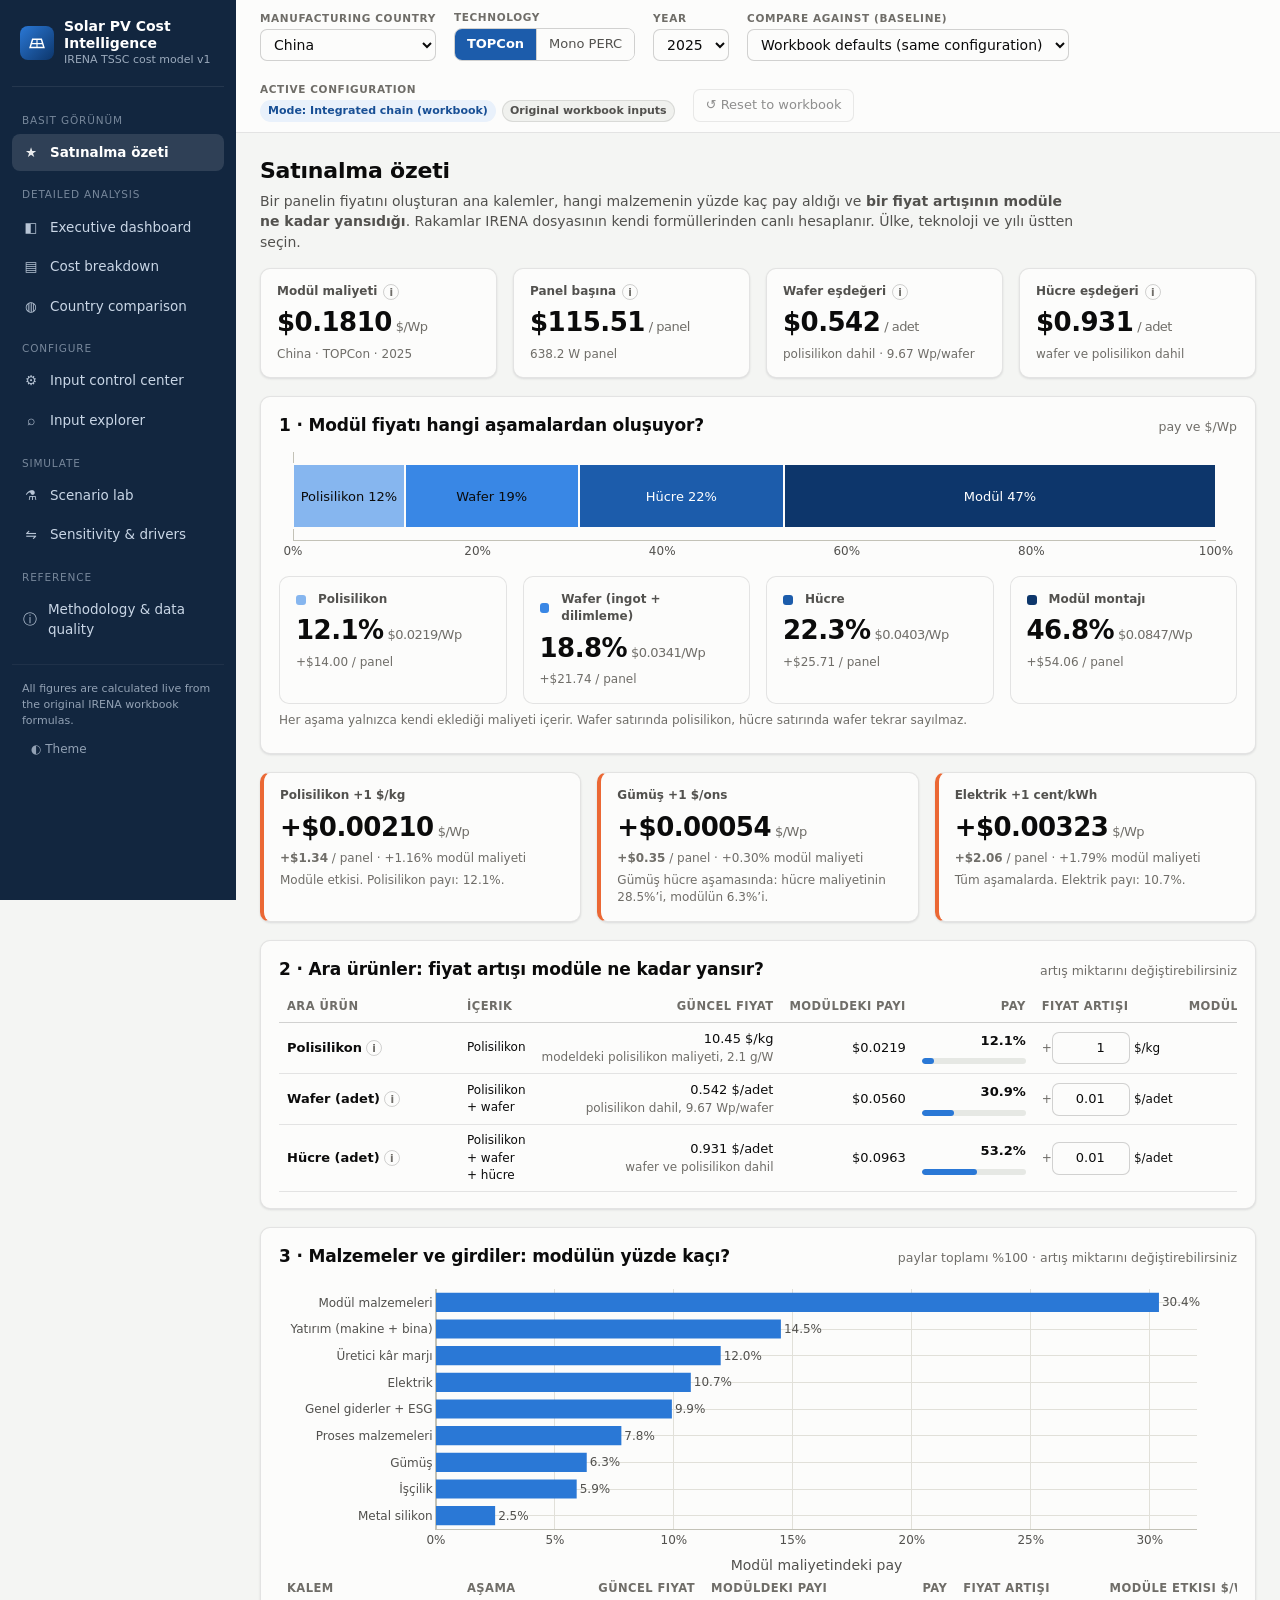
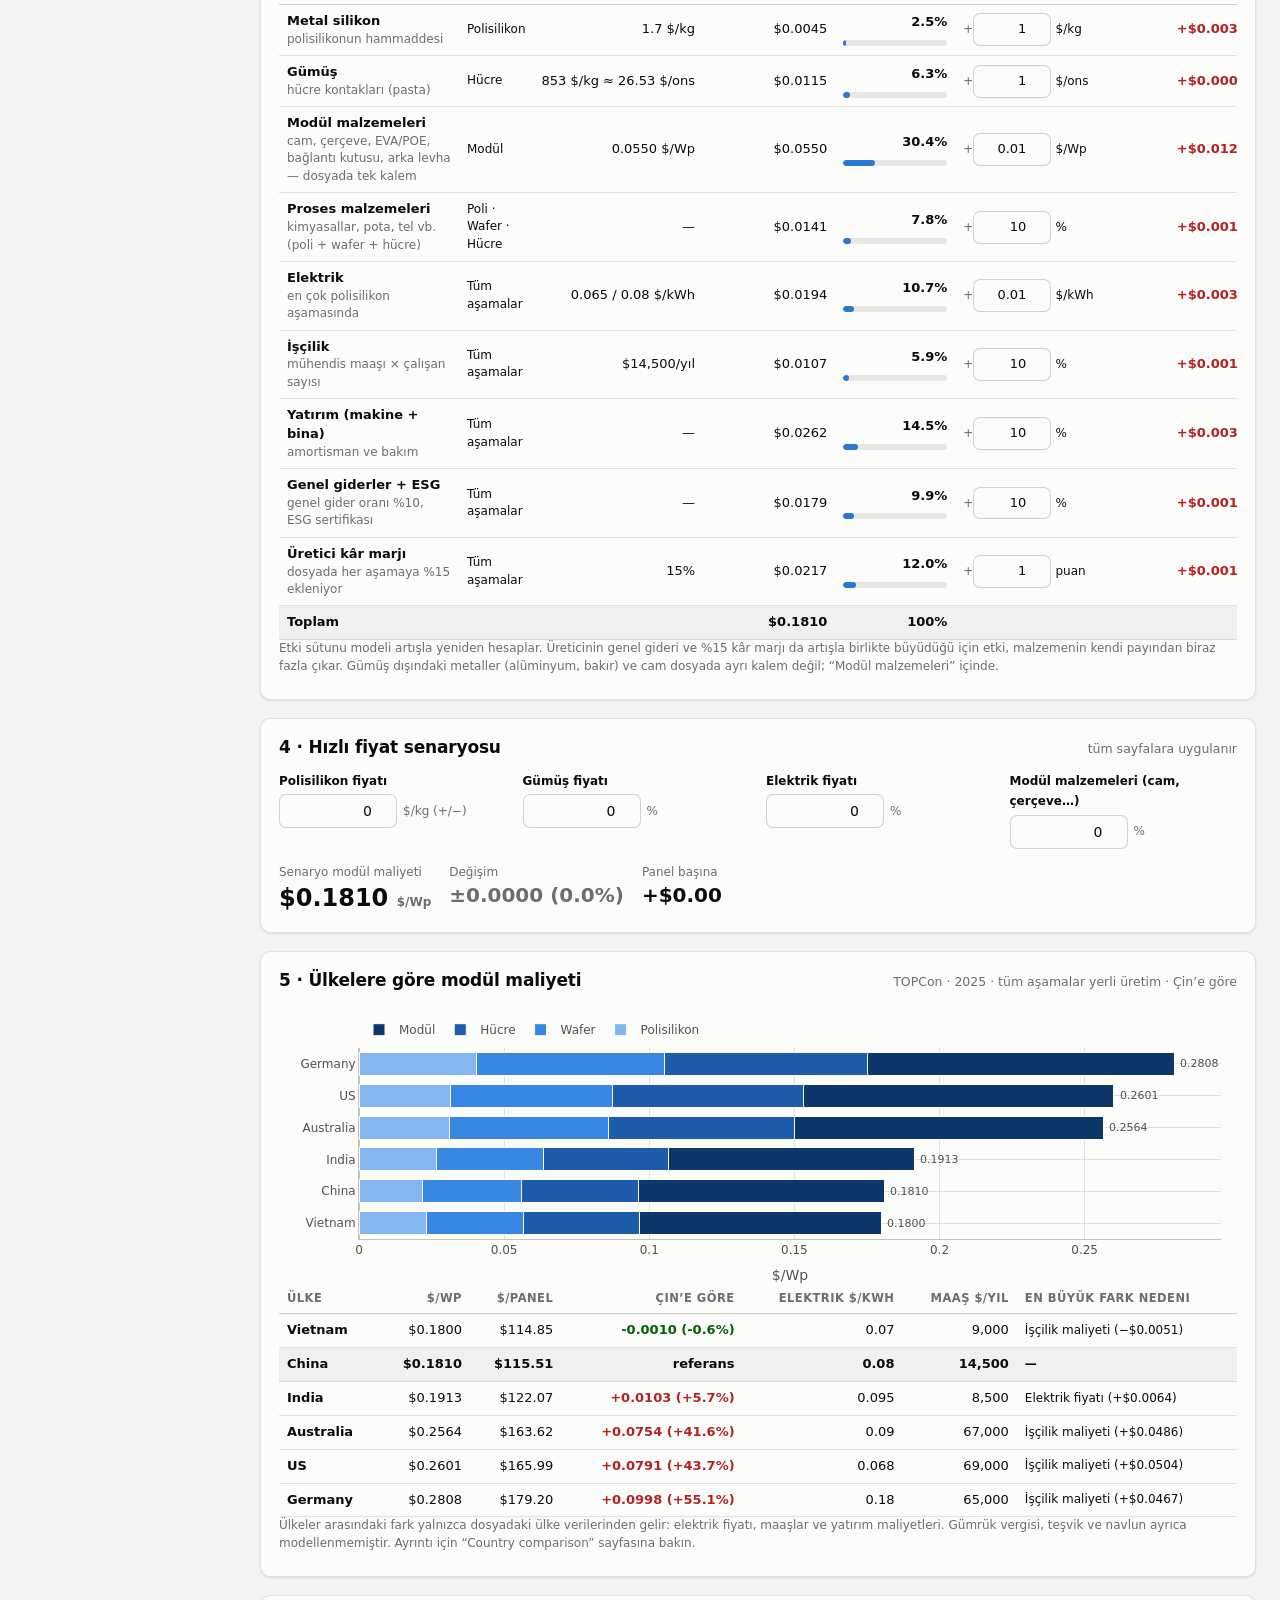
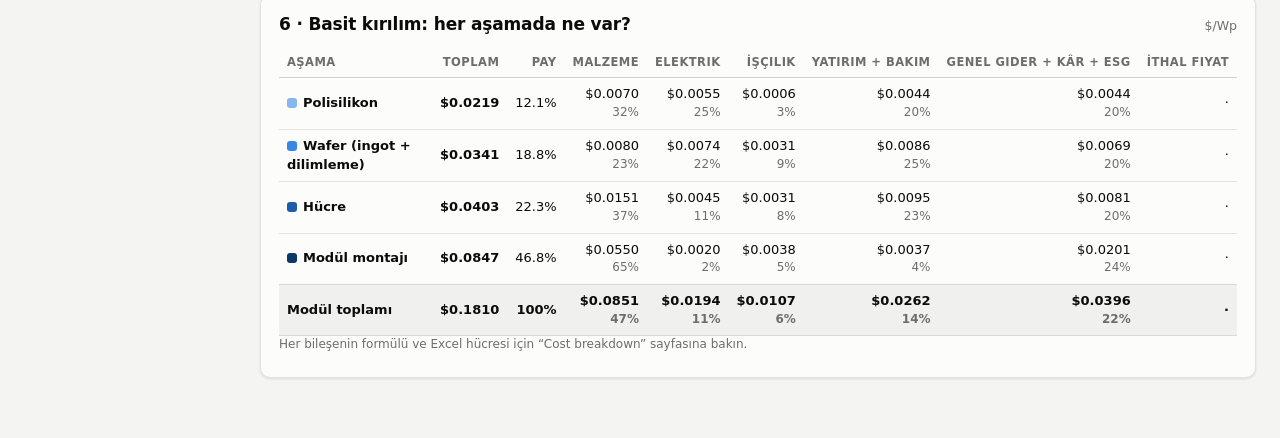
==== commit 060cdd18: "Add simple procurement view (Satınalma özeti) as the start page - Turkish, buyer-oriented page: stag" ====
--- a/Uygulamayi_Ac.html
+++ b/Uygulamayi_Ac.html
@@ -1054,6 +1054,11 @@
   }
 
   var GLOBAL_PARAMS = [{
+    id: "global.polyPrice", tech: "both", kind: "global", cell: "Params!B2", deltaOnly: true, baseline: 0,
+    label: "Polysilicon price change", group: "materials", unit: "USD/kg", stage: "poly", cls: "Intermediate product", editable: true,
+    effect: "Adds a change in the polysilicon price (USD per kg) to the polysilicon stage and converts it to USD/Wp with the workbook's own g/W ratio (+1 USD/kg × 2.1 g/W ÷ 1000 = +0.0021 USD/Wp for TOPCon 2025). Works for domestic and imported polysilicon.",
+    source: "Extension: " + CALC + " rows 26/122 + change × g/W (rows 10/106) ÷ 1000"
+  }, {
     id: "global.margin", tech: "both", kind: "global", cell: "Params!B1", label: "Operating profit mark-up (all stages)",
     group: "other", unit: "%", display: "pct", stage: "all", cls: "Other operating cost", editable: true, baseline: 0.15,
     effect: "Hardcoded as ×0.15 in every 'Operating profit' row of the workbook; exposed here as one documented parameter. Overheads are computed on the price incl. this mark-up.",
@@ -1087,6 +1092,14 @@
         });
       });
     });
+    // Polysilicon price change (USD/kg) added to the stage price in USD/Wp via g/W.
+    ["topcon", "mono"].forEach(function (t) {
+      var T = TECH[t];
+      YEAR_COLS.forEach(function (c) {
+        var k = CALC + "!" + c + T.stages.poly.total;
+        formulas[k] = "=(" + self.engine.formulaOf(k).slice(1) + ")+Params!B2*" + c + T.gPerW + "/1000";
+      });
+    });
     this._baseFormulas = formulas;
     this._baselineCache = {};
   }
@@ -1150,7 +1163,7 @@
 
   Model.prototype._baselineEval = function (country) {
     if (!this._baselineCache[country]) {
-      this._baselineCache[country] = this.engine.evaluate({ values: { "Inputs!C3": country, "Params!B1": 0.15 }, formulas: this._baseFormulas });
+      this._baselineCache[country] = this.engine.evaluate({ values: { "Inputs!C3": country, "Params!B1": 0.15, "Params!B2": 0 }, formulas: this._baseFormulas });
     }
     return this._baselineCache[country];
   };
@@ -1165,7 +1178,7 @@
 
   /** Build the engine patch for a state. */
   Model.prototype.patch = function (state) {
-    var values = { "Inputs!C3": state.country, "Params!B1": 0.15 }, scale = {}, self = this;
+    var values = { "Inputs!C3": state.country, "Params!B1": 0.15, "Params!B2": 0 }, scale = {}, self = this;
     ["topcon", "mono"].forEach(function (t) {
       var sc = TECH[t].sourceCells, src = state.sources[t];
       values[sc.poly] = src.poly; values[sc.wafer] = src.wafer; values[sc.cell] = src.cell;
@@ -1176,7 +1189,7 @@
       var ev = self.editValue(p, e, state);
       if (p.kind === "input") values[p.inputCell] = ev.value;
       else if (p.kind === "scalar") values[p.cell] = ev.value;
-      else if (p.kind === "global") values["Params!B1"] = ev.value;
+      else if (p.kind === "global") values[p.cell] = ev.value;
       else if (p.kind === "series" || p.kind === "import") p.cells.forEach(function (k) { scale[k] = (scale[k] || 1) * ev.factor; });
     });
     return { values: values, scale: scale, formulas: this._baseFormulas };
@@ -1316,7 +1329,7 @@
   /** Parameters that can be meaningfully varied for the active state. */
   function sensitivityParams(model, state) {
     return PM.paramsForTech(state.tech).filter(function (p) {
-      if (!p.editable) return false;
+      if (!p.editable || p.deltaOnly) return false;
       if (p.kind === "import") return model.isImported(state, state.tech, p.stage);
       return true;
     });
@@ -1653,7 +1666,7 @@
   App.register = function (id, def) { App.pages[id] = def; App.order.push(id); };
   App.route = function () {
     var h = (location.hash || "").replace(/^#\/?/, "");
-    return App.pages[h] ? h : "dashboard";
+    return App.pages[h] ? h : (App.defaultRoute || "dashboard");
   };
 
   App.render = function (opts) {
@@ -1845,6 +1858,8 @@
     if (!p.editable) return '<span class="num">' + F.num(F.disp(p, pv.cur), p.unit) + "</span> " + App.tag("fix", p.noEffect ? "No effect in model" : "Fixed");
     if (p.kind === "import" && !model.isImported(st, st.tech, p.stage))
       return '<span class="num muted">' + (isFinite(pv.base) ? F.num(pv.base) : "n/a") + "</span> " + App.tag("fix", "Inactive — stage is domestic");
+    if (p.deltaOnly) return '<div class="param-ctrl"><span class="small muted">+/−</span><input type="number" step="0.5" value="' + Number(pv.cur.toPrecision(8)) + '" data-bind="param-abs" data-id="' + p.id + '" data-focus="abs:' + p.id + '" aria-label="' + esc(p.label) + '">' +
+      (pv.edited ? '<button class="btn small ghost" data-action="reset-param" data-id="' + p.id + '" title="Reset">↺</button>' : "") + "</div>";
     var pct = pv.edited ? (pv.cur / pv.base - 1) * 100 : 0;
     var step = Math.abs(F.disp(p, pv.base)) > 0 ? Math.pow(10, Math.floor(Math.log10(Math.abs(F.disp(p, pv.base)))) - 2) : 0.01;
     return '<div class="param-ctrl">' +
@@ -1862,7 +1877,8 @@
     App.set(function (s) {
       var base = model.baselineValue(p, s);
       if (Math.abs(val - base) <= 1e-12 * Math.max(1, Math.abs(base))) { delete s.edits[p.id]; return; }
-      if (p.kind === "series" || p.kind === "import") s.edits[p.id] = { mode: "pct", value: (val / base - 1) * 100 };
+      if (p.deltaOnly) s.edits[p.id] = { mode: "abs", value: val };
+      else if (p.kind === "series" || p.kind === "import") s.edits[p.id] = { mode: "pct", value: (val / base - 1) * 100 };
       else s.edits[p.id] = { mode: "abs", value: val };
     });
   };
@@ -1924,7 +1940,7 @@
 
   // ======================================================== DASHBOARD
   App.register("dashboard", {
-    title: "Executive dashboard", icon: "◧", section: "Analyse",
+    title: "Executive dashboard", icon: "◧", section: "Detailed analysis",
     render: function () {
       var st = App.state, cur = App.current(), base = App.baseline(), bs = App.baselineState();
       var groups = App.groupTotals(cur.categories), bgroups = App.groupTotals(base.categories);
@@ -1986,7 +2002,7 @@
 
   // ======================================================== BREAKDOWN
   App.register("breakdown", {
-    title: "Cost breakdown", icon: "▤", section: "Analyse",
+    title: "Cost breakdown", icon: "▤", section: "Detailed analysis",
     render: function () {
       var st = App.state, cur = App.current(), base = App.baseline();
       var h = '<div class="page-head"><div><h1>Manufacturing cost breakdown</h1><p>Drill into each value-chain stage: cost components, how each is calculated (with the original Excel formula and cell), and the assumptions that drive it. ' +
@@ -2084,7 +2100,7 @@
   }
 
   App.register("countries", {
-    title: "Country comparison", icon: "◍", section: "Analyse",
+    title: "Country comparison", icon: "◍", section: "Detailed analysis",
     render: function () {
       var st = App.state, ui = App.ui.country, all = model.countries();
       if (!ui.selected) ui.selected = all.slice();
@@ -2193,7 +2209,7 @@
   };
 
   // ======================================================== INPUTS
-  var CORE = ["polyElecPrice", "elecPrice", "polySalary", "salary", "siPrice", "silverPrice", "moduleOther", "efficiency", "gPerW", "polyEquip", "eqWafer", "eqCell", "eqModule", "capacity2025", "import.poly", "import.wafer", "import.cell"];
+  var CORE = ["polyPrice", "polyElecPrice", "elecPrice", "polySalary", "salary", "siPrice", "silverPrice", "moduleOther", "efficiency", "gPerW", "polyEquip", "eqWafer", "eqCell", "eqModule", "capacity2025", "import.poly", "import.wafer", "import.cell"];
   App.register("inputs", {
     title: "Input control center", icon: "⚙", section: "Configure",
     render: function () {
@@ -2389,7 +2405,7 @@
       h += '<div class="card section"><div class="card-head"><h2>Active changes</h2><span class="sub">' + edits.length + "</span></div>" + (edits.length ? '<table class="data"><tbody>' + edits.map(function (id) {
         var p = PM.PARAM_BY_ID[id]; if (!p) return "";
         var pv = paramValue(p, st);
-        return "<tr><td>" + esc(p.label) + '<div class="small muted">' + F.num(F.disp(p, pv.base), p.unit) + " → " + F.num(F.disp(p, pv.cur), p.unit) + " " + esc(F.unit(p)) + '</div></td><td class="num">' + F.signedPct(pv.cur / pv.base - 1) + '</td><td><button class="btn small ghost" data-action="remove-edit" data-id="' + id + '">✕</button></td></tr>';
+        return "<tr><td>" + esc(p.label) + '<div class="small muted">' + F.num(F.disp(p, pv.base), p.unit) + " → " + F.num(F.disp(p, pv.cur), p.unit) + " " + esc(F.unit(p)) + '</div></td><td class="num">' + (p.deltaOnly ? F.signed(pv.cur, 2) + " " + esc(p.unit) : F.signedPct(pv.cur / pv.base - 1)) + '</td><td><button class="btn small ghost" data-action="remove-edit" data-id="' + id + '">✕</button></td></tr>';
       }).join("") + "</tbody></table>" : '<p class="muted small">No inputs changed — the scenario equals the workbook for this configuration.</p>') +
         (st.mode !== "workbook" ? '<p class="small" style="margin-top:8px">' + App.tag("ext", MODE_INFO[st.mode].label) + "</p>" : "") + "</div>";
       h += '<div class="card section"><h2>Save scenario</h2><div style="display:flex;gap:8px;margin-top:10px"><input type="text" placeholder="' + esc(defaultScenarioName()) + '" value="' + esc(ui.name) + '" data-bind="lab-name" style="flex:1"><button class="btn primary" data-action="lab-save">Save</button></div>' +
@@ -2688,5 +2704,308 @@
 })();
 
 </script>
+  <script>
+/*
+ * "Satınalma özeti" — simple procurement view (Turkish).
+ * Same calculation state as the rest of the app; every impact figure is a
+ * full recalculation of the workbook model with one input changed.
+ */
+(function () {
+  "use strict";
+  var App = window.App, PM = window.PVModel, AN = window.PVAnalysis, F = App.fmt, esc = App.esc, model = App.model;
+  var OZ_PER_KG = 32.1507466; // troy ounces per kg
+  function clone(o) { return JSON.parse(JSON.stringify(o)); }
+
+  App.ui.proc = { steps: {} };
+  var STAGE_TR = { poly: "Polisilikon", wafer: "Wafer (ingot + dilimleme)", cell: "Hücre", module: "Modül montajı" };
+  var STAGE_SHORT = { poly: "Polisilikon", wafer: "Wafer", cell: "Hücre", module: "Modül" };
+
+  // ---- helpers to build a variant state ---------------------------------
+  function pid(st, short) { return short.indexOf("global.") === 0 ? short : st.tech + "." + short; }
+  function addAbs(s, short, delta) {
+    var id = pid(s, short), p = PM.PARAM_BY_ID[id], ev = model.editValue(p, s.edits[id], s);
+    s.edits[id] = { mode: "abs", value: ev.value + delta };
+  }
+  function addPct(s, short, pct) {
+    var id = pid(s, short), p = PM.PARAM_BY_ID[id];
+    if (!p) return;
+    var ev = model.editValue(p, s.edits[id], s);
+    s.edits[id] = { mode: "abs", value: ev.value * (1 + pct / 100) };
+  }
+  function impactOf(mutate) {
+    var s = clone(App.state);
+    mutate(s);
+    model.normalise(s);
+    return model.compute(s).total - App.current().total;
+  }
+  function pv(short) {
+    var st = App.state, p = PM.PARAM_BY_ID[pid(st, short)];
+    return model.editValue(p, st.edits[p.id], st).value;
+  }
+  function comp(cur, id) {
+    var v = 0;
+    cur.stages.forEach(function (s) { if (s.included) s.comps.forEach(function (c) { if (c.id === id) v += c.value; }); });
+    return v;
+  }
+  function stepOf(id, def) { var v = App.ui.proc.steps[id]; return v === undefined || v === "" || isNaN(v) ? def : Number(v); }
+  function usd(v, d) { return "$" + F.wp(v, d === undefined ? 4 : d); }
+  function money(v) { return (v >= 0 ? "+" : "−") + "$" + Math.abs(v).toFixed(2); }
+  function sign(v, d) { return (v > 0 ? "+" : v < 0 ? "−" : "±") + "$" + Math.abs(v).toFixed(d === undefined ? 4 : d); }
+
+  // ---- intermediate products (what a buyer purchases) -------------------
+  function intermediates(cur) {
+    var st = App.state, T = PM.TECH[st.tech], res = cur.res;
+    var gw = res.num(PM.cc(T.gPerW, st.year)), wpw = cur.waferPowerW;
+    var poly = cur.stages[0].value, wafer = cur.stages[1].value, cell = cur.stages[2].value;
+    return [
+      { id: "poly", label: "Polisilikon", stage: "Polisilikon",
+        price: F.wp(poly / gw * 1000, 2) + " $/kg", priceNote: "modeldeki polisilikon maliyeti, " + F.num(gw) + " g/W",
+        share: poly, unit: "$/kg", def: 1,
+        impact: function (step) { return impactOf(function (s) { addAbs(s, "global.polyPrice", step); }); },
+        how: "Polisilikon 1 $/kg artarsa modül " + F.num(gw) + " g/W × 1 $/kg ÷ 1000 = " + F.wp(gw / 1000, 4) + " $/Wp artar (dosyadaki dönüşüm oranı)." },
+      { id: "wafer", label: "Wafer (adet)", stage: "Polisilikon + wafer",
+        price: F.wp((poly + wafer) * wpw, 3) + " $/adet", priceNote: "polisilikon dahil, " + F.num(wpw) + " Wp/wafer",
+        share: poly + wafer, unit: "$/adet", def: 0.01,
+        impact: function (step) { return step / wpw; },
+        how: "Hazır wafer alıyorsanız fiyat farkı modüle birebir yansır: adet başı fark ÷ " + F.num(wpw) + " Wp/wafer." },
+      { id: "cell", label: "Hücre (adet)", stage: "Polisilikon + wafer + hücre",
+        price: F.wp((poly + wafer + cell) * wpw, 3) + " $/adet", priceNote: "wafer ve polisilikon dahil",
+        share: poly + wafer + cell, unit: "$/adet", def: 0.01,
+        impact: function (step) { return step / wpw; },
+        how: "Hazır hücre alıyorsanız fiyat farkı modüle birebir yansır: adet başı fark ÷ " + F.num(wpw) + " Wp/hücre." }
+    ];
+  }
+
+  // ---- materials & inputs (shares add up to 100%) -----------------------
+  function materials(cur) {
+    var c = cur.categories, st = App.state;
+    var silverKg = pv("silverPrice"), elec1 = pv("polyElecPrice"), elec2 = pv("elecPrice");
+    var rows = [
+      { id: "si", label: "Metal silikon", sub: "polisilikonun hammaddesi", stage: "Polisilikon",
+        price: F.num(pv("siPrice")) + " $/kg", share: comp(cur, "silicon"), unit: "$/kg", def: 1,
+        impact: function (step) { return impactOf(function (s) { addAbs(s, "siPrice", step); }); } },
+      { id: "silver", label: "Gümüş", sub: "hücre kontakları (pasta)", stage: "Hücre",
+        price: F.num(silverKg) + " $/kg ≈ " + F.wp(silverKg / OZ_PER_KG, 2) + " $/ons", share: comp(cur, "silver"), unit: "$/ons", def: 1,
+        impact: function (step) { return impactOf(function (s) { addAbs(s, "silverPrice", step * OZ_PER_KG); }); } },
+      { id: "bom", label: "Modül malzemeleri", sub: "cam, çerçeve, EVA/POE, bağlantı kutusu, arka levha — dosyada tek kalem", stage: "Modül",
+        price: F.wp(pv("moduleOther"), 4) + " $/Wp", share: comp(cur, "moduleOther"), unit: "$/Wp", def: 0.01,
+        impact: function (step) { return impactOf(function (s) { addAbs(s, "moduleOther", step); }); } },
+      { id: "chem", label: "Proses malzemeleri", sub: "kimyasallar, pota, tel vb. (poli + wafer + hücre)", stage: "Poli · Wafer · Hücre",
+        price: "—", share: comp(cur, "polyOther") + comp(cur, "waferOther") + comp(cur, "cellOther"), unit: "%", def: 10,
+        impact: function (step) { return impactOf(function (s) { ["polyOther", "waferOther", "cellOther"].forEach(function (k) { addPct(s, k, step); }); }); } },
+      { id: "elec", label: "Elektrik", sub: "en çok polisilikon aşamasında", stage: "Tüm aşamalar",
+        price: F.num(elec1) + (elec1 !== elec2 ? " / " + F.num(elec2) : "") + " $/kWh", share: c.energy, unit: "$/kWh", def: 0.01,
+        impact: function (step) { return impactOf(function (s) { addAbs(s, "polyElecPrice", step); addAbs(s, "elecPrice", step); }); } },
+      { id: "labour", label: "İşçilik", sub: "mühendis maaşı × çalışan sayısı", stage: "Tüm aşamalar",
+        price: "$" + F.num(pv("salary")) + "/yıl", share: c.labour, unit: "%", def: 10,
+        impact: function (step) { return impactOf(function (s) { addPct(s, "polySalary", step); addPct(s, "salary", step); }); } },
+      { id: "capex", label: "Yatırım (makine + bina)", sub: "amortisman ve bakım", stage: "Tüm aşamalar",
+        price: "—", share: c.capital + c.maintenance, unit: "%", def: 10,
+        impact: function (step) { return impactOf(function (s) { ["polyEquip", "eqWafer", "eqCell", "eqModule", "polyBld", "bldWafer", "bldCell", "bldModule"].forEach(function (k) { addPct(s, k, step); }); }); } },
+      { id: "ovh", label: "Genel giderler + ESG", sub: "genel gider oranı %10, ESG sertifikası", stage: "Tüm aşamalar",
+        price: "—", share: c.overhead + c.esg, unit: "%", def: 10,
+        impact: function (step) { return impactOf(function (s) { ["polyOverhead", "waferOverhead", "cellOverhead", "moduleOverhead"].forEach(function (k) { addPct(s, k, step); }); }); } },
+      { id: "margin", label: "Üretici kâr marjı", sub: "dosyada her aşamaya %15 ekleniyor", stage: "Tüm aşamalar",
+        price: F.pct(pv("global.margin"), 0), share: c.margin, unit: "puan", def: 1,
+        impact: function (step) { return impactOf(function (s) { addAbs(s, "global.margin", step / 100); }); } }
+    ];
+    if (c.imported > 0) rows.push({ id: "imp", label: "İthal aşama fiyatları", sub: "dosyadaki ithalat tablosu", stage: cur.stages.filter(function (s) { return s.imported; }).map(function (s) { return STAGE_SHORT[s.id]; }).join(", "),
+      price: "—", share: c.imported, unit: "%", def: 10,
+      impact: function (step) {
+        return impactOf(function (s) {
+          ["poly", "wafer", "cell"].forEach(function (k) {
+            if (!model.isImported(s, s.tech, k)) return;
+            if (k === "poly") { var p = PM.PARAM_BY_ID["topcon.import.poly"], ev = model.editValue(p, s.edits[p.id], s); s.edits[p.id] = { mode: "abs", value: ev.value * (1 + step / 100) }; }
+            else addPct(s, "import." + k, step);
+          });
+        });
+      } });
+    if (c.purchased > 0) rows.push({ id: "pur", label: "Satın alınan " + (cur.purchased.kind === "wafer" ? "wafer" : "hücre"), sub: "girdiğiniz hazır alım fiyatı", stage: "—",
+      price: F.wp(cur.purchased.value, 4) + " $/Wp", share: c.purchased, unit: "$/Wp", def: 0.01, impact: function (step) { return step; } });
+    return rows;
+  }
+
+  function impactRow(r, total, power) {
+    var step = stepOf(r.id, r.def), d = r.impact(step);
+    return "<tr><td style='min-width:180px'><b>" + esc(r.label) + "</b>" + (r.how ? " " + App.info(r.how) : "") + (r.sub ? '<div class="small muted">' + esc(r.sub) + "</div>" : "") + "</td>" +
+      "<td class='small'>" + esc(r.stage) + "</td><td class='num'>" + r.price + (r.priceNote ? '<div class="small muted">' + esc(r.priceNote) + "</div>" : "") + "</td>" +
+      '<td class="num">' + usd(r.share) + "</td>" +
+      '<td style="min-width:120px"><div class="num"><b>' + F.pct(r.share / total) + '</b></div><div class="share-bar"><i style="width:' + Math.min(100, r.share / total * 100) + '%;background:var(--c1)"></i></div></td>' +
+      '<td class="nowrap"><span class="small muted">+</span><input type="number" class="pct" step="any" value="' + step + '" data-bind="proc-step" data-row="' + r.id + '" data-focus="step:' + r.id + '"> <span class="small">' + esc(r.unit) + "</span></td>" +
+      '<td class="num"><b class="delta ' + (d > 1e-9 ? "up" : d < -1e-9 ? "down" : "zero") + '">' + sign(d, 5) + "</b></td>" +
+      '<td class="num">' + money(d * power) + '</td><td class="num">' + F.signedPct(d / total, 2) + "</td></tr>";
+  }
+  App.binds["proc-step"] = function (v, el) { App.ui.proc.steps[el.getAttribute("data-row")] = parseFloat(v); App.render(); };
+
+  // ---- quick price simulator (writes the shared scenario) ---------------
+  var SIM = [
+    { key: "poly", label: "Polisilikon fiyatı", unit: "$/kg (+/−)", id: "global.polyPrice", kind: "abs", step: 1 },
+    { key: "silver", label: "Gümüş fiyatı", unit: "%", id: "silverPrice", kind: "pct", step: 5 },
+    { key: "elec", label: "Elektrik fiyatı", unit: "%", ids: ["polyElecPrice", "elecPrice"], kind: "pct", step: 5 },
+    { key: "bom", label: "Modül malzemeleri (cam, çerçeve…)", unit: "%", id: "moduleOther", kind: "pct", step: 5 }
+  ];
+  function simValue(x) {
+    var st = App.state, id = pid(st, x.id || x.ids[0]), e = st.edits[id];
+    if (!e) return 0;
+    if (x.kind === "abs") return e.value;
+    var p = PM.PARAM_BY_ID[id], ev = model.editValue(p, e, st);
+    return Number(((ev.value / ev.base - 1) * 100).toFixed(2));
+  }
+  App.binds["proc-sim"] = function (v, el) {
+    var x = SIM.filter(function (s) { return s.key === el.getAttribute("data-key"); })[0], val = parseFloat(v);
+    if (isNaN(val)) val = 0;
+    App.set(function (s) {
+      (x.ids || [x.id]).forEach(function (short) {
+        var id = pid(s, short);
+        if (val === 0) delete s.edits[id]; else s.edits[id] = { mode: x.kind, value: val };
+      });
+    });
+  };
+
+  // ---- country overview --------------------------------------------------
+  var DRIVER_TR = {
+    "Electricity prices": "Elektrik fiyatı", "Labour cost (engineer salaries)": "İşçilik maliyeti", "Equipment CAPEX": "Makine yatırımı",
+    "Buildings & facilities CAPEX": "Bina yatırımı", "Installed capacity (ESG certification scaling)": "Kapasite (ESG)",
+    "Sourcing & import price route (destination-specific import tables)": "Tedarik / ithalat"
+  };
+  function countryRows() {
+    var st = App.state;
+    return model.countries().map(function (c) {
+      var s = clone(st); s.country = c; s.sources[s.tech] = { poly: "Domestic", wafer: "Domestic", cell: "Domestic" }; model.normalise(s);
+      var out = model.compute(s), drv = null;
+      if (c !== "China") {
+        var ex = AN.explainCountry(model, st, "China", c, function () { return { poly: "Domestic", wafer: "Domestic", cell: "Domestic" }; });
+        drv = ex.steps.slice().sort(function (a, b) { return Math.abs(b.delta) - Math.abs(a.delta); })[0];
+      }
+      return { c: c, s: s, out: out, drv: drv };
+    }).sort(function (a, b) { return a.out.total - b.out.total; });
+  }
+
+  App.register("ozet", {
+    title: "Satınalma özeti", icon: "★", section: "Basit görünüm",
+    render: function () {
+      var st = App.state, cur = App.current(), base = App.baseline(), total = cur.total, power = cur.modulePowerW;
+      var dTot = total - base.total;
+      var h = '<div class="page-head"><div><h1>Satınalma özeti</h1><p>Bir panelin fiyatını oluşturan ana kalemler, hangi malzemenin yüzde kaç pay aldığı ve <b>bir fiyat artışının modüle ne kadar yansıdığı</b>. ' +
+        "Rakamlar IRENA dosyasının kendi formüllerinden canlı hesaplanır. Ülke, teknoloji ve yılı üstten seçin.</p></div></div>";
+      if (cur.stages.some(function (s) { return s.imported; }) || st.mode !== "workbook")
+        h += '<div class="notice info"><span class="ico">i</span><div>Bu yapılandırmada ithal edilen ya da hazır alınan aşamalar var. Bu aşamaların fiyatı dosyada tek bir rakam olarak duruyor ve malzemelere ayrılamıyor.</div></div>';
+
+      // KPIs
+      h += '<div class="grid g4">' +
+        card("Modül maliyeti", usd(total), "$/Wp", dTot !== 0 ? "Değiştirmeden önce " + usd(base.total) + " · " + F.delta(dTot, base.total) : esc(st.country) + " · " + PM.TECH[st.tech].label + " · " + st.year,
+          "Dosyadaki “Total Module Cost with ESG”: dört aşamanın toplamı. Üreticinin %15 kâr marjı ve genel giderleri dahildir.") +
+        card("Panel başına", "$" + (total * power).toFixed(2), "/ panel", F.num(power) + " W panel" + (dTot !== 0 ? " · " + money(dTot * power) : ""), "Modül maliyeti × panel gücü (dosyadaki 66 hücreli panel).") +
+        card("Wafer eşdeğeri", "$" + ((cur.stages[0].value + cur.stages[1].value) * cur.waferPowerW).toFixed(3), "/ adet", "polisilikon dahil · " + F.num(cur.waferPowerW) + " Wp/wafer", "Modelin polisilikon + wafer maliyetinin wafer başına karşılığı. Piyasa teklifi değildir.") +
+        card("Hücre eşdeğeri", "$" + ((cur.stages[0].value + cur.stages[1].value + cur.stages[2].value) * cur.waferPowerW).toFixed(3), "/ adet", "wafer ve polisilikon dahil", "Modelin polisilikon + wafer + hücre maliyetinin hücre başına karşılığı. Piyasa teklifi değildir.") +
+        "</div>";
+
+      // 1. Stage composition
+      h += '<div class="card section"><div class="card-head"><h2>1 · Modül fiyatı hangi aşamalardan oluşuyor?</h2><span class="sub">pay ve $/Wp</span></div><div id="pr-stages" class="chart" style="min-height:120px;height:120px"></div><div class="grid g4" style="margin-top:8px">' +
+        cur.stages.map(function (s, i) {
+          return '<div class="card kpi" style="box-shadow:none"><div class="label"><span class="swatch" style="background:' + App.stageColor(i) + '"></span>' + STAGE_TR[s.id] + (s.imported ? " " + App.tag("imp", "ithal") : "") + '</div><div class="value">' + F.pct(s.included ? s.value / total : 0) +
+            '<span class="unit">' + usd(s.value) + '/Wp</span></div><div class="foot">' + money(s.value * power) + " / panel</div></div>";
+        }).join("") + "</div>" +
+        '<p class="small muted" style="margin-top:8px">Her aşama yalnızca kendi eklediği maliyeti içerir. Wafer satırında polisilikon, hücre satırında wafer tekrar sayılmaz.</p></div>';
+
+      // 2. Highlight cards (buyer questions)
+      var inter = intermediates(cur), mats = materials(cur);
+      var dPoly = inter[0].impact(1), dSilver = mats[1].impact(1), dElec = mats[4].impact(0.01), silverComp = mats[1].share, cellVal = cur.stages[2].value;
+      h += '<div class="grid g3 section">' +
+        callout("Polisilikon +1 $/kg", dPoly, power, total, "Modüle etkisi. Polisilikon payı: " + F.pct(cur.stages[0].value / total) + ".") +
+        callout("Gümüş +1 $/ons", dSilver, power, total, "Gümüş hücre aşamasında: hücre maliyetinin " + F.pct(cellVal ? silverComp / cellVal : 0) + "’i, modülün " + F.pct(silverComp / total) + "’i.") +
+        callout("Elektrik +1 cent/kWh", dElec, power, total, "Tüm aşamalarda. Elektrik payı: " + F.pct(cur.categories.energy / total) + ".") + "</div>";
+
+      // 3. Intermediate products
+      h += '<div class="card section"><div class="card-head"><h2>2 · Ara ürünler: fiyat artışı modüle ne kadar yansır?</h2><span class="sub">artış miktarını değiştirebilirsiniz</span></div>' + tableHead("Ara ürün", "İçerik") +
+        inter.map(function (r) { return impactRow(r, total, power); }).join("") + "</tbody></table></div></div>";
+
+      // 4. Materials
+      h += '<div class="card section"><div class="card-head"><h2>3 · Malzemeler ve girdiler: modülün yüzde kaçı?</h2><span class="sub">paylar toplamı %100 · artış miktarını değiştirebilirsiniz</span></div>' +
+        '<div id="pr-mats" class="chart" style="min-height:260px"></div>' + tableHead("Kalem", "Aşama") +
+        mats.map(function (r) { return impactRow(r, total, power); }).join("") +
+        '<tr class="total"><td>Toplam</td><td></td><td></td><td class="num">' + usd(mats.reduce(function (a, r) { return a + r.share; }, 0)) + '</td><td class="num">100%</td><td colspan="4"></td></tr></tbody></table></div>' +
+        '<p class="small muted">Etki sütunu modeli artışla yeniden hesaplar. Üreticinin genel gideri ve %15 kâr marjı da artışla birlikte büyüdüğü için etki, malzemenin kendi payından biraz fazla çıkar. Gümüş dışındaki metaller (alüminyum, bakır) ve cam dosyada ayrı kalem değil; “Modül malzemeleri” içinde.</p></div>';
+
+      // 5. Simulator
+      h += '<div class="card section"><div class="card-head"><h2>4 · Hızlı fiyat senaryosu</h2><span class="sub">tüm sayfalara uygulanır</span></div><div class="grid g4">' +
+        SIM.map(function (x) {
+          return '<label class="field"><span class="small" style="font-weight:600">' + x.label + '</span><div class="param-ctrl" style="margin-top:4px"><input type="number" step="' + x.step + '" value="' + simValue(x) + '" data-bind="proc-sim" data-key="' + x.key + '" data-focus="sim:' + x.key + '"><span class="small muted">' + x.unit + "</span></div></label>";
+        }).join("") + "</div>" +
+        '<div style="margin-top:12px;display:flex;gap:18px;align-items:baseline;flex-wrap:wrap"><div><span class="muted small">Senaryo modül maliyeti</span><div style="font-size:24px;font-weight:650">' + usd(total) + ' <span class="small muted">$/Wp</span></div></div>' +
+        "<div><span class='muted small'>Değişim</span><div style='font-size:20px;font-weight:650'>" + F.delta(dTot, base.total) + "</div></div><div><span class='muted small'>Panel başına</span><div style='font-size:20px;font-weight:650'>" + money(dTot * power) + "</div></div>" +
+        (App.editCount() ? '<button class="btn" data-action="reset-all">↺ Sıfırla</button>' : "") + "</div></div>";
+
+      // 6. Countries
+      var rows = countryRows(), china = rows.filter(function (r) { return r.c === "China"; })[0];
+      App.ui.proc._rows = rows;
+      h += '<div class="card section"><div class="card-head"><h2>5 · Ülkelere göre modül maliyeti</h2><span class="sub">' + PM.TECH[st.tech].label + " · " + st.year + " · tüm aşamalar yerli üretim · Çin’e göre</span></div>" +
+        '<div id="pr-countries" class="chart" style="min-height:280px"></div><div class="table-wrap"><table class="data"><thead><tr><th>Ülke</th><th class="num">$/Wp</th><th class="num">$/panel</th><th class="num">Çin’e göre</th><th class="num">Elektrik $/kWh</th><th class="num">Maaş $/yıl</th><th>En büyük fark nedeni</th></tr></thead><tbody>' +
+        rows.map(function (r) {
+          var ec = model.editValue(PM.PARAM_BY_ID[st.tech + ".elecPrice"], r.s.edits[st.tech + ".elecPrice"], r.s).value;
+          var sal = model.editValue(PM.PARAM_BY_ID[st.tech + ".salary"], r.s.edits[st.tech + ".salary"], r.s).value;
+          return "<tr" + (r.c === st.country ? ' class="total"' : "") + "><td><b>" + r.c + '</b></td><td class="num">' + usd(r.out.total) + '</td><td class="num">$' + (r.out.total * r.out.modulePowerW).toFixed(2) + '</td><td class="num">' +
+            (r.c === "China" ? "referans" : F.delta(r.out.total - china.out.total, china.out.total)) + '</td><td class="num">' + F.num(ec) + '</td><td class="num">' + F.num(sal) + "</td><td class='small'>" +
+            (r.drv ? (DRIVER_TR[r.drv.label] || r.drv.label) + " (" + sign(r.drv.delta) + ")" : "—") + "</td></tr>";
+        }).join("") + "</tbody></table></div>" +
+        '<p class="small muted">Ülkeler arasındaki fark yalnızca dosyadaki ülke verilerinden gelir: elektrik fiyatı, maaşlar ve yatırım maliyetleri. Gümrük vergisi, teşvik ve navlun ayrıca modellenmemiştir. Ayrıntı için “Country comparison” sayfasına bakın.</p></div>';
+
+      // 7. Simple stage breakdown
+      var cols = [["materials", "Malzeme"], ["energy", "Elektrik"], ["labour", "İşçilik"], ["capm", "Yatırım + bakım"], ["ovm", "Genel gider + kâr + ESG"], ["imported", "İthal fiyat"]];
+      function catOf(c) { return c === "capital" || c === "maintenance" ? "capm" : c === "overhead" || c === "margin" || c === "esg" ? "ovm" : c; }
+      h += '<div class="card section"><div class="card-head"><h2>6 · Basit kırılım: her aşamada ne var?</h2><span class="sub">$/Wp</span></div><div class="table-wrap"><table class="data"><thead><tr><th>Aşama</th><th class="num">Toplam</th><th class="num">Pay</th>' +
+        cols.map(function (c) { return '<th class="num">' + c[1] + "</th>"; }).join("") + "</tr></thead><tbody>" +
+        cur.stages.map(function (s, i) {
+          var sums = {}; cols.forEach(function (c) { sums[c[0]] = 0; });
+          s.comps.forEach(function (c) { sums[catOf(c.cat)] += c.value; });
+          return '<tr><td><span class="swatch" style="background:' + App.stageColor(i) + '"></span><b>' + STAGE_TR[s.id] + "</b></td><td class='num'><b>" + usd(s.value) + "</b></td><td class='num'>" + F.pct(s.included ? s.value / total : 0) + "</td>" +
+            cols.map(function (c) { return '<td class="num">' + (sums[c[0]] > 0 ? usd(sums[c[0]]) + '<div class="small muted">' + F.pct(sums[c[0]] / s.value, 0) + "</div>" : "·") + "</td>"; }).join("") + "</tr>";
+        }).join("") +
+        '<tr class="total"><td>Modül toplamı</td><td class="num">' + usd(total) + '</td><td class="num">100%</td>' + cols.map(function (c) {
+          var v = 0; cur.stages.forEach(function (s) { if (s.included) s.comps.forEach(function (x) { if (catOf(x.cat) === c[0]) v += x.value; }); });
+          return '<td class="num">' + (v > 0 ? usd(v) + '<div class="small muted">' + F.pct(v / total, 0) + "</div>" : "·") + "</td>";
+        }).join("") + "</tr></tbody></table></div>" +
+        '<p class="small muted">Her bileşenin formülü ve Excel hücresi için “Cost breakdown” sayfasına bakın.</p></div>';
+      return h;
+    },
+    after: function () {
+      var cur = App.current(), total = cur.total;
+      App.plot("pr-stages", cur.stages.filter(function (s) { return s.included; }).map(function (s, i) {
+        return { type: "bar", orientation: "h", y: [""], x: [s.value / total * 100], name: STAGE_SHORT[s.id], text: [STAGE_SHORT[s.id] + " " + F.pct(s.value / total, 0)], textposition: "inside", insidetextanchor: "middle",
+          textfont: { color: i < 2 ? "#0b0b0b" : "#ffffff", size: 13 }, marker: { color: App.stageColor(PM.STAGES.map(function (x) { return x.id; }).indexOf(s.id)), line: { color: App.color("--surface"), width: 2 } },
+          hovertemplate: STAGE_TR[s.id] + ": %{x:.1f}% · " + usd(s.value) + " $/Wp<extra></extra>" };
+      }).concat(cur.purchased ? [{ type: "bar", orientation: "h", y: [""], x: [cur.purchased.value / total * 100], name: "Hazır alım", text: ["Hazır alım " + F.pct(cur.purchased.value / total, 0)], textposition: "inside", marker: { color: App.color("--s5") } }] : []),
+        { barmode: "stack", showlegend: false, height: 120, margin: { l: 8, r: 8, t: 4, b: 28 }, xaxis: { range: [0, 100], ticksuffix: "%", showgrid: false }, yaxis: { visible: false } });
+      var mats = materials(cur).slice().sort(function (a, b) { return a.share - b.share; });
+      App.plot("pr-mats", [{ type: "bar", orientation: "h", y: mats.map(function (r) { return r.label; }), x: mats.map(function (r) { return r.share / total * 100; }),
+        marker: { color: App.color("--c1") }, text: mats.map(function (r) { return F.pct(r.share / total); }), textposition: "outside", cliponaxis: false,
+        hovertemplate: "%{y}: %{x:.1f}%<extra></extra>" }],
+        { showlegend: false, margin: { l: 150, r: 40, t: 10 }, xaxis: { ticksuffix: "%", title: { text: "Modül maliyetindeki pay" } }, height: Math.max(260, mats.length * 26 + 60) });
+      var rows = App.ui.proc._rows;
+      App.plot("pr-countries", PM.STAGES.map(function (s, i) {
+        return { type: "bar", orientation: "h", name: STAGE_SHORT[s.id], y: rows.map(function (r) { return r.c; }), x: rows.map(function (r) { return r.out.stages[i].value; }),
+          marker: { color: App.stageColor(i), line: { color: App.color("--surface"), width: 1 } }, hovertemplate: "%{y} · " + STAGE_SHORT[s.id] + ": %{x:.4f} $/Wp<extra></extra>" };
+      }), { barmode: "stack", xaxis: { title: { text: "$/Wp" } }, margin: { l: 80 },
+        annotations: rows.map(function (r) { return { x: r.out.total, y: r.c, text: F.wp(r.out.total), xanchor: "left", showarrow: false, xshift: 4, font: { size: 11, color: App.color("--ink-2") } }; }) });
+    }
+  });
+
+  function card(label, value, unit, foot, tip) {
+    return '<div class="card kpi"><div class="label">' + label + " " + App.info(tip) + '</div><div class="value">' + value + '<span class="unit">' + unit + '</span></div><div class="foot">' + foot + "</div></div>";
+  }
+  function callout(title, d, power, total, note) {
+    return '<div class="card kpi" style="border-left:4px solid var(--c2)"><div class="label">' + title + '</div><div class="value">' + sign(d, 5) + '<span class="unit">$/Wp</span></div>' +
+      '<div class="foot"><b>' + money(d * power) + "</b> / panel · " + F.signedPct(d / total, 2) + " modül maliyeti</div><div class='foot'>" + note + "</div></div>";
+  }
+  function tableHead(a, b) {
+    return '<div class="table-wrap"><table class="data"><thead><tr><th>' + a + "</th><th>" + b + '</th><th class="num">Güncel fiyat</th><th class="num">Modüldeki payı</th><th class="num">Pay</th><th>Fiyat artışı</th><th class="num">Modüle etkisi $/Wp</th><th class="num">$/panel</th><th class="num">Modül %</th></tr></thead><tbody>';
+  }
+
+  // put the simple view first and make it the start page
+  App.order = ["ozet"].concat(App.order.filter(function (x) { return x !== "ozet"; }));
+  App.defaultRoute = "ozet";
+})();
+
+</script>
 </body>
 </html>
